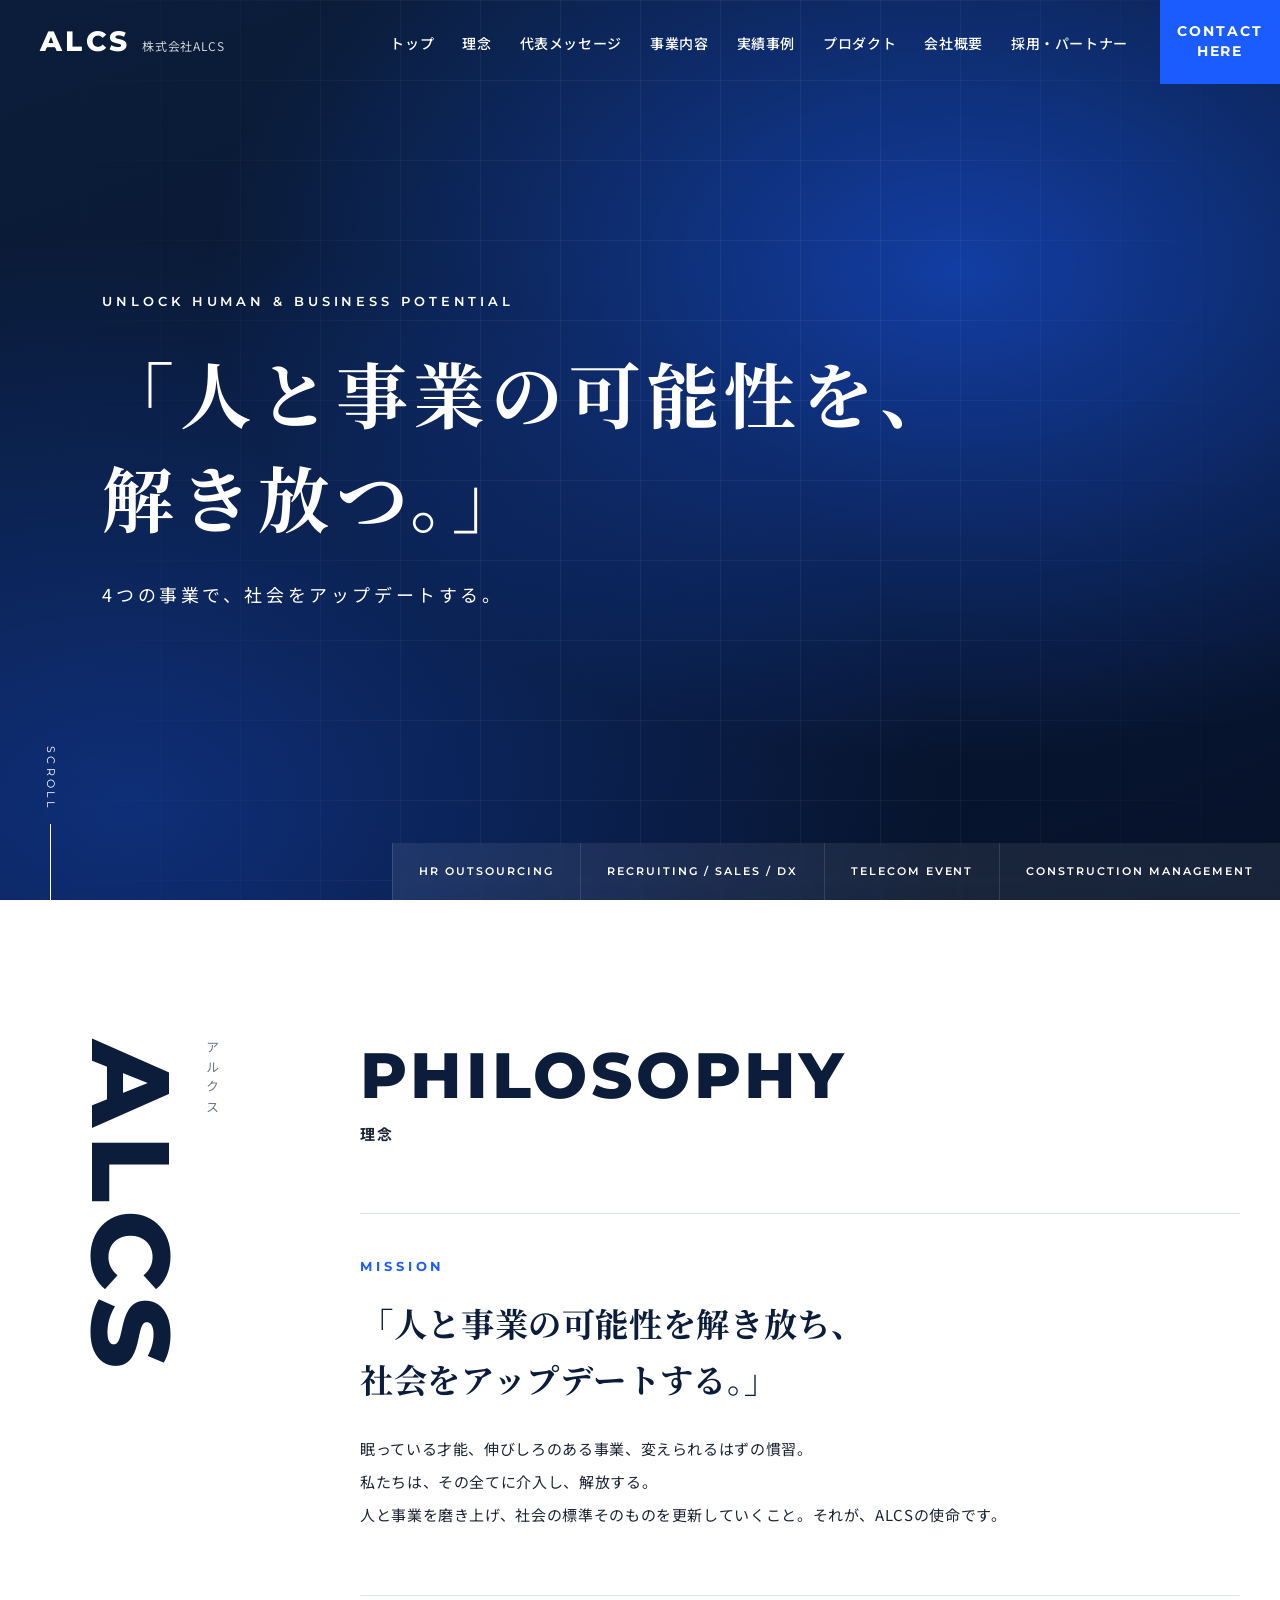
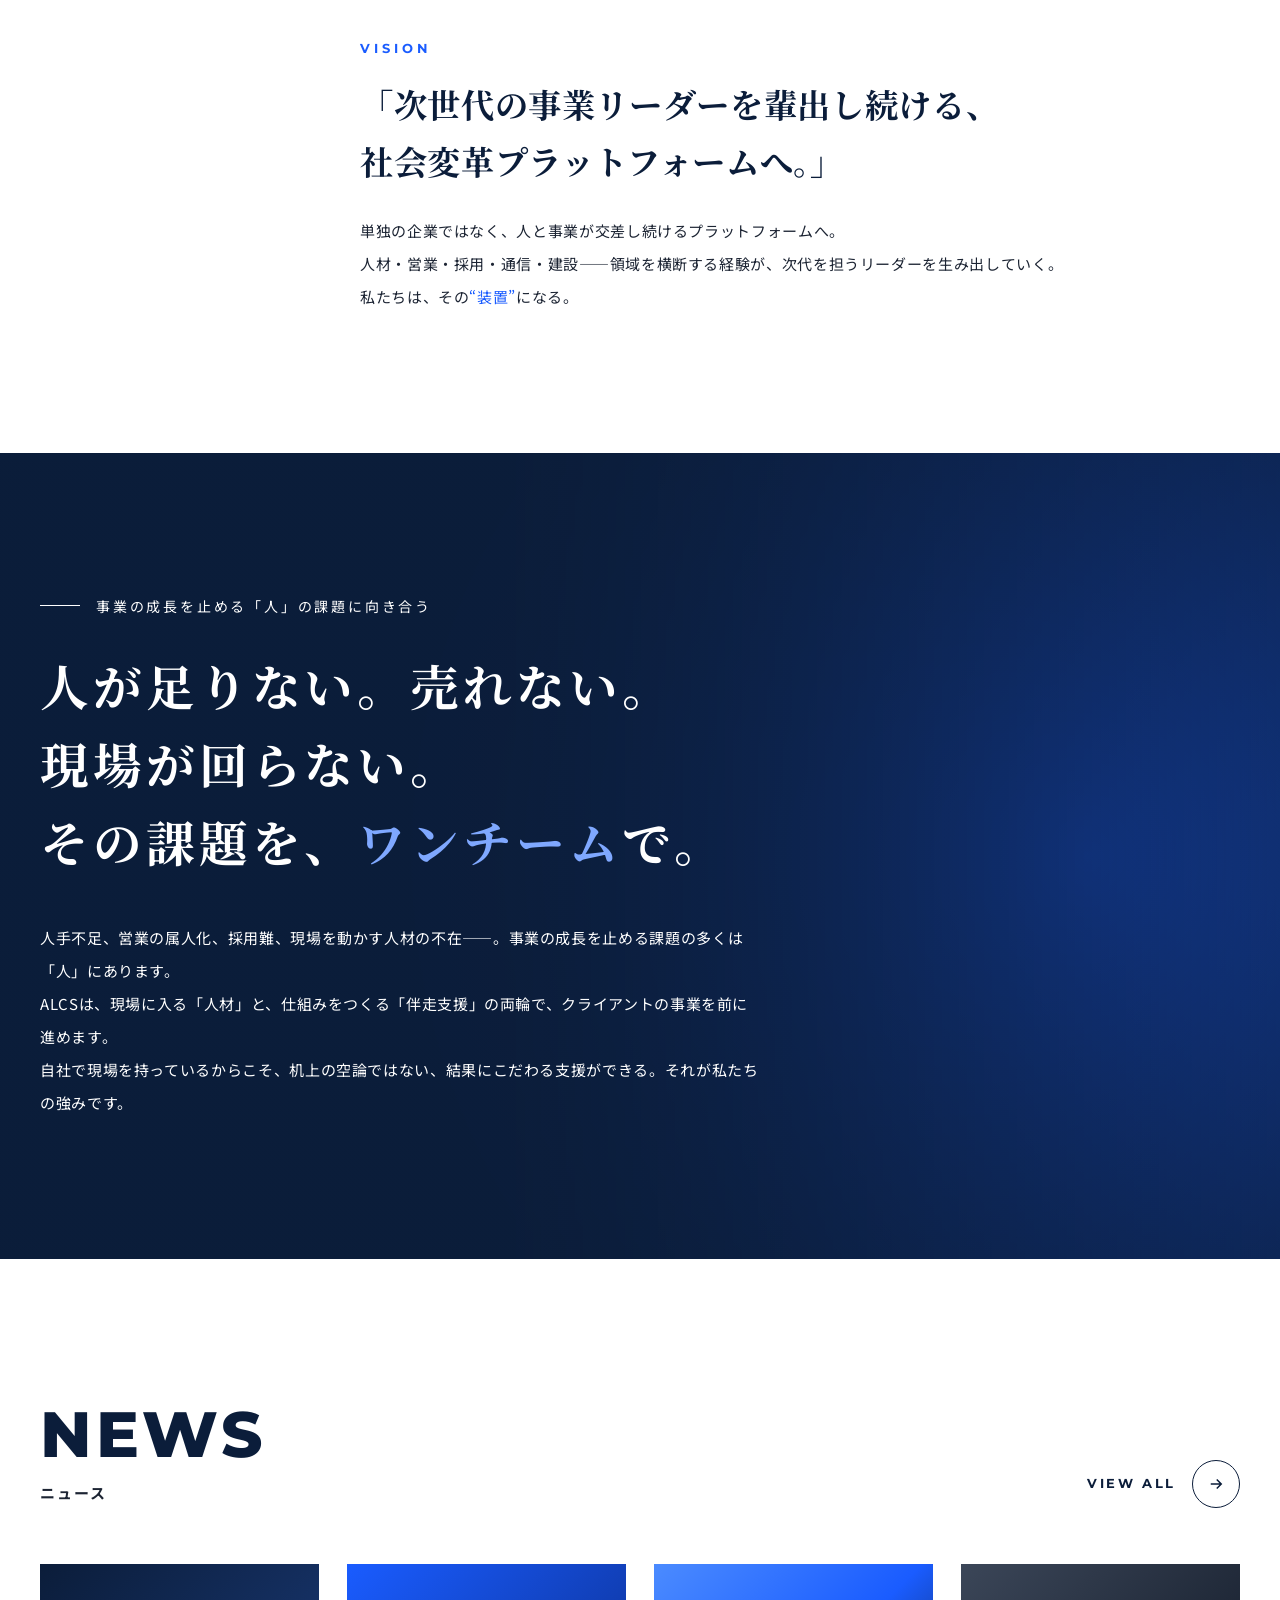
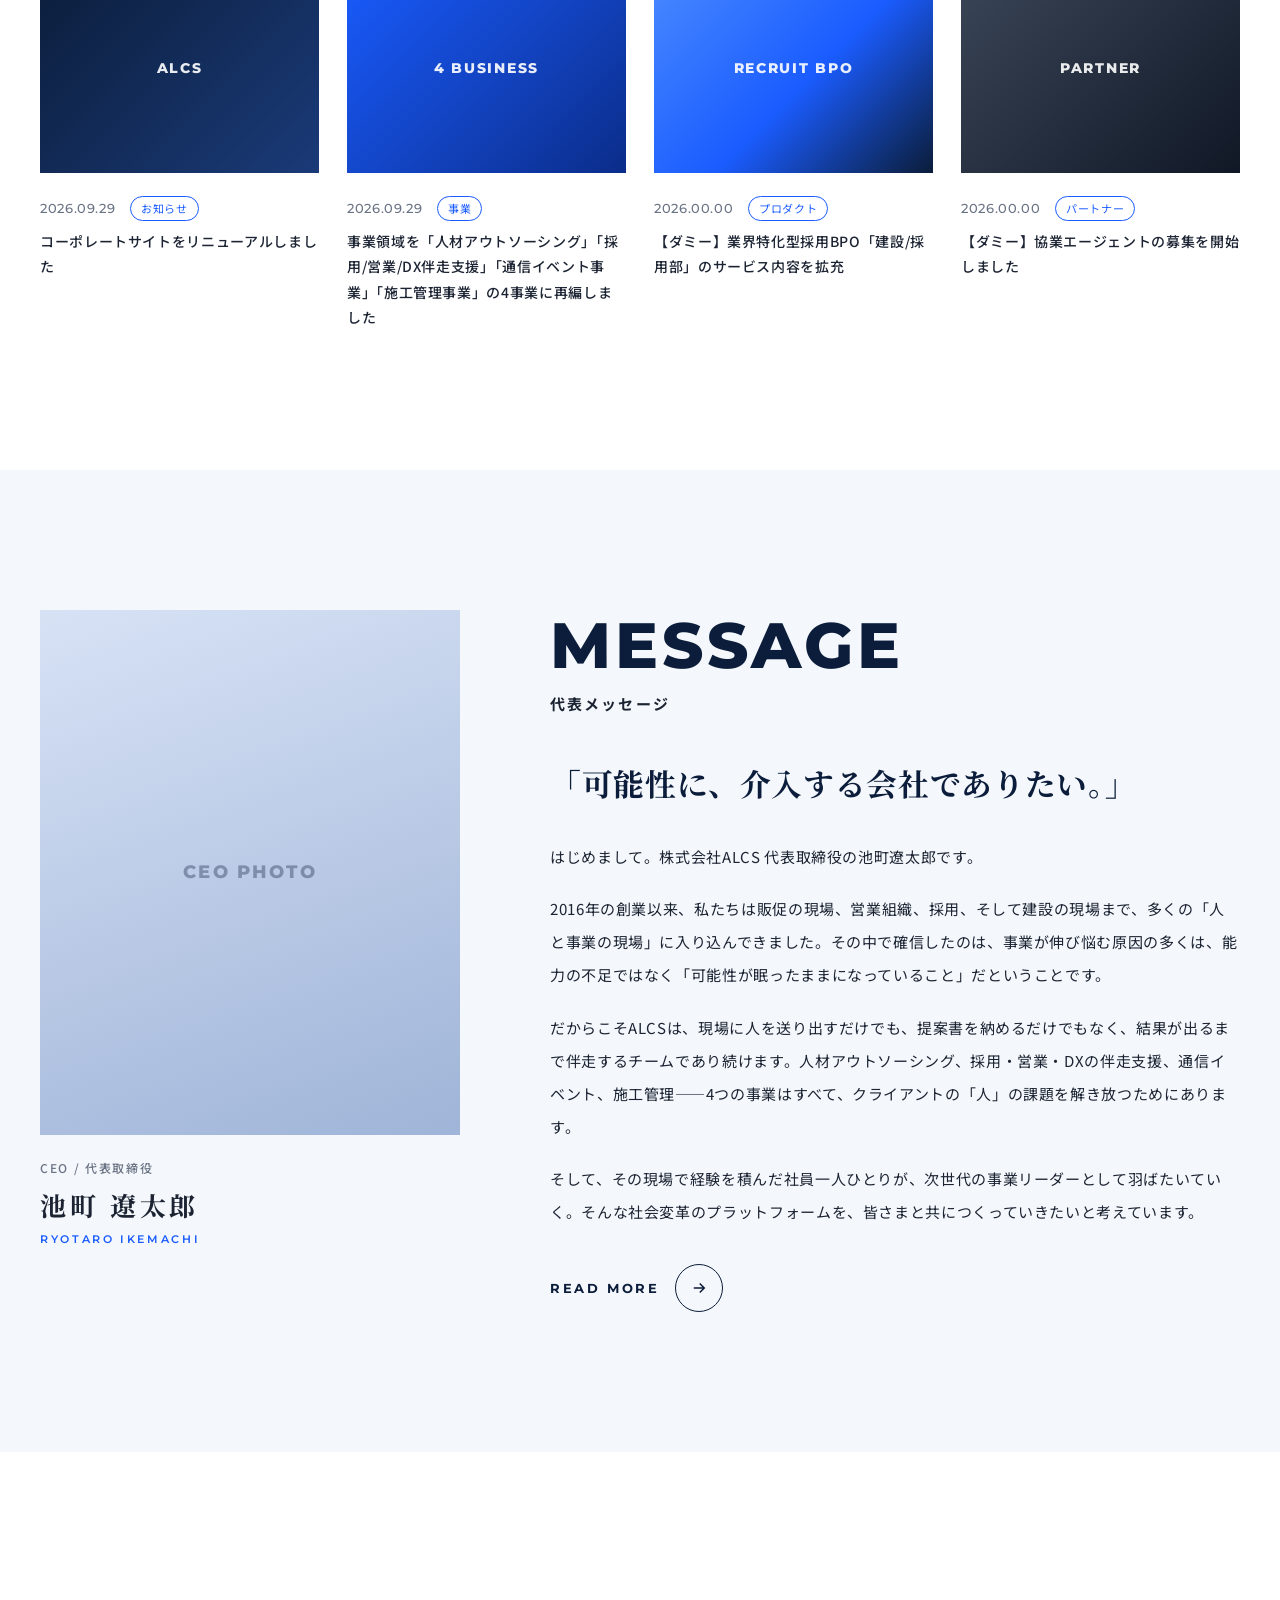
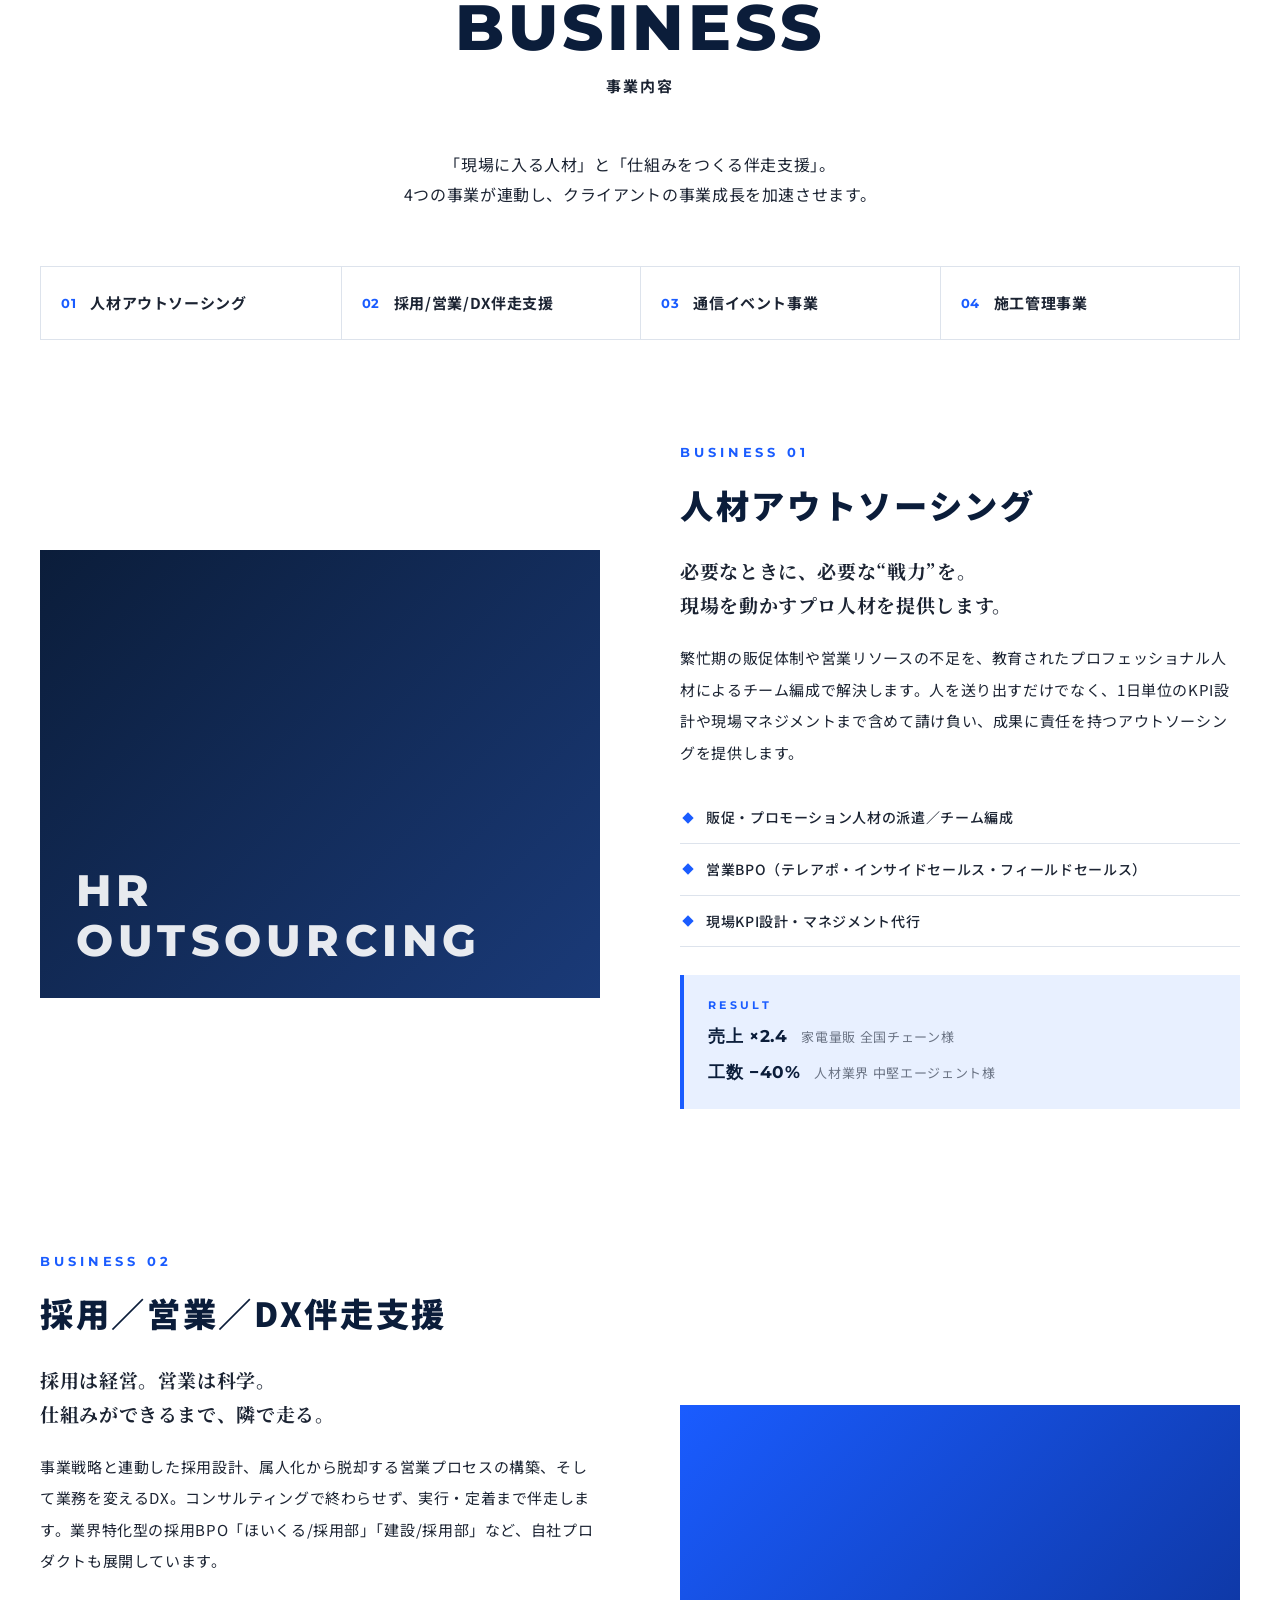
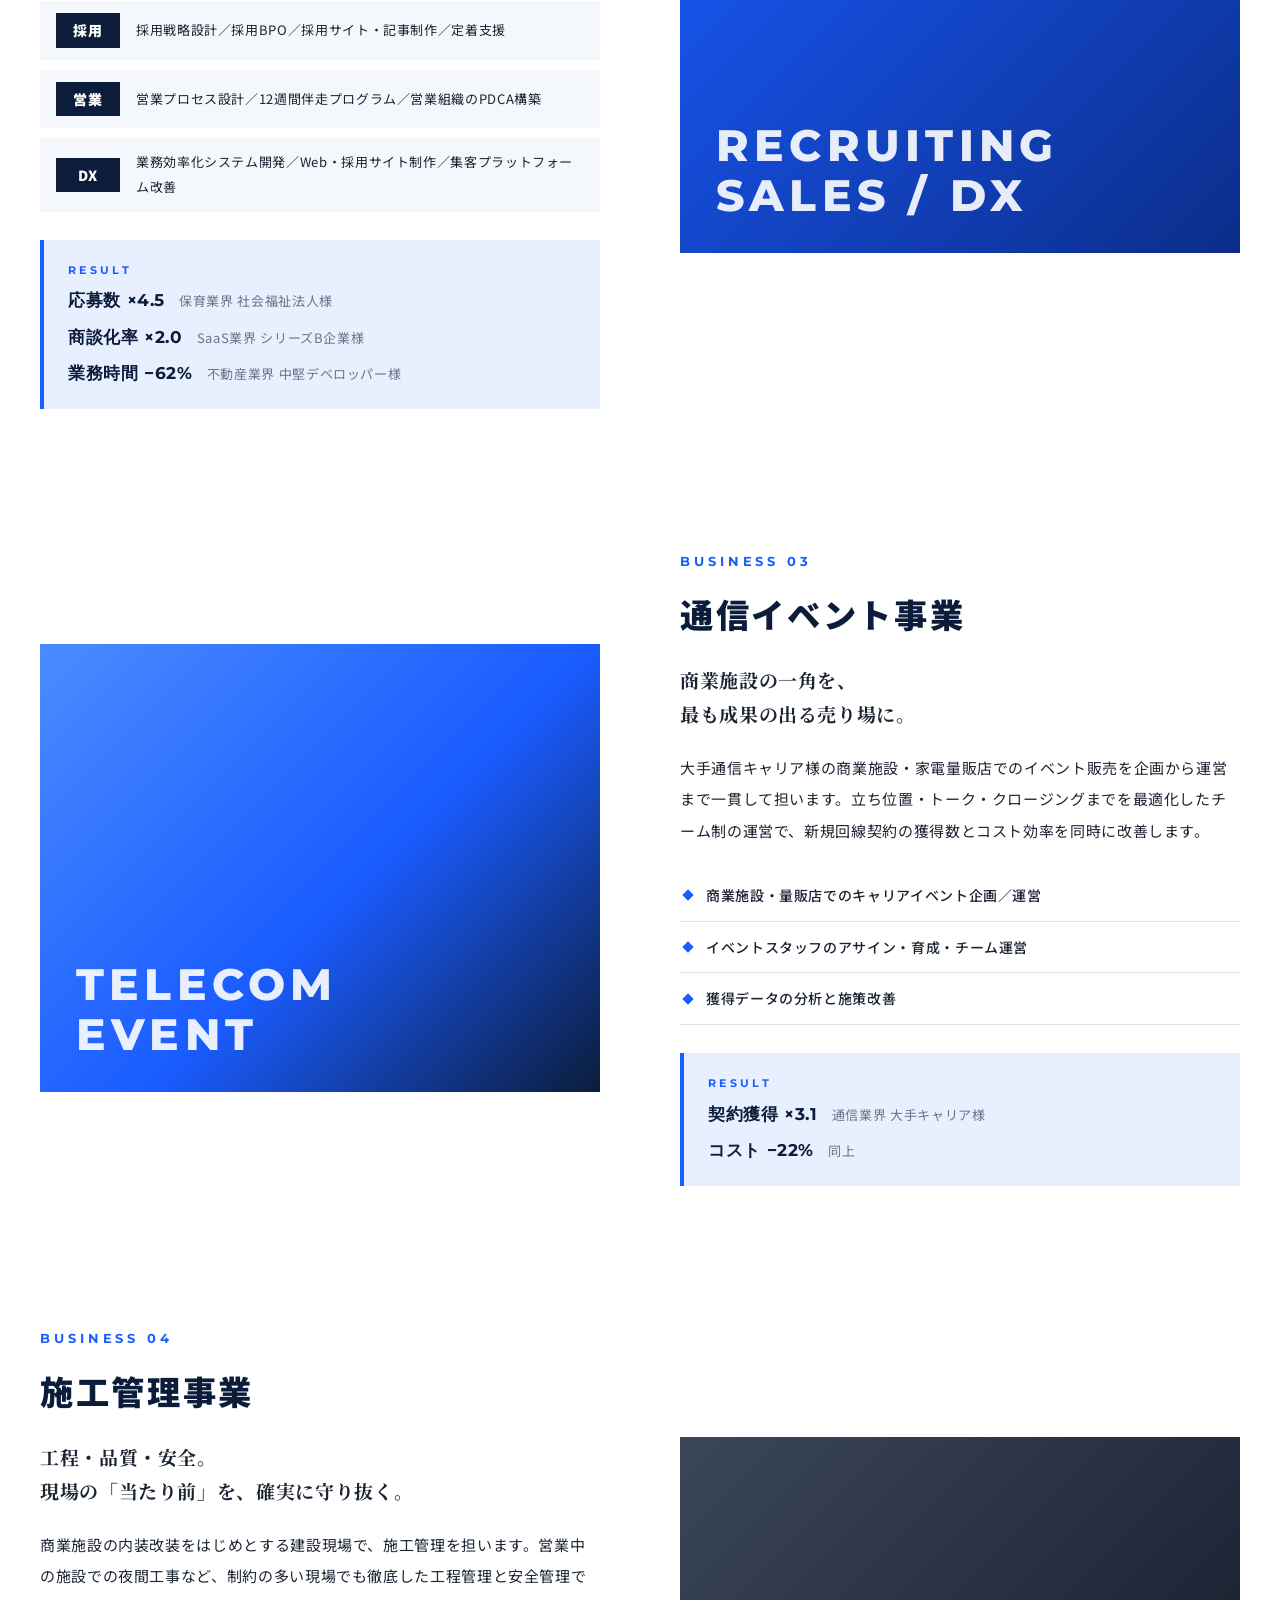
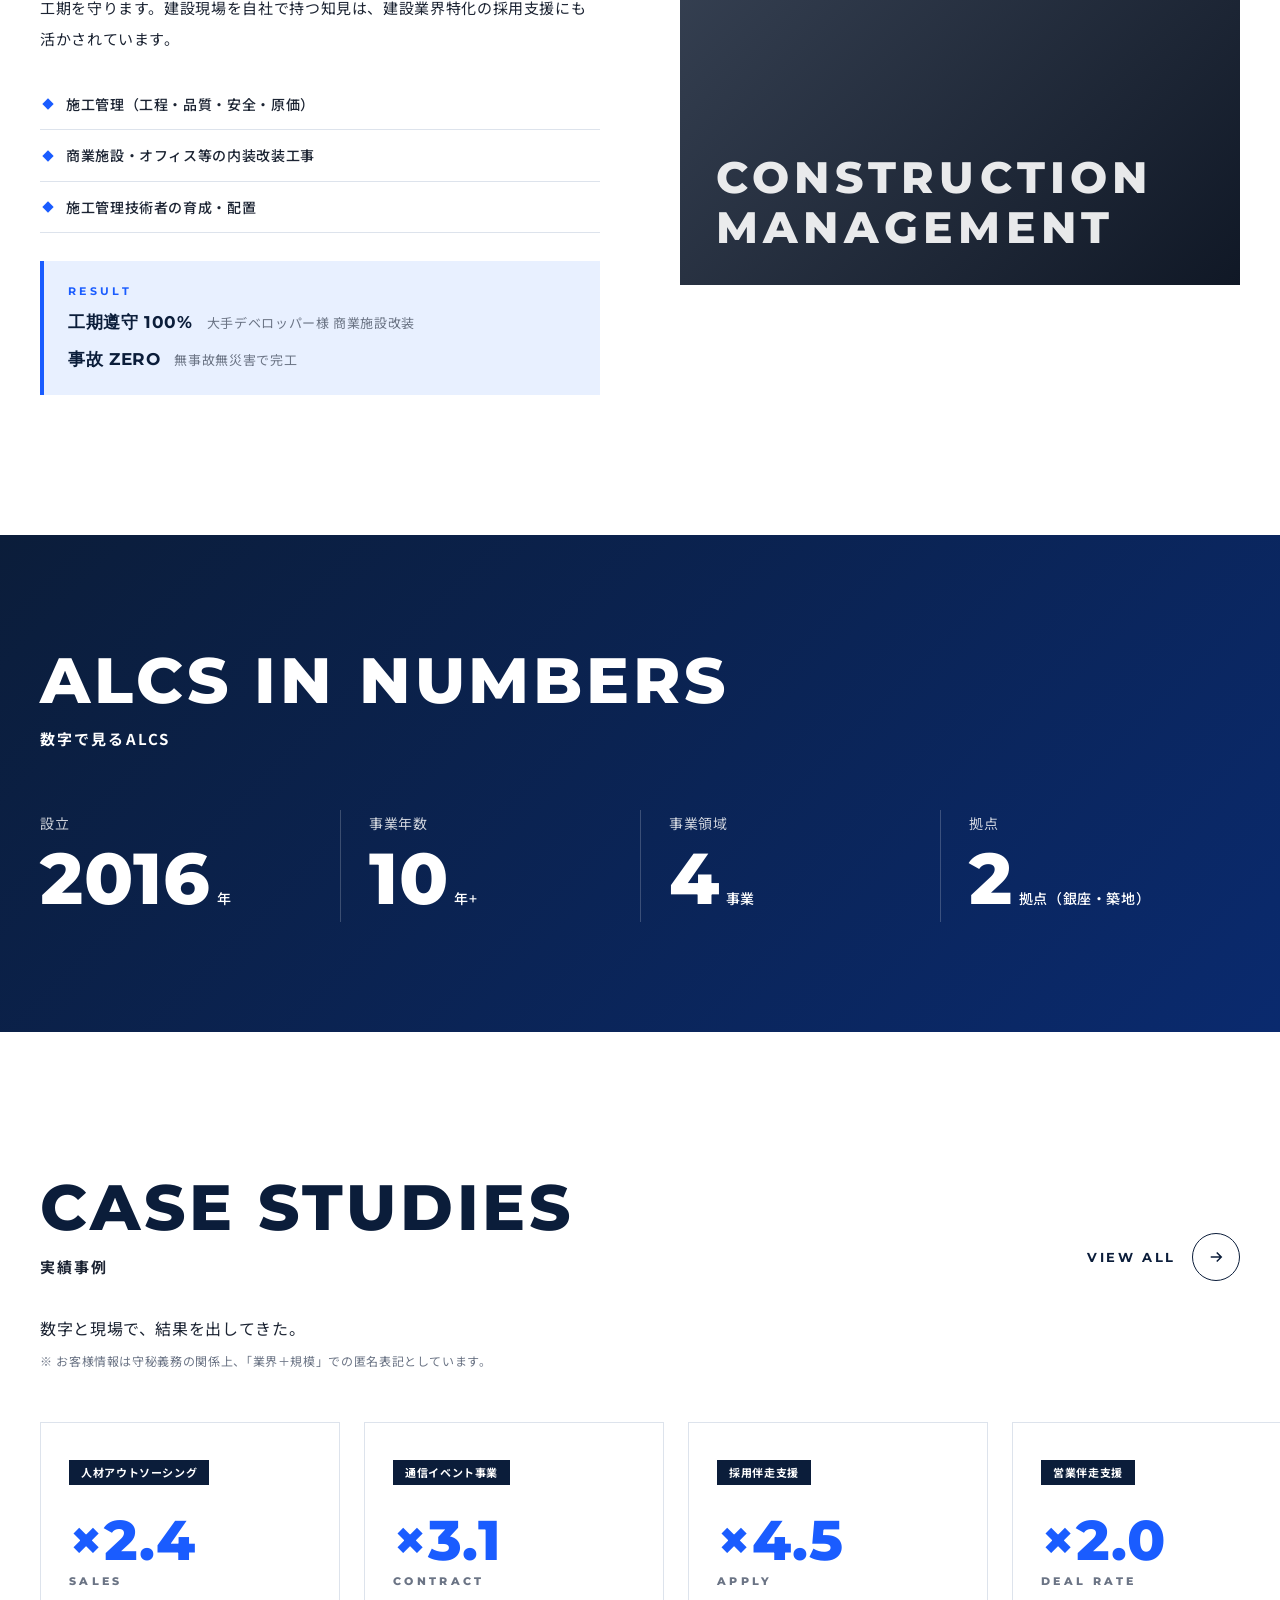
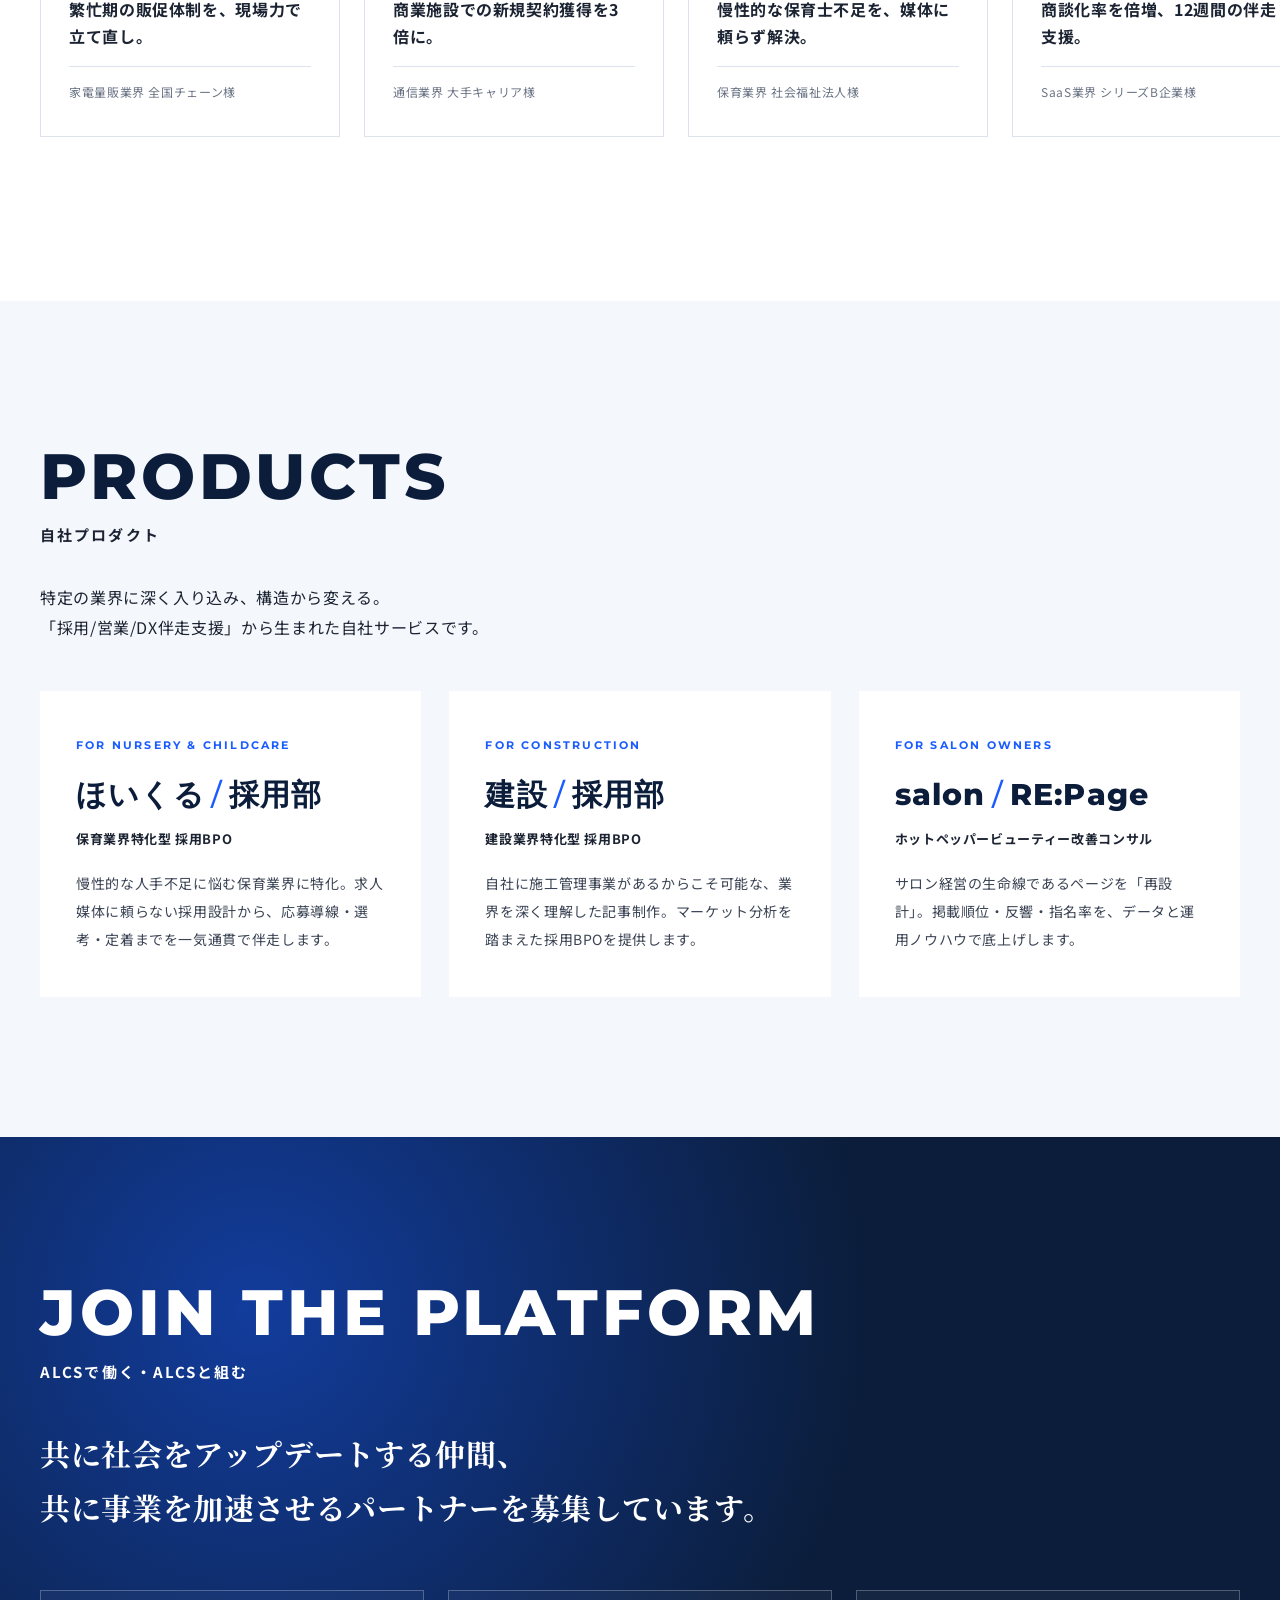
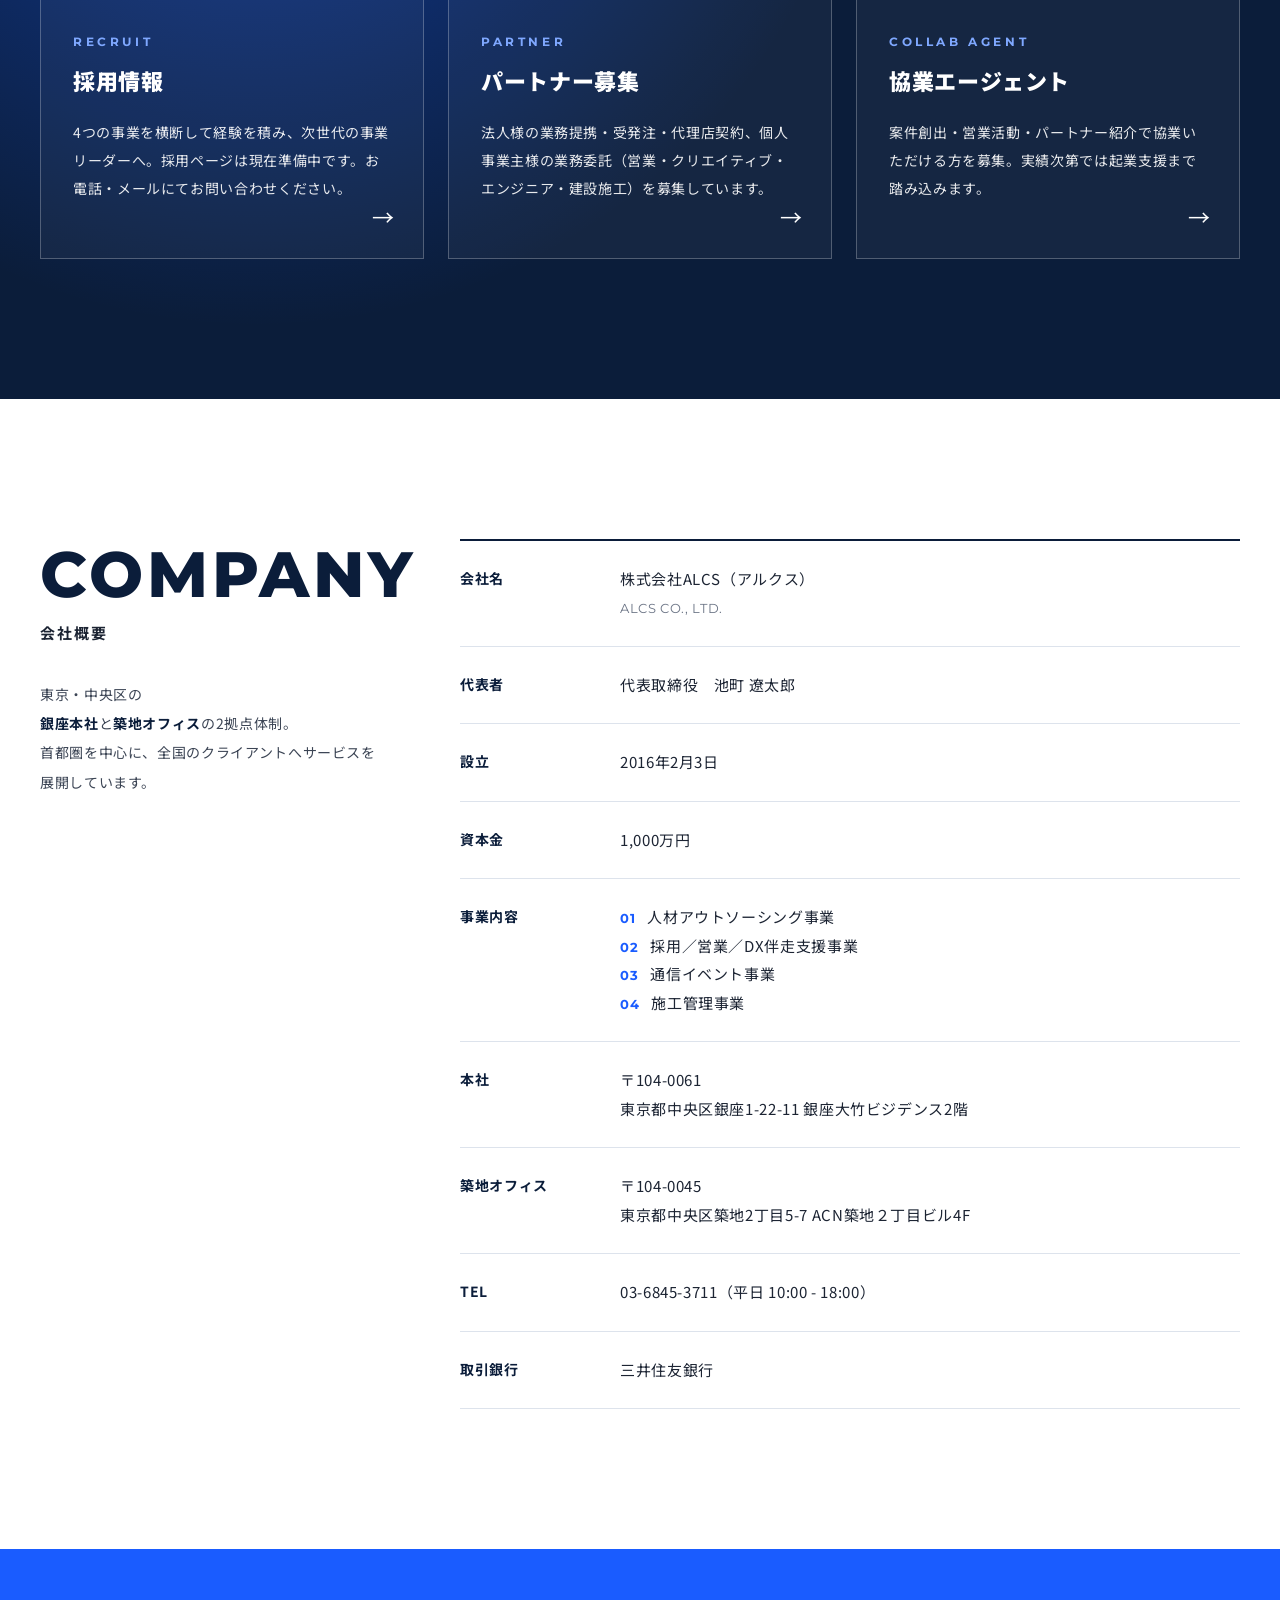
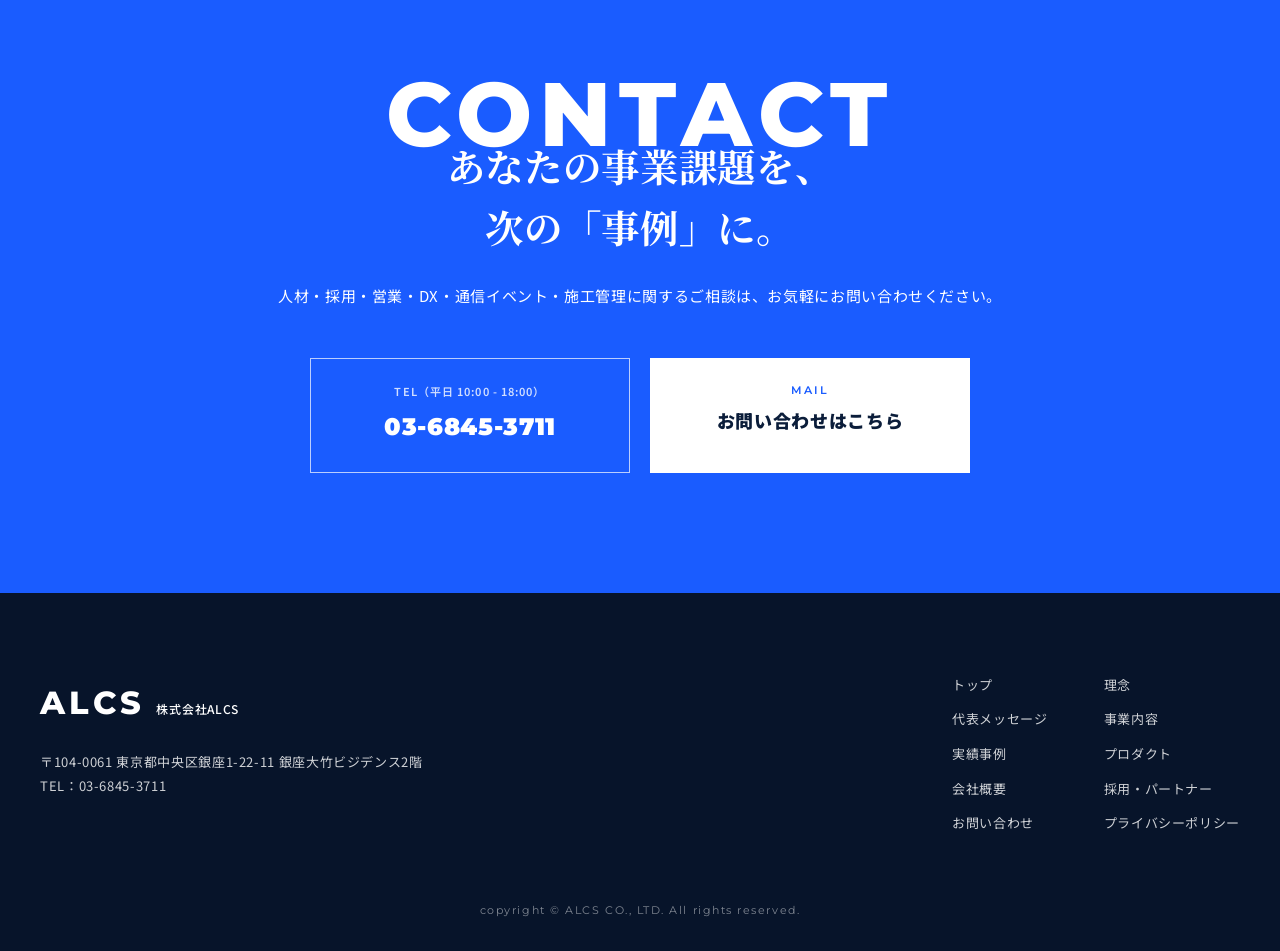
==== index.html @ 516a148c "ALCSコーポレートサイト 確認用プレビュー Co-Authored-By: Claude Opus 5.5 <noreply@anthropic.com>" ====
<!DOCTYPE html>
<html lang="ja">
<head>
<meta charset="UTF-8">
<meta name="viewport" content="width=device-width, initial-scale=1">
<meta name="robots" content="noindex, nofollow">
<title>株式会社ALCS（アルクス）｜人と事業の可能性を、解き放つ。</title>
<meta name="description" content="株式会社ALCSは、人材アウトソーシング・採用/営業/DX伴走支援・通信イベント事業・施工管理事業の4つの事業で、人と事業の可能性を解き放ち、社会をアップデートします。">
<link rel="preconnect" href="https://fonts.googleapis.com">
<link rel="preconnect" href="https://fonts.gstatic.com" crossorigin>
<link href="https://fonts.googleapis.com/css2?family=Noto+Sans+JP:wght@400;500;700;900&family=Noto+Serif+JP:wght@500;700&family=Montserrat:wght@500;600;700;800&display=swap" rel="stylesheet">
<link rel="stylesheet" href="css/style.css">
</head>
<body>

<!-- ================= HEADER ================= -->
<header class="header" id="header">
  <a href="#top" class="header__logo">
    <span class="logo-mark">ALCS</span>
    <span class="logo-sub">株式会社ALCS</span>
  </a>
  <nav class="gnav" id="gnav">
    <ul>
      <li><a href="#top">トップ</a></li>
      <li><a href="#philosophy">理念</a></li>
      <li><a href="#message">代表メッセージ</a></li>
      <li><a href="#business">事業内容</a></li>
      <li><a href="#cases">実績事例</a></li>
      <li><a href="#products">プロダクト</a></li>
      <li><a href="#company">会社概要</a></li>
      <li><a href="#join">採用・パートナー</a></li>
    </ul>
  </nav>
  <a href="#contact" class="header__cta">
    <span>CONTACT</span><span>HERE</span>
  </a>
  <button class="hamburger" id="hamburger" aria-label="メニューを開く"><span></span><span></span><span></span></button>
</header>

<!-- ================= HERO ================= -->
<section class="hero" id="top">
  <div class="hero__bg" style="--img:url('images/hero.jpg')"></div>
  <div class="hero__grid" aria-hidden="true"></div>
  <div class="hero__inner">
    <p class="hero__en">UNLOCK HUMAN &amp; BUSINESS POTENTIAL</p>
    <h1 class="hero__copy">「人と事業の可能性を、<br>解き放つ。」</h1>
    <p class="hero__lead">4つの事業で、社会をアップデートする。</p>
  </div>
  <div class="hero__domains" aria-hidden="true">
    <span>HR OUTSOURCING</span><span>RECRUITING / SALES / DX</span><span>TELECOM EVENT</span><span>CONSTRUCTION MANAGEMENT</span>
  </div>
  <a href="#philosophy" class="hero__scroll">SCROLL</a>
</section>

<!-- ================= PHILOSOPHY ================= -->
<section class="philosophy" id="philosophy">
  <div class="container philosophy__wrap">
    <div class="philosophy__logo fade">
      <span class="v-logo">ALCS</span>
      <span class="v-sub">アルクス</span>
    </div>
    <div class="philosophy__body">
      <h2 class="sec-title fade"><span class="sec-title__en">PHILOSOPHY</span>理念</h2>
      <div class="mv fade">
        <p class="mv__label">MISSION</p>
        <p class="mv__copy">「人と事業の可能性を解き放ち、<br>社会をアップデートする。」</p>
        <p class="mv__text">眠っている才能、伸びしろのある事業、変えられるはずの慣習。<br>
        私たちは、その全てに介入し、解放する。<br>
        人と事業を磨き上げ、社会の標準そのものを更新していくこと。それが、ALCSの使命です。</p>
      </div>
      <div class="mv fade">
        <p class="mv__label">VISION</p>
        <p class="mv__copy">「次世代の事業リーダーを輩出し続ける、<br>社会変革プラットフォームへ。」</p>
        <p class="mv__text">単独の企業ではなく、人と事業が交差し続けるプラットフォームへ。<br>
        人材・営業・採用・通信・建設——領域を横断する経験が、次代を担うリーダーを生み出していく。<br>
        私たちは、その<span class="em">“装置”</span>になる。</p>
      </div>
    </div>
  </div>
</section>

<!-- ================= ISSUE (like 3K section) ================= -->
<section class="issue">
  <div class="issue__bg" style="--img:url('images/issue.jpg')"></div>
  <div class="container issue__inner">
    <p class="issue__label fade">事業の成長を止める「人」の課題に向き合う</p>
    <h2 class="issue__title fade">人が足りない。売れない。<br>現場が回らない。<br>その課題を、<span class="em">ワンチーム</span>で。</h2>
    <p class="issue__text fade">人手不足、営業の属人化、採用難、現場を動かす人材の不在——。事業の成長を止める課題の多くは「人」にあります。<br>
    ALCSは、現場に入る「人材」と、仕組みをつくる「伴走支援」の両輪で、クライアントの事業を前に進めます。<br>
    自社で現場を持っているからこそ、机上の空論ではない、結果にこだわる支援ができる。それが私たちの強みです。</p>
  </div>
</section>

<!-- ================= NEWS ================= -->
<section class="news" id="news">
  <div class="container">
    <div class="sec-head">
      <h2 class="sec-title fade"><span class="sec-title__en">NEWS</span>ニュース</h2>
      <a href="#" class="btn-more">VIEW ALL</a>
    </div>
    <ul class="news__list">
      <li class="news-card fade">
        <a href="#">
          <div class="news-card__img ph ph--navy"><span>ALCS</span></div>
          <time>2026.09.29</time>
          <p class="news-card__cat">お知らせ</p>
          <p class="news-card__title">コーポレートサイトをリニューアルしました</p>
        </a>
      </li>
      <li class="news-card fade">
        <a href="#">
          <div class="news-card__img ph ph--blue"><span>4 BUSINESS</span></div>
          <time>2026.09.29</time>
          <p class="news-card__cat">事業</p>
          <p class="news-card__title">事業領域を「人材アウトソーシング」「採用/営業/DX伴走支援」「通信イベント事業」「施工管理事業」の4事業に再編しました</p>
        </a>
      </li>
      <li class="news-card fade">
        <a href="#">
          <div class="news-card__img ph ph--sky"><span>RECRUIT BPO</span></div>
          <time>2026.00.00</time>
          <p class="news-card__cat">プロダクト</p>
          <p class="news-card__title">【ダミー】業界特化型採用BPO「建設/採用部」のサービス内容を拡充</p>
        </a>
      </li>
      <li class="news-card fade">
        <a href="#">
          <div class="news-card__img ph ph--gray"><span>PARTNER</span></div>
          <time>2026.00.00</time>
          <p class="news-card__cat">パートナー</p>
          <p class="news-card__title">【ダミー】協業エージェントの募集を開始しました</p>
        </a>
      </li>
    </ul>
  </div>
</section>

<!-- ================= CEO MESSAGE ================= -->
<section class="message" id="message">
  <div class="container message__wrap">
    <div class="message__photo fade">
      <div class="ph ph--portrait" style="--img:url('images/ceo.jpg')"><span>CEO PHOTO</span></div>
      <p class="message__name"><span>CEO / 代表取締役</span>池町 遼太郎<small>RYOTARO IKEMACHI</small></p>
    </div>
    <div class="message__body">
      <h2 class="sec-title fade"><span class="sec-title__en">MESSAGE</span>代表メッセージ</h2>
      <p class="message__lead fade">「可能性に、介入する会社でありたい。」</p>
      <div class="message__text fade">
        <p>はじめまして。株式会社ALCS 代表取締役の池町遼太郎です。</p>
        <p>2016年の創業以来、私たちは販促の現場、営業組織、採用、そして建設の現場まで、多くの「人と事業の現場」に入り込んできました。その中で確信したのは、事業が伸び悩む原因の多くは、能力の不足ではなく「可能性が眠ったままになっていること」だということです。</p>
        <p>だからこそALCSは、現場に人を送り出すだけでも、提案書を納めるだけでもなく、結果が出るまで伴走するチームであり続けます。人材アウトソーシング、採用・営業・DXの伴走支援、通信イベント、施工管理——4つの事業はすべて、クライアントの「人」の課題を解き放つためにあります。</p>
        <p>そして、その現場で経験を積んだ社員一人ひとりが、次世代の事業リーダーとして羽ばたいていく。そんな社会変革のプラットフォームを、皆さまと共につくっていきたいと考えています。</p>
      </div>
      <a href="#" class="btn-more fade">READ MORE</a>
    </div>
  </div>
</section>

<!-- ================= BUSINESS ================= -->
<section class="business" id="business">
  <div class="container">
    <div class="sec-head sec-head--center">
      <h2 class="sec-title fade"><span class="sec-title__en">BUSINESS</span>事業内容</h2>
      <p class="sec-lead fade">「現場に入る人材」と「仕組みをつくる伴走支援」。<br>4つの事業が連動し、クライアントの事業成長を加速させます。</p>
    </div>

    <nav class="biz-index fade">
      <a href="#biz01"><span>01</span>人材アウトソーシング</a>
      <a href="#biz02"><span>02</span>採用/営業/DX伴走支援</a>
      <a href="#biz03"><span>03</span>通信イベント事業</a>
      <a href="#biz04"><span>04</span>施工管理事業</a>
    </nav>

    <!-- 01 -->
    <article class="biz" id="biz01">
      <div class="biz__img fade">
        <div class="ph ph--navy" style="--img:url('images/biz01.jpg')"><span class="biz__word">HR<br>OUTSOURCING</span></div>
      </div>
      <div class="biz__body fade">
        <p class="biz__num">BUSINESS 01</p>
        <h3 class="biz__title">人材アウトソーシング</h3>
        <p class="biz__catch">必要なときに、必要な“戦力”を。<br>現場を動かすプロ人材を提供します。</p>
        <p class="biz__text">繁忙期の販促体制や営業リソースの不足を、教育されたプロフェッショナル人材によるチーム編成で解決します。人を送り出すだけでなく、1日単位のKPI設計や現場マネジメントまで含めて請け負い、成果に責任を持つアウトソーシングを提供します。</p>
        <ul class="biz__list">
          <li>販促・プロモーション人材の派遣／チーム編成</li>
          <li>営業BPO（テレアポ・インサイドセールス・フィールドセールス）</li>
          <li>現場KPI設計・マネジメント代行</li>
        </ul>
        <div class="biz__result">
          <p class="biz__result-label">RESULT</p>
          <p><strong>売上 ×2.4</strong>家電量販 全国チェーン様</p>
          <p><strong>工数 −40%</strong>人材業界 中堅エージェント様</p>
        </div>
      </div>
    </article>

    <!-- 02 -->
    <article class="biz biz--rev" id="biz02">
      <div class="biz__img fade">
        <div class="ph ph--blue" style="--img:url('images/biz02.jpg')"><span class="biz__word">RECRUITING<br>SALES / DX</span></div>
      </div>
      <div class="biz__body fade">
        <p class="biz__num">BUSINESS 02</p>
        <h3 class="biz__title">採用／営業／DX伴走支援</h3>
        <p class="biz__catch">採用は経営。営業は科学。<br>仕組みができるまで、隣で走る。</p>
        <p class="biz__text">事業戦略と連動した採用設計、属人化から脱却する営業プロセスの構築、そして業務を変えるDX。コンサルティングで終わらせず、実行・定着まで伴走します。業界特化型の採用BPO「ほいくる/採用部」「建設/採用部」など、自社プロダクトも展開しています。</p>
        <div class="biz__tags">
          <div><p class="tag-title">採用</p><p>採用戦略設計／採用BPO／採用サイト・記事制作／定着支援</p></div>
          <div><p class="tag-title">営業</p><p>営業プロセス設計／12週間伴走プログラム／営業組織のPDCA構築</p></div>
          <div><p class="tag-title">DX</p><p>業務効率化システム開発／Web・採用サイト制作／集客プラットフォーム改善</p></div>
        </div>
        <div class="biz__result">
          <p class="biz__result-label">RESULT</p>
          <p><strong>応募数 ×4.5</strong>保育業界 社会福祉法人様</p>
          <p><strong>商談化率 ×2.0</strong>SaaS業界 シリーズB企業様</p>
          <p><strong>業務時間 −62%</strong>不動産業界 中堅デベロッパー様</p>
        </div>
      </div>
    </article>

    <!-- 03 -->
    <article class="biz" id="biz03">
      <div class="biz__img fade">
        <div class="ph ph--sky" style="--img:url('images/biz03.jpg')"><span class="biz__word">TELECOM<br>EVENT</span></div>
      </div>
      <div class="biz__body fade">
        <p class="biz__num">BUSINESS 03</p>
        <h3 class="biz__title">通信イベント事業</h3>
        <p class="biz__catch">商業施設の一角を、<br>最も成果の出る売り場に。</p>
        <p class="biz__text">大手通信キャリア様の商業施設・家電量販店でのイベント販売を企画から運営まで一貫して担います。立ち位置・トーク・クロージングまでを最適化したチーム制の運営で、新規回線契約の獲得数とコスト効率を同時に改善します。</p>
        <ul class="biz__list">
          <li>商業施設・量販店でのキャリアイベント企画／運営</li>
          <li>イベントスタッフのアサイン・育成・チーム運営</li>
          <li>獲得データの分析と施策改善</li>
        </ul>
        <div class="biz__result">
          <p class="biz__result-label">RESULT</p>
          <p><strong>契約獲得 ×3.1</strong>通信業界 大手キャリア様</p>
          <p><strong>コスト −22%</strong>同上</p>
        </div>
      </div>
    </article>

    <!-- 04 -->
    <article class="biz biz--rev" id="biz04">
      <div class="biz__img fade">
        <div class="ph ph--gray" style="--img:url('images/biz04.jpg')"><span class="biz__word">CONSTRUCTION<br>MANAGEMENT</span></div>
      </div>
      <div class="biz__body fade">
        <p class="biz__num">BUSINESS 04</p>
        <h3 class="biz__title">施工管理事業</h3>
        <p class="biz__catch">工程・品質・安全。<br>現場の「当たり前」を、確実に守り抜く。</p>
        <p class="biz__text">商業施設の内装改装をはじめとする建設現場で、施工管理を担います。営業中の施設での夜間工事など、制約の多い現場でも徹底した工程管理と安全管理で工期を守ります。建設現場を自社で持つ知見は、建設業界特化の採用支援にも活かされています。</p>
        <ul class="biz__list">
          <li>施工管理（工程・品質・安全・原価）</li>
          <li>商業施設・オフィス等の内装改装工事</li>
          <li>施工管理技術者の育成・配置</li>
        </ul>
        <div class="biz__result">
          <p class="biz__result-label">RESULT</p>
          <p><strong>工期遵守 100%</strong>大手デベロッパー様 商業施設改装</p>
          <p><strong>事故 ZERO</strong>無事故無災害で完工</p>
        </div>
      </div>
    </article>
  </div>
</section>

<!-- ================= NUMBERS ================= -->
<section class="numbers">
  <div class="container">
    <h2 class="sec-title sec-title--white fade"><span class="sec-title__en">ALCS IN NUMBERS</span>数字で見るALCS</h2>
    <ul class="numbers__list">
      <li class="fade"><p class="numbers__label">設立</p><p class="numbers__val"><span class="count" data-to="2016">2016</span><small>年</small></p></li>
      <li class="fade"><p class="numbers__label">事業年数</p><p class="numbers__val"><span class="count" data-to="10">10</span><small>年+</small></p></li>
      <li class="fade"><p class="numbers__label">事業領域</p><p class="numbers__val"><span class="count" data-to="4">4</span><small>事業</small></p></li>
      <li class="fade"><p class="numbers__label">拠点</p><p class="numbers__val"><span class="count" data-to="2">2</span><small>拠点（銀座・築地）</small></p></li>
    </ul>
  </div>
</section>

<!-- ================= CASES (like interviews) ================= -->
<section class="cases" id="cases">
  <div class="container">
    <div class="sec-head">
      <h2 class="sec-title fade"><span class="sec-title__en">CASE STUDIES</span>実績事例</h2>
      <a href="#" class="btn-more">VIEW ALL</a>
    </div>
    <p class="sec-lead sec-lead--left fade">数字と現場で、結果を出してきた。<br><small>※ お客様情報は守秘義務の関係上、「業界＋規模」での匿名表記としています。</small></p>
  </div>
  <div class="cases__scroller">
    <ul class="cases__list">
      <li class="case-card fade">
        <p class="case-card__biz">人材アウトソーシング</p>
        <p class="case-card__num">×2.4<small>SALES</small></p>
        <p class="case-card__title">繁忙期の販促体制を、現場力で立て直し。</p>
        <p class="case-card__client">家電量販業界 全国チェーン様</p>
      </li>
      <li class="case-card fade">
        <p class="case-card__biz">通信イベント事業</p>
        <p class="case-card__num">×3.1<small>CONTRACT</small></p>
        <p class="case-card__title">商業施設での新規契約獲得を3倍に。</p>
        <p class="case-card__client">通信業界 大手キャリア様</p>
      </li>
      <li class="case-card fade">
        <p class="case-card__biz">採用伴走支援</p>
        <p class="case-card__num">×4.5<small>APPLY</small></p>
        <p class="case-card__title">慢性的な保育士不足を、媒体に頼らず解決。</p>
        <p class="case-card__client">保育業界 社会福祉法人様</p>
      </li>
      <li class="case-card fade">
        <p class="case-card__biz">営業伴走支援</p>
        <p class="case-card__num">×2.0<small>DEAL RATE</small></p>
        <p class="case-card__title">商談化率を倍増、12週間の伴走支援。</p>
        <p class="case-card__client">SaaS業界 シリーズB企業様</p>
      </li>
      <li class="case-card fade">
        <p class="case-card__biz">施工管理事業</p>
        <p class="case-card__num">100%<small>DELIVERY</small></p>
        <p class="case-card__title">商業施設改装、工期厳守の現場運営。</p>
        <p class="case-card__client">商業施設運営 大手デベロッパー様</p>
      </li>
      <li class="case-card fade">
        <p class="case-card__biz">DX伴走支援</p>
        <p class="case-card__num">−62%<small>TIME</small></p>
        <p class="case-card__title">業務効率化システムで、業務時間を6割削減。</p>
        <p class="case-card__client">不動産業界 中堅デベロッパー様</p>
      </li>
    </ul>
  </div>
</section>

<!-- ================= PRODUCTS ================= -->
<section class="products" id="products">
  <div class="container">
    <div class="sec-head">
      <h2 class="sec-title fade"><span class="sec-title__en">PRODUCTS</span>自社プロダクト</h2>
    </div>
    <p class="sec-lead sec-lead--left fade">特定の業界に深く入り込み、構造から変える。<br>「採用/営業/DX伴走支援」から生まれた自社サービスです。</p>
    <ul class="products__list">
      <li class="product fade">
        <p class="product__for">FOR NURSERY &amp; CHILDCARE</p>
        <p class="product__name">ほいくる<span>/</span>採用部</p>
        <p class="product__type">保育業界特化型 採用BPO</p>
        <p class="product__text">慢性的な人手不足に悩む保育業界に特化。求人媒体に頼らない採用設計から、応募導線・選考・定着までを一気通貫で伴走します。</p>
      </li>
      <li class="product fade">
        <p class="product__for">FOR CONSTRUCTION</p>
        <p class="product__name">建設<span>/</span>採用部</p>
        <p class="product__type">建設業界特化型 採用BPO</p>
        <p class="product__text">自社に施工管理事業があるからこそ可能な、業界を深く理解した記事制作。マーケット分析を踏まえた採用BPOを提供します。</p>
      </li>
      <li class="product fade">
        <p class="product__for">FOR SALON OWNERS</p>
        <p class="product__name">salon<span>/</span>RE:Page</p>
        <p class="product__type">ホットペッパービューティー改善コンサル</p>
        <p class="product__text">サロン経営の生命線であるページを「再設計」。掲載順位・反響・指名率を、データと運用ノウハウで底上げします。</p>
      </li>
    </ul>
  </div>
</section>

<!-- ================= JOIN (like "働く") ================= -->
<section class="join" id="join">
  <div class="join__bg" style="--img:url('images/join.jpg')"></div>
  <div class="container join__inner">
    <h2 class="sec-title sec-title--white fade"><span class="sec-title__en">JOIN THE PLATFORM</span>ALCSで働く・ALCSと組む</h2>
    <p class="join__copy fade">共に社会をアップデートする仲間、<br>共に事業を加速させるパートナーを募集しています。</p>
    <div class="join__cards">
      <a href="#contact" class="join-card fade">
        <p class="join-card__en">RECRUIT</p>
        <p class="join-card__title">採用情報</p>
        <p class="join-card__text">4つの事業を横断して経験を積み、次世代の事業リーダーへ。採用ページは現在準備中です。お電話・メールにてお問い合わせください。</p>
        <span class="join-card__arrow">→</span>
      </a>
      <a href="#contact" class="join-card fade">
        <p class="join-card__en">PARTNER</p>
        <p class="join-card__title">パートナー募集</p>
        <p class="join-card__text">法人様の業務提携・受発注・代理店契約、個人事業主様の業務委託（営業・クリエイティブ・エンジニア・建設施工）を募集しています。</p>
        <span class="join-card__arrow">→</span>
      </a>
      <a href="#contact" class="join-card fade">
        <p class="join-card__en">COLLAB AGENT</p>
        <p class="join-card__title">協業エージェント</p>
        <p class="join-card__text">案件創出・営業活動・パートナー紹介で協業いただける方を募集。実績次第では起業支援まで踏み込みます。</p>
        <span class="join-card__arrow">→</span>
      </a>
    </div>
  </div>
</section>

<!-- ================= COMPANY ================= -->
<section class="company" id="company">
  <div class="container company__wrap">
    <div>
      <h2 class="sec-title fade"><span class="sec-title__en">COMPANY</span>会社概要</h2>
      <p class="company__side fade">東京・中央区の<br><strong>銀座本社</strong>と<strong>築地オフィス</strong>の2拠点体制。<br>首都圏を中心に、全国のクライアントへサービスを展開しています。</p>
    </div>
    <dl class="company__table fade">
      <div><dt>会社名</dt><dd>株式会社ALCS（アルクス）<br><small>ALCS CO., LTD.</small></dd></div>
      <div><dt>代表者</dt><dd>代表取締役　池町 遼太郎</dd></div>
      <div><dt>設立</dt><dd>2016年2月3日</dd></div>
      <div><dt>資本金</dt><dd>1,000万円</dd></div>
      <div><dt>事業内容</dt><dd>
        <ol class="company__biz">
          <li>人材アウトソーシング事業</li>
          <li>採用／営業／DX伴走支援事業</li>
          <li>通信イベント事業</li>
          <li>施工管理事業</li>
        </ol>
      </dd></div>
      <div><dt>本社</dt><dd>〒104-0061<br>東京都中央区銀座1-22-11 銀座大竹ビジデンス2階</dd></div>
      <div><dt>築地オフィス</dt><dd>〒104-0045<br>東京都中央区築地2丁目5-7 ACN築地２丁目ビル4F</dd></div>
      <div><dt>TEL</dt><dd>03-6845-3711（平日 10:00 - 18:00）</dd></div>
      <div><dt>取引銀行</dt><dd>三井住友銀行</dd></div>
    </dl>
  </div>
</section>

<!-- ================= CONTACT ================= -->
<section class="contact" id="contact">
  <div class="container contact__inner">
    <p class="contact__en fade">CONTACT</p>
    <h2 class="contact__title fade">あなたの事業課題を、<br>次の「事例」に。</h2>
    <p class="contact__text fade">人材・採用・営業・DX・通信イベント・施工管理に関するご相談は、お気軽にお問い合わせください。</p>
    <div class="contact__btns fade">
      <a href="tel:0368453711" class="contact__btn contact__btn--line"><small>TEL（平日 10:00 - 18:00）</small>03-6845-3711</a>
      <a href="mailto:info@alcs.co.jp" class="contact__btn"><small>MAIL</small>お問い合わせはこちら</a>
    </div>
  </div>
</section>

<!-- ================= FOOTER ================= -->
<footer class="footer">
  <div class="container footer__wrap">
    <div class="footer__info">
      <p class="footer__logo">ALCS<span>株式会社ALCS</span></p>
      <p>〒104-0061 東京都中央区銀座1-22-11 銀座大竹ビジデンス2階<br>TEL：03-6845-3711</p>
    </div>
    <ul class="footer__nav">
      <li><a href="#top">トップ</a></li>
      <li><a href="#philosophy">理念</a></li>
      <li><a href="#message">代表メッセージ</a></li>
      <li><a href="#business">事業内容</a></li>
      <li><a href="#cases">実績事例</a></li>
      <li><a href="#products">プロダクト</a></li>
      <li><a href="#company">会社概要</a></li>
      <li><a href="#join">採用・パートナー</a></li>
      <li><a href="#contact">お問い合わせ</a></li>
      <li><a href="#">プライバシーポリシー</a></li>
    </ul>
  </div>
  <p class="footer__copy">copyright © ALCS CO., LTD. All rights reserved.</p>
</footer>

<script src="js/main.js"></script>
</body>
</html>
---- css/style.css ----
/* =========================================================
   ALCS Corporate Site
   ========================================================= */
:root{
  --navy:#0b1d3a;
  --navy-2:#132b52;
  --blue:#1a5cff;
  --sky:#e8f0ff;
  --text:#1c2433;
  --muted:#6b7485;
  --line:#dde3ec;
  --bg:#ffffff;
  --bg-2:#f4f7fb;
  --en:'Montserrat',sans-serif;
  --serif:'Noto Serif JP',serif;
  --sans:'Noto Sans JP',sans-serif;
  --header-h:84px;
}
*,*::before,*::after{box-sizing:border-box}
html{scroll-behavior:smooth;scroll-padding-top:var(--header-h)}
body{margin:0;font-family:var(--sans);color:var(--text);background:var(--bg);line-height:1.9;letter-spacing:.04em;-webkit-font-smoothing:antialiased;overflow-x:hidden}
img{max-width:100%;display:block}
a{color:inherit;text-decoration:none}
ul,ol{margin:0;padding:0;list-style:none}
p,h1,h2,h3,dl,dd{margin:0}
.container{width:min(1200px,100% - 80px);margin-inline:auto}
.em{color:var(--blue)}

/* ---------- Header ---------- */
.header{position:fixed;inset:0 0 auto 0;height:var(--header-h);display:flex;align-items:center;gap:32px;padding-left:40px;z-index:100;transition:background .3s,box-shadow .3s,color .3s;color:#fff}
.header.is-scrolled{background:rgba(255,255,255,.96);backdrop-filter:blur(8px);box-shadow:0 1px 0 var(--line);color:var(--text)}
.header__logo{display:flex;align-items:baseline;gap:12px;margin-right:auto}
.logo-mark{font-family:var(--en);font-weight:800;font-size:28px;letter-spacing:.12em}
.logo-sub{font-size:12px;opacity:.8}
.gnav ul{display:flex;gap:28px}
.gnav a{font-size:14px;font-weight:500;position:relative;padding:4px 0}
.gnav a::after{content:"";position:absolute;left:0;bottom:-2px;width:100%;height:2px;background:var(--blue);transform:scaleX(0);transform-origin:left;transition:transform .3s}
.gnav a:hover::after{transform:scaleX(1)}
.header__cta{height:100%;width:120px;display:flex;flex-direction:column;justify-content:center;align-items:center;background:var(--blue);color:#fff;font-family:var(--en);font-weight:700;font-size:14px;letter-spacing:.14em;line-height:1.4;transition:background .3s}
.header__cta:hover{background:var(--navy)}
.hamburger{display:none}

/* ---------- Placeholder images ---------- */
.ph{position:relative;width:100%;height:100%;overflow:hidden;background-size:cover;background-position:center;display:flex;align-items:center;justify-content:center}
.ph::before{content:"";position:absolute;inset:0;background-image:var(--img);background-size:cover;background-position:center}
.ph > span{position:relative;font-family:var(--en);font-weight:800;color:rgba(255,255,255,.9);letter-spacing:.12em;text-align:center;line-height:1.2}
.ph--navy{background:linear-gradient(135deg,#0b1d3a 0%,#1a3a78 100%)}
.ph--blue{background:linear-gradient(135deg,#1a5cff 0%,#0b2d8a 100%)}
.ph--sky{background:linear-gradient(135deg,#4b8bff 0%,#1a5cff 55%,#0b1d3a 100%)}
.ph--gray{background:linear-gradient(135deg,#3b4658 0%,#101826 100%)}
.ph--portrait{background:linear-gradient(160deg,#d7e2f5 0%,#9fb4d8 100%)}
.ph--portrait > span{color:rgba(11,29,58,.35)}

/* ---------- Hero ---------- */
.hero{position:relative;height:100vh;min-height:640px;display:flex;align-items:center;color:#fff;overflow:hidden;background:var(--navy)}
.hero__bg{position:absolute;inset:0;background:radial-gradient(ellipse at 75% 30%,rgba(26,92,255,.55),transparent 55%),radial-gradient(ellipse at 10% 90%,rgba(26,92,255,.35),transparent 50%),linear-gradient(160deg,#0b1d3a 0%,#06122a 100%)}
.hero__bg::after{content:"";position:absolute;inset:0;background-image:var(--img);background-size:cover;background-position:center;opacity:.45;mix-blend-mode:luminosity;animation:heroZoom 20s ease-out forwards}
@keyframes heroZoom{from{transform:scale(1.12)}to{transform:scale(1)}}
.hero__grid{position:absolute;inset:0;background-image:linear-gradient(rgba(255,255,255,.05) 1px,transparent 1px),linear-gradient(90deg,rgba(255,255,255,.05) 1px,transparent 1px);background-size:80px 80px;mask-image:linear-gradient(90deg,transparent,#000 40%,#000 70%,transparent)}
.hero__inner{position:relative;padding-left:max(40px,8vw)}
.hero__en{font-family:var(--en);font-weight:600;font-size:13px;letter-spacing:.3em;opacity:.8;margin-bottom:28px;animation:up 1s .2s both}
.hero__copy{font-family:var(--serif);font-weight:700;font-size:clamp(34px,5.6vw,76px);line-height:1.45;letter-spacing:.08em;animation:up 1.2s .4s both}
.hero__lead{margin-top:28px;font-size:clamp(15px,1.4vw,19px);letter-spacing:.2em;opacity:.9;animation:up 1.2s .7s both}
@keyframes up{from{opacity:0;transform:translateY(30px)}to{opacity:1;transform:none}}
.hero__domains{position:absolute;right:0;bottom:0;display:flex;background:rgba(255,255,255,.08);backdrop-filter:blur(6px)}
.hero__domains span{padding:18px 26px;font-family:var(--en);font-size:11px;font-weight:600;letter-spacing:.18em;border-left:1px solid rgba(255,255,255,.12)}
.hero__scroll{position:absolute;left:40px;bottom:0;font-family:var(--en);font-size:11px;letter-spacing:.3em;writing-mode:vertical-rl;padding-bottom:90px}
.hero__scroll::after{content:"";position:absolute;left:50%;bottom:0;width:1px;height:76px;background:rgba(255,255,255,.3);overflow:hidden}
.hero__scroll::before{content:"";position:absolute;left:50%;bottom:0;width:1px;height:76px;background:#fff;z-index:1;animation:scroll 2s infinite;transform-origin:top}
@keyframes scroll{0%{transform:scaleY(0)}50%{transform:scaleY(1);transform-origin:top}51%{transform-origin:bottom}100%{transform:scaleY(0);transform-origin:bottom}}

/* ---------- Section title ---------- */
section{padding:140px 0}
.sec-title{font-size:15px;font-weight:700;letter-spacing:.14em;color:var(--text)}
.sec-title__en{display:block;font-family:var(--en);font-weight:800;font-size:clamp(40px,5vw,64px);letter-spacing:.06em;line-height:1.1;color:var(--navy);margin-bottom:10px}
.sec-title--white,.sec-title--white .sec-title__en{color:#fff}
.sec-head{display:flex;justify-content:space-between;align-items:flex-end;margin-bottom:56px;gap:24px}
.sec-head--center{flex-direction:column;align-items:center;text-align:center}
.sec-lead{font-size:16px;margin-top:24px;color:var(--text)}
.sec-lead--left{margin:-24px 0 48px}
.sec-lead small{color:var(--muted);font-size:12px}
.btn-more{display:inline-flex;align-items:center;gap:16px;font-family:var(--en);font-weight:700;font-size:13px;letter-spacing:.2em;color:var(--navy);white-space:nowrap}
.btn-more::after{content:"";width:48px;height:48px;border-radius:50%;border:1px solid var(--navy);background:url("data:image/svg+xml,%3Csvg xmlns='http://www.w3.org/2000/svg' viewBox='0 0 24 24' fill='none' stroke='%230b1d3a' stroke-width='2'%3E%3Cpath d='M5 12h14M13 6l6 6-6 6'/%3E%3C/svg%3E") center/18px no-repeat;transition:background-color .3s,transform .3s}
.btn-more:hover::after{background-color:var(--sky);transform:translateX(4px)}

/* ---------- Philosophy ---------- */
.philosophy__wrap{display:grid;grid-template-columns:220px 1fr;gap:100px;align-items:start}
.philosophy__logo{display:flex;gap:14px;justify-content:center;position:sticky;top:140px}
.v-logo{writing-mode:vertical-rl;font-family:var(--en);font-weight:800;font-size:110px;line-height:1;letter-spacing:.08em;color:var(--navy)}
.v-sub{writing-mode:vertical-rl;font-size:13px;letter-spacing:.5em;color:var(--muted)}
.mv{margin-top:64px;padding-top:40px;border-top:1px solid var(--line)}
.mv__label{font-family:var(--en);font-weight:700;font-size:13px;letter-spacing:.3em;color:var(--blue)}
.mv__copy{font-family:var(--serif);font-weight:700;font-size:clamp(24px,2.6vw,34px);line-height:1.7;margin:16px 0 24px;color:var(--navy)}
.mv__text{font-size:15px;line-height:2.2}

/* ---------- Issue ---------- */
.issue{position:relative;color:#fff;background:var(--navy);overflow:hidden}
.issue__bg{position:absolute;inset:0;background:linear-gradient(90deg,rgba(11,29,58,.96) 40%,rgba(11,29,58,.6)),radial-gradient(circle at 85% 50%,#1a5cff,transparent 60%)}
.issue__bg::after{content:"";position:absolute;inset:0;background-image:var(--img);background-size:cover;background-position:center;opacity:.25;z-index:-1}
.issue__inner{position:relative}
.issue__label{font-size:14px;letter-spacing:.2em;opacity:.8;display:flex;align-items:center;gap:16px}
.issue__label::before{content:"";width:40px;height:1px;background:#fff}
.issue__title{font-family:var(--serif);font-size:clamp(30px,3.8vw,52px);line-height:1.6;letter-spacing:.08em;margin:28px 0 40px}
.issue__title .em{color:#7fa8ff}
.issue__text{max-width:720px;font-size:15px;line-height:2.2;opacity:.9}

/* ---------- News ---------- */
.news__list{display:grid;grid-template-columns:repeat(4,1fr);gap:28px}
.news-card a{display:block}
.news-card__img{aspect-ratio:4/3;margin-bottom:18px;transition:transform .5s}
.news-card__img span{font-size:14px}
.news-card a:hover .news-card__img{transform:scale(.97)}
.news-card time{font-family:var(--en);font-size:13px;color:var(--muted);font-weight:500}
.news-card__cat{display:inline-block;margin-left:10px;font-size:11px;padding:1px 10px;border:1px solid var(--blue);color:var(--blue);border-radius:20px}
.news-card__title{margin-top:8px;font-size:14px;font-weight:500;line-height:1.8}
.news-card a:hover .news-card__title{color:var(--blue)}

/* ---------- Message ---------- */
.message{background:var(--bg-2)}
.message__wrap{display:grid;grid-template-columns:420px 1fr;gap:90px;align-items:start}
.message__photo .ph{aspect-ratio:4/5}
.message__photo .ph span{font-size:18px}
.message__name{margin-top:22px;font-family:var(--serif);font-size:26px;font-weight:700;letter-spacing:.14em}
.message__name span{display:block;font-family:var(--sans);font-size:12px;font-weight:500;color:var(--muted);letter-spacing:.14em}
.message__name small{display:block;font-family:var(--en);font-size:11px;font-weight:600;letter-spacing:.24em;color:var(--blue)}
.message__lead{font-family:var(--serif);font-weight:700;font-size:clamp(24px,2.4vw,32px);color:var(--navy);margin:40px 0 32px;line-height:1.6}
.message__text p{font-size:15px;line-height:2.2;margin-bottom:1.3em}
.message .btn-more{margin-top:16px}

/* ---------- Business ---------- */
.biz-index{display:grid;grid-template-columns:repeat(4,1fr);border:1px solid var(--line);margin-bottom:100px}
.biz-index a{padding:22px 20px;font-weight:700;font-size:15px;border-left:1px solid var(--line);display:flex;align-items:center;gap:14px;transition:background .3s,color .3s}
.biz-index a:first-child{border-left:0}
.biz-index a span{font-family:var(--en);color:var(--blue);font-size:13px}
.biz-index a:hover{background:var(--navy);color:#fff}
.biz{display:grid;grid-template-columns:1fr 1fr;gap:80px;align-items:center;margin-bottom:140px}
.biz:last-child{margin-bottom:0}
.biz--rev .biz__img{order:2}
.biz__img .ph{aspect-ratio:5/4}
.biz__word{font-size:clamp(28px,3.4vw,46px);text-align:left!important;line-height:1.15!important;position:absolute!important;left:36px;bottom:32px}
.biz__num{font-family:var(--en);font-weight:700;font-size:13px;letter-spacing:.3em;color:var(--blue)}
.biz__title{font-size:clamp(26px,2.6vw,34px);font-weight:900;letter-spacing:.08em;margin:8px 0 18px;color:var(--navy)}
.biz__catch{font-family:var(--serif);font-weight:700;font-size:19px;line-height:1.8;margin-bottom:20px}
.biz__text{font-size:15px;line-height:2.1;margin-bottom:24px}
.biz__list li{position:relative;padding:12px 0 12px 26px;border-bottom:1px solid var(--line);font-size:14px;font-weight:500}
.biz__list li::before{content:"";position:absolute;left:4px;top:50%;width:8px;height:8px;background:var(--blue);transform:translateY(-50%) rotate(45deg)}
.biz__tags{display:grid;gap:10px}
.biz__tags > div{display:grid;grid-template-columns:64px 1fr;gap:16px;align-items:center;padding:12px 16px;background:var(--bg-2);font-size:13px}
.tag-title{font-weight:900;color:#fff;background:var(--navy);text-align:center;padding:4px 0;font-size:14px}
.biz__result{margin-top:28px;padding:20px 24px;border-left:4px solid var(--blue);background:var(--sky);display:grid;gap:4px}
.biz__result-label{font-family:var(--en);font-weight:700;font-size:11px;letter-spacing:.3em;color:var(--blue)}
.biz__result p:not(.biz__result-label){font-size:13px;color:var(--muted)}
.biz__result strong{font-family:var(--en);font-size:17px;color:var(--navy);margin-right:14px}

/* ---------- Numbers ---------- */
.numbers{background:linear-gradient(135deg,var(--navy),#0a2a6e);color:#fff;padding:110px 0}
.numbers__list{display:grid;grid-template-columns:repeat(4,1fr);margin-top:56px}
.numbers__list li{padding:0 28px;border-left:1px solid rgba(255,255,255,.2)}
.numbers__list li:first-child{border-left:0;padding-left:0}
.numbers__label{font-size:14px;opacity:.8}
.numbers__val{font-family:var(--en);font-weight:800;font-size:clamp(48px,5.6vw,80px);line-height:1.2}
.numbers__val small{font-family:var(--sans);font-size:14px;font-weight:500;margin-left:6px}

/* ---------- Cases ---------- */
.cases__scroller{overflow-x:auto;padding:0 max(40px,calc((100vw - 1200px)/2)) 24px;scrollbar-width:thin}
.cases__list{display:flex;gap:24px;width:max-content}
.case-card{width:300px;padding:32px 28px;border:1px solid var(--line);background:#fff;transition:transform .3s,box-shadow .3s,border-color .3s}
.case-card:hover{transform:translateY(-6px);box-shadow:0 20px 40px rgba(11,29,58,.08);border-color:var(--blue)}
.case-card__biz{display:inline-block;font-size:11px;font-weight:700;color:#fff;background:var(--navy);padding:2px 12px}
.case-card__num{font-family:var(--en);font-weight:800;font-size:56px;color:var(--blue);line-height:1.2;margin:22px 0 8px}
.case-card__num small{display:block;font-size:11px;letter-spacing:.3em;color:var(--muted)}
.case-card__title{font-weight:700;font-size:16px;line-height:1.7;min-height:3.4em}
.case-card__client{margin-top:16px;padding-top:14px;border-top:1px solid var(--line);font-size:12px;color:var(--muted)}

/* ---------- Products ---------- */
.products{background:var(--bg-2)}
.products__list{display:grid;grid-template-columns:repeat(3,1fr);gap:28px}
.product{background:#fff;padding:44px 36px;position:relative;overflow:hidden}
.product::after{content:"";position:absolute;right:0;top:0;width:0;height:4px;background:var(--blue);transition:width .4s}
.product:hover::after{width:100%}
.product__for{font-family:var(--en);font-size:11px;font-weight:700;letter-spacing:.2em;color:var(--blue)}
.product__name{font-family:var(--en);font-weight:800;font-size:30px;color:var(--navy);margin:10px 0 4px;letter-spacing:.04em}
.product__name span{color:var(--blue);margin:0 6px;font-weight:500}
.product__type{font-size:13px;font-weight:700;margin-bottom:18px}
.product__text{font-size:14px;line-height:2;color:#3b4454}

/* ---------- Join ---------- */
.join{position:relative;color:#fff;overflow:hidden;background:var(--navy)}
.join__bg{position:absolute;inset:0;background:radial-gradient(circle at 20% 20%,rgba(26,92,255,.5),transparent 50%)}
.join__bg::after{content:"";position:absolute;inset:0;background-image:var(--img);background-size:cover;background-position:center;opacity:.2}
.join__inner{position:relative}
.join__copy{font-family:var(--serif);font-weight:700;font-size:clamp(22px,2.4vw,30px);line-height:1.8;margin:40px 0 56px}
.join__cards{display:grid;grid-template-columns:repeat(3,1fr);gap:24px}
.join-card{position:relative;display:block;padding:40px 32px 56px;border:1px solid rgba(255,255,255,.25);background:rgba(255,255,255,.04);transition:background .3s,color .3s}
.join-card:hover{background:#fff;color:var(--text)}
.join-card__en{font-family:var(--en);font-weight:700;font-size:12px;letter-spacing:.3em;color:#7fa8ff}
.join-card:hover .join-card__en{color:var(--blue)}
.join-card__title{font-size:22px;font-weight:900;margin:6px 0 16px}
.join-card__text{font-size:14px;line-height:2;opacity:.9}
.join-card__arrow{position:absolute;right:28px;bottom:20px;font-size:22px;transition:transform .3s}
.join-card:hover .join-card__arrow{transform:translateX(6px)}

/* ---------- Company ---------- */
.company__wrap{display:grid;grid-template-columns:340px 1fr;gap:80px}
.company__side{margin-top:32px;font-size:14px;line-height:2.1;color:#3b4454}
.company__side strong{color:var(--navy)}
.company__table > div{display:grid;grid-template-columns:160px 1fr;border-bottom:1px solid var(--line);padding:24px 0}
.company__table > div:first-child{border-top:2px solid var(--navy)}
.company__table dt{font-weight:700;font-size:14px;color:var(--navy)}
.company__table dd{font-size:15px}
.company__table small{color:var(--muted);font-family:var(--en)}
.company__biz{counter-reset:b}
.company__biz li{counter-increment:b}
.company__biz li::before{content:"0" counter(b);font-family:var(--en);font-weight:700;color:var(--blue);margin-right:12px;font-size:13px}

/* ---------- Contact ---------- */
.contact{background:var(--blue);color:#fff;text-align:center;padding:120px 0}
.contact__en{font-family:var(--en);font-weight:800;font-size:clamp(48px,7vw,96px);line-height:1;opacity:.18;letter-spacing:.08em}
.contact__title{font-family:var(--serif);font-size:clamp(26px,3vw,40px);line-height:1.6;margin:-24px 0 24px}
.contact__text{font-size:15px;opacity:.9}
.contact__btns{display:flex;justify-content:center;gap:20px;margin-top:48px;flex-wrap:wrap}
.contact__btn{min-width:320px;padding:22px 32px;background:#fff;color:var(--navy);font-weight:900;font-size:18px;display:flex;flex-direction:column;gap:2px;transition:transform .3s,box-shadow .3s}
.contact__btn small{font-family:var(--en);font-size:11px;font-weight:600;letter-spacing:.2em;color:var(--blue)}
.contact__btn--line{background:transparent;color:#fff;border:1px solid rgba(255,255,255,.7);font-family:var(--en);font-size:24px}
.contact__btn--line small{color:#fff;opacity:.8;font-family:var(--sans);letter-spacing:.1em}
.contact__btn:hover{transform:translateY(-3px);box-shadow:0 14px 30px rgba(0,0,0,.18)}

/* ---------- Footer ---------- */
.footer{background:#07142a;color:rgba(255,255,255,.8);padding:80px 0 30px;font-size:13px}
.footer__wrap{display:flex;justify-content:space-between;gap:48px;flex-wrap:wrap}
.footer__logo{font-family:var(--en);font-weight:800;font-size:32px;letter-spacing:.12em;color:#fff;margin-bottom:16px}
.footer__logo span{font-family:var(--sans);font-size:12px;font-weight:500;margin-left:12px;letter-spacing:.06em}
.footer__nav{display:grid;grid-template-columns:repeat(2,auto);gap:10px 56px}
.footer__nav a:hover{color:#fff}
.footer__copy{text-align:center;margin-top:64px;font-family:var(--en);font-size:11px;letter-spacing:.14em;opacity:.6}

/* ---------- Fade in ---------- */
.fade{opacity:0;transform:translateY(40px);transition:opacity 1s,transform 1s cubic-bezier(.2,.7,.2,1)}
.fade.is-in{opacity:1;transform:none}
@media (prefers-reduced-motion:reduce){.fade{opacity:1;transform:none;transition:none}*{animation:none!important}}

/* =========================================================
   Responsive
   ========================================================= */
@media (max-width:1180px){
  .gnav ul{gap:18px}
  .gnav a{font-size:13px}
  .hero__domains{display:none}
}
@media (max-width:1024px){
  :root{--header-h:64px}
  .header{padding-left:20px}
  .header__cta{display:none}
  .hamburger{display:flex;flex-direction:column;justify-content:center;gap:6px;width:64px;height:64px;background:var(--blue);border:0;cursor:pointer;padding:0 20px;z-index:2}
  .hamburger span{display:block;height:2px;background:#fff;transition:transform .3s,opacity .3s}
  .is-open .hamburger span:nth-child(1){transform:translateY(8px) rotate(45deg)}
  .is-open .hamburger span:nth-child(2){opacity:0}
  .is-open .hamburger span:nth-child(3){transform:translateY(-8px) rotate(-45deg)}
  .gnav{position:fixed;inset:0;background:var(--navy);display:flex;align-items:center;justify-content:center;opacity:0;pointer-events:none;transition:opacity .4s}
  .is-open .gnav{opacity:1;pointer-events:auto}
  .gnav ul{flex-direction:column;gap:22px;text-align:center}
  .gnav a{font-size:18px;color:#fff}
  .is-open .header__logo{color:#fff;position:relative;z-index:2}
}
@media (max-width:900px){
  section{padding:96px 0}
  .container{width:calc(100% - 40px)}
  .philosophy__wrap,.message__wrap,.company__wrap{grid-template-columns:1fr;gap:48px}
  .philosophy__logo{position:static;justify-content:flex-start}
  .v-logo{writing-mode:horizontal-tb;font-size:64px}
  .v-sub{writing-mode:horizontal-tb;align-self:flex-end;letter-spacing:.3em}
  .philosophy__logo{flex-direction:column;gap:0}
  .news__list{grid-template-columns:repeat(2,1fr)}
  .biz-index{grid-template-columns:repeat(2,1fr);margin-bottom:64px}
  .biz-index a:nth-child(3){border-left:0}
  .biz-index a:nth-child(n+3){border-top:1px solid var(--line)}
  .biz{grid-template-columns:1fr;gap:32px;margin-bottom:96px}
  .biz--rev .biz__img{order:0}
  .numbers__list{grid-template-columns:repeat(2,1fr);gap:40px 0}
  .numbers__list li:nth-child(3){border-left:0;padding-left:0}
  .products__list,.join__cards{grid-template-columns:1fr}
  .message__photo .ph{aspect-ratio:1/1;max-width:420px}
  .cases__scroller{padding:0 20px 24px}
}
@media (max-width:600px){
  .logo-sub{display:none}
  .hero__inner{padding:0 20px}
  .hero__scroll{left:20px}
  .sec-head{flex-direction:column;align-items:flex-start}
  .news__list{grid-template-columns:1fr}
  .biz-index{grid-template-columns:1fr}
  .biz-index a{border-left:0!important;border-top:1px solid var(--line)}
  .biz-index a:first-child{border-top:0}
  .biz__word{left:20px;bottom:20px}
  .company__table > div{grid-template-columns:1fr;gap:4px}
  .contact__btn{min-width:0;width:100%}
  .numbers__list{grid-template-columns:1fr 1fr}
  .numbers__list li{padding:0 14px}
  .footer__nav{grid-template-columns:1fr 1fr;gap:10px 24px}
  .case-card{width:260px}
}
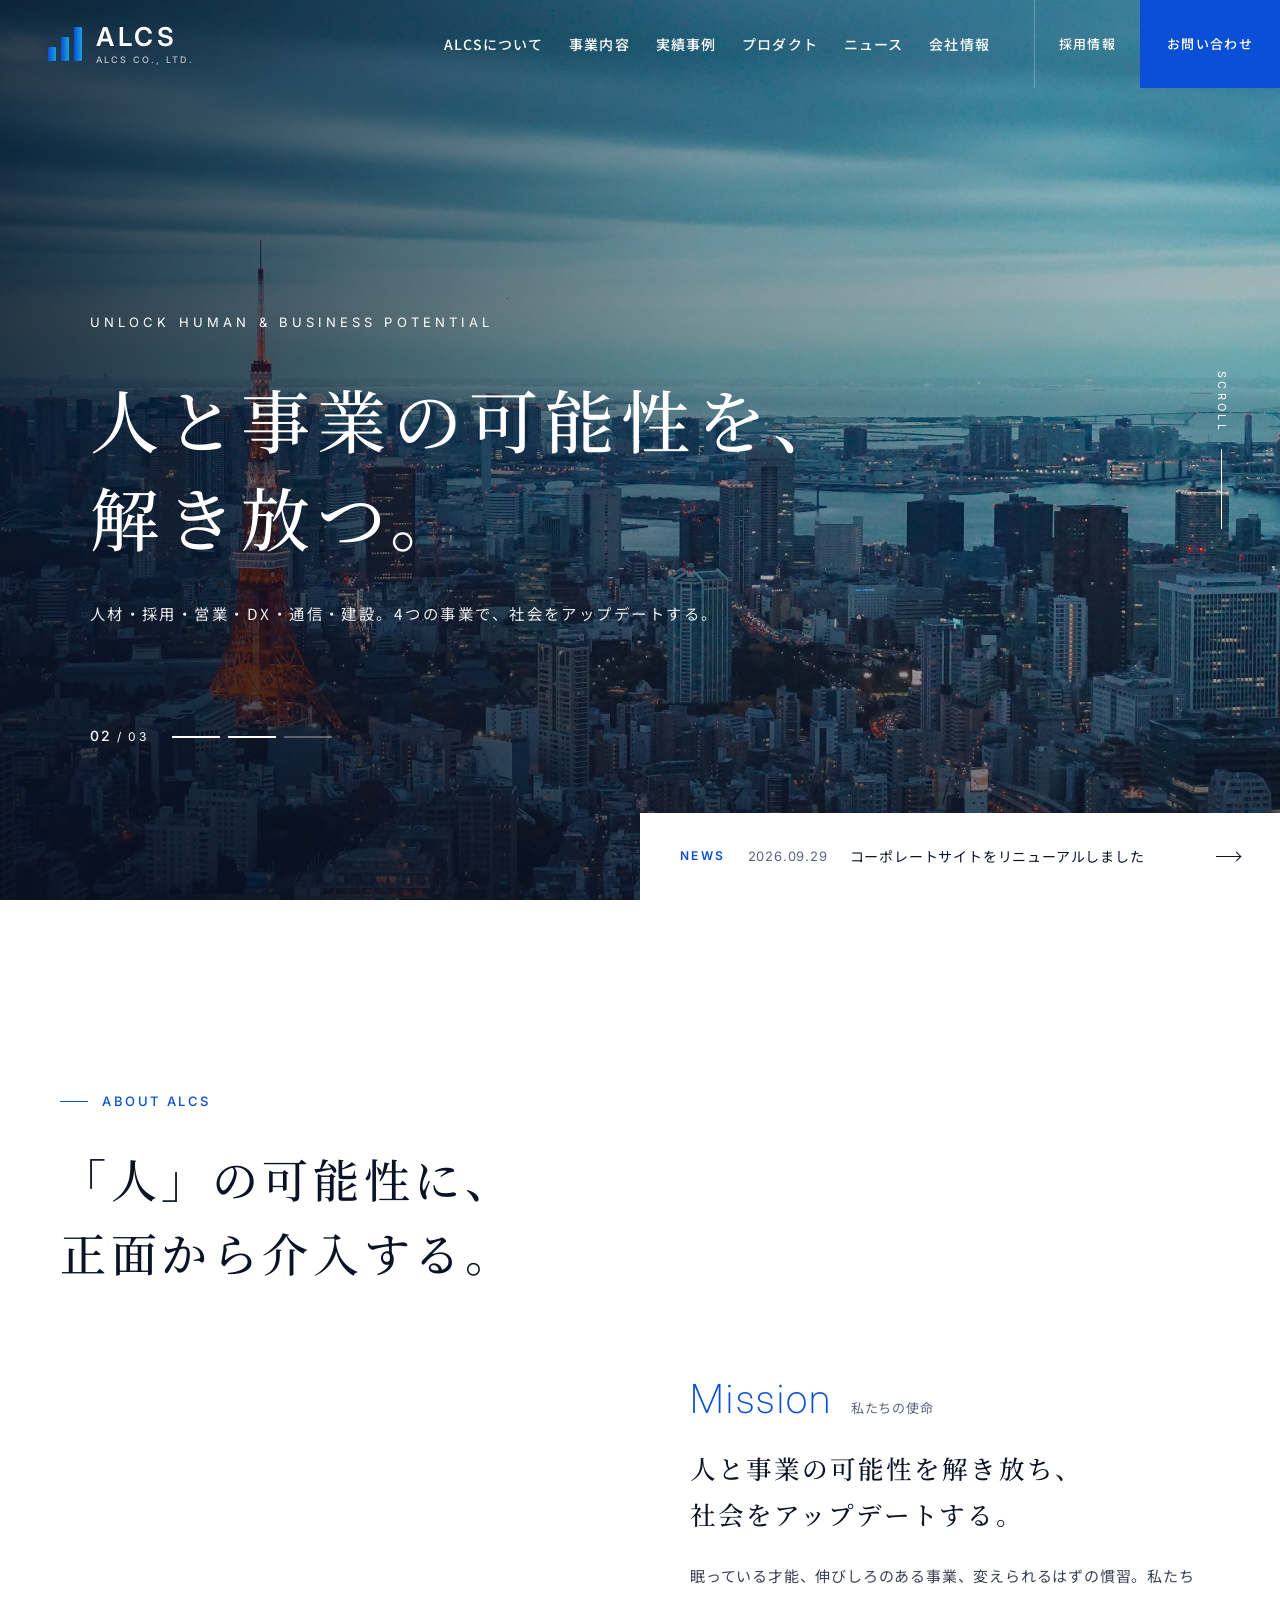
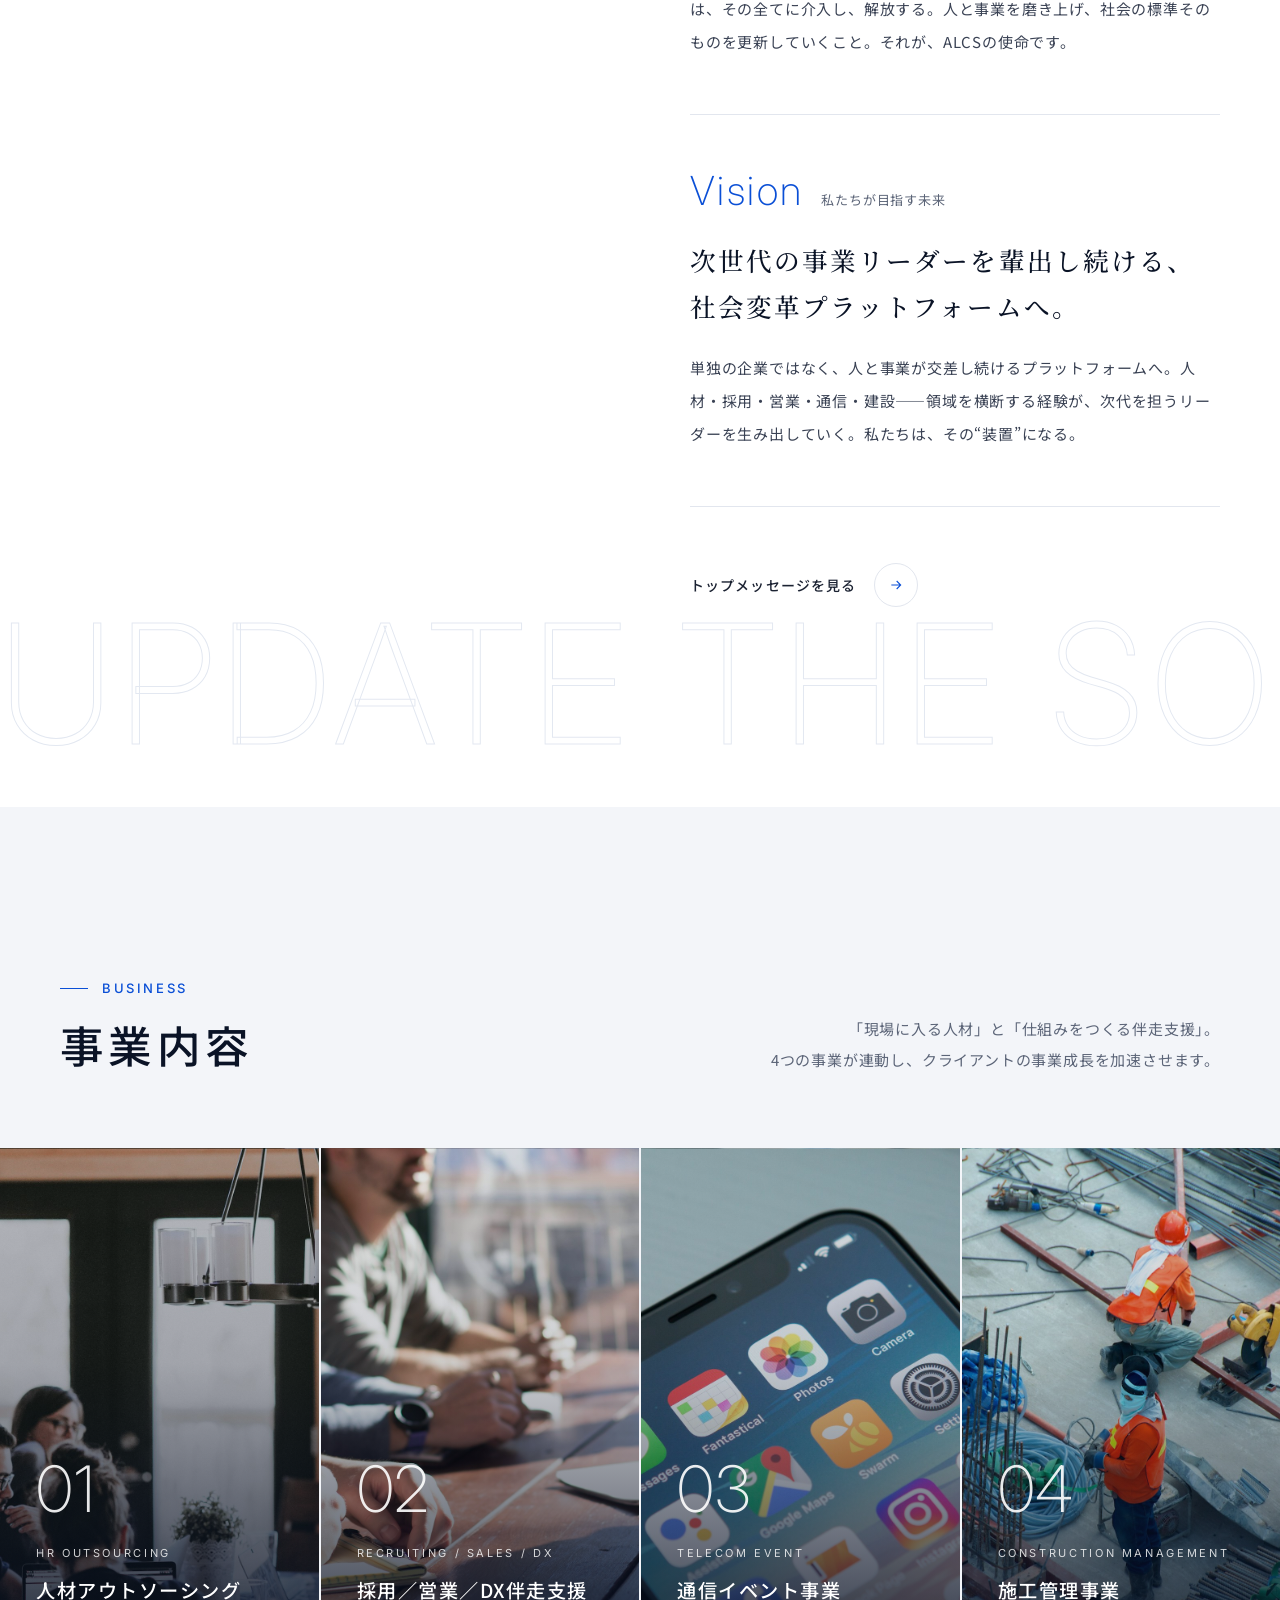
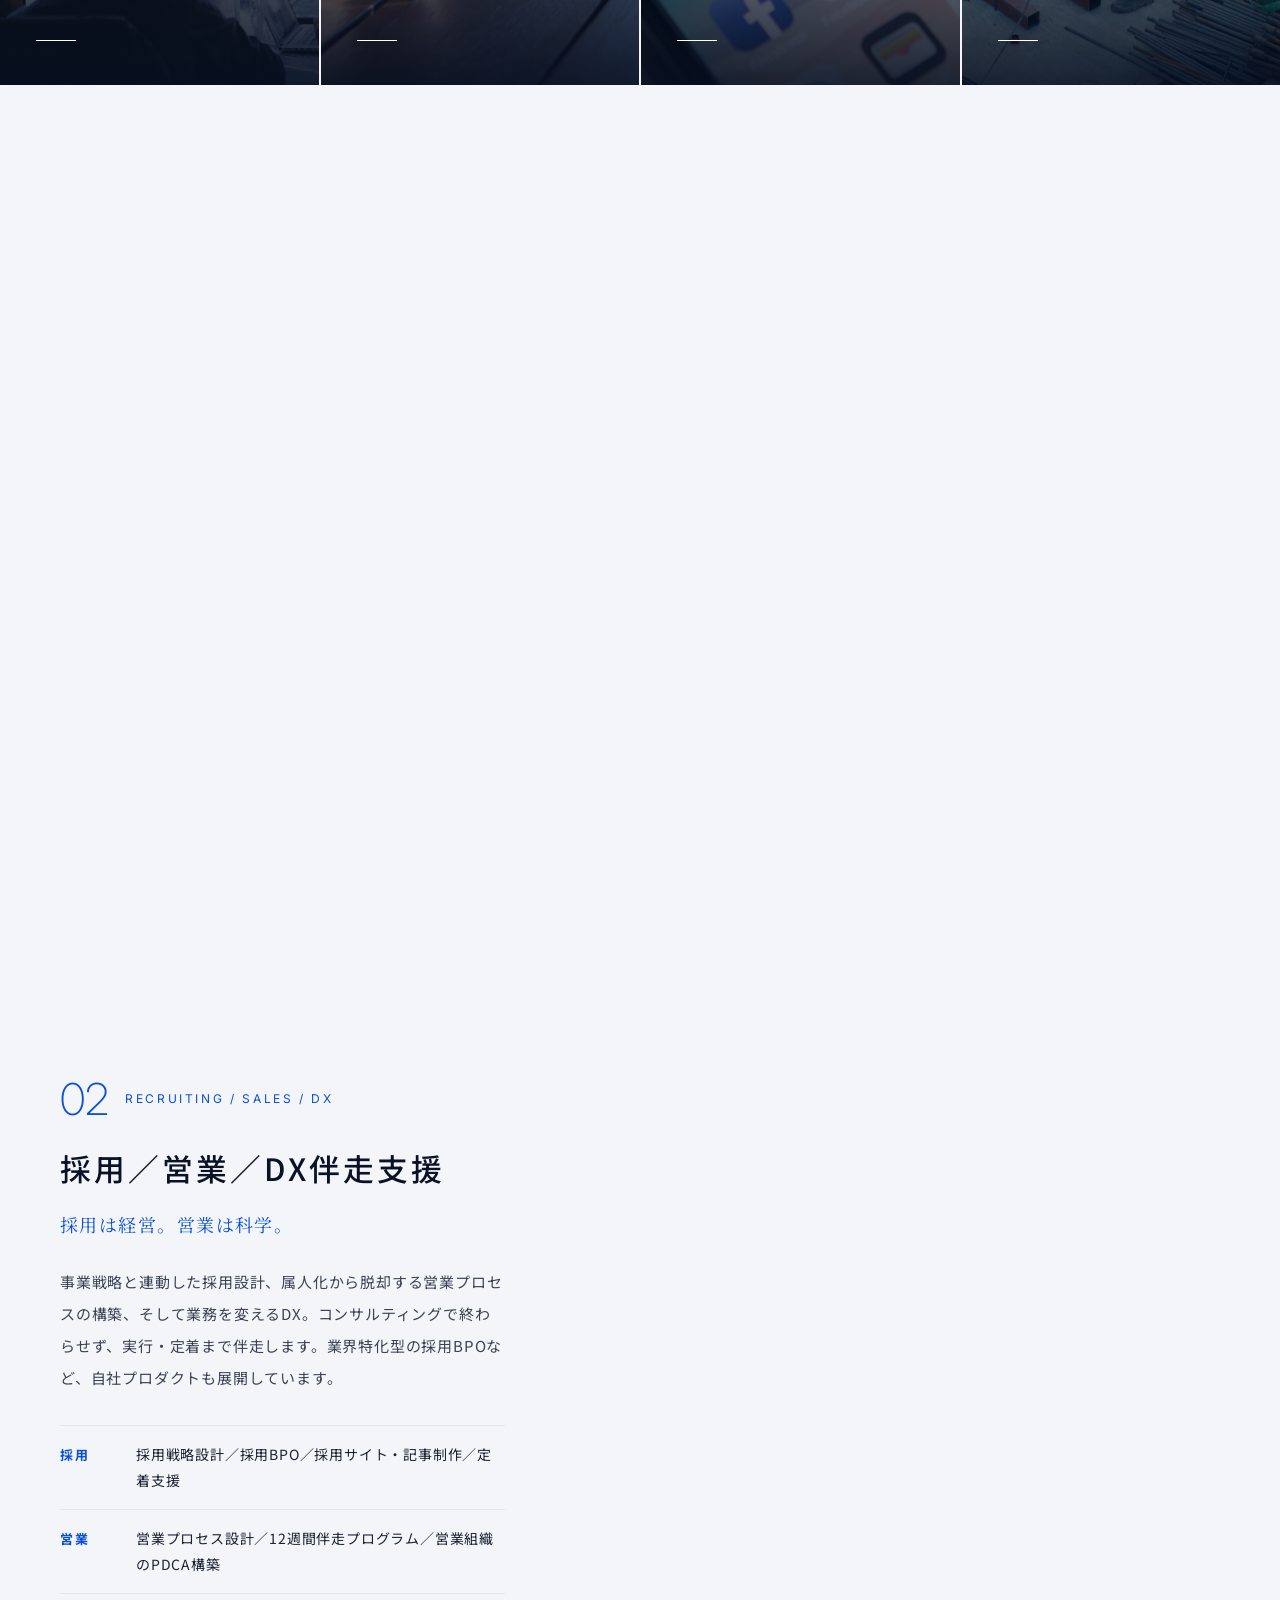
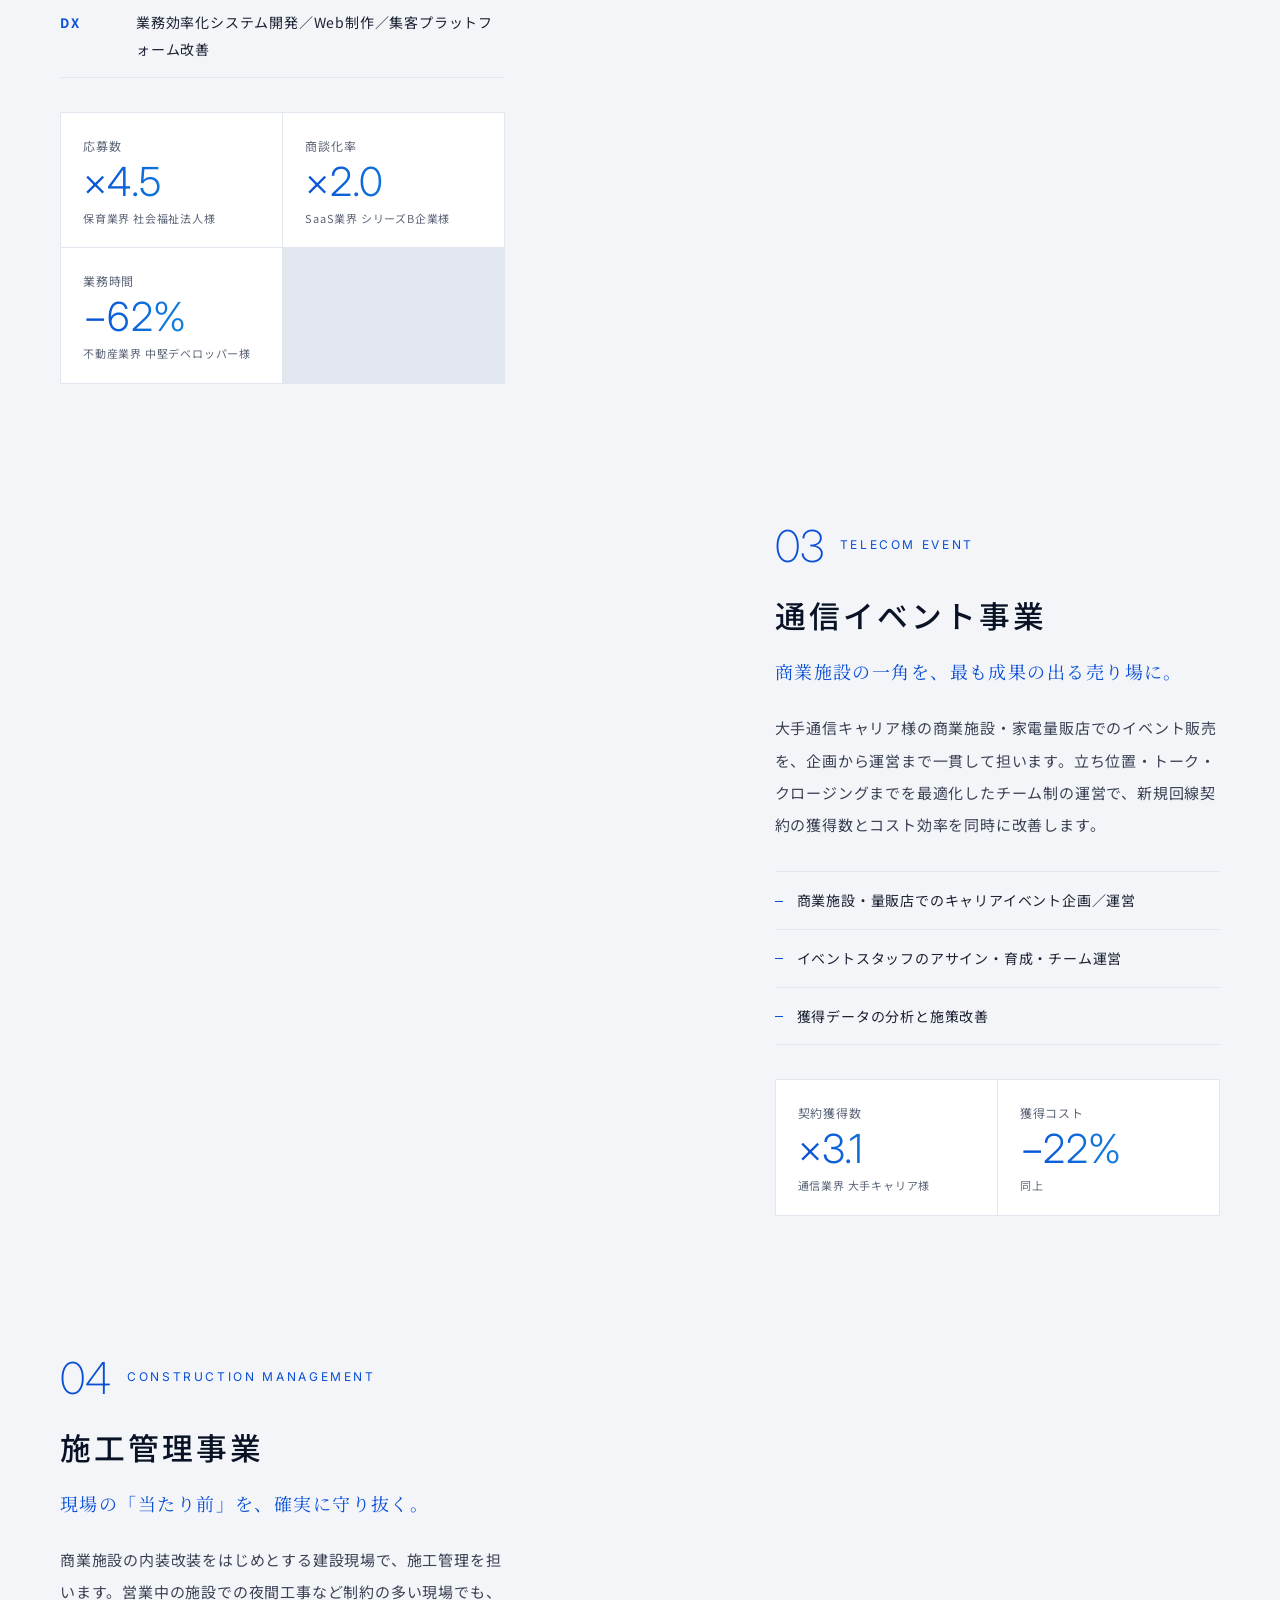
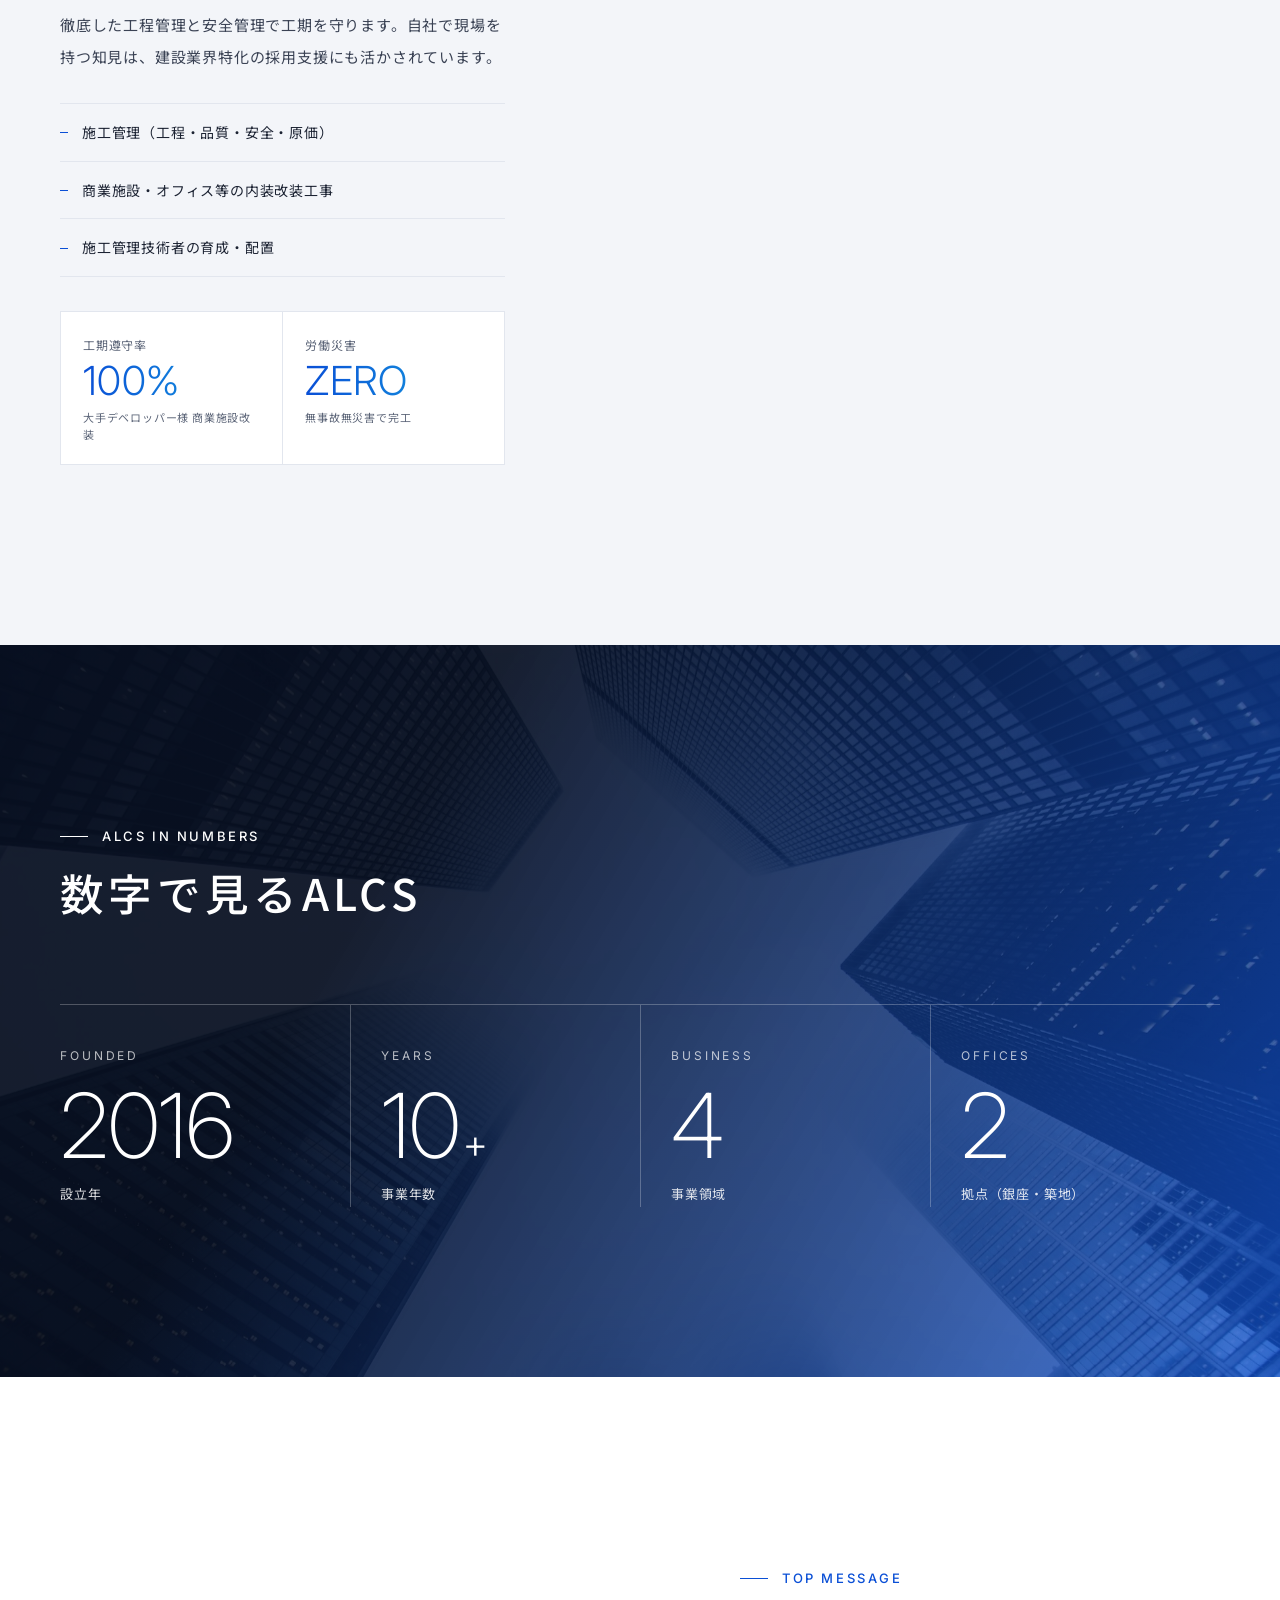
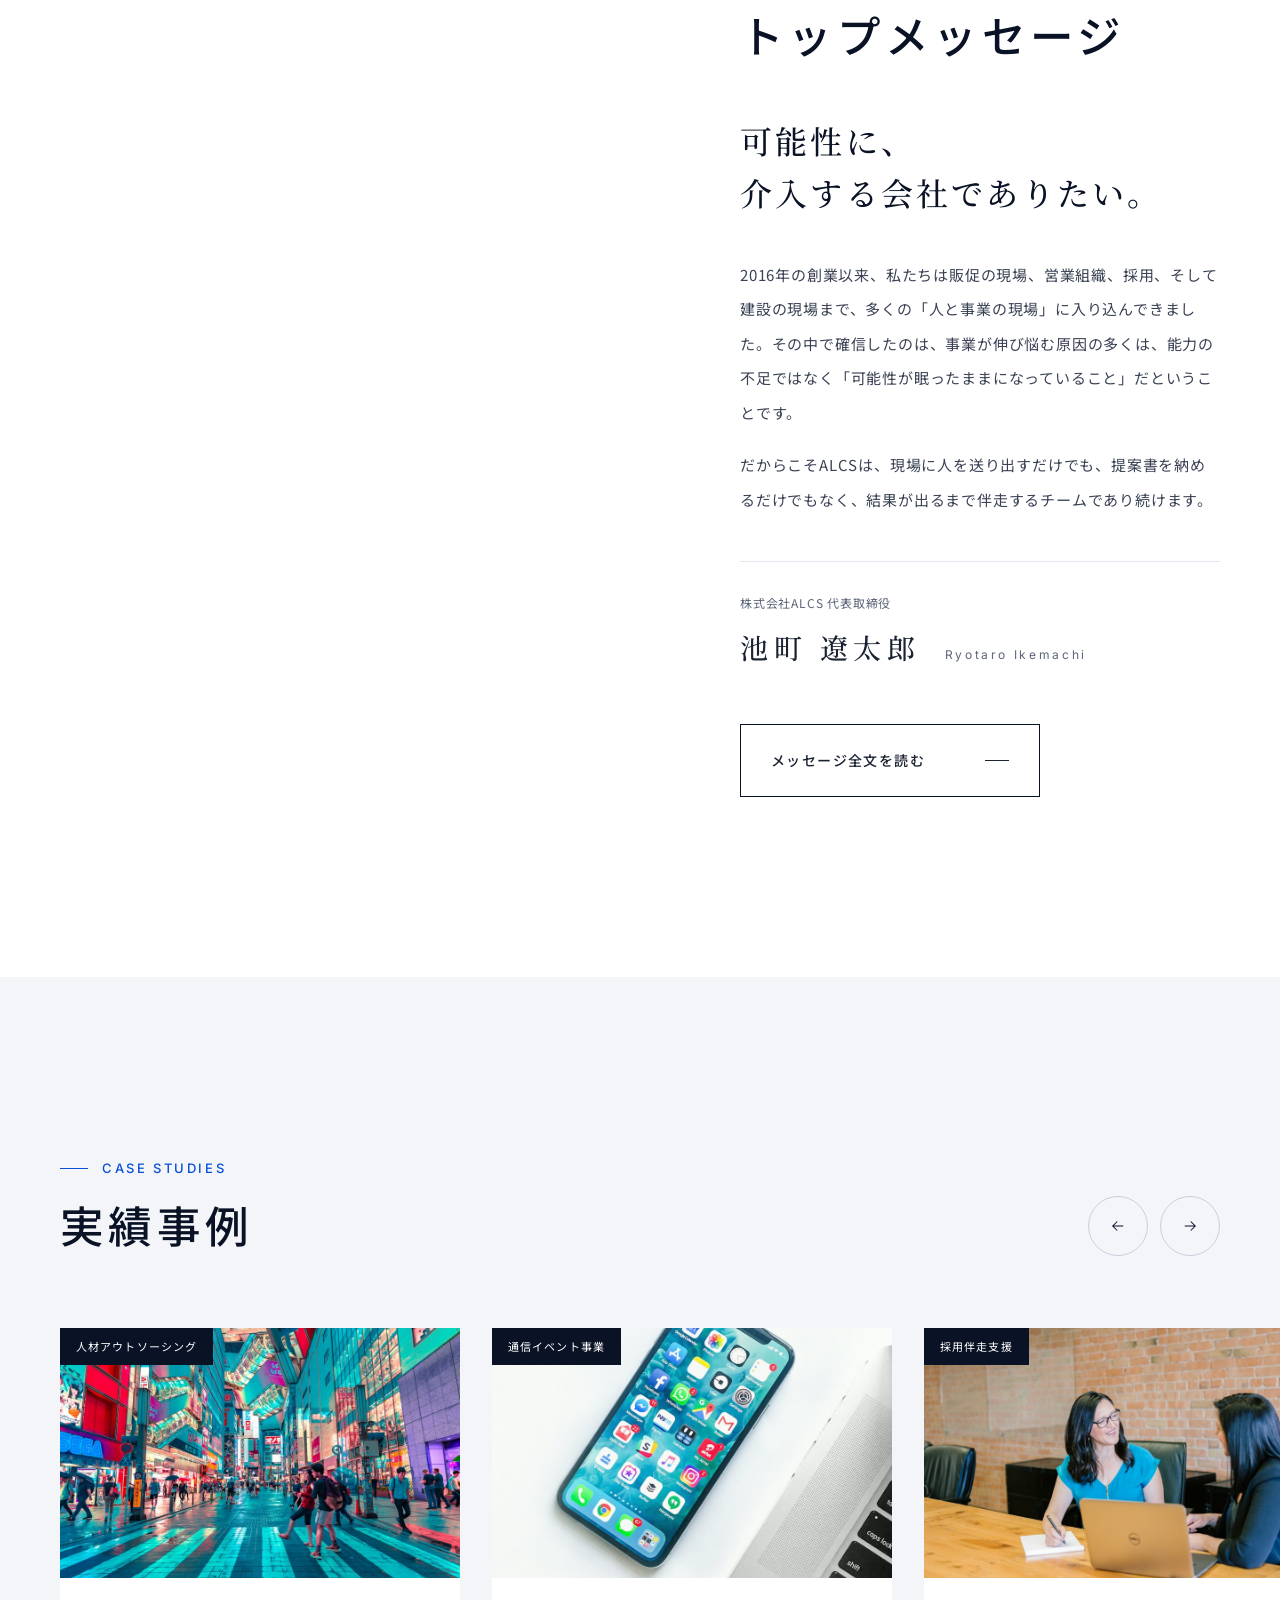
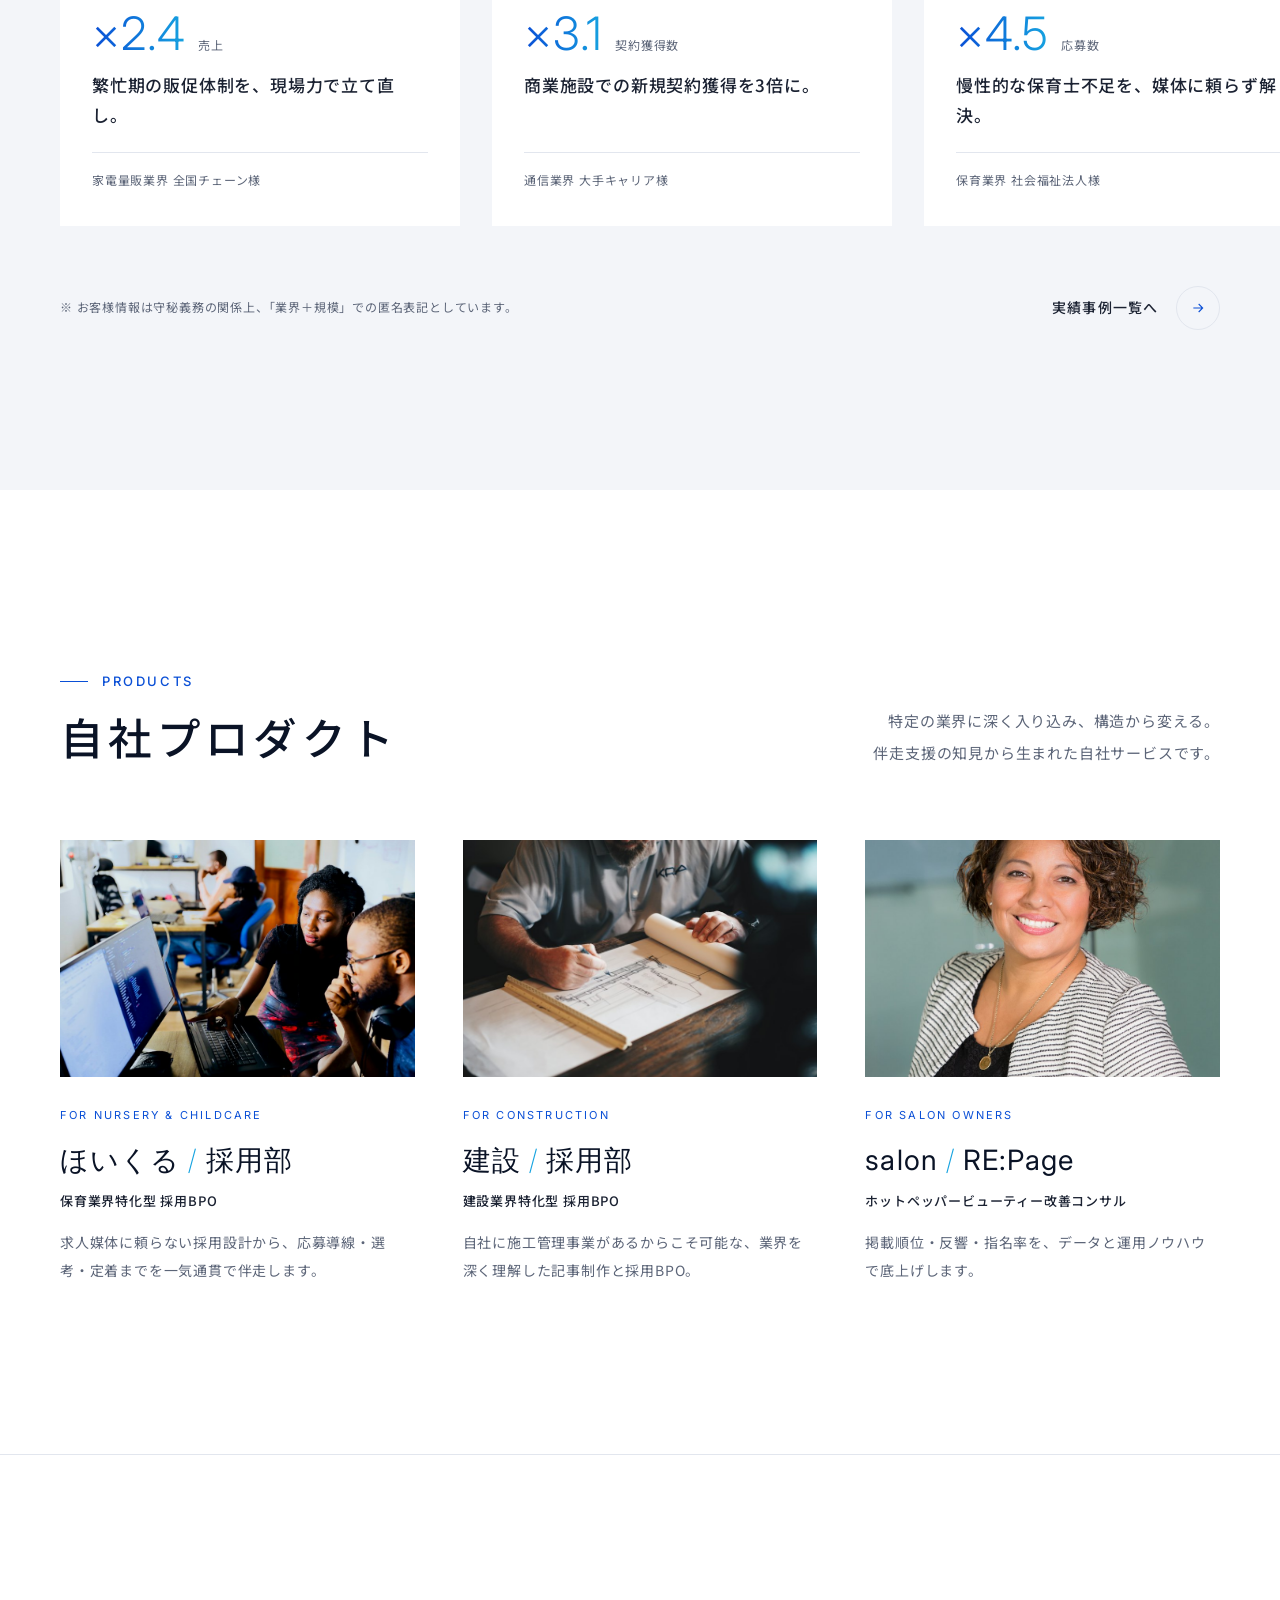
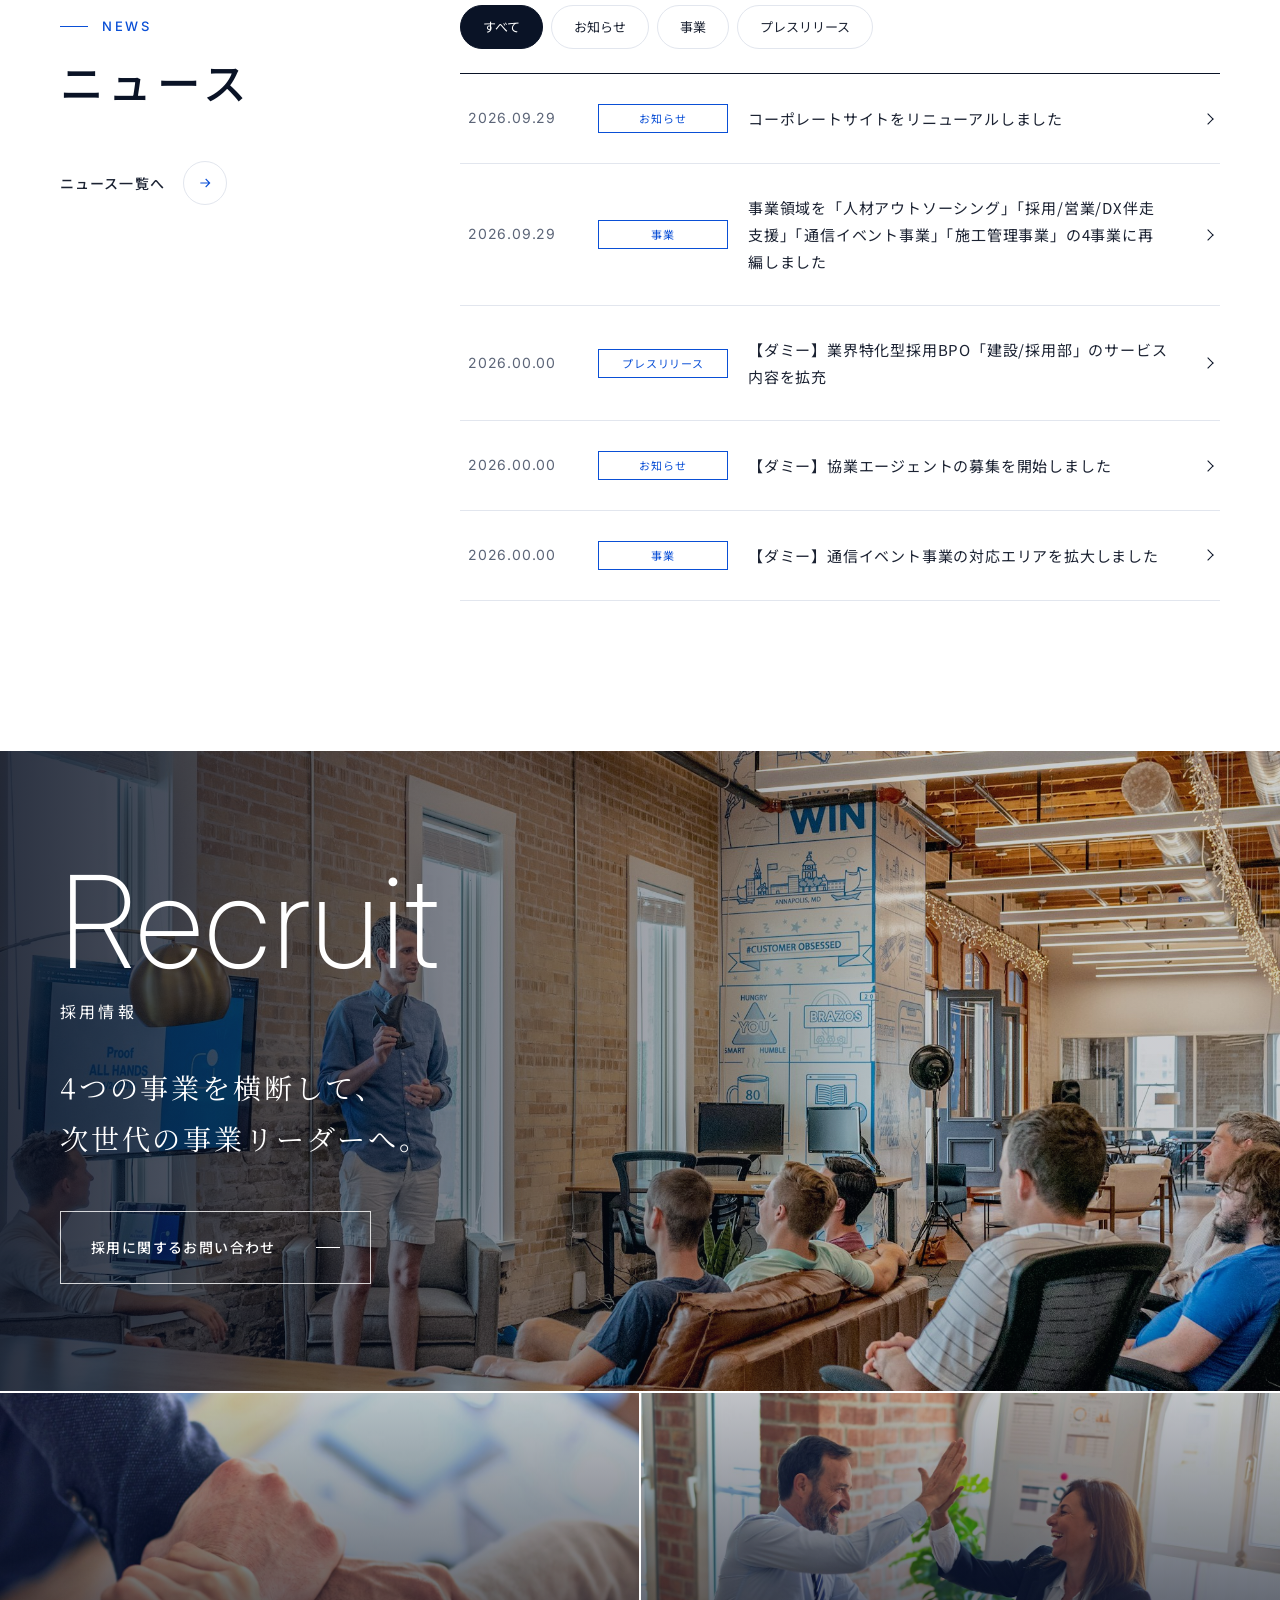
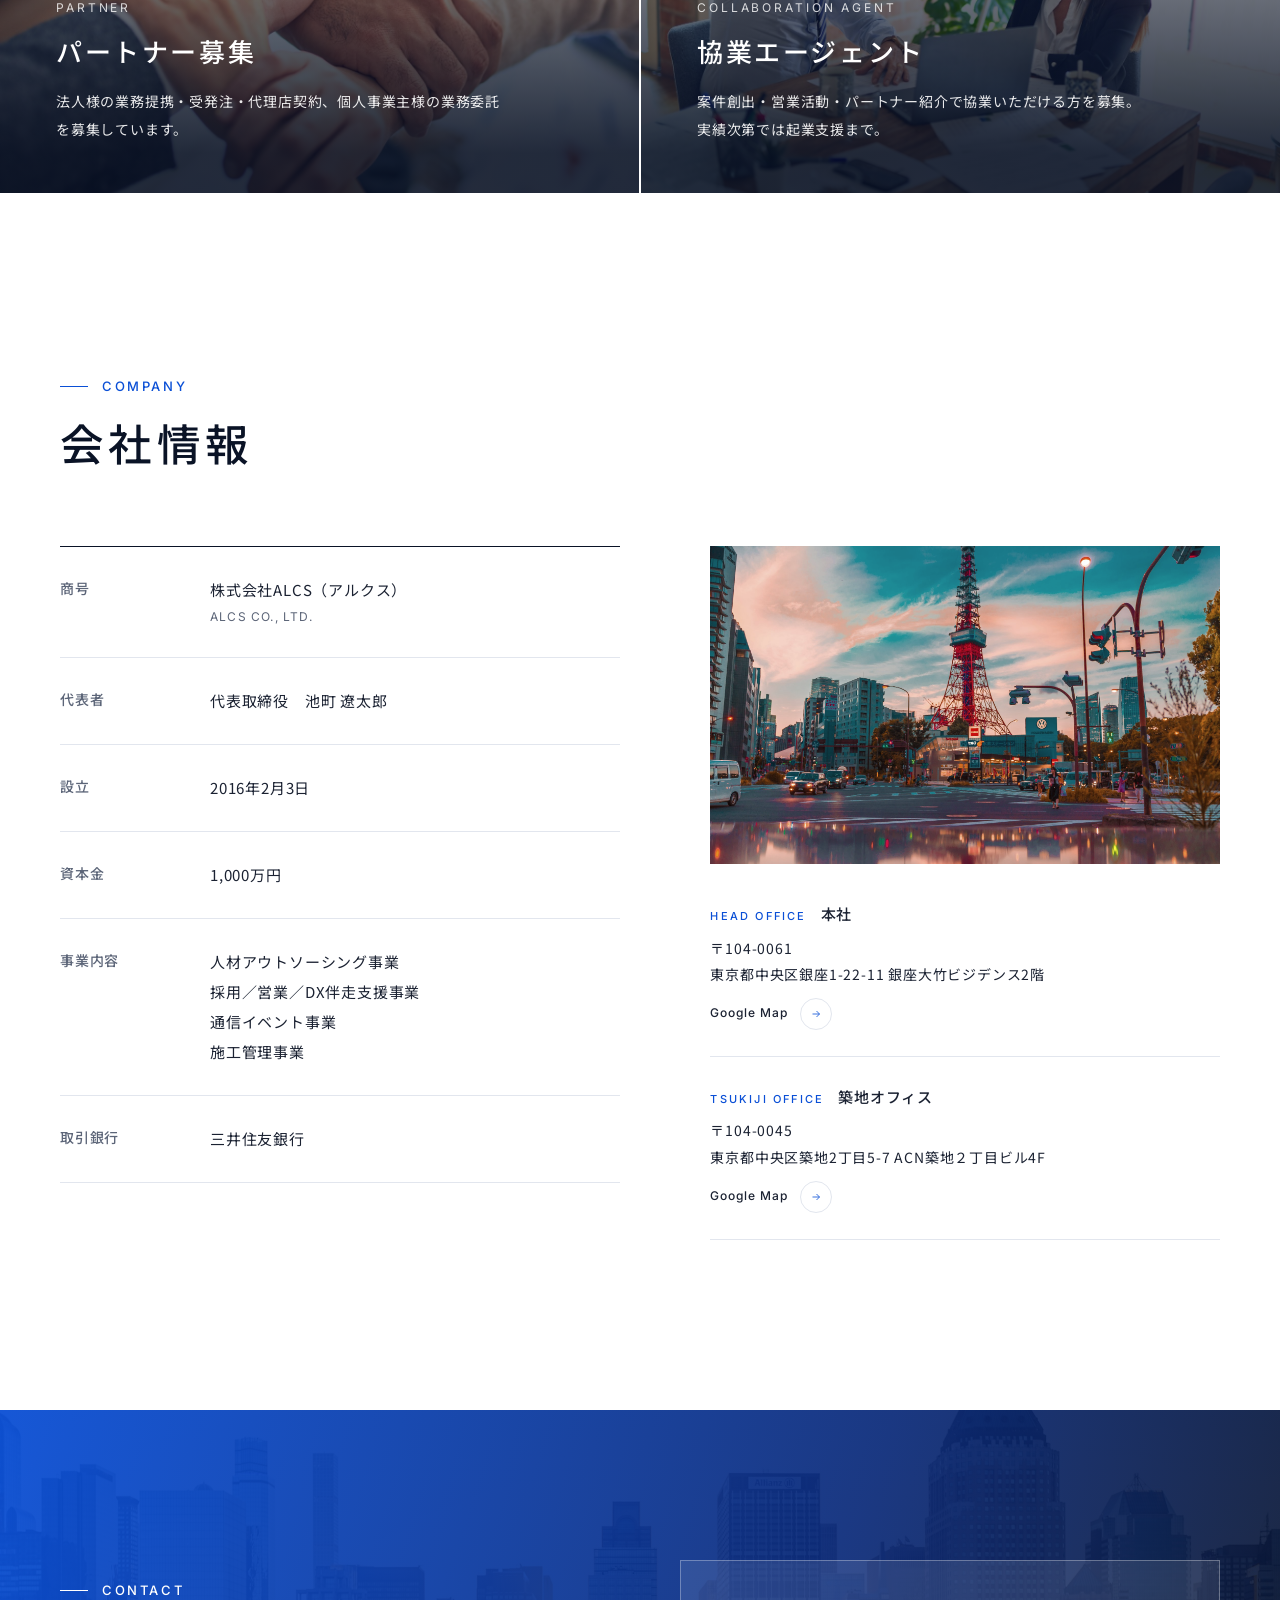
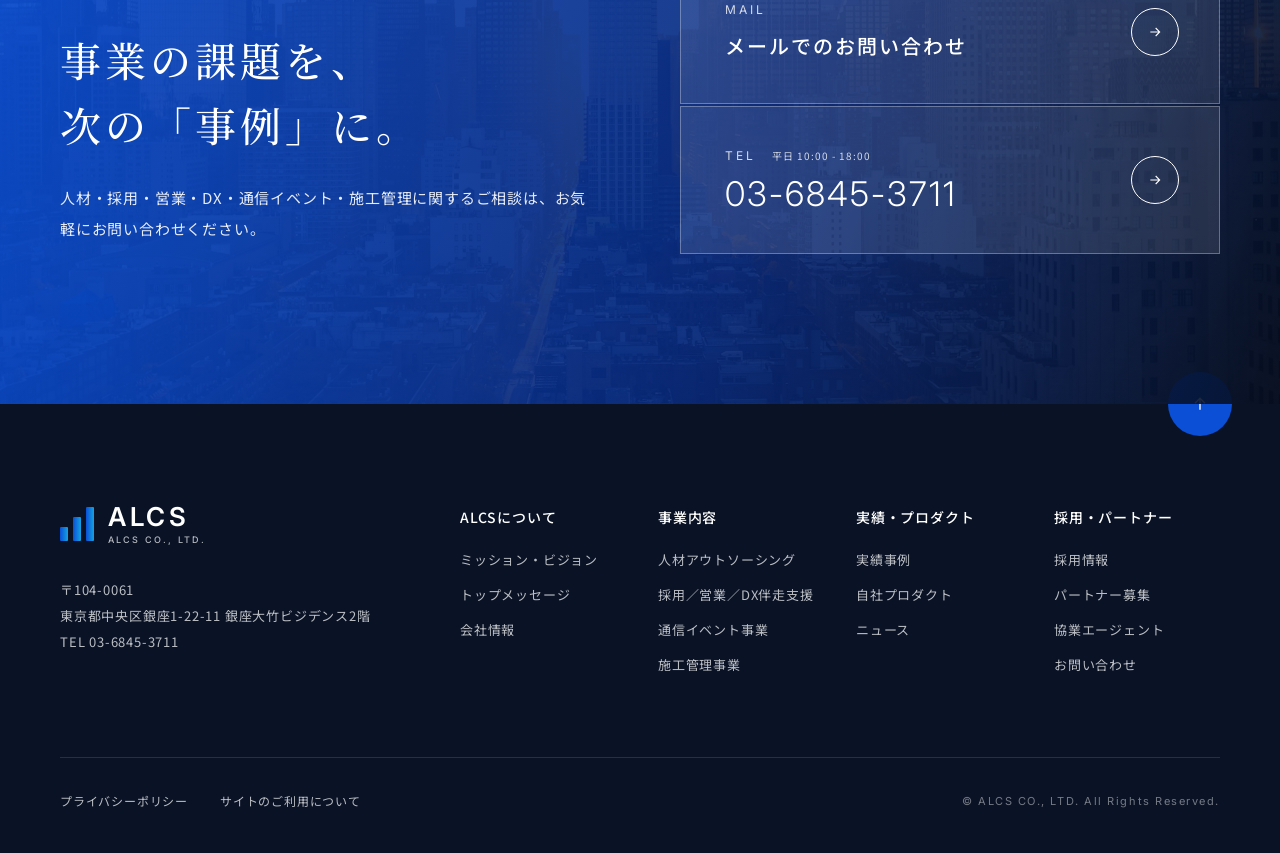
==== commit 4efbec62: "デザインを全面リニューアルし仮写真を追加 Co-Authored-By: Claude Opus 5.5 <noreply@anthropic.com>" ====
--- a/index.html
+++ b/index.html
@@ -8,449 +8,554 @@
 <meta name="description" content="株式会社ALCSは、人材アウトソーシング・採用/営業/DX伴走支援・通信イベント事業・施工管理事業の4つの事業で、人と事業の可能性を解き放ち、社会をアップデートします。">
 <link rel="preconnect" href="https://fonts.googleapis.com">
 <link rel="preconnect" href="https://fonts.gstatic.com" crossorigin>
-<link href="https://fonts.googleapis.com/css2?family=Noto+Sans+JP:wght@400;500;700;900&family=Noto+Serif+JP:wght@500;700&family=Montserrat:wght@500;600;700;800&display=swap" rel="stylesheet">
+<link href="https://fonts.googleapis.com/css2?family=Inter:wght@200;300;400;500;600&family=Noto+Sans+JP:wght@300;400;500;700&family=Noto+Serif+JP:wght@400;500;600&display=swap" rel="stylesheet">
 <link rel="stylesheet" href="css/style.css">
 </head>
 <body>
 
-<!-- ================= HEADER ================= -->
+<!-- ============ HEADER ============ -->
 <header class="header" id="header">
-  <a href="#top" class="header__logo">
-    <span class="logo-mark">ALCS</span>
-    <span class="logo-sub">株式会社ALCS</span>
+  <div class="header__main">
+    <a href="#top" class="logo" aria-label="株式会社ALCS トップ">
+      <span class="logo__mark"><i></i><i></i><i></i></span>
+      <span class="logo__text"><b>ALCS</b><small>ALCS CO., LTD.</small></span>
+    </a>
+    <nav class="gnav" id="gnav" aria-label="グローバルナビゲーション">
+      <ul class="gnav__list">
+        <li><a href="#about">ALCSについて</a></li>
+        <li class="has-mega">
+          <a href="#business">事業内容</a>
+          <div class="mega">
+            <div class="mega__inner">
+              <div class="mega__head">
+                <p class="mega__en">BUSINESS</p>
+                <p class="mega__ja">事業内容</p>
+                <a href="#business" class="link-arrow">事業内容トップ</a>
+              </div>
+              <ul class="mega__list">
+                <li><a href="#biz01"><span class="mega__img" style="background-image:url(images/biz01.jpg)"></span><span>01</span>人材アウトソーシング</a></li>
+                <li><a href="#biz02"><span class="mega__img" style="background-image:url(images/biz02.jpg)"></span><span>02</span>採用／営業／DX伴走支援</a></li>
+                <li><a href="#biz03"><span class="mega__img" style="background-image:url(images/biz03.jpg)"></span><span>03</span>通信イベント事業</a></li>
+                <li><a href="#biz04"><span class="mega__img" style="background-image:url(images/biz04.jpg)"></span><span>04</span>施工管理事業</a></li>
+              </ul>
+            </div>
+          </div>
+        </li>
+        <li><a href="#cases">実績事例</a></li>
+        <li><a href="#products">プロダクト</a></li>
+        <li><a href="#news">ニュース</a></li>
+        <li><a href="#company">会社情報</a></li>
+      </ul>
+      <div class="gnav__util">
+        <a href="#recruit" class="gnav__recruit">採用情報</a>
+        <a href="#contact" class="gnav__contact">お問い合わせ</a>
+      </div>
+    </nav>
+    <button class="hamburger" id="hamburger" aria-label="メニュー" aria-expanded="false"><span></span><span></span></button>
+  </div>
+</header>
+
+<main>
+<!-- ============ HERO ============ -->
+<section class="hero" id="top">
+  <div class="hero__slides">
+    <div class="hero__slide is-active" style="background-image:url(images/hero1.jpg)"></div>
+    <div class="hero__slide" style="background-image:url(images/hero2.jpg)"></div>
+    <div class="hero__slide" style="background-image:url(images/hero3.jpg)"></div>
+  </div>
+  <div class="hero__shade"></div>
+  <div class="hero__content">
+    <p class="hero__en"><span>Unlock Human &amp; Business Potential</span></p>
+    <h1 class="hero__copy">
+      <span class="line"><span>人と事業の可能性を、</span></span>
+      <span class="line"><span>解き放つ。</span></span>
+    </h1>
+    <p class="hero__sub">人材・採用・営業・DX・通信・建設。<br class="sp">4つの事業で、社会をアップデートする。</p>
+  </div>
+  <div class="hero__pager" aria-hidden="true">
+    <span class="hero__count"><b id="heroNum">01</b> / 03</span>
+    <span class="hero__bars"><i class="is-active"></i><i></i><i></i></span>
+  </div>
+  <a href="#news" class="hero__news">
+    <span class="hero__news-label">NEWS</span>
+    <time>2026.09.29</time>
+    <span class="hero__news-title">コーポレートサイトをリニューアルしました</span>
+    <span class="hero__news-arrow"></span>
   </a>
-  <nav class="gnav" id="gnav">
-    <ul>
-      <li><a href="#top">トップ</a></li>
-      <li><a href="#philosophy">理念</a></li>
-      <li><a href="#message">代表メッセージ</a></li>
-      <li><a href="#business">事業内容</a></li>
-      <li><a href="#cases">実績事例</a></li>
-      <li><a href="#products">プロダクト</a></li>
-      <li><a href="#company">会社概要</a></li>
-      <li><a href="#join">採用・パートナー</a></li>
-    </ul>
-  </nav>
-  <a href="#contact" class="header__cta">
-    <span>CONTACT</span><span>HERE</span>
-  </a>
-  <button class="hamburger" id="hamburger" aria-label="メニューを開く"><span></span><span></span><span></span></button>
-</header>
-
-<!-- ================= HERO ================= -->
-<section class="hero" id="top">
-  <div class="hero__bg" style="--img:url('images/hero.jpg')"></div>
-  <div class="hero__grid" aria-hidden="true"></div>
-  <div class="hero__inner">
-    <p class="hero__en">UNLOCK HUMAN &amp; BUSINESS POTENTIAL</p>
-    <h1 class="hero__copy">「人と事業の可能性を、<br>解き放つ。」</h1>
-    <p class="hero__lead">4つの事業で、社会をアップデートする。</p>
-  </div>
-  <div class="hero__domains" aria-hidden="true">
-    <span>HR OUTSOURCING</span><span>RECRUITING / SALES / DX</span><span>TELECOM EVENT</span><span>CONSTRUCTION MANAGEMENT</span>
-  </div>
-  <a href="#philosophy" class="hero__scroll">SCROLL</a>
-</section>
-
-<!-- ================= PHILOSOPHY ================= -->
-<section class="philosophy" id="philosophy">
-  <div class="container philosophy__wrap">
-    <div class="philosophy__logo fade">
-      <span class="v-logo">ALCS</span>
-      <span class="v-sub">アルクス</span>
-    </div>
-    <div class="philosophy__body">
-      <h2 class="sec-title fade"><span class="sec-title__en">PHILOSOPHY</span>理念</h2>
-      <div class="mv fade">
-        <p class="mv__label">MISSION</p>
-        <p class="mv__copy">「人と事業の可能性を解き放ち、<br>社会をアップデートする。」</p>
-        <p class="mv__text">眠っている才能、伸びしろのある事業、変えられるはずの慣習。<br>
-        私たちは、その全てに介入し、解放する。<br>
-        人と事業を磨き上げ、社会の標準そのものを更新していくこと。それが、ALCSの使命です。</p>
-      </div>
-      <div class="mv fade">
-        <p class="mv__label">VISION</p>
-        <p class="mv__copy">「次世代の事業リーダーを輩出し続ける、<br>社会変革プラットフォームへ。」</p>
-        <p class="mv__text">単独の企業ではなく、人と事業が交差し続けるプラットフォームへ。<br>
-        人材・営業・採用・通信・建設——領域を横断する経験が、次代を担うリーダーを生み出していく。<br>
-        私たちは、その<span class="em">“装置”</span>になる。</p>
-      </div>
-    </div>
-  </div>
-</section>
-
-<!-- ================= ISSUE (like 3K section) ================= -->
-<section class="issue">
-  <div class="issue__bg" style="--img:url('images/issue.jpg')"></div>
-  <div class="container issue__inner">
-    <p class="issue__label fade">事業の成長を止める「人」の課題に向き合う</p>
-    <h2 class="issue__title fade">人が足りない。売れない。<br>現場が回らない。<br>その課題を、<span class="em">ワンチーム</span>で。</h2>
-    <p class="issue__text fade">人手不足、営業の属人化、採用難、現場を動かす人材の不在——。事業の成長を止める課題の多くは「人」にあります。<br>
-    ALCSは、現場に入る「人材」と、仕組みをつくる「伴走支援」の両輪で、クライアントの事業を前に進めます。<br>
-    自社で現場を持っているからこそ、机上の空論ではない、結果にこだわる支援ができる。それが私たちの強みです。</p>
-  </div>
-</section>
-
-<!-- ================= NEWS ================= -->
-<section class="news" id="news">
+  <div class="hero__scroll"><span>Scroll</span></div>
+</section>
+
+<!-- ============ ABOUT / MISSION ============ -->
+<section class="about" id="about">
   <div class="container">
-    <div class="sec-head">
-      <h2 class="sec-title fade"><span class="sec-title__en">NEWS</span>ニュース</h2>
-      <a href="#" class="btn-more">VIEW ALL</a>
-    </div>
-    <ul class="news__list">
-      <li class="news-card fade">
-        <a href="#">
-          <div class="news-card__img ph ph--navy"><span>ALCS</span></div>
-          <time>2026.09.29</time>
-          <p class="news-card__cat">お知らせ</p>
-          <p class="news-card__title">コーポレートサイトをリニューアルしました</p>
-        </a>
-      </li>
-      <li class="news-card fade">
-        <a href="#">
-          <div class="news-card__img ph ph--blue"><span>4 BUSINESS</span></div>
-          <time>2026.09.29</time>
-          <p class="news-card__cat">事業</p>
-          <p class="news-card__title">事業領域を「人材アウトソーシング」「採用/営業/DX伴走支援」「通信イベント事業」「施工管理事業」の4事業に再編しました</p>
-        </a>
-      </li>
-      <li class="news-card fade">
-        <a href="#">
-          <div class="news-card__img ph ph--sky"><span>RECRUIT BPO</span></div>
-          <time>2026.00.00</time>
-          <p class="news-card__cat">プロダクト</p>
-          <p class="news-card__title">【ダミー】業界特化型採用BPO「建設/採用部」のサービス内容を拡充</p>
-        </a>
-      </li>
-      <li class="news-card fade">
-        <a href="#">
-          <div class="news-card__img ph ph--gray"><span>PARTNER</span></div>
-          <time>2026.00.00</time>
-          <p class="news-card__cat">パートナー</p>
-          <p class="news-card__title">【ダミー】協業エージェントの募集を開始しました</p>
-        </a>
-      </li>
-    </ul>
-  </div>
-</section>
-
-<!-- ================= CEO MESSAGE ================= -->
-<section class="message" id="message">
-  <div class="container message__wrap">
-    <div class="message__photo fade">
-      <div class="ph ph--portrait" style="--img:url('images/ceo.jpg')"><span>CEO PHOTO</span></div>
-      <p class="message__name"><span>CEO / 代表取締役</span>池町 遼太郎<small>RYOTARO IKEMACHI</small></p>
-    </div>
-    <div class="message__body">
-      <h2 class="sec-title fade"><span class="sec-title__en">MESSAGE</span>代表メッセージ</h2>
-      <p class="message__lead fade">「可能性に、介入する会社でありたい。」</p>
-      <div class="message__text fade">
-        <p>はじめまして。株式会社ALCS 代表取締役の池町遼太郎です。</p>
-        <p>2016年の創業以来、私たちは販促の現場、営業組織、採用、そして建設の現場まで、多くの「人と事業の現場」に入り込んできました。その中で確信したのは、事業が伸び悩む原因の多くは、能力の不足ではなく「可能性が眠ったままになっていること」だということです。</p>
-        <p>だからこそALCSは、現場に人を送り出すだけでも、提案書を納めるだけでもなく、結果が出るまで伴走するチームであり続けます。人材アウトソーシング、採用・営業・DXの伴走支援、通信イベント、施工管理——4つの事業はすべて、クライアントの「人」の課題を解き放つためにあります。</p>
-        <p>そして、その現場で経験を積んだ社員一人ひとりが、次世代の事業リーダーとして羽ばたいていく。そんな社会変革のプラットフォームを、皆さまと共につくっていきたいと考えています。</p>
-      </div>
-      <a href="#" class="btn-more fade">READ MORE</a>
-    </div>
-  </div>
-</section>
-
-<!-- ================= BUSINESS ================= -->
+    <div class="about__head reveal">
+      <p class="label">About ALCS</p>
+      <h2 class="about__title">「人」の可能性に、<br>正面から介入する。</h2>
+    </div>
+    <div class="about__grid">
+      <div class="about__img reveal"><div class="img-zoom" style="background-image:url(images/mission.jpg)"></div></div>
+      <div class="about__body">
+        <div class="mv reveal">
+          <p class="mv__label"><span>Mission</span>私たちの使命</p>
+          <p class="mv__copy">人と事業の可能性を解き放ち、<br>社会をアップデートする。</p>
+          <p class="mv__text">眠っている才能、伸びしろのある事業、変えられるはずの慣習。私たちは、その全てに介入し、解放する。人と事業を磨き上げ、社会の標準そのものを更新していくこと。それが、ALCSの使命です。</p>
+        </div>
+        <div class="mv reveal">
+          <p class="mv__label"><span>Vision</span>私たちが目指す未来</p>
+          <p class="mv__copy">次世代の事業リーダーを輩出し続ける、<br>社会変革プラットフォームへ。</p>
+          <p class="mv__text">単独の企業ではなく、人と事業が交差し続けるプラットフォームへ。人材・採用・営業・通信・建設——領域を横断する経験が、次代を担うリーダーを生み出していく。私たちは、その“装置”になる。</p>
+        </div>
+        <a href="#message" class="link-arrow reveal">トップメッセージを見る</a>
+      </div>
+    </div>
+  </div>
+  <p class="about__bgtext" aria-hidden="true">UPDATE THE SOCIETY</p>
+</section>
+
+<!-- ============ BUSINESS ============ -->
 <section class="business" id="business">
   <div class="container">
-    <div class="sec-head sec-head--center">
-      <h2 class="sec-title fade"><span class="sec-title__en">BUSINESS</span>事業内容</h2>
-      <p class="sec-lead fade">「現場に入る人材」と「仕組みをつくる伴走支援」。<br>4つの事業が連動し、クライアントの事業成長を加速させます。</p>
-    </div>
-
-    <nav class="biz-index fade">
-      <a href="#biz01"><span>01</span>人材アウトソーシング</a>
-      <a href="#biz02"><span>02</span>採用/営業/DX伴走支援</a>
-      <a href="#biz03"><span>03</span>通信イベント事業</a>
-      <a href="#biz04"><span>04</span>施工管理事業</a>
-    </nav>
-
-    <!-- 01 -->
-    <article class="biz" id="biz01">
-      <div class="biz__img fade">
-        <div class="ph ph--navy" style="--img:url('images/biz01.jpg')"><span class="biz__word">HR<br>OUTSOURCING</span></div>
-      </div>
-      <div class="biz__body fade">
-        <p class="biz__num">BUSINESS 01</p>
-        <h3 class="biz__title">人材アウトソーシング</h3>
-        <p class="biz__catch">必要なときに、必要な“戦力”を。<br>現場を動かすプロ人材を提供します。</p>
-        <p class="biz__text">繁忙期の販促体制や営業リソースの不足を、教育されたプロフェッショナル人材によるチーム編成で解決します。人を送り出すだけでなく、1日単位のKPI設計や現場マネジメントまで含めて請け負い、成果に責任を持つアウトソーシングを提供します。</p>
-        <ul class="biz__list">
-          <li>販促・プロモーション人材の派遣／チーム編成</li>
-          <li>営業BPO（テレアポ・インサイドセールス・フィールドセールス）</li>
+    <div class="sec-head reveal">
+      <div>
+        <p class="label">Business</p>
+        <h2 class="sec-title">事業内容</h2>
+      </div>
+      <p class="sec-head__lead">「現場に入る人材」と「仕組みをつくる伴走支援」。<br>4つの事業が連動し、クライアントの事業成長を加速させます。</p>
+    </div>
+  </div>
+
+  <div class="biz-tiles">
+    <a href="#biz01" class="biz-tile reveal">
+      <div class="biz-tile__img" style="background-image:url(images/biz01.jpg);background-position:30% 85%"></div>
+      <div class="biz-tile__body">
+        <p class="biz-tile__num">01</p>
+        <p class="biz-tile__en">HR Outsourcing</p>
+        <h3 class="biz-tile__title">人材アウトソーシング</h3>
+        <p class="biz-tile__text">現場を動かすプロ人材を、必要なときに必要なだけ。</p>
+      </div>
+    </a>
+    <a href="#biz02" class="biz-tile reveal">
+      <div class="biz-tile__img" style="background-image:url(images/biz02.jpg)"></div>
+      <div class="biz-tile__body">
+        <p class="biz-tile__num">02</p>
+        <p class="biz-tile__en">Recruiting / Sales / DX</p>
+        <h3 class="biz-tile__title">採用／営業／DX伴走支援</h3>
+        <p class="biz-tile__text">仕組みができるまで、隣で走る伴走型支援。</p>
+      </div>
+    </a>
+    <a href="#biz03" class="biz-tile reveal">
+      <div class="biz-tile__img" style="background-image:url(images/biz03.jpg)"></div>
+      <div class="biz-tile__body">
+        <p class="biz-tile__num">03</p>
+        <p class="biz-tile__en">Telecom Event</p>
+        <h3 class="biz-tile__title">通信イベント事業</h3>
+        <p class="biz-tile__text">商業施設の一角を、最も成果の出る売り場に。</p>
+      </div>
+    </a>
+    <a href="#biz04" class="biz-tile reveal">
+      <div class="biz-tile__img" style="background-image:url(images/biz04.jpg)"></div>
+      <div class="biz-tile__body">
+        <p class="biz-tile__num">04</p>
+        <p class="biz-tile__en">Construction Management</p>
+        <h3 class="biz-tile__title">施工管理事業</h3>
+        <p class="biz-tile__text">工程・品質・安全を、確実に守り抜く。</p>
+      </div>
+    </a>
+  </div>
+
+  <!-- detail rows -->
+  <div class="biz-details">
+    <article class="biz-row" id="biz01">
+      <div class="biz-row__img reveal"><div class="img-zoom" style="background-image:url(images/biz01.jpg)"></div></div>
+      <div class="biz-row__body reveal">
+        <p class="biz-row__num"><span>01</span>HR Outsourcing</p>
+        <h3 class="biz-row__title">人材アウトソーシング</h3>
+        <p class="biz-row__catch">必要なときに、必要な“戦力”を。</p>
+        <p class="biz-row__text">繁忙期の販促体制や営業リソースの不足を、教育されたプロフェッショナル人材によるチーム編成で解決。人を送り出すだけでなく、1日単位のKPI設計や現場マネジメントまで含めて請け負い、成果に責任を持つアウトソーシングを提供します。</p>
+        <ul class="biz-row__list">
+          <li>販促・プロモーション人材のチーム派遣</li>
+          <li>営業BPO（インサイド／フィールドセールス）</li>
           <li>現場KPI設計・マネジメント代行</li>
         </ul>
-        <div class="biz__result">
-          <p class="biz__result-label">RESULT</p>
-          <p><strong>売上 ×2.4</strong>家電量販 全国チェーン様</p>
-          <p><strong>工数 −40%</strong>人材業界 中堅エージェント様</p>
-        </div>
-      </div>
-    </article>
-
-    <!-- 02 -->
-    <article class="biz biz--rev" id="biz02">
-      <div class="biz__img fade">
-        <div class="ph ph--blue" style="--img:url('images/biz02.jpg')"><span class="biz__word">RECRUITING<br>SALES / DX</span></div>
-      </div>
-      <div class="biz__body fade">
-        <p class="biz__num">BUSINESS 02</p>
-        <h3 class="biz__title">採用／営業／DX伴走支援</h3>
-        <p class="biz__catch">採用は経営。営業は科学。<br>仕組みができるまで、隣で走る。</p>
-        <p class="biz__text">事業戦略と連動した採用設計、属人化から脱却する営業プロセスの構築、そして業務を変えるDX。コンサルティングで終わらせず、実行・定着まで伴走します。業界特化型の採用BPO「ほいくる/採用部」「建設/採用部」など、自社プロダクトも展開しています。</p>
-        <div class="biz__tags">
-          <div><p class="tag-title">採用</p><p>採用戦略設計／採用BPO／採用サイト・記事制作／定着支援</p></div>
-          <div><p class="tag-title">営業</p><p>営業プロセス設計／12週間伴走プログラム／営業組織のPDCA構築</p></div>
-          <div><p class="tag-title">DX</p><p>業務効率化システム開発／Web・採用サイト制作／集客プラットフォーム改善</p></div>
-        </div>
-        <div class="biz__result">
-          <p class="biz__result-label">RESULT</p>
-          <p><strong>応募数 ×4.5</strong>保育業界 社会福祉法人様</p>
-          <p><strong>商談化率 ×2.0</strong>SaaS業界 シリーズB企業様</p>
-          <p><strong>業務時間 −62%</strong>不動産業界 中堅デベロッパー様</p>
-        </div>
-      </div>
-    </article>
-
-    <!-- 03 -->
-    <article class="biz" id="biz03">
-      <div class="biz__img fade">
-        <div class="ph ph--sky" style="--img:url('images/biz03.jpg')"><span class="biz__word">TELECOM<br>EVENT</span></div>
-      </div>
-      <div class="biz__body fade">
-        <p class="biz__num">BUSINESS 03</p>
-        <h3 class="biz__title">通信イベント事業</h3>
-        <p class="biz__catch">商業施設の一角を、<br>最も成果の出る売り場に。</p>
-        <p class="biz__text">大手通信キャリア様の商業施設・家電量販店でのイベント販売を企画から運営まで一貫して担います。立ち位置・トーク・クロージングまでを最適化したチーム制の運営で、新規回線契約の獲得数とコスト効率を同時に改善します。</p>
-        <ul class="biz__list">
+        <dl class="biz-row__kpi">
+          <div><dt>売上</dt><dd>×2.4</dd><p>家電量販 全国チェーン様</p></div>
+          <div><dt>社内工数</dt><dd>−40%</dd><p>人材業界 中堅エージェント様</p></div>
+        </dl>
+      </div>
+    </article>
+
+    <article class="biz-row biz-row--rev" id="biz02">
+      <div class="biz-row__img reveal"><div class="img-zoom" style="background-image:url(images/biz02.jpg)"></div></div>
+      <div class="biz-row__body reveal">
+        <p class="biz-row__num"><span>02</span>Recruiting / Sales / DX</p>
+        <h3 class="biz-row__title">採用／営業／DX伴走支援</h3>
+        <p class="biz-row__catch">採用は経営。営業は科学。</p>
+        <p class="biz-row__text">事業戦略と連動した採用設計、属人化から脱却する営業プロセスの構築、そして業務を変えるDX。コンサルティングで終わらせず、実行・定着まで伴走します。業界特化型の採用BPOなど、自社プロダクトも展開しています。</p>
+        <ul class="biz-row__list biz-row__list--col">
+          <li><b>採用</b>採用戦略設計／採用BPO／採用サイト・記事制作／定着支援</li>
+          <li><b>営業</b>営業プロセス設計／12週間伴走プログラム／営業組織のPDCA構築</li>
+          <li><b>DX</b>業務効率化システム開発／Web制作／集客プラットフォーム改善</li>
+        </ul>
+        <dl class="biz-row__kpi">
+          <div><dt>応募数</dt><dd>×4.5</dd><p>保育業界 社会福祉法人様</p></div>
+          <div><dt>商談化率</dt><dd>×2.0</dd><p>SaaS業界 シリーズB企業様</p></div>
+          <div><dt>業務時間</dt><dd>−62%</dd><p>不動産業界 中堅デベロッパー様</p></div>
+        </dl>
+      </div>
+    </article>
+
+    <article class="biz-row" id="biz03">
+      <div class="biz-row__img reveal"><div class="img-zoom" style="background-image:url(images/biz03.jpg)"></div></div>
+      <div class="biz-row__body reveal">
+        <p class="biz-row__num"><span>03</span>Telecom Event</p>
+        <h3 class="biz-row__title">通信イベント事業</h3>
+        <p class="biz-row__catch">商業施設の一角を、最も成果の出る売り場に。</p>
+        <p class="biz-row__text">大手通信キャリア様の商業施設・家電量販店でのイベント販売を、企画から運営まで一貫して担います。立ち位置・トーク・クロージングまでを最適化したチーム制の運営で、新規回線契約の獲得数とコスト効率を同時に改善します。</p>
+        <ul class="biz-row__list">
           <li>商業施設・量販店でのキャリアイベント企画／運営</li>
           <li>イベントスタッフのアサイン・育成・チーム運営</li>
           <li>獲得データの分析と施策改善</li>
         </ul>
-        <div class="biz__result">
-          <p class="biz__result-label">RESULT</p>
-          <p><strong>契約獲得 ×3.1</strong>通信業界 大手キャリア様</p>
-          <p><strong>コスト −22%</strong>同上</p>
-        </div>
-      </div>
-    </article>
-
-    <!-- 04 -->
-    <article class="biz biz--rev" id="biz04">
-      <div class="biz__img fade">
-        <div class="ph ph--gray" style="--img:url('images/biz04.jpg')"><span class="biz__word">CONSTRUCTION<br>MANAGEMENT</span></div>
-      </div>
-      <div class="biz__body fade">
-        <p class="biz__num">BUSINESS 04</p>
-        <h3 class="biz__title">施工管理事業</h3>
-        <p class="biz__catch">工程・品質・安全。<br>現場の「当たり前」を、確実に守り抜く。</p>
-        <p class="biz__text">商業施設の内装改装をはじめとする建設現場で、施工管理を担います。営業中の施設での夜間工事など、制約の多い現場でも徹底した工程管理と安全管理で工期を守ります。建設現場を自社で持つ知見は、建設業界特化の採用支援にも活かされています。</p>
-        <ul class="biz__list">
+        <dl class="biz-row__kpi">
+          <div><dt>契約獲得数</dt><dd>×3.1</dd><p>通信業界 大手キャリア様</p></div>
+          <div><dt>獲得コスト</dt><dd>−22%</dd><p>同上</p></div>
+        </dl>
+      </div>
+    </article>
+
+    <article class="biz-row biz-row--rev" id="biz04">
+      <div class="biz-row__img reveal"><div class="img-zoom" style="background-image:url(images/biz04.jpg)"></div></div>
+      <div class="biz-row__body reveal">
+        <p class="biz-row__num"><span>04</span>Construction Management</p>
+        <h3 class="biz-row__title">施工管理事業</h3>
+        <p class="biz-row__catch">現場の「当たり前」を、確実に守り抜く。</p>
+        <p class="biz-row__text">商業施設の内装改装をはじめとする建設現場で、施工管理を担います。営業中の施設での夜間工事など制約の多い現場でも、徹底した工程管理と安全管理で工期を守ります。自社で現場を持つ知見は、建設業界特化の採用支援にも活かされています。</p>
+        <ul class="biz-row__list">
           <li>施工管理（工程・品質・安全・原価）</li>
           <li>商業施設・オフィス等の内装改装工事</li>
           <li>施工管理技術者の育成・配置</li>
         </ul>
-        <div class="biz__result">
-          <p class="biz__result-label">RESULT</p>
-          <p><strong>工期遵守 100%</strong>大手デベロッパー様 商業施設改装</p>
-          <p><strong>事故 ZERO</strong>無事故無災害で完工</p>
-        </div>
-      </div>
-    </article>
-  </div>
-</section>
-
-<!-- ================= NUMBERS ================= -->
+        <dl class="biz-row__kpi">
+          <div><dt>工期遵守率</dt><dd>100%</dd><p>大手デベロッパー様 商業施設改装</p></div>
+          <div><dt>労働災害</dt><dd>ZERO</dd><p>無事故無災害で完工</p></div>
+        </dl>
+      </div>
+    </article>
+  </div>
+</section>
+
+<!-- ============ NUMBERS ============ -->
 <section class="numbers">
-  <div class="container">
-    <h2 class="sec-title sec-title--white fade"><span class="sec-title__en">ALCS IN NUMBERS</span>数字で見るALCS</h2>
+  <div class="numbers__bg" style="background-image:url(images/numbers.jpg)"></div>
+  <div class="container numbers__inner">
+    <div class="numbers__head reveal">
+      <p class="label label--white">ALCS in Numbers</p>
+      <h2 class="sec-title sec-title--white">数字で見るALCS</h2>
+    </div>
     <ul class="numbers__list">
-      <li class="fade"><p class="numbers__label">設立</p><p class="numbers__val"><span class="count" data-to="2016">2016</span><small>年</small></p></li>
-      <li class="fade"><p class="numbers__label">事業年数</p><p class="numbers__val"><span class="count" data-to="10">10</span><small>年+</small></p></li>
-      <li class="fade"><p class="numbers__label">事業領域</p><p class="numbers__val"><span class="count" data-to="4">4</span><small>事業</small></p></li>
-      <li class="fade"><p class="numbers__label">拠点</p><p class="numbers__val"><span class="count" data-to="2">2</span><small>拠点（銀座・築地）</small></p></li>
+      <li class="reveal"><p class="numbers__label">Founded</p><p class="numbers__val"><span class="count" data-to="2016">2016</span></p><p class="numbers__ja">設立年</p></li>
+      <li class="reveal"><p class="numbers__label">Years</p><p class="numbers__val"><span class="count" data-to="10">10</span><small>+</small></p><p class="numbers__ja">事業年数</p></li>
+      <li class="reveal"><p class="numbers__label">Business</p><p class="numbers__val"><span class="count" data-to="4">4</span></p><p class="numbers__ja">事業領域</p></li>
+      <li class="reveal"><p class="numbers__label">Offices</p><p class="numbers__val"><span class="count" data-to="2">2</span></p><p class="numbers__ja">拠点（銀座・築地）</p></li>
     </ul>
   </div>
 </section>
 
-<!-- ================= CASES (like interviews) ================= -->
+<!-- ============ TOP MESSAGE ============ -->
+<section class="message" id="message">
+  <div class="message__grid">
+    <div class="message__photo reveal">
+      <div class="img-zoom" style="background-image:url(images/ceo.jpg)"></div>
+      <p class="message__tag">※ 仮写真</p>
+    </div>
+    <div class="message__body">
+      <p class="label reveal">Top Message</p>
+      <h2 class="sec-title reveal">トップメッセージ</h2>
+      <p class="message__lead reveal">可能性に、<br>介入する会社でありたい。</p>
+      <div class="message__text reveal">
+        <p>2016年の創業以来、私たちは販促の現場、営業組織、採用、そして建設の現場まで、多くの「人と事業の現場」に入り込んできました。その中で確信したのは、事業が伸び悩む原因の多くは、能力の不足ではなく「可能性が眠ったままになっていること」だということです。</p>
+        <p>だからこそALCSは、現場に人を送り出すだけでも、提案書を納めるだけでもなく、結果が出るまで伴走するチームであり続けます。</p>
+      </div>
+      <div class="message__sign reveal">
+        <p class="message__role">株式会社ALCS 代表取締役</p>
+        <p class="message__name">池町 遼太郎</p>
+        <p class="message__en">Ryotaro Ikemachi</p>
+      </div>
+      <a href="#" class="btn reveal"><span>メッセージ全文を読む</span></a>
+    </div>
+  </div>
+</section>
+
+<!-- ============ CASES ============ -->
 <section class="cases" id="cases">
   <div class="container">
-    <div class="sec-head">
-      <h2 class="sec-title fade"><span class="sec-title__en">CASE STUDIES</span>実績事例</h2>
-      <a href="#" class="btn-more">VIEW ALL</a>
-    </div>
-    <p class="sec-lead sec-lead--left fade">数字と現場で、結果を出してきた。<br><small>※ お客様情報は守秘義務の関係上、「業界＋規模」での匿名表記としています。</small></p>
-  </div>
-  <div class="cases__scroller">
-    <ul class="cases__list">
-      <li class="case-card fade">
-        <p class="case-card__biz">人材アウトソーシング</p>
-        <p class="case-card__num">×2.4<small>SALES</small></p>
-        <p class="case-card__title">繁忙期の販促体制を、現場力で立て直し。</p>
-        <p class="case-card__client">家電量販業界 全国チェーン様</p>
-      </li>
-      <li class="case-card fade">
-        <p class="case-card__biz">通信イベント事業</p>
-        <p class="case-card__num">×3.1<small>CONTRACT</small></p>
-        <p class="case-card__title">商業施設での新規契約獲得を3倍に。</p>
-        <p class="case-card__client">通信業界 大手キャリア様</p>
-      </li>
-      <li class="case-card fade">
-        <p class="case-card__biz">採用伴走支援</p>
-        <p class="case-card__num">×4.5<small>APPLY</small></p>
-        <p class="case-card__title">慢性的な保育士不足を、媒体に頼らず解決。</p>
-        <p class="case-card__client">保育業界 社会福祉法人様</p>
-      </li>
-      <li class="case-card fade">
-        <p class="case-card__biz">営業伴走支援</p>
-        <p class="case-card__num">×2.0<small>DEAL RATE</small></p>
-        <p class="case-card__title">商談化率を倍増、12週間の伴走支援。</p>
-        <p class="case-card__client">SaaS業界 シリーズB企業様</p>
-      </li>
-      <li class="case-card fade">
-        <p class="case-card__biz">施工管理事業</p>
-        <p class="case-card__num">100%<small>DELIVERY</small></p>
-        <p class="case-card__title">商業施設改装、工期厳守の現場運営。</p>
-        <p class="case-card__client">商業施設運営 大手デベロッパー様</p>
-      </li>
-      <li class="case-card fade">
-        <p class="case-card__biz">DX伴走支援</p>
-        <p class="case-card__num">−62%<small>TIME</small></p>
-        <p class="case-card__title">業務効率化システムで、業務時間を6割削減。</p>
-        <p class="case-card__client">不動産業界 中堅デベロッパー様</p>
-      </li>
-    </ul>
-  </div>
-</section>
-
-<!-- ================= PRODUCTS ================= -->
+    <div class="sec-head reveal">
+      <div>
+        <p class="label">Case Studies</p>
+        <h2 class="sec-title">実績事例</h2>
+      </div>
+      <div class="slider-nav">
+        <button class="slider-btn" data-dir="-1" aria-label="前へ"></button>
+        <button class="slider-btn slider-btn--next" data-dir="1" aria-label="次へ"></button>
+      </div>
+    </div>
+  </div>
+  <div class="cases__track" id="caseTrack">
+    <article class="case">
+      <div class="case__img"><div class="img-zoom" style="background-image:url(images/case01.jpg)"></div><span class="case__cat">人材アウトソーシング</span></div>
+      <div class="case__body">
+        <p class="case__kpi"><b>×2.4</b>売上</p>
+        <h3 class="case__title">繁忙期の販促体制を、現場力で立て直し。</h3>
+        <p class="case__client">家電量販業界 全国チェーン様</p>
+      </div>
+    </article>
+    <article class="case">
+      <div class="case__img"><div class="img-zoom" style="background-image:url(images/case02.jpg)"></div><span class="case__cat">通信イベント事業</span></div>
+      <div class="case__body">
+        <p class="case__kpi"><b>×3.1</b>契約獲得数</p>
+        <h3 class="case__title">商業施設での新規契約獲得を3倍に。</h3>
+        <p class="case__client">通信業界 大手キャリア様</p>
+      </div>
+    </article>
+    <article class="case">
+      <div class="case__img"><div class="img-zoom" style="background-image:url(images/case03.jpg)"></div><span class="case__cat">採用伴走支援</span></div>
+      <div class="case__body">
+        <p class="case__kpi"><b>×4.5</b>応募数</p>
+        <h3 class="case__title">慢性的な保育士不足を、媒体に頼らず解決。</h3>
+        <p class="case__client">保育業界 社会福祉法人様</p>
+      </div>
+    </article>
+    <article class="case">
+      <div class="case__img"><div class="img-zoom" style="background-image:url(images/case04.jpg)"></div><span class="case__cat">営業伴走支援</span></div>
+      <div class="case__body">
+        <p class="case__kpi"><b>×2.0</b>商談化率</p>
+        <h3 class="case__title">商談化率を倍増、12週間の伴走支援。</h3>
+        <p class="case__client">SaaS業界 シリーズB企業様</p>
+      </div>
+    </article>
+    <article class="case">
+      <div class="case__img"><div class="img-zoom" style="background-image:url(images/case05.jpg)"></div><span class="case__cat">施工管理事業</span></div>
+      <div class="case__body">
+        <p class="case__kpi"><b>100%</b>工期遵守</p>
+        <h3 class="case__title">商業施設改装、工期厳守の現場運営。</h3>
+        <p class="case__client">商業施設運営 大手デベロッパー様</p>
+      </div>
+    </article>
+    <article class="case">
+      <div class="case__img"><div class="img-zoom" style="background-image:url(images/case06.jpg)"></div><span class="case__cat">DX伴走支援</span></div>
+      <div class="case__body">
+        <p class="case__kpi"><b>−62%</b>業務時間</p>
+        <h3 class="case__title">業務効率化システムで、業務時間を6割削減。</h3>
+        <p class="case__client">不動産業界 中堅デベロッパー様</p>
+      </div>
+    </article>
+  </div>
+  <div class="container cases__foot">
+    <p class="cases__note">※ お客様情報は守秘義務の関係上、「業界＋規模」での匿名表記としています。</p>
+    <a href="#" class="link-arrow">実績事例一覧へ</a>
+  </div>
+</section>
+
+<!-- ============ PRODUCTS ============ -->
 <section class="products" id="products">
   <div class="container">
-    <div class="sec-head">
-      <h2 class="sec-title fade"><span class="sec-title__en">PRODUCTS</span>自社プロダクト</h2>
-    </div>
-    <p class="sec-lead sec-lead--left fade">特定の業界に深く入り込み、構造から変える。<br>「採用/営業/DX伴走支援」から生まれた自社サービスです。</p>
-    <ul class="products__list">
-      <li class="product fade">
-        <p class="product__for">FOR NURSERY &amp; CHILDCARE</p>
-        <p class="product__name">ほいくる<span>/</span>採用部</p>
+    <div class="sec-head reveal">
+      <div>
+        <p class="label">Products</p>
+        <h2 class="sec-title">自社プロダクト</h2>
+      </div>
+      <p class="sec-head__lead">特定の業界に深く入り込み、構造から変える。<br>伴走支援の知見から生まれた自社サービスです。</p>
+    </div>
+    <div class="products__grid">
+      <a href="#" class="product reveal">
+        <div class="product__img"><div class="img-zoom" style="background-image:url(images/prod01.jpg)"></div></div>
+        <p class="product__for">For Nursery &amp; Childcare</p>
+        <h3 class="product__name">ほいくる<span>/</span>採用部</h3>
         <p class="product__type">保育業界特化型 採用BPO</p>
-        <p class="product__text">慢性的な人手不足に悩む保育業界に特化。求人媒体に頼らない採用設計から、応募導線・選考・定着までを一気通貫で伴走します。</p>
-      </li>
-      <li class="product fade">
-        <p class="product__for">FOR CONSTRUCTION</p>
-        <p class="product__name">建設<span>/</span>採用部</p>
+        <p class="product__text">求人媒体に頼らない採用設計から、応募導線・選考・定着までを一気通貫で伴走します。</p>
+      </a>
+      <a href="#" class="product reveal">
+        <div class="product__img"><div class="img-zoom" style="background-image:url(images/prod02.jpg)"></div></div>
+        <p class="product__for">For Construction</p>
+        <h3 class="product__name">建設<span>/</span>採用部</h3>
         <p class="product__type">建設業界特化型 採用BPO</p>
-        <p class="product__text">自社に施工管理事業があるからこそ可能な、業界を深く理解した記事制作。マーケット分析を踏まえた採用BPOを提供します。</p>
-      </li>
-      <li class="product fade">
-        <p class="product__for">FOR SALON OWNERS</p>
-        <p class="product__name">salon<span>/</span>RE:Page</p>
+        <p class="product__text">自社に施工管理事業があるからこそ可能な、業界を深く理解した記事制作と採用BPO。</p>
+      </a>
+      <a href="#" class="product reveal">
+        <div class="product__img"><div class="img-zoom" style="background-image:url(images/prod03.jpg)"></div></div>
+        <p class="product__for">For Salon Owners</p>
+        <h3 class="product__name">salon<span>/</span>RE:Page</h3>
         <p class="product__type">ホットペッパービューティー改善コンサル</p>
-        <p class="product__text">サロン経営の生命線であるページを「再設計」。掲載順位・反響・指名率を、データと運用ノウハウで底上げします。</p>
-      </li>
-    </ul>
-  </div>
-</section>
-
-<!-- ================= JOIN (like "働く") ================= -->
-<section class="join" id="join">
-  <div class="join__bg" style="--img:url('images/join.jpg')"></div>
-  <div class="container join__inner">
-    <h2 class="sec-title sec-title--white fade"><span class="sec-title__en">JOIN THE PLATFORM</span>ALCSで働く・ALCSと組む</h2>
-    <p class="join__copy fade">共に社会をアップデートする仲間、<br>共に事業を加速させるパートナーを募集しています。</p>
-    <div class="join__cards">
-      <a href="#contact" class="join-card fade">
-        <p class="join-card__en">RECRUIT</p>
-        <p class="join-card__title">採用情報</p>
-        <p class="join-card__text">4つの事業を横断して経験を積み、次世代の事業リーダーへ。採用ページは現在準備中です。お電話・メールにてお問い合わせください。</p>
-        <span class="join-card__arrow">→</span>
+        <p class="product__text">掲載順位・反響・指名率を、データと運用ノウハウで底上げします。</p>
       </a>
-      <a href="#contact" class="join-card fade">
-        <p class="join-card__en">PARTNER</p>
-        <p class="join-card__title">パートナー募集</p>
-        <p class="join-card__text">法人様の業務提携・受発注・代理店契約、個人事業主様の業務委託（営業・クリエイティブ・エンジニア・建設施工）を募集しています。</p>
-        <span class="join-card__arrow">→</span>
+    </div>
+  </div>
+</section>
+
+<!-- ============ NEWS ============ -->
+<section class="news" id="news">
+  <div class="container news__grid">
+    <div class="news__head reveal">
+      <p class="label">News</p>
+      <h2 class="sec-title">ニュース</h2>
+      <a href="#" class="link-arrow">ニュース一覧へ</a>
+    </div>
+    <div class="news__body reveal">
+      <div class="news__tabs" role="tablist">
+        <button class="is-active" data-cat="all">すべて</button>
+        <button data-cat="info">お知らせ</button>
+        <button data-cat="biz">事業</button>
+        <button data-cat="press">プレスリリース</button>
+      </div>
+      <ul class="news__list" id="newsList">
+        <li data-cat="info"><a href="#"><time>2026.09.29</time><span class="news__cat">お知らせ</span><span class="news__title">コーポレートサイトをリニューアルしました</span></a></li>
+        <li data-cat="biz"><a href="#"><time>2026.09.29</time><span class="news__cat">事業</span><span class="news__title">事業領域を「人材アウトソーシング」「採用/営業/DX伴走支援」「通信イベント事業」「施工管理事業」の4事業に再編しました</span></a></li>
+        <li data-cat="press"><a href="#"><time>2026.00.00</time><span class="news__cat">プレスリリース</span><span class="news__title">【ダミー】業界特化型採用BPO「建設/採用部」のサービス内容を拡充</span></a></li>
+        <li data-cat="info"><a href="#"><time>2026.00.00</time><span class="news__cat">お知らせ</span><span class="news__title">【ダミー】協業エージェントの募集を開始しました</span></a></li>
+        <li data-cat="biz"><a href="#"><time>2026.00.00</time><span class="news__cat">事業</span><span class="news__title">【ダミー】通信イベント事業の対応エリアを拡大しました</span></a></li>
+      </ul>
+    </div>
+  </div>
+</section>
+
+<!-- ============ RECRUIT ============ -->
+<section class="recruit" id="recruit">
+  <a href="#contact" class="recruit__banner reveal">
+    <div class="recruit__bg img-zoom" style="background-image:url(images/join.jpg)"></div>
+    <div class="recruit__inner">
+      <p class="recruit__en">Recruit</p>
+      <h2 class="recruit__title">採用情報</h2>
+      <p class="recruit__copy">4つの事業を横断して、<br>次世代の事業リーダーへ。</p>
+      <span class="btn btn--white"><span>採用に関するお問い合わせ</span></span>
+    </div>
+  </a>
+  <div class="recruit__sub">
+    <a href="#contact" class="sub-card reveal">
+      <div class="sub-card__img img-zoom" style="background-image:url(images/partner.jpg)"></div>
+      <div class="sub-card__body">
+        <p class="sub-card__en">Partner</p>
+        <h3 class="sub-card__title">パートナー募集</h3>
+        <p class="sub-card__text">法人様の業務提携・受発注・代理店契約、個人事業主様の業務委託を募集しています。</p>
+      </div>
+    </a>
+    <a href="#contact" class="sub-card reveal">
+      <div class="sub-card__img img-zoom" style="background-image:url(images/agent.jpg)"></div>
+      <div class="sub-card__body">
+        <p class="sub-card__en">Collaboration Agent</p>
+        <h3 class="sub-card__title">協業エージェント</h3>
+        <p class="sub-card__text">案件創出・営業活動・パートナー紹介で協業いただける方を募集。実績次第では起業支援まで。</p>
+      </div>
+    </a>
+  </div>
+</section>
+
+<!-- ============ COMPANY ============ -->
+<section class="company" id="company">
+  <div class="container">
+    <div class="sec-head reveal">
+      <div>
+        <p class="label">Company</p>
+        <h2 class="sec-title">会社情報</h2>
+      </div>
+    </div>
+    <div class="company__grid">
+      <dl class="company__table reveal">
+        <div><dt>商号</dt><dd>株式会社ALCS（アルクス）<small>ALCS CO., LTD.</small></dd></div>
+        <div><dt>代表者</dt><dd>代表取締役　池町 遼太郎</dd></div>
+        <div><dt>設立</dt><dd>2016年2月3日</dd></div>
+        <div><dt>資本金</dt><dd>1,000万円</dd></div>
+        <div><dt>事業内容</dt><dd>人材アウトソーシング事業<br>採用／営業／DX伴走支援事業<br>通信イベント事業<br>施工管理事業</dd></div>
+        <div><dt>取引銀行</dt><dd>三井住友銀行</dd></div>
+      </dl>
+      <div class="company__offices reveal">
+        <div class="company__photo img-zoom" style="background-image:url(images/company.jpg)"></div>
+        <div class="office">
+          <p class="office__name"><span>Head Office</span>本社</p>
+          <p>〒104-0061<br>東京都中央区銀座1-22-11 銀座大竹ビジデンス2階</p>
+          <a href="https://www.google.com/maps/search/?api=1&amp;query=東京都中央区銀座1-22-11" target="_blank" rel="noopener" class="link-arrow link-arrow--sm">Google Map</a>
+        </div>
+        <div class="office">
+          <p class="office__name"><span>Tsukiji Office</span>築地オフィス</p>
+          <p>〒104-0045<br>東京都中央区築地2丁目5-7 ACN築地２丁目ビル4F</p>
+          <a href="https://www.google.com/maps/search/?api=1&amp;query=東京都中央区築地2丁目5-7" target="_blank" rel="noopener" class="link-arrow link-arrow--sm">Google Map</a>
+        </div>
+      </div>
+    </div>
+  </div>
+</section>
+
+<!-- ============ CONTACT ============ -->
+<section class="contact" id="contact">
+  <div class="contact__bg" style="background-image:url(images/contact.jpg)"></div>
+  <div class="container contact__inner">
+    <div class="contact__head reveal">
+      <p class="label label--white">Contact</p>
+      <h2 class="contact__title">事業の課題を、<br>次の「事例」に。</h2>
+      <p class="contact__text">人材・採用・営業・DX・通信イベント・施工管理に関するご相談は、お気軽にお問い合わせください。</p>
+    </div>
+    <div class="contact__btns reveal">
+      <a href="mailto:info@alcs.co.jp" class="contact__btn">
+        <span class="contact__btn-en">Mail</span>
+        <span class="contact__btn-ja">メールでのお問い合わせ</span>
       </a>
-      <a href="#contact" class="join-card fade">
-        <p class="join-card__en">COLLAB AGENT</p>
-        <p class="join-card__title">協業エージェント</p>
-        <p class="join-card__text">案件創出・営業活動・パートナー紹介で協業いただける方を募集。実績次第では起業支援まで踏み込みます。</p>
-        <span class="join-card__arrow">→</span>
+      <a href="tel:0368453711" class="contact__btn">
+        <span class="contact__btn-en">Tel <small>平日 10:00 - 18:00</small></span>
+        <span class="contact__btn-ja contact__btn-tel">03-6845-3711</span>
       </a>
     </div>
   </div>
 </section>
-
-<!-- ================= COMPANY ================= -->
-<section class="company" id="company">
-  <div class="container company__wrap">
-    <div>
-      <h2 class="sec-title fade"><span class="sec-title__en">COMPANY</span>会社概要</h2>
-      <p class="company__side fade">東京・中央区の<br><strong>銀座本社</strong>と<strong>築地オフィス</strong>の2拠点体制。<br>首都圏を中心に、全国のクライアントへサービスを展開しています。</p>
-    </div>
-    <dl class="company__table fade">
-      <div><dt>会社名</dt><dd>株式会社ALCS（アルクス）<br><small>ALCS CO., LTD.</small></dd></div>
-      <div><dt>代表者</dt><dd>代表取締役　池町 遼太郎</dd></div>
-      <div><dt>設立</dt><dd>2016年2月3日</dd></div>
-      <div><dt>資本金</dt><dd>1,000万円</dd></div>
-      <div><dt>事業内容</dt><dd>
-        <ol class="company__biz">
-          <li>人材アウトソーシング事業</li>
-          <li>採用／営業／DX伴走支援事業</li>
-          <li>通信イベント事業</li>
-          <li>施工管理事業</li>
-        </ol>
-      </dd></div>
-      <div><dt>本社</dt><dd>〒104-0061<br>東京都中央区銀座1-22-11 銀座大竹ビジデンス2階</dd></div>
-      <div><dt>築地オフィス</dt><dd>〒104-0045<br>東京都中央区築地2丁目5-7 ACN築地２丁目ビル4F</dd></div>
-      <div><dt>TEL</dt><dd>03-6845-3711（平日 10:00 - 18:00）</dd></div>
-      <div><dt>取引銀行</dt><dd>三井住友銀行</dd></div>
-    </dl>
-  </div>
-</section>
-
-<!-- ================= CONTACT ================= -->
-<section class="contact" id="contact">
-  <div class="container contact__inner">
-    <p class="contact__en fade">CONTACT</p>
-    <h2 class="contact__title fade">あなたの事業課題を、<br>次の「事例」に。</h2>
-    <p class="contact__text fade">人材・採用・営業・DX・通信イベント・施工管理に関するご相談は、お気軽にお問い合わせください。</p>
-    <div class="contact__btns fade">
-      <a href="tel:0368453711" class="contact__btn contact__btn--line"><small>TEL（平日 10:00 - 18:00）</small>03-6845-3711</a>
-      <a href="mailto:info@alcs.co.jp" class="contact__btn"><small>MAIL</small>お問い合わせはこちら</a>
-    </div>
-  </div>
-</section>
-
-<!-- ================= FOOTER ================= -->
+</main>
+
+<!-- ============ FOOTER ============ -->
 <footer class="footer">
-  <div class="container footer__wrap">
-    <div class="footer__info">
-      <p class="footer__logo">ALCS<span>株式会社ALCS</span></p>
-      <p>〒104-0061 東京都中央区銀座1-22-11 銀座大竹ビジデンス2階<br>TEL：03-6845-3711</p>
-    </div>
-    <ul class="footer__nav">
-      <li><a href="#top">トップ</a></li>
-      <li><a href="#philosophy">理念</a></li>
-      <li><a href="#message">代表メッセージ</a></li>
-      <li><a href="#business">事業内容</a></li>
-      <li><a href="#cases">実績事例</a></li>
-      <li><a href="#products">プロダクト</a></li>
-      <li><a href="#company">会社概要</a></li>
-      <li><a href="#join">採用・パートナー</a></li>
-      <li><a href="#contact">お問い合わせ</a></li>
-      <li><a href="#">プライバシーポリシー</a></li>
-    </ul>
-  </div>
-  <p class="footer__copy">copyright © ALCS CO., LTD. All rights reserved.</p>
+  <div class="container">
+    <div class="footer__top">
+      <div class="footer__brand">
+        <a href="#top" class="logo logo--white">
+          <span class="logo__mark"><i></i><i></i><i></i></span>
+          <span class="logo__text"><b>ALCS</b><small>ALCS CO., LTD.</small></span>
+        </a>
+        <p class="footer__addr">〒104-0061<br>東京都中央区銀座1-22-11 銀座大竹ビジデンス2階<br>TEL 03-6845-3711</p>
+      </div>
+      <div class="footer__sitemap">
+        <dl>
+          <dt><a href="#about">ALCSについて</a></dt>
+          <dd><a href="#about">ミッション・ビジョン</a></dd>
+          <dd><a href="#message">トップメッセージ</a></dd>
+          <dd><a href="#company">会社情報</a></dd>
+        </dl>
+        <dl>
+          <dt><a href="#business">事業内容</a></dt>
+          <dd><a href="#biz01">人材アウトソーシング</a></dd>
+          <dd><a href="#biz02">採用／営業／DX伴走支援</a></dd>
+          <dd><a href="#biz03">通信イベント事業</a></dd>
+          <dd><a href="#biz04">施工管理事業</a></dd>
+        </dl>
+        <dl>
+          <dt><a href="#cases">実績・プロダクト</a></dt>
+          <dd><a href="#cases">実績事例</a></dd>
+          <dd><a href="#products">自社プロダクト</a></dd>
+          <dd><a href="#news">ニュース</a></dd>
+        </dl>
+        <dl>
+          <dt><a href="#recruit">採用・パートナー</a></dt>
+          <dd><a href="#recruit">採用情報</a></dd>
+          <dd><a href="#recruit">パートナー募集</a></dd>
+          <dd><a href="#recruit">協業エージェント</a></dd>
+          <dd><a href="#contact">お問い合わせ</a></dd>
+        </dl>
+      </div>
+    </div>
+    <div class="footer__bottom">
+      <ul class="footer__links">
+        <li><a href="#">プライバシーポリシー</a></li>
+        <li><a href="#">サイトのご利用について</a></li>
+      </ul>
+      <p class="footer__copy">© ALCS CO., LTD. All Rights Reserved.</p>
+    </div>
+  </div>
+  <a href="#top" class="pagetop" aria-label="ページトップへ"></a>
 </footer>
 
 <script src="js/main.js"></script>
--- a/css/style.css
+++ b/css/style.css
@@ -1,301 +1,451 @@
 /* =========================================================
-   ALCS Corporate Site
+   ALCS Corporate Site  v2
    ========================================================= */
 :root{
-  --navy:#0b1d3a;
-  --navy-2:#132b52;
-  --blue:#1a5cff;
-  --sky:#e8f0ff;
-  --text:#1c2433;
-  --muted:#6b7485;
-  --line:#dde3ec;
+  --ink:#0a1326;
+  --navy:#0b2350;
+  --blue:#0a4fd6;
+  --cyan:#16a3e0;
+  --grad:linear-gradient(90deg,#0a4fd6 0%,#16a3e0 100%);
+  --text:#1b2232;
+  --sub:#5c6578;
+  --line:#e2e6ee;
   --bg:#ffffff;
-  --bg-2:#f4f7fb;
-  --en:'Montserrat',sans-serif;
+  --bg-2:#f3f5f9;
+  --en:'Inter',sans-serif;
+  --sans:'Noto Sans JP',sans-serif;
   --serif:'Noto Serif JP',serif;
-  --sans:'Noto Sans JP',sans-serif;
-  --header-h:84px;
+  --header-h:88px;
+  --ease:cubic-bezier(.22,.8,.2,1);
 }
 *,*::before,*::after{box-sizing:border-box}
 html{scroll-behavior:smooth;scroll-padding-top:var(--header-h)}
-body{margin:0;font-family:var(--sans);color:var(--text);background:var(--bg);line-height:1.9;letter-spacing:.04em;-webkit-font-smoothing:antialiased;overflow-x:hidden}
-img{max-width:100%;display:block}
+body{margin:0;font-family:var(--sans);font-weight:400;color:var(--text);background:var(--bg);line-height:1.9;letter-spacing:.05em;-webkit-font-smoothing:antialiased;overflow-x:hidden}
 a{color:inherit;text-decoration:none}
-ul,ol{margin:0;padding:0;list-style:none}
-p,h1,h2,h3,dl,dd{margin:0}
-.container{width:min(1200px,100% - 80px);margin-inline:auto}
-.em{color:var(--blue)}
-
-/* ---------- Header ---------- */
-.header{position:fixed;inset:0 0 auto 0;height:var(--header-h);display:flex;align-items:center;gap:32px;padding-left:40px;z-index:100;transition:background .3s,box-shadow .3s,color .3s;color:#fff}
-.header.is-scrolled{background:rgba(255,255,255,.96);backdrop-filter:blur(8px);box-shadow:0 1px 0 var(--line);color:var(--text)}
-.header__logo{display:flex;align-items:baseline;gap:12px;margin-right:auto}
-.logo-mark{font-family:var(--en);font-weight:800;font-size:28px;letter-spacing:.12em}
-.logo-sub{font-size:12px;opacity:.8}
-.gnav ul{display:flex;gap:28px}
-.gnav a{font-size:14px;font-weight:500;position:relative;padding:4px 0}
-.gnav a::after{content:"";position:absolute;left:0;bottom:-2px;width:100%;height:2px;background:var(--blue);transform:scaleX(0);transform-origin:left;transition:transform .3s}
-.gnav a:hover::after{transform:scaleX(1)}
-.header__cta{height:100%;width:120px;display:flex;flex-direction:column;justify-content:center;align-items:center;background:var(--blue);color:#fff;font-family:var(--en);font-weight:700;font-size:14px;letter-spacing:.14em;line-height:1.4;transition:background .3s}
-.header__cta:hover{background:var(--navy)}
+ul,ol,dl,dd{margin:0;padding:0;list-style:none}
+h1,h2,h3,p{margin:0;font-weight:inherit}
+button{font:inherit;color:inherit;background:none;border:0;cursor:pointer;padding:0}
+.container{width:min(1280px,100% - 120px);margin-inline:auto}
+.sp{display:none}
+
+/* ---------- common parts ---------- */
+.label{display:inline-flex;align-items:center;gap:14px;font-family:var(--en);font-size:13px;font-weight:500;letter-spacing:.2em;text-transform:uppercase;color:var(--blue)}
+.label::before{content:"";width:28px;height:1px;background:currentColor}
+.label--white{color:#fff}
+.sec-title{font-size:clamp(30px,3.4vw,46px);font-weight:500;letter-spacing:.1em;line-height:1.4;margin-top:14px;color:var(--ink)}
+.sec-title--white{color:#fff}
+.sec-head{display:flex;justify-content:space-between;align-items:flex-end;gap:40px;margin-bottom:72px}
+.sec-head__lead{font-size:15px;color:var(--sub);line-height:2.1;text-align:right}
+section{position:relative}
+
+.link-arrow{display:inline-flex;align-items:center;gap:18px;font-size:14px;font-weight:500;letter-spacing:.08em}
+.link-arrow::after{content:"";width:44px;height:44px;border-radius:50%;border:1px solid var(--line);background:url("data:image/svg+xml,%3Csvg xmlns='http://www.w3.org/2000/svg' viewBox='0 0 24 24' fill='none' stroke='%230a4fd6' stroke-width='1.6'%3E%3Cpath d='M5 12h14M13 6l6 6-6 6'/%3E%3C/svg%3E") center/16px no-repeat;transition:background-color .4s var(--ease),border-color .4s,transform .4s var(--ease)}
+.link-arrow:hover::after{background-color:var(--blue);border-color:var(--blue);background-image:url("data:image/svg+xml,%3Csvg xmlns='http://www.w3.org/2000/svg' viewBox='0 0 24 24' fill='none' stroke='%23fff' stroke-width='1.6'%3E%3Cpath d='M5 12h14M13 6l6 6-6 6'/%3E%3C/svg%3E");transform:translateX(4px)}
+.link-arrow--sm{font-family:var(--en);font-size:12px;gap:12px}
+.link-arrow--sm::after{width:32px;height:32px;background-size:12px}
+
+.btn{position:relative;display:inline-flex;align-items:center;justify-content:space-between;gap:40px;min-width:300px;padding:22px 30px;border:1px solid var(--ink);font-size:14px;font-weight:500;letter-spacing:.1em;overflow:hidden;isolation:isolate;transition:color .5s var(--ease)}
+.btn::before{content:"";position:absolute;inset:0;background:var(--ink);transform:scaleX(0);transform-origin:right;transition:transform .5s var(--ease);z-index:-1}
+.btn::after{content:"";width:24px;height:1px;background:currentColor;box-shadow:0 0 0 0;position:relative;transition:width .4s var(--ease)}
+.btn:hover{color:#fff}
+.btn:hover::before{transform:scaleX(1);transform-origin:left}
+.btn:hover::after{width:36px}
+.btn--white{border-color:rgba(255,255,255,.8);color:#fff}
+.btn--white::before{background:#fff}
+
+.img-zoom{width:100%;height:100%;background-size:cover;background-position:center;transition:transform 1.4s var(--ease)}
+a:hover .img-zoom,.biz-row:hover .img-zoom,.message__photo:hover .img-zoom{transform:scale(1.05)}
+
+/* reveal animation */
+.reveal{opacity:0;transform:translateY(48px);transition:opacity 1.2s var(--ease),transform 1.2s var(--ease)}
+.reveal.is-in{opacity:1;transform:none}
+.about__img.reveal,.biz-row__img.reveal,.message__photo.reveal{clip-path:inset(0 0 100% 0);transform:none;opacity:1;transition:clip-path 1.4s var(--ease)}
+.about__img.reveal.is-in,.biz-row__img.reveal.is-in,.message__photo.reveal.is-in{clip-path:inset(0 0 0 0)}
+
+/* ---------- logo ---------- */
+.logo{display:inline-flex;align-items:center;gap:14px}
+.logo__mark{position:relative;width:34px;height:34px;display:block}
+.logo__mark i{position:absolute;bottom:0;width:8px;background:var(--grad);border-radius:1px}
+.logo__mark i:nth-child(1){left:0;height:40%}
+.logo__mark i:nth-child(2){left:13px;height:70%}
+.logo__mark i:nth-child(3){left:26px;height:100%}
+.logo__text{display:flex;flex-direction:column;line-height:1}
+.logo__text b{font-family:var(--en);font-weight:600;font-size:26px;letter-spacing:.14em}
+.logo__text small{font-family:var(--en);font-size:9px;font-weight:500;letter-spacing:.24em;margin-top:5px;opacity:.7}
+
+/* ---------- header ---------- */
+.header{position:fixed;inset:0 0 auto;z-index:100;color:#fff;transition:background .5s,color .5s,box-shadow .5s,transform .5s var(--ease)}
+.header__main{height:var(--header-h);display:flex;align-items:center;justify-content:space-between;padding:0 0 0 48px}
+.header.is-scrolled{background:rgba(255,255,255,.97);color:var(--ink);box-shadow:0 1px 0 var(--line);backdrop-filter:blur(10px)}
+.header.is-hidden{transform:translateY(-100%)}
+.gnav{display:flex;align-items:center;height:100%;gap:44px}
+.gnav__list{display:flex;height:100%;gap:36px}
+.gnav__list > li{height:100%;display:flex;align-items:center}
+.gnav__list > li > a{position:relative;font-size:14px;font-weight:500;letter-spacing:.08em;padding:8px 0}
+.gnav__list > li > a::after{content:"";position:absolute;left:0;bottom:0;width:100%;height:1px;background:currentColor;transform:scaleX(0);transform-origin:right;transition:transform .4s var(--ease)}
+.gnav__list > li:hover > a::after{transform:scaleX(1);transform-origin:left}
+.gnav__util{display:flex;height:100%}
+.gnav__util a{display:flex;align-items:center;justify-content:center;padding:0 34px;font-size:13px;font-weight:500;letter-spacing:.1em;transition:background .4s,color .4s}
+.gnav__recruit{border-left:1px solid rgba(255,255,255,.25)}
+.is-scrolled .gnav__recruit{border-left-color:var(--line)}
+.gnav__recruit:hover{background:rgba(255,255,255,.12)}
+.is-scrolled .gnav__recruit:hover{background:var(--bg-2)}
+.gnav__contact{background:var(--blue);color:#fff;min-width:170px}
+.gnav__contact:hover{background:var(--ink)}
+
+/* mega menu */
+.mega{position:fixed;left:0;right:0;top:var(--header-h);background:#fff;color:var(--ink);box-shadow:0 30px 60px rgba(10,19,38,.08);opacity:0;visibility:hidden;transform:translateY(-8px);transition:opacity .4s,transform .4s var(--ease),visibility .4s}
+.has-mega:hover .mega,.has-mega:focus-within .mega{opacity:1;visibility:visible;transform:none}
+.mega__inner{width:min(1280px,100% - 120px);margin:auto;display:grid;grid-template-columns:260px 1fr;gap:60px;padding:48px 0 56px}
+.mega__en{font-family:var(--en);font-size:30px;font-weight:300;letter-spacing:.1em}
+.mega__ja{font-size:13px;color:var(--sub);margin-bottom:28px}
+.mega__list{display:grid;grid-template-columns:repeat(4,1fr);gap:24px}
+.mega__list a{display:block;font-size:14px;font-weight:500}
+.mega__list a span:not(.mega__img){font-family:var(--en);color:var(--blue);margin-right:10px;font-size:12px}
+.mega__img{display:block;aspect-ratio:16/10;background-size:cover;background-position:center;margin-bottom:14px;transition:opacity .3s}
+.mega__list a:hover .mega__img{opacity:.8}
 .hamburger{display:none}
 
-/* ---------- Placeholder images ---------- */
-.ph{position:relative;width:100%;height:100%;overflow:hidden;background-size:cover;background-position:center;display:flex;align-items:center;justify-content:center}
-.ph::before{content:"";position:absolute;inset:0;background-image:var(--img);background-size:cover;background-position:center}
-.ph > span{position:relative;font-family:var(--en);font-weight:800;color:rgba(255,255,255,.9);letter-spacing:.12em;text-align:center;line-height:1.2}
-.ph--navy{background:linear-gradient(135deg,#0b1d3a 0%,#1a3a78 100%)}
-.ph--blue{background:linear-gradient(135deg,#1a5cff 0%,#0b2d8a 100%)}
-.ph--sky{background:linear-gradient(135deg,#4b8bff 0%,#1a5cff 55%,#0b1d3a 100%)}
-.ph--gray{background:linear-gradient(135deg,#3b4658 0%,#101826 100%)}
-.ph--portrait{background:linear-gradient(160deg,#d7e2f5 0%,#9fb4d8 100%)}
-.ph--portrait > span{color:rgba(11,29,58,.35)}
-
-/* ---------- Hero ---------- */
-.hero{position:relative;height:100vh;min-height:640px;display:flex;align-items:center;color:#fff;overflow:hidden;background:var(--navy)}
-.hero__bg{position:absolute;inset:0;background:radial-gradient(ellipse at 75% 30%,rgba(26,92,255,.55),transparent 55%),radial-gradient(ellipse at 10% 90%,rgba(26,92,255,.35),transparent 50%),linear-gradient(160deg,#0b1d3a 0%,#06122a 100%)}
-.hero__bg::after{content:"";position:absolute;inset:0;background-image:var(--img);background-size:cover;background-position:center;opacity:.45;mix-blend-mode:luminosity;animation:heroZoom 20s ease-out forwards}
-@keyframes heroZoom{from{transform:scale(1.12)}to{transform:scale(1)}}
-.hero__grid{position:absolute;inset:0;background-image:linear-gradient(rgba(255,255,255,.05) 1px,transparent 1px),linear-gradient(90deg,rgba(255,255,255,.05) 1px,transparent 1px);background-size:80px 80px;mask-image:linear-gradient(90deg,transparent,#000 40%,#000 70%,transparent)}
-.hero__inner{position:relative;padding-left:max(40px,8vw)}
-.hero__en{font-family:var(--en);font-weight:600;font-size:13px;letter-spacing:.3em;opacity:.8;margin-bottom:28px;animation:up 1s .2s both}
-.hero__copy{font-family:var(--serif);font-weight:700;font-size:clamp(34px,5.6vw,76px);line-height:1.45;letter-spacing:.08em;animation:up 1.2s .4s both}
-.hero__lead{margin-top:28px;font-size:clamp(15px,1.4vw,19px);letter-spacing:.2em;opacity:.9;animation:up 1.2s .7s both}
-@keyframes up{from{opacity:0;transform:translateY(30px)}to{opacity:1;transform:none}}
-.hero__domains{position:absolute;right:0;bottom:0;display:flex;background:rgba(255,255,255,.08);backdrop-filter:blur(6px)}
-.hero__domains span{padding:18px 26px;font-family:var(--en);font-size:11px;font-weight:600;letter-spacing:.18em;border-left:1px solid rgba(255,255,255,.12)}
-.hero__scroll{position:absolute;left:40px;bottom:0;font-family:var(--en);font-size:11px;letter-spacing:.3em;writing-mode:vertical-rl;padding-bottom:90px}
-.hero__scroll::after{content:"";position:absolute;left:50%;bottom:0;width:1px;height:76px;background:rgba(255,255,255,.3);overflow:hidden}
-.hero__scroll::before{content:"";position:absolute;left:50%;bottom:0;width:1px;height:76px;background:#fff;z-index:1;animation:scroll 2s infinite;transform-origin:top}
-@keyframes scroll{0%{transform:scaleY(0)}50%{transform:scaleY(1);transform-origin:top}51%{transform-origin:bottom}100%{transform:scaleY(0);transform-origin:bottom}}
-
-/* ---------- Section title ---------- */
-section{padding:140px 0}
-.sec-title{font-size:15px;font-weight:700;letter-spacing:.14em;color:var(--text)}
-.sec-title__en{display:block;font-family:var(--en);font-weight:800;font-size:clamp(40px,5vw,64px);letter-spacing:.06em;line-height:1.1;color:var(--navy);margin-bottom:10px}
-.sec-title--white,.sec-title--white .sec-title__en{color:#fff}
-.sec-head{display:flex;justify-content:space-between;align-items:flex-end;margin-bottom:56px;gap:24px}
-.sec-head--center{flex-direction:column;align-items:center;text-align:center}
-.sec-lead{font-size:16px;margin-top:24px;color:var(--text)}
-.sec-lead--left{margin:-24px 0 48px}
-.sec-lead small{color:var(--muted);font-size:12px}
-.btn-more{display:inline-flex;align-items:center;gap:16px;font-family:var(--en);font-weight:700;font-size:13px;letter-spacing:.2em;color:var(--navy);white-space:nowrap}
-.btn-more::after{content:"";width:48px;height:48px;border-radius:50%;border:1px solid var(--navy);background:url("data:image/svg+xml,%3Csvg xmlns='http://www.w3.org/2000/svg' viewBox='0 0 24 24' fill='none' stroke='%230b1d3a' stroke-width='2'%3E%3Cpath d='M5 12h14M13 6l6 6-6 6'/%3E%3C/svg%3E") center/18px no-repeat;transition:background-color .3s,transform .3s}
-.btn-more:hover::after{background-color:var(--sky);transform:translateX(4px)}
-
-/* ---------- Philosophy ---------- */
-.philosophy__wrap{display:grid;grid-template-columns:220px 1fr;gap:100px;align-items:start}
-.philosophy__logo{display:flex;gap:14px;justify-content:center;position:sticky;top:140px}
-.v-logo{writing-mode:vertical-rl;font-family:var(--en);font-weight:800;font-size:110px;line-height:1;letter-spacing:.08em;color:var(--navy)}
-.v-sub{writing-mode:vertical-rl;font-size:13px;letter-spacing:.5em;color:var(--muted)}
-.mv{margin-top:64px;padding-top:40px;border-top:1px solid var(--line)}
-.mv__label{font-family:var(--en);font-weight:700;font-size:13px;letter-spacing:.3em;color:var(--blue)}
-.mv__copy{font-family:var(--serif);font-weight:700;font-size:clamp(24px,2.6vw,34px);line-height:1.7;margin:16px 0 24px;color:var(--navy)}
-.mv__text{font-size:15px;line-height:2.2}
-
-/* ---------- Issue ---------- */
-.issue{position:relative;color:#fff;background:var(--navy);overflow:hidden}
-.issue__bg{position:absolute;inset:0;background:linear-gradient(90deg,rgba(11,29,58,.96) 40%,rgba(11,29,58,.6)),radial-gradient(circle at 85% 50%,#1a5cff,transparent 60%)}
-.issue__bg::after{content:"";position:absolute;inset:0;background-image:var(--img);background-size:cover;background-position:center;opacity:.25;z-index:-1}
-.issue__inner{position:relative}
-.issue__label{font-size:14px;letter-spacing:.2em;opacity:.8;display:flex;align-items:center;gap:16px}
-.issue__label::before{content:"";width:40px;height:1px;background:#fff}
-.issue__title{font-family:var(--serif);font-size:clamp(30px,3.8vw,52px);line-height:1.6;letter-spacing:.08em;margin:28px 0 40px}
-.issue__title .em{color:#7fa8ff}
-.issue__text{max-width:720px;font-size:15px;line-height:2.2;opacity:.9}
-
-/* ---------- News ---------- */
-.news__list{display:grid;grid-template-columns:repeat(4,1fr);gap:28px}
-.news-card a{display:block}
-.news-card__img{aspect-ratio:4/3;margin-bottom:18px;transition:transform .5s}
-.news-card__img span{font-size:14px}
-.news-card a:hover .news-card__img{transform:scale(.97)}
-.news-card time{font-family:var(--en);font-size:13px;color:var(--muted);font-weight:500}
-.news-card__cat{display:inline-block;margin-left:10px;font-size:11px;padding:1px 10px;border:1px solid var(--blue);color:var(--blue);border-radius:20px}
-.news-card__title{margin-top:8px;font-size:14px;font-weight:500;line-height:1.8}
-.news-card a:hover .news-card__title{color:var(--blue)}
-
-/* ---------- Message ---------- */
-.message{background:var(--bg-2)}
-.message__wrap{display:grid;grid-template-columns:420px 1fr;gap:90px;align-items:start}
-.message__photo .ph{aspect-ratio:4/5}
-.message__photo .ph span{font-size:18px}
-.message__name{margin-top:22px;font-family:var(--serif);font-size:26px;font-weight:700;letter-spacing:.14em}
-.message__name span{display:block;font-family:var(--sans);font-size:12px;font-weight:500;color:var(--muted);letter-spacing:.14em}
-.message__name small{display:block;font-family:var(--en);font-size:11px;font-weight:600;letter-spacing:.24em;color:var(--blue)}
-.message__lead{font-family:var(--serif);font-weight:700;font-size:clamp(24px,2.4vw,32px);color:var(--navy);margin:40px 0 32px;line-height:1.6}
-.message__text p{font-size:15px;line-height:2.2;margin-bottom:1.3em}
-.message .btn-more{margin-top:16px}
-
-/* ---------- Business ---------- */
-.biz-index{display:grid;grid-template-columns:repeat(4,1fr);border:1px solid var(--line);margin-bottom:100px}
-.biz-index a{padding:22px 20px;font-weight:700;font-size:15px;border-left:1px solid var(--line);display:flex;align-items:center;gap:14px;transition:background .3s,color .3s}
-.biz-index a:first-child{border-left:0}
-.biz-index a span{font-family:var(--en);color:var(--blue);font-size:13px}
-.biz-index a:hover{background:var(--navy);color:#fff}
-.biz{display:grid;grid-template-columns:1fr 1fr;gap:80px;align-items:center;margin-bottom:140px}
-.biz:last-child{margin-bottom:0}
-.biz--rev .biz__img{order:2}
-.biz__img .ph{aspect-ratio:5/4}
-.biz__word{font-size:clamp(28px,3.4vw,46px);text-align:left!important;line-height:1.15!important;position:absolute!important;left:36px;bottom:32px}
-.biz__num{font-family:var(--en);font-weight:700;font-size:13px;letter-spacing:.3em;color:var(--blue)}
-.biz__title{font-size:clamp(26px,2.6vw,34px);font-weight:900;letter-spacing:.08em;margin:8px 0 18px;color:var(--navy)}
-.biz__catch{font-family:var(--serif);font-weight:700;font-size:19px;line-height:1.8;margin-bottom:20px}
-.biz__text{font-size:15px;line-height:2.1;margin-bottom:24px}
-.biz__list li{position:relative;padding:12px 0 12px 26px;border-bottom:1px solid var(--line);font-size:14px;font-weight:500}
-.biz__list li::before{content:"";position:absolute;left:4px;top:50%;width:8px;height:8px;background:var(--blue);transform:translateY(-50%) rotate(45deg)}
-.biz__tags{display:grid;gap:10px}
-.biz__tags > div{display:grid;grid-template-columns:64px 1fr;gap:16px;align-items:center;padding:12px 16px;background:var(--bg-2);font-size:13px}
-.tag-title{font-weight:900;color:#fff;background:var(--navy);text-align:center;padding:4px 0;font-size:14px}
-.biz__result{margin-top:28px;padding:20px 24px;border-left:4px solid var(--blue);background:var(--sky);display:grid;gap:4px}
-.biz__result-label{font-family:var(--en);font-weight:700;font-size:11px;letter-spacing:.3em;color:var(--blue)}
-.biz__result p:not(.biz__result-label){font-size:13px;color:var(--muted)}
-.biz__result strong{font-family:var(--en);font-size:17px;color:var(--navy);margin-right:14px}
-
-/* ---------- Numbers ---------- */
-.numbers{background:linear-gradient(135deg,var(--navy),#0a2a6e);color:#fff;padding:110px 0}
-.numbers__list{display:grid;grid-template-columns:repeat(4,1fr);margin-top:56px}
-.numbers__list li{padding:0 28px;border-left:1px solid rgba(255,255,255,.2)}
+/* ---------- hero ---------- */
+.hero{height:100vh;min-height:720px;color:#fff;overflow:hidden;background:var(--ink)}
+.hero__slides,.hero__slide{position:absolute;inset:0}
+.hero__slide{background-size:cover;background-position:center;opacity:0;transform:scale(1.12);transition:opacity 1.8s ease,transform 8s linear}
+.hero__slide.is-active{opacity:1;transform:scale(1)}
+.hero__shade{position:absolute;inset:0;background:linear-gradient(90deg,rgba(6,14,32,.78) 0%,rgba(6,14,32,.35) 55%,rgba(6,14,32,.15) 100%),linear-gradient(0deg,rgba(6,14,32,.55) 0%,transparent 40%)}
+.hero__content{position:absolute;left:max(48px,7vw);top:50%;transform:translateY(-44%)}
+.hero__en{font-family:var(--en);font-size:13px;font-weight:400;letter-spacing:.32em;text-transform:uppercase;overflow:hidden;margin-bottom:34px}
+.hero__en span{display:inline-block;animation:slideUp 1.2s .3s var(--ease) both}
+.hero__copy{font-family:var(--serif);font-weight:500;font-size:clamp(38px,5.4vw,80px);line-height:1.42;letter-spacing:.1em}
+.hero__copy .line{display:block;overflow:hidden}
+.hero__copy .line > span{display:inline-block;animation:slideUp 1.4s var(--ease) both}
+.hero__copy .line:nth-child(1) > span{animation-delay:.5s}
+.hero__copy .line:nth-child(2) > span{animation-delay:.7s}
+.hero__sub{margin-top:34px;font-size:clamp(14px,1.2vw,17px);letter-spacing:.16em;opacity:0;animation:fadeIn 1.4s 1.3s both}
+@keyframes slideUp{from{transform:translateY(110%)}to{transform:none}}
+@keyframes fadeIn{from{opacity:0}to{opacity:.92}}
+.hero__pager{position:absolute;left:max(48px,7vw);bottom:150px;display:flex;align-items:center;gap:24px;font-family:var(--en);font-size:12px;letter-spacing:.18em}
+.hero__count b{font-weight:500;font-size:14px}
+.hero__bars{display:flex;gap:8px}
+.hero__bars i{position:relative;width:48px;height:2px;background:rgba(255,255,255,.3);overflow:hidden}
+.hero__bars i::after{content:"";position:absolute;inset:0;background:#fff;transform:scaleX(0);transform-origin:left}
+.hero__bars i.is-active::after{animation:bar 6s linear forwards}
+.hero__bars i.is-done::after{transform:scaleX(1)}
+@keyframes bar{to{transform:scaleX(1)}}
+.hero__news{position:absolute;right:0;bottom:0;width:min(640px,60%);display:flex;align-items:center;gap:22px;padding:30px 40px;background:#fff;color:var(--ink);transition:background .4s}
+.hero__news:hover{background:var(--bg-2)}
+.hero__news-label{font-family:var(--en);font-size:12px;font-weight:600;letter-spacing:.2em;color:var(--blue)}
+.hero__news time{font-family:var(--en);font-size:13px;color:var(--sub)}
+.hero__news-title{flex:1;font-size:14px;white-space:nowrap;overflow:hidden;text-overflow:ellipsis}
+.hero__news-arrow{width:24px;height:1px;background:var(--ink);position:relative}
+.hero__news-arrow::after{content:"";position:absolute;right:0;top:-3px;width:7px;height:7px;border-top:1px solid var(--ink);border-right:1px solid var(--ink);transform:rotate(45deg)}
+.hero__scroll{position:absolute;right:48px;top:50%;transform:translateY(-50%);writing-mode:vertical-rl;font-family:var(--en);font-size:11px;letter-spacing:.3em;text-transform:uppercase;display:flex;align-items:center;gap:16px}
+.hero__scroll::after{content:"";width:1px;height:80px;background:linear-gradient(#fff 50%,rgba(255,255,255,.25) 50%);background-size:1px 200%;animation:scrollLine 2.2s infinite}
+@keyframes scrollLine{from{background-position:0 100%}to{background-position:0 -100%}}
+
+/* ---------- about ---------- */
+.about{padding:180px 0 200px;overflow:hidden}
+.about__title{font-family:var(--serif);font-weight:500;font-size:clamp(30px,3.6vw,52px);line-height:1.6;letter-spacing:.1em;margin-top:28px;color:var(--ink)}
+.about__grid{display:grid;grid-template-columns:1fr 1fr;gap:100px;margin-top:90px;align-items:start}
+.about__img{aspect-ratio:4/5;overflow:hidden;position:sticky;top:130px}
+.mv{padding-bottom:56px;margin-bottom:56px;border-bottom:1px solid var(--line)}
+.mv__label{display:flex;align-items:baseline;gap:18px;font-size:13px;color:var(--sub)}
+.mv__label span{font-family:var(--en);font-size:40px;font-weight:200;letter-spacing:.06em;color:var(--blue);line-height:1}
+.mv__copy{font-family:var(--serif);font-weight:500;font-size:clamp(21px,2vw,28px);line-height:1.8;letter-spacing:.08em;margin:24px 0 22px;color:var(--ink)}
+.mv__text{font-size:15px;line-height:2.2;color:#3a4254}
+.about__bgtext{position:absolute;left:0;bottom:40px;white-space:nowrap;font-family:var(--en);font-weight:200;font-size:clamp(80px,13vw,200px);letter-spacing:.04em;line-height:1;color:transparent;-webkit-text-stroke:1px #e3e8f1;pointer-events:none;z-index:-1;animation:marquee 40s linear infinite}
+@keyframes marquee{from{transform:translateX(0)}to{transform:translateX(-30%)}}
+
+/* ---------- business ---------- */
+.business{padding:160px 0 180px;background:var(--bg-2)}
+.biz-tiles{display:grid;grid-template-columns:repeat(4,1fr);gap:2px;background:var(--bg-2)}
+.biz-tile{position:relative;height:clamp(420px,42vw,600px);overflow:hidden;color:#fff;display:flex;align-items:flex-end}
+.biz-tile__img{position:absolute;inset:0;background-size:cover;background-position:center;transition:transform 1.4s var(--ease)}
+.biz-tile::before{content:"";position:absolute;inset:0;z-index:1;background:linear-gradient(0deg,rgba(6,14,32,.9) 0%,rgba(6,14,32,.2) 60%,rgba(6,14,32,.1) 100%);transition:background .6s}
+.biz-tile::after{content:"";position:absolute;inset:0;z-index:1;background:linear-gradient(0deg,rgba(10,79,214,.85),rgba(10,79,214,.25));opacity:0;transition:opacity .6s var(--ease)}
+.biz-tile:hover .biz-tile__img{transform:scale(1.08)}
+.biz-tile:hover::after{opacity:1}
+.biz-tile__body{position:relative;z-index:2;padding:0 36px 44px}
+.biz-tile__num{font-family:var(--en);font-weight:200;font-size:64px;line-height:1;margin-bottom:22px;opacity:.9}
+.biz-tile__en{font-family:var(--en);font-size:11px;letter-spacing:.24em;text-transform:uppercase;opacity:.8}
+.biz-tile__title{font-size:clamp(18px,1.5vw,22px);font-weight:500;letter-spacing:.08em;margin:8px 0 14px}
+.biz-tile__text{font-size:13px;line-height:1.9;opacity:.85;max-height:0;overflow:hidden;transition:max-height .6s var(--ease)}
+.biz-tile:hover .biz-tile__text{max-height:80px}
+.biz-tile__body::after{content:"";display:block;width:40px;height:1px;background:#fff;margin-top:18px;transition:width .5s var(--ease)}
+.biz-tile:hover .biz-tile__body::after{width:80px}
+
+.biz-details{margin-top:160px}
+.biz-row{display:grid;grid-template-columns:1.15fr 1fr;align-items:center;margin-bottom:140px}
+.biz-row:last-child{margin-bottom:0}
+.biz-row__img{height:clamp(420px,46vw,640px);overflow:hidden}
+.biz-row__body{padding:0 max(60px,calc((100vw - 1280px)/2)) 0 90px}
+.biz-row--rev{grid-template-columns:1fr 1.15fr}
+.biz-row--rev .biz-row__img{order:2}
+.biz-row--rev .biz-row__body{padding:0 90px 0 max(60px,calc((100vw - 1280px)/2))}
+.biz-row__num{display:flex;align-items:center;gap:16px;font-family:var(--en);font-size:12px;letter-spacing:.22em;text-transform:uppercase;color:var(--blue)}
+.biz-row__num span{font-size:44px;font-weight:200;letter-spacing:0;line-height:1}
+.biz-row__title{font-size:clamp(26px,2.4vw,34px);font-weight:500;letter-spacing:.1em;margin:18px 0 10px;color:var(--ink)}
+.biz-row__catch{font-family:var(--serif);font-size:18px;color:var(--blue);margin-bottom:24px;letter-spacing:.08em}
+.biz-row__text{font-size:15px;line-height:2.15;color:#3a4254}
+.biz-row__list{margin-top:30px;border-top:1px solid var(--line)}
+.biz-row__list li{padding:15px 0 15px 22px;border-bottom:1px solid var(--line);font-size:14px;position:relative}
+.biz-row__list li::before{content:"";position:absolute;left:0;top:50%;width:8px;height:1px;background:var(--blue)}
+.biz-row__list--col li{padding-left:0;display:grid;grid-template-columns:64px 1fr;gap:12px;align-items:baseline}
+.biz-row__list--col li::before{display:none}
+.biz-row__list--col b{font-weight:700;color:var(--blue);font-size:13px;letter-spacing:.14em}
+.biz-row__kpi{display:grid;grid-template-columns:repeat(auto-fit,minmax(150px,1fr));gap:1px;margin-top:34px;background:var(--line);border:1px solid var(--line)}
+.biz-row__kpi div{background:#fff;padding:22px 22px 20px}
+.biz-row__kpi dt{font-size:12px;color:var(--sub)}
+.biz-row__kpi dd{font-family:var(--en);font-weight:300;font-size:40px;line-height:1.2;letter-spacing:.01em;background:var(--grad);-webkit-background-clip:text;background-clip:text;color:transparent}
+.biz-row__kpi p{font-size:11px;color:var(--sub);margin-top:4px;line-height:1.6}
+
+/* ---------- numbers ---------- */
+.numbers{padding:170px 0;color:#fff;overflow:hidden}
+.numbers__bg{position:absolute;inset:-10% 0;background-size:cover;background-position:center;will-change:transform}
+.numbers::before{content:"";position:absolute;inset:0;z-index:1;background:linear-gradient(120deg,rgba(6,14,32,.93) 30%,rgba(10,79,214,.72))}
+.numbers__inner{position:relative;z-index:2}
+.numbers__list{display:grid;grid-template-columns:repeat(4,1fr);margin-top:80px;border-top:1px solid rgba(255,255,255,.25)}
+.numbers__list li{padding:40px 30px 0;border-left:1px solid rgba(255,255,255,.25)}
 .numbers__list li:first-child{border-left:0;padding-left:0}
-.numbers__label{font-size:14px;opacity:.8}
-.numbers__val{font-family:var(--en);font-weight:800;font-size:clamp(48px,5.6vw,80px);line-height:1.2}
-.numbers__val small{font-family:var(--sans);font-size:14px;font-weight:500;margin-left:6px}
-
-/* ---------- Cases ---------- */
-.cases__scroller{overflow-x:auto;padding:0 max(40px,calc((100vw - 1200px)/2)) 24px;scrollbar-width:thin}
-.cases__list{display:flex;gap:24px;width:max-content}
-.case-card{width:300px;padding:32px 28px;border:1px solid var(--line);background:#fff;transition:transform .3s,box-shadow .3s,border-color .3s}
-.case-card:hover{transform:translateY(-6px);box-shadow:0 20px 40px rgba(11,29,58,.08);border-color:var(--blue)}
-.case-card__biz{display:inline-block;font-size:11px;font-weight:700;color:#fff;background:var(--navy);padding:2px 12px}
-.case-card__num{font-family:var(--en);font-weight:800;font-size:56px;color:var(--blue);line-height:1.2;margin:22px 0 8px}
-.case-card__num small{display:block;font-size:11px;letter-spacing:.3em;color:var(--muted)}
-.case-card__title{font-weight:700;font-size:16px;line-height:1.7;min-height:3.4em}
-.case-card__client{margin-top:16px;padding-top:14px;border-top:1px solid var(--line);font-size:12px;color:var(--muted)}
-
-/* ---------- Products ---------- */
-.products{background:var(--bg-2)}
-.products__list{display:grid;grid-template-columns:repeat(3,1fr);gap:28px}
-.product{background:#fff;padding:44px 36px;position:relative;overflow:hidden}
-.product::after{content:"";position:absolute;right:0;top:0;width:0;height:4px;background:var(--blue);transition:width .4s}
-.product:hover::after{width:100%}
-.product__for{font-family:var(--en);font-size:11px;font-weight:700;letter-spacing:.2em;color:var(--blue)}
-.product__name{font-family:var(--en);font-weight:800;font-size:30px;color:var(--navy);margin:10px 0 4px;letter-spacing:.04em}
-.product__name span{color:var(--blue);margin:0 6px;font-weight:500}
-.product__type{font-size:13px;font-weight:700;margin-bottom:18px}
-.product__text{font-size:14px;line-height:2;color:#3b4454}
-
-/* ---------- Join ---------- */
-.join{position:relative;color:#fff;overflow:hidden;background:var(--navy)}
-.join__bg{position:absolute;inset:0;background:radial-gradient(circle at 20% 20%,rgba(26,92,255,.5),transparent 50%)}
-.join__bg::after{content:"";position:absolute;inset:0;background-image:var(--img);background-size:cover;background-position:center;opacity:.2}
-.join__inner{position:relative}
-.join__copy{font-family:var(--serif);font-weight:700;font-size:clamp(22px,2.4vw,30px);line-height:1.8;margin:40px 0 56px}
-.join__cards{display:grid;grid-template-columns:repeat(3,1fr);gap:24px}
-.join-card{position:relative;display:block;padding:40px 32px 56px;border:1px solid rgba(255,255,255,.25);background:rgba(255,255,255,.04);transition:background .3s,color .3s}
-.join-card:hover{background:#fff;color:var(--text)}
-.join-card__en{font-family:var(--en);font-weight:700;font-size:12px;letter-spacing:.3em;color:#7fa8ff}
-.join-card:hover .join-card__en{color:var(--blue)}
-.join-card__title{font-size:22px;font-weight:900;margin:6px 0 16px}
-.join-card__text{font-size:14px;line-height:2;opacity:.9}
-.join-card__arrow{position:absolute;right:28px;bottom:20px;font-size:22px;transition:transform .3s}
-.join-card:hover .join-card__arrow{transform:translateX(6px)}
-
-/* ---------- Company ---------- */
-.company__wrap{display:grid;grid-template-columns:340px 1fr;gap:80px}
-.company__side{margin-top:32px;font-size:14px;line-height:2.1;color:#3b4454}
-.company__side strong{color:var(--navy)}
-.company__table > div{display:grid;grid-template-columns:160px 1fr;border-bottom:1px solid var(--line);padding:24px 0}
-.company__table > div:first-child{border-top:2px solid var(--navy)}
-.company__table dt{font-weight:700;font-size:14px;color:var(--navy)}
-.company__table dd{font-size:15px}
-.company__table small{color:var(--muted);font-family:var(--en)}
-.company__biz{counter-reset:b}
-.company__biz li{counter-increment:b}
-.company__biz li::before{content:"0" counter(b);font-family:var(--en);font-weight:700;color:var(--blue);margin-right:12px;font-size:13px}
-
-/* ---------- Contact ---------- */
-.contact{background:var(--blue);color:#fff;text-align:center;padding:120px 0}
-.contact__en{font-family:var(--en);font-weight:800;font-size:clamp(48px,7vw,96px);line-height:1;opacity:.18;letter-spacing:.08em}
-.contact__title{font-family:var(--serif);font-size:clamp(26px,3vw,40px);line-height:1.6;margin:-24px 0 24px}
-.contact__text{font-size:15px;opacity:.9}
-.contact__btns{display:flex;justify-content:center;gap:20px;margin-top:48px;flex-wrap:wrap}
-.contact__btn{min-width:320px;padding:22px 32px;background:#fff;color:var(--navy);font-weight:900;font-size:18px;display:flex;flex-direction:column;gap:2px;transition:transform .3s,box-shadow .3s}
-.contact__btn small{font-family:var(--en);font-size:11px;font-weight:600;letter-spacing:.2em;color:var(--blue)}
-.contact__btn--line{background:transparent;color:#fff;border:1px solid rgba(255,255,255,.7);font-family:var(--en);font-size:24px}
-.contact__btn--line small{color:#fff;opacity:.8;font-family:var(--sans);letter-spacing:.1em}
-.contact__btn:hover{transform:translateY(-3px);box-shadow:0 14px 30px rgba(0,0,0,.18)}
-
-/* ---------- Footer ---------- */
-.footer{background:#07142a;color:rgba(255,255,255,.8);padding:80px 0 30px;font-size:13px}
-.footer__wrap{display:flex;justify-content:space-between;gap:48px;flex-wrap:wrap}
-.footer__logo{font-family:var(--en);font-weight:800;font-size:32px;letter-spacing:.12em;color:#fff;margin-bottom:16px}
-.footer__logo span{font-family:var(--sans);font-size:12px;font-weight:500;margin-left:12px;letter-spacing:.06em}
-.footer__nav{display:grid;grid-template-columns:repeat(2,auto);gap:10px 56px}
-.footer__nav a:hover{color:#fff}
-.footer__copy{text-align:center;margin-top:64px;font-family:var(--en);font-size:11px;letter-spacing:.14em;opacity:.6}
-
-/* ---------- Fade in ---------- */
-.fade{opacity:0;transform:translateY(40px);transition:opacity 1s,transform 1s cubic-bezier(.2,.7,.2,1)}
-.fade.is-in{opacity:1;transform:none}
-@media (prefers-reduced-motion:reduce){.fade{opacity:1;transform:none;transition:none}*{animation:none!important}}
+.numbers__label{font-family:var(--en);font-size:12px;letter-spacing:.24em;text-transform:uppercase;opacity:.7}
+.numbers__val{font-family:var(--en);font-weight:200;font-size:clamp(64px,7vw,110px);line-height:1.1;letter-spacing:-.01em;margin:10px 0 6px}
+.numbers__val small{font-size:.45em;font-weight:300;margin-left:4px}
+.numbers__ja{font-size:13px;opacity:.85}
+
+/* ---------- message ---------- */
+.message{padding:180px 0}
+.message__grid{display:grid;grid-template-columns:1fr 1fr;align-items:center}
+.message__photo{position:relative;height:clamp(560px,56vw,820px);overflow:hidden}
+.message__photo .img-zoom{background-position:center 20%}
+.message__tag{position:absolute;right:16px;bottom:12px;font-size:11px;color:rgba(255,255,255,.8)}
+.message__body{padding:0 max(60px,calc((100vw - 1280px)/2)) 0 100px}
+.message__lead{font-family:var(--serif);font-weight:500;font-size:clamp(24px,2.5vw,38px);line-height:1.6;letter-spacing:.1em;margin:50px 0 40px;color:var(--ink)}
+.message__text p{font-size:15px;line-height:2.3;color:#3a4254;margin-bottom:1.2em}
+.message__sign{margin:44px 0 50px;padding-top:30px;border-top:1px solid var(--line);display:grid;grid-template-columns:auto 1fr;column-gap:24px;align-items:end}
+.message__role{grid-column:1/-1;font-size:12px;color:var(--sub);margin-bottom:6px}
+.message__name{font-family:var(--serif);font-size:28px;font-weight:500;letter-spacing:.2em}
+.message__en{font-family:var(--en);font-size:12px;letter-spacing:.22em;color:var(--sub);padding-bottom:8px}
+
+/* ---------- cases ---------- */
+.cases{padding:170px 0 160px;background:var(--bg-2);overflow:hidden}
+.slider-nav{display:flex;gap:12px}
+.slider-btn{width:60px;height:60px;border-radius:50%;border:1px solid #c8cfdb;background:url("data:image/svg+xml,%3Csvg xmlns='http://www.w3.org/2000/svg' viewBox='0 0 24 24' fill='none' stroke='%230a1326' stroke-width='1.4'%3E%3Cpath d='M19 12H5M11 6l-6 6 6 6'/%3E%3C/svg%3E") center/18px no-repeat;transition:background-color .3s,border-color .3s}
+.slider-btn--next{transform:scaleX(-1)}
+.slider-btn:hover{background-color:#fff;border-color:var(--ink)}
+.cases__track{display:flex;gap:32px;overflow-x:auto;scroll-snap-type:x mandatory;scroll-behavior:smooth;padding:0 max(60px,calc((100vw - 1280px)/2)) 10px;scroll-padding-inline:max(60px,calc((100vw - 1280px)/2));scrollbar-width:none}
+.cases__track::-webkit-scrollbar{display:none}
+.case{flex:0 0 400px;scroll-snap-align:start;background:#fff;cursor:pointer;transition:box-shadow .5s var(--ease)}
+.case:hover{box-shadow:0 30px 60px rgba(10,19,38,.1)}
+.case:hover .img-zoom{transform:scale(1.06)}
+.case__img{position:relative;aspect-ratio:16/10;overflow:hidden}
+.case__cat{position:absolute;left:0;top:0;background:var(--ink);color:#fff;font-size:11px;letter-spacing:.1em;padding:8px 16px}
+.case__body{padding:30px 32px 34px}
+.case__kpi{display:flex;align-items:baseline;gap:12px;font-size:12px;color:var(--sub)}
+.case__kpi b{font-family:var(--en);font-weight:300;font-size:46px;line-height:1.1;background:var(--grad);-webkit-background-clip:text;background-clip:text;color:transparent}
+.case__title{font-size:17px;font-weight:500;line-height:1.75;margin:12px 0 22px;min-height:3.5em}
+.case__client{font-size:12px;color:var(--sub);padding-top:16px;border-top:1px solid var(--line)}
+.cases__foot{display:flex;justify-content:space-between;align-items:center;margin-top:50px;gap:24px}
+.cases__note{font-size:12px;color:var(--sub)}
+
+/* ---------- products ---------- */
+.products{padding:170px 0}
+.products__grid{display:grid;grid-template-columns:repeat(3,1fr);gap:48px}
+.product{display:block}
+.product__img{aspect-ratio:3/2;overflow:hidden;margin-bottom:28px}
+.product__for{font-family:var(--en);font-size:11px;letter-spacing:.2em;text-transform:uppercase;color:var(--blue)}
+.product__name{font-family:var(--en);font-weight:400;font-size:28px;letter-spacing:.04em;margin:8px 0 2px;color:var(--ink)}
+.product__name span{color:var(--cyan);margin:0 8px;font-weight:200}
+.product__type{font-size:13px;font-weight:500;margin-bottom:14px}
+.product__text{font-size:14px;line-height:2;color:var(--sub)}
+
+/* ---------- news ---------- */
+.news{padding:150px 0;border-top:1px solid var(--line)}
+.news__grid{display:grid;grid-template-columns:320px 1fr;gap:80px}
+.news__head .link-arrow{margin-top:48px}
+.news__tabs{display:flex;gap:8px;margin-bottom:24px;flex-wrap:wrap}
+.news__tabs button{padding:9px 22px;border:1px solid var(--line);border-radius:40px;font-size:13px;transition:all .3s}
+.news__tabs button:hover{border-color:var(--ink)}
+.news__tabs button.is-active{background:var(--ink);color:#fff;border-color:var(--ink)}
+.news__list{border-top:1px solid var(--ink)}
+.news__list li{border-bottom:1px solid var(--line)}
+.news__list li.is-hidden{display:none}
+.news__list a{display:grid;grid-template-columns:110px 130px 1fr 24px;align-items:center;gap:20px;padding:30px 8px;transition:background .3s,padding .4s var(--ease)}
+.news__list a::after{content:"";width:8px;height:8px;border-top:1px solid var(--ink);border-right:1px solid var(--ink);transform:rotate(45deg);justify-self:end;transition:transform .3s}
+.news__list a:hover{background:var(--bg-2);padding-left:20px}
+.news__list time{font-family:var(--en);font-size:14px;color:var(--sub)}
+.news__cat{font-size:11px;text-align:center;border:1px solid var(--blue);color:var(--blue);padding:3px 0}
+.news__title{font-size:15px;line-height:1.8}
+
+/* ---------- recruit ---------- */
+.recruit{padding:0 0 2px;background:#fff}
+.recruit__banner{position:relative;display:flex;align-items:center;height:clamp(520px,50vw,720px);overflow:hidden;color:#fff}
+.recruit__bg{position:absolute;inset:0}
+.recruit__banner::before{content:"";position:absolute;inset:0;z-index:1;background:linear-gradient(90deg,rgba(6,14,32,.85) 0%,rgba(6,14,32,.2) 70%)}
+.recruit__inner{position:relative;z-index:2;padding-left:max(60px,calc((100vw - 1280px)/2))}
+.recruit__en{font-family:var(--en);font-weight:200;font-size:clamp(70px,10vw,150px);line-height:1;letter-spacing:.02em}
+.recruit__title{font-size:16px;letter-spacing:.2em;margin:10px 0 36px}
+.recruit__copy{font-family:var(--serif);font-size:clamp(22px,2.2vw,30px);line-height:1.8;letter-spacing:.1em;margin-bottom:48px}
+.recruit__sub{display:grid;grid-template-columns:1fr 1fr;gap:2px;margin-top:2px}
+.sub-card{position:relative;display:flex;align-items:flex-end;height:400px;overflow:hidden;color:#fff}
+.sub-card__img{position:absolute;inset:0}
+.sub-card::before{content:"";position:absolute;inset:0;z-index:1;background:linear-gradient(0deg,rgba(6,14,32,.88) 10%,rgba(6,14,32,.25));transition:background .5s}
+.sub-card:hover::before{background:linear-gradient(0deg,rgba(10,79,214,.9) 10%,rgba(10,79,214,.35))}
+.sub-card__body{position:relative;z-index:2;padding:0 56px 50px;max-width:560px}
+.sub-card__en{font-family:var(--en);font-size:12px;letter-spacing:.24em;text-transform:uppercase;opacity:.8}
+.sub-card__title{font-size:26px;font-weight:500;letter-spacing:.1em;margin:6px 0 12px}
+.sub-card__text{font-size:14px;line-height:2;opacity:.9}
+
+/* ---------- company ---------- */
+.company{padding:170px 0}
+.company__grid{display:grid;grid-template-columns:1.1fr 1fr;gap:90px;align-items:start}
+.company__table{border-top:1px solid var(--ink)}
+.company__table > div{display:grid;grid-template-columns:150px 1fr;padding:28px 0;border-bottom:1px solid var(--line)}
+.company__table dt{font-size:14px;font-weight:500;color:var(--sub)}
+.company__table dd{font-size:15px;line-height:2}
+.company__table small{display:block;font-family:var(--en);font-size:12px;color:var(--sub);letter-spacing:.1em}
+.company__photo{aspect-ratio:16/10;margin-bottom:10px;filter:saturate(.75)}
+.company__offices{overflow:hidden}
+.office{padding:26px 0;border-bottom:1px solid var(--line);font-size:14px;line-height:1.9}
+.office__name{display:flex;align-items:baseline;gap:14px;font-size:15px;font-weight:500;margin-bottom:6px}
+.office__name span{font-family:var(--en);font-size:11px;letter-spacing:.2em;text-transform:uppercase;color:var(--blue)}
+.office .link-arrow{margin-top:10px}
+
+/* ---------- contact ---------- */
+.contact{padding:150px 0;color:#fff;overflow:hidden}
+.contact__bg{position:absolute;inset:0;background-size:cover;background-position:center}
+.contact::before{content:"";position:absolute;inset:0;z-index:1;background:linear-gradient(110deg,rgba(10,79,214,.94) 0%,rgba(8,40,120,.92) 60%,rgba(6,14,32,.9) 100%)}
+.contact__inner{position:relative;z-index:2;display:grid;grid-template-columns:1fr 1fr;gap:80px;align-items:center}
+.contact__title{font-family:var(--serif);font-weight:500;font-size:clamp(30px,3.2vw,46px);line-height:1.6;letter-spacing:.1em;margin:24px 0}
+.contact__text{font-size:15px;line-height:2.1;opacity:.9}
+.contact__btns{display:grid;gap:2px}
+.contact__btn{position:relative;display:flex;flex-direction:column;gap:6px;padding:38px 110px 38px 44px;background:rgba(255,255,255,.1);border:1px solid rgba(255,255,255,.3);transition:background .4s,color .4s}
+.contact__btn::after{content:"";position:absolute;right:40px;top:50%;width:48px;height:48px;margin-top:-24px;border-radius:50%;border:1px solid currentColor;background:url("data:image/svg+xml,%3Csvg xmlns='http://www.w3.org/2000/svg' viewBox='0 0 24 24' fill='none' stroke='%23fff' stroke-width='1.6'%3E%3Cpath d='M5 12h14M13 6l6 6-6 6'/%3E%3C/svg%3E") center/16px no-repeat;transition:transform .4s var(--ease)}
+.contact__btn:hover{background:#fff;color:var(--ink)}
+.contact__btn:hover::after{background-image:url("data:image/svg+xml,%3Csvg xmlns='http://www.w3.org/2000/svg' viewBox='0 0 24 24' fill='none' stroke='%230a1326' stroke-width='1.6'%3E%3Cpath d='M5 12h14M13 6l6 6-6 6'/%3E%3C/svg%3E");transform:translateX(6px)}
+.contact__btn-en{font-family:var(--en);font-size:12px;letter-spacing:.24em;text-transform:uppercase;opacity:.8}
+.contact__btn-en small{letter-spacing:.1em;font-family:var(--sans);margin-left:10px}
+.contact__btn-ja{font-size:20px;font-weight:500;letter-spacing:.1em}
+.contact__btn-tel{font-family:var(--en);font-weight:300;font-size:34px;letter-spacing:.06em;line-height:1.2}
+
+/* ---------- footer ---------- */
+.footer{position:relative;background:var(--ink);color:rgba(255,255,255,.72);padding:100px 0 40px;font-size:13px}
+.footer__top{display:grid;grid-template-columns:340px 1fr;gap:60px;padding-bottom:70px;border-bottom:1px solid rgba(255,255,255,.12)}
+.logo--white{color:#fff}
+.footer__addr{margin-top:28px;line-height:2}
+.footer__sitemap{display:grid;grid-template-columns:repeat(4,1fr);gap:32px}
+.footer__sitemap dt{color:#fff;font-size:14px;font-weight:500;margin-bottom:18px}
+.footer__sitemap dd{margin-bottom:10px}
+.footer__sitemap a{transition:color .3s}
+.footer__sitemap a:hover,.footer__links a:hover{color:#fff}
+.footer__bottom{display:flex;justify-content:space-between;align-items:center;padding-top:32px;gap:24px;flex-wrap:wrap}
+.footer__links{display:flex;gap:32px;font-size:12px}
+.footer__copy{font-family:var(--en);font-size:11px;letter-spacing:.14em;opacity:.6}
+.pagetop{position:absolute;right:48px;top:-32px;width:64px;height:64px;border-radius:50%;background:var(--blue) url("data:image/svg+xml,%3Csvg xmlns='http://www.w3.org/2000/svg' viewBox='0 0 24 24' fill='none' stroke='%23fff' stroke-width='1.6'%3E%3Cpath d='M12 19V5M6 11l6-6 6 6'/%3E%3C/svg%3E") center/20px no-repeat;transition:transform .4s var(--ease),background-color .3s}
+.pagetop:hover{transform:translateY(-4px);background-color:var(--cyan)}
+
+@media (prefers-reduced-motion:reduce){
+  *,*::before,*::after{animation:none!important;transition:none!important}
+  .reveal{opacity:1;transform:none;clip-path:none!important}
+}
 
 /* =========================================================
    Responsive
    ========================================================= */
-@media (max-width:1180px){
-  .gnav ul{gap:18px}
-  .gnav a{font-size:13px}
-  .hero__domains{display:none}
+@media (max-width:1280px){
+  .gnav__list{gap:26px}
+  .gnav__util a{padding:0 24px}
+  .gnav__contact{min-width:140px}
 }
-@media (max-width:1024px){
+@media (max-width:1100px){
+  :root{--header-h:72px}
+  .container{width:calc(100% - 64px)}
+  .header__main{padding:0 0 0 24px}
+  .hamburger{display:flex;flex-direction:column;justify-content:center;align-items:center;gap:8px;width:72px;height:72px;background:var(--blue);position:relative;z-index:3}
+  .hamburger span{width:26px;height:1px;background:#fff;transition:transform .4s var(--ease)}
+  .header.is-open .hamburger span:nth-child(1){transform:translateY(4.5px) rotate(30deg)}
+  .header.is-open .hamburger span:nth-child(2){transform:translateY(-4.5px) rotate(-30deg)}
+  .gnav{position:fixed;inset:0;height:100vh;background:var(--ink);color:#fff;flex-direction:column;justify-content:center;align-items:stretch;gap:40px;padding:100px 40px 40px;opacity:0;visibility:hidden;transition:opacity .5s,visibility .5s}
+  .header.is-open .gnav{opacity:1;visibility:visible}
+  .header.is-open .logo{position:relative;z-index:3;color:#fff}
+  .gnav__list{flex-direction:column;height:auto;gap:0}
+  .gnav__list > li{height:auto;display:block;border-bottom:1px solid rgba(255,255,255,.12)}
+  .gnav__list > li > a{display:block;padding:18px 0;font-size:17px}
+  .gnav__list > li > a::after{display:none}
+  .mega{display:none}
+  .gnav__util{height:auto;gap:12px}
+  .gnav__util a{flex:1;padding:18px 0;border:1px solid rgba(255,255,255,.3)!important;color:#fff}
+  .biz-tiles{grid-template-columns:repeat(2,1fr)}
+  .biz-row,.biz-row--rev{grid-template-columns:1fr;margin-bottom:100px}
+  .biz-row--rev .biz-row__img{order:0}
+  .biz-row__body,.biz-row--rev .biz-row__body{padding:56px 32px 0}
+  .biz-row__img{height:56vw}
+  .message__grid{grid-template-columns:1fr}
+  .message__photo{height:70vw;max-height:640px}
+  .message__body{padding:80px 32px 0}
+  .news__grid,.company__grid,.contact__inner,.about__grid{grid-template-columns:1fr;gap:56px}
+  .about__img{position:relative;top:0;aspect-ratio:16/10}
+  .footer__top{grid-template-columns:1fr}
+  .hero__scroll{display:none}
+}
+@media (max-width:760px){
   :root{--header-h:64px}
-  .header{padding-left:20px}
-  .header__cta{display:none}
-  .hamburger{display:flex;flex-direction:column;justify-content:center;gap:6px;width:64px;height:64px;background:var(--blue);border:0;cursor:pointer;padding:0 20px;z-index:2}
-  .hamburger span{display:block;height:2px;background:#fff;transition:transform .3s,opacity .3s}
-  .is-open .hamburger span:nth-child(1){transform:translateY(8px) rotate(45deg)}
-  .is-open .hamburger span:nth-child(2){opacity:0}
-  .is-open .hamburger span:nth-child(3){transform:translateY(-8px) rotate(-45deg)}
-  .gnav{position:fixed;inset:0;background:var(--navy);display:flex;align-items:center;justify-content:center;opacity:0;pointer-events:none;transition:opacity .4s}
-  .is-open .gnav{opacity:1;pointer-events:auto}
-  .gnav ul{flex-direction:column;gap:22px;text-align:center}
-  .gnav a{font-size:18px;color:#fff}
-  .is-open .header__logo{color:#fff;position:relative;z-index:2}
+  .sp{display:inline}
+  .container{width:calc(100% - 40px)}
+  .header__main{padding-left:20px}
+  .hamburger{width:64px;height:64px}
+  .logo__mark{width:28px;height:28px}
+  .logo__mark i{width:6px}
+  .logo__mark i:nth-child(2){left:11px}
+  .logo__mark i:nth-child(3){left:22px}
+  .logo__text b{font-size:22px}
+  .sec-head{flex-direction:column;align-items:flex-start;margin-bottom:48px;gap:24px}
+  .sec-head__lead{text-align:left;font-size:14px}
+  .hero{min-height:600px;height:100svh}
+  .hero__content{left:20px;right:20px;transform:translateY(-60%)}
+  .hero__pager{left:20px;bottom:120px}
+  .hero__copy{font-size:clamp(26px,8vw,32px);letter-spacing:.04em}
+  .hero__en{font-size:11px;letter-spacing:.2em}
+  .hero__news{width:100%;padding:20px;gap:14px}
+  .hero__news time{display:none}
+  .about{padding:110px 0 140px}
+  .about__grid{margin-top:56px}
+  .mv__label span{font-size:32px}
+  .business,.cases,.products,.company,.message{padding:110px 0}
+  .biz-tiles{grid-template-columns:1fr}
+  .biz-tile{height:340px}
+  .biz-tile__text{max-height:none}
+  .biz-details{margin-top:100px}
+  .biz-row__img{height:66vw}
+  .biz-row__body,.biz-row--rev .biz-row__body{padding:40px 20px 0}
+  .message__body{padding:60px 20px 0}
+  .numbers{padding:110px 0}
+  .numbers__list{grid-template-columns:1fr 1fr;margin-top:50px}
+  .numbers__list li{padding:30px 16px 30px}
+  .numbers__list li:nth-child(odd){border-left:0;padding-left:0}
+  .numbers__list li:nth-child(n+3){border-top:1px solid rgba(255,255,255,.25)}
+  .cases__track{padding:0 20px 10px;gap:16px;scroll-padding-inline:20px}
+  .case{flex-basis:82vw}
+  .cases__foot{flex-direction:column;align-items:flex-start}
+  .slider-nav{display:none}
+  .products__grid{grid-template-columns:1fr;gap:56px}
+  .news{padding:100px 0}
+  .news__list a{grid-template-columns:1fr auto;grid-template-areas:"date cat" "title title";gap:10px 12px;padding:22px 4px}
+  .news__list a::after{display:none}
+  .news__list time{grid-area:date}
+  .news__cat{grid-area:cat;padding:2px 12px}
+  .news__title{grid-area:title;font-size:14px}
+  .recruit__banner{height:560px}
+  .recruit__inner{padding:0 20px}
+  .recruit__sub{grid-template-columns:1fr}
+  .sub-card{height:340px}
+  .sub-card__body{padding:0 24px 36px}
+  .company__table > div{grid-template-columns:1fr;gap:4px;padding:20px 0}
+  .contact{padding:110px 0}
+  .contact__btn{padding:28px 90px 28px 24px}
+  .contact__btn::after{right:20px}
+  .contact__btn-tel{font-size:28px}
+  .footer{padding-top:80px}
+  .footer__sitemap{grid-template-columns:1fr 1fr;gap:32px 20px}
+  .footer__bottom{flex-direction:column;align-items:flex-start}
+  .pagetop{right:20px;width:56px;height:56px;top:-28px}
+  .btn{min-width:0;width:100%}
 }
-@media (max-width:900px){
-  section{padding:96px 0}
-  .container{width:calc(100% - 40px)}
-  .philosophy__wrap,.message__wrap,.company__wrap{grid-template-columns:1fr;gap:48px}
-  .philosophy__logo{position:static;justify-content:flex-start}
-  .v-logo{writing-mode:horizontal-tb;font-size:64px}
-  .v-sub{writing-mode:horizontal-tb;align-self:flex-end;letter-spacing:.3em}
-  .philosophy__logo{flex-direction:column;gap:0}
-  .news__list{grid-template-columns:repeat(2,1fr)}
-  .biz-index{grid-template-columns:repeat(2,1fr);margin-bottom:64px}
-  .biz-index a:nth-child(3){border-left:0}
-  .biz-index a:nth-child(n+3){border-top:1px solid var(--line)}
-  .biz{grid-template-columns:1fr;gap:32px;margin-bottom:96px}
-  .biz--rev .biz__img{order:0}
-  .numbers__list{grid-template-columns:repeat(2,1fr);gap:40px 0}
-  .numbers__list li:nth-child(3){border-left:0;padding-left:0}
-  .products__list,.join__cards{grid-template-columns:1fr}
-  .message__photo .ph{aspect-ratio:1/1;max-width:420px}
-  .cases__scroller{padding:0 20px 24px}
-}
-@media (max-width:600px){
-  .logo-sub{display:none}
-  .hero__inner{padding:0 20px}
-  .hero__scroll{left:20px}
-  .sec-head{flex-direction:column;align-items:flex-start}
-  .news__list{grid-template-columns:1fr}
-  .biz-index{grid-template-columns:1fr}
-  .biz-index a{border-left:0!important;border-top:1px solid var(--line)}
-  .biz-index a:first-child{border-top:0}
-  .biz__word{left:20px;bottom:20px}
-  .company__table > div{grid-template-columns:1fr;gap:4px}
-  .contact__btn{min-width:0;width:100%}
-  .numbers__list{grid-template-columns:1fr 1fr}
-  .numbers__list li{padding:0 14px}
-  .footer__nav{grid-template-columns:1fr 1fr;gap:10px 24px}
-  .case-card{width:260px}
-}
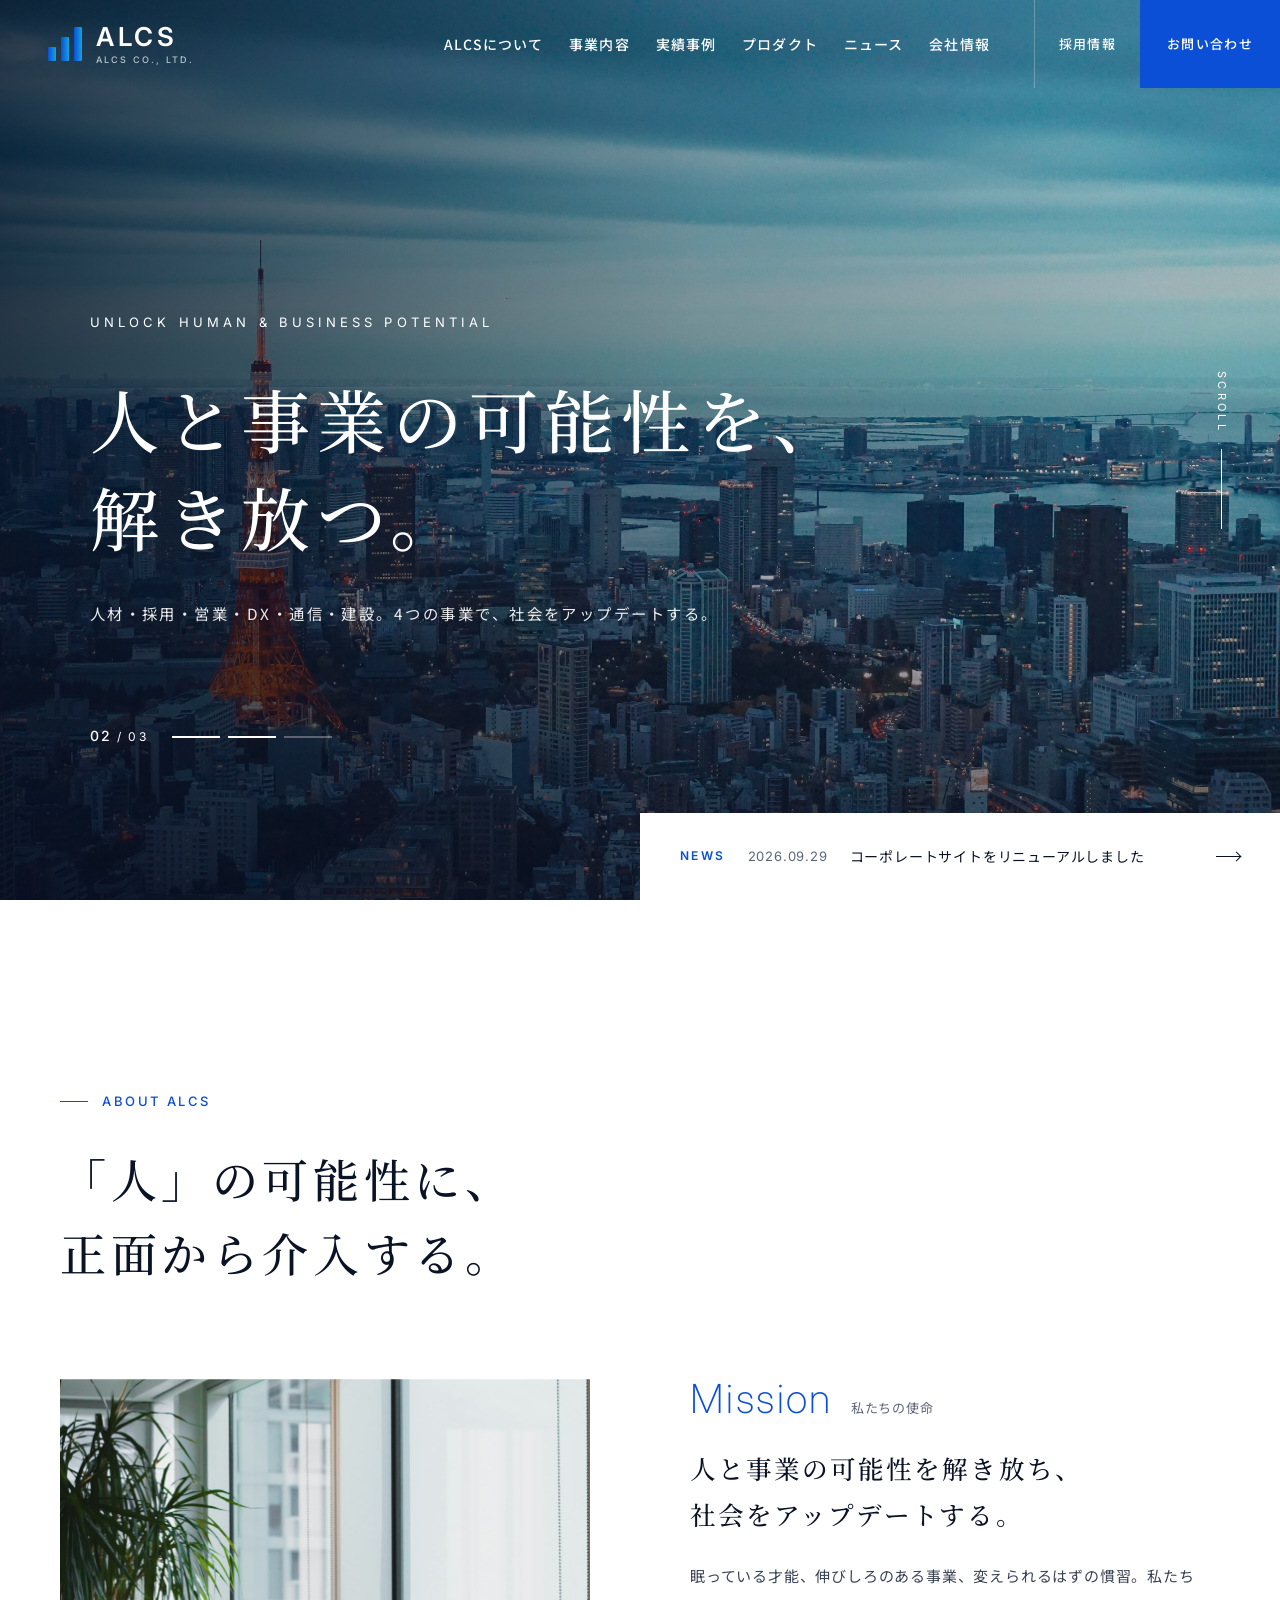
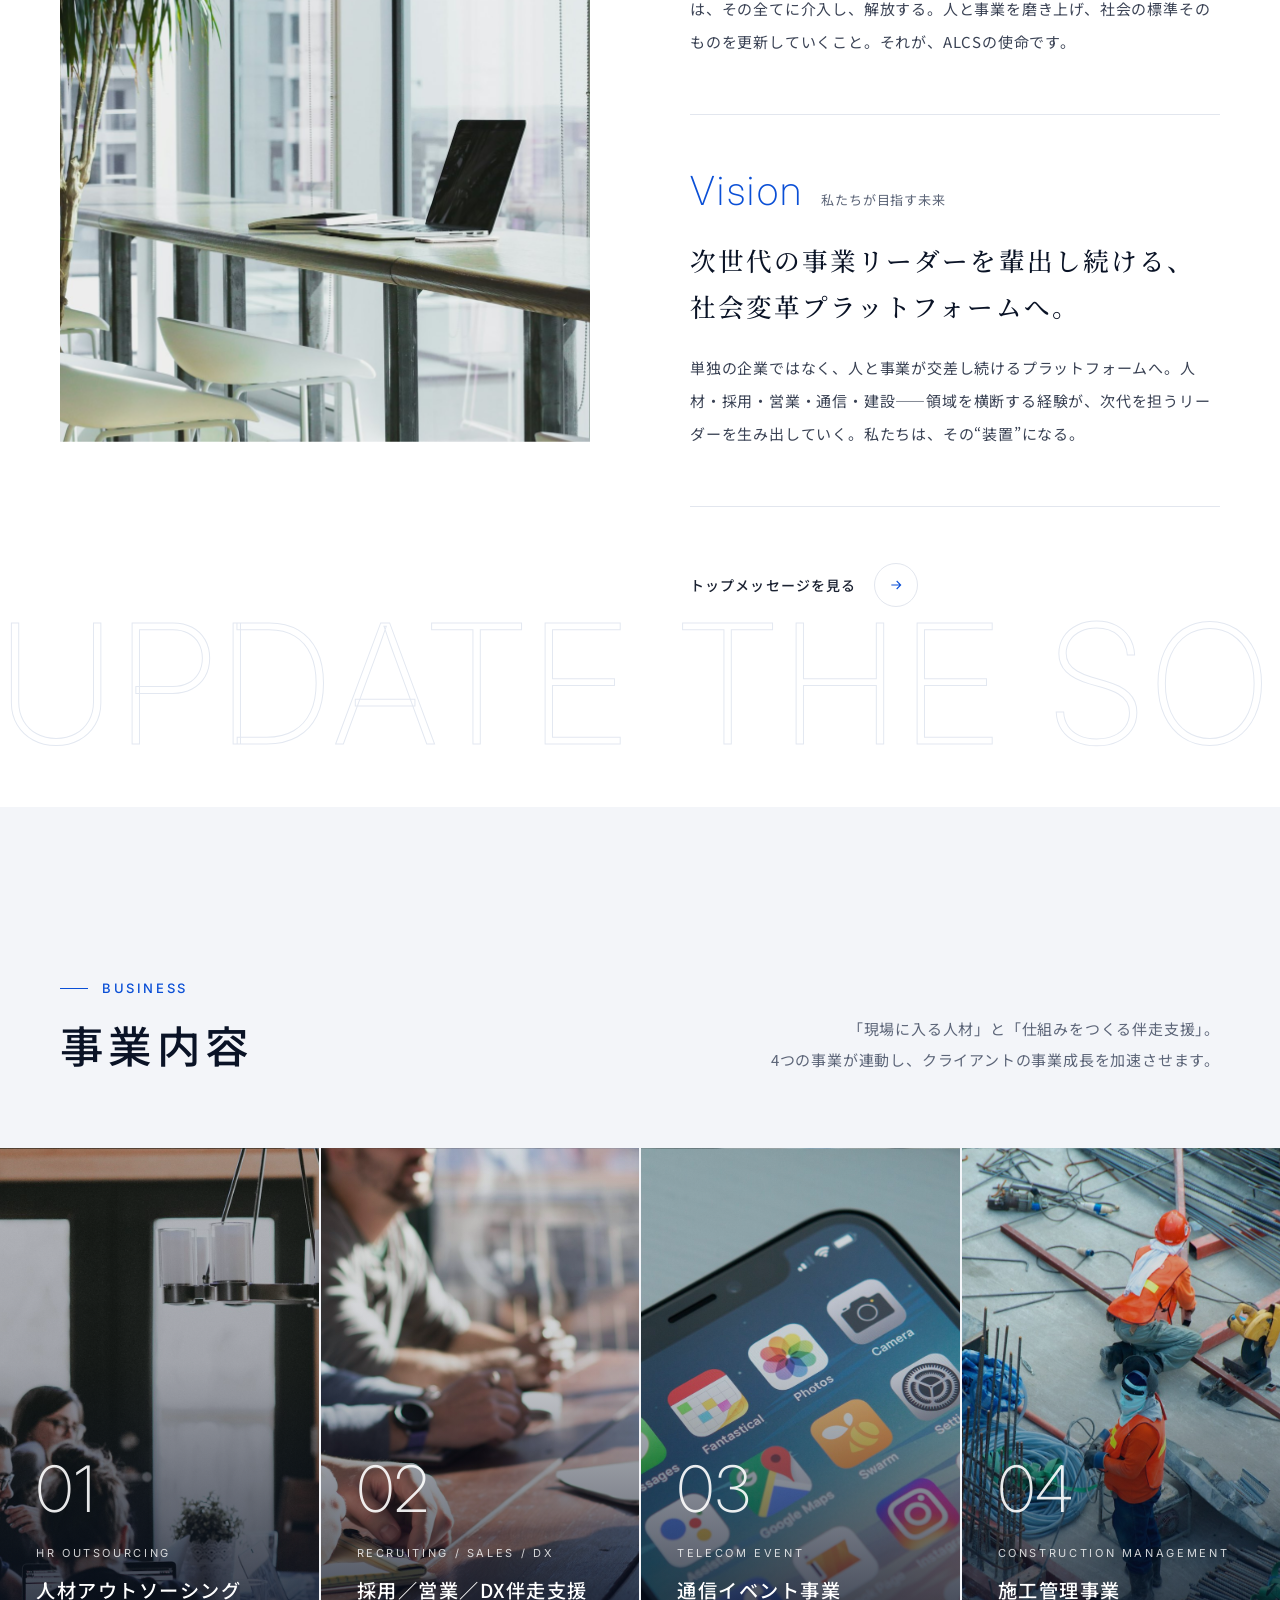
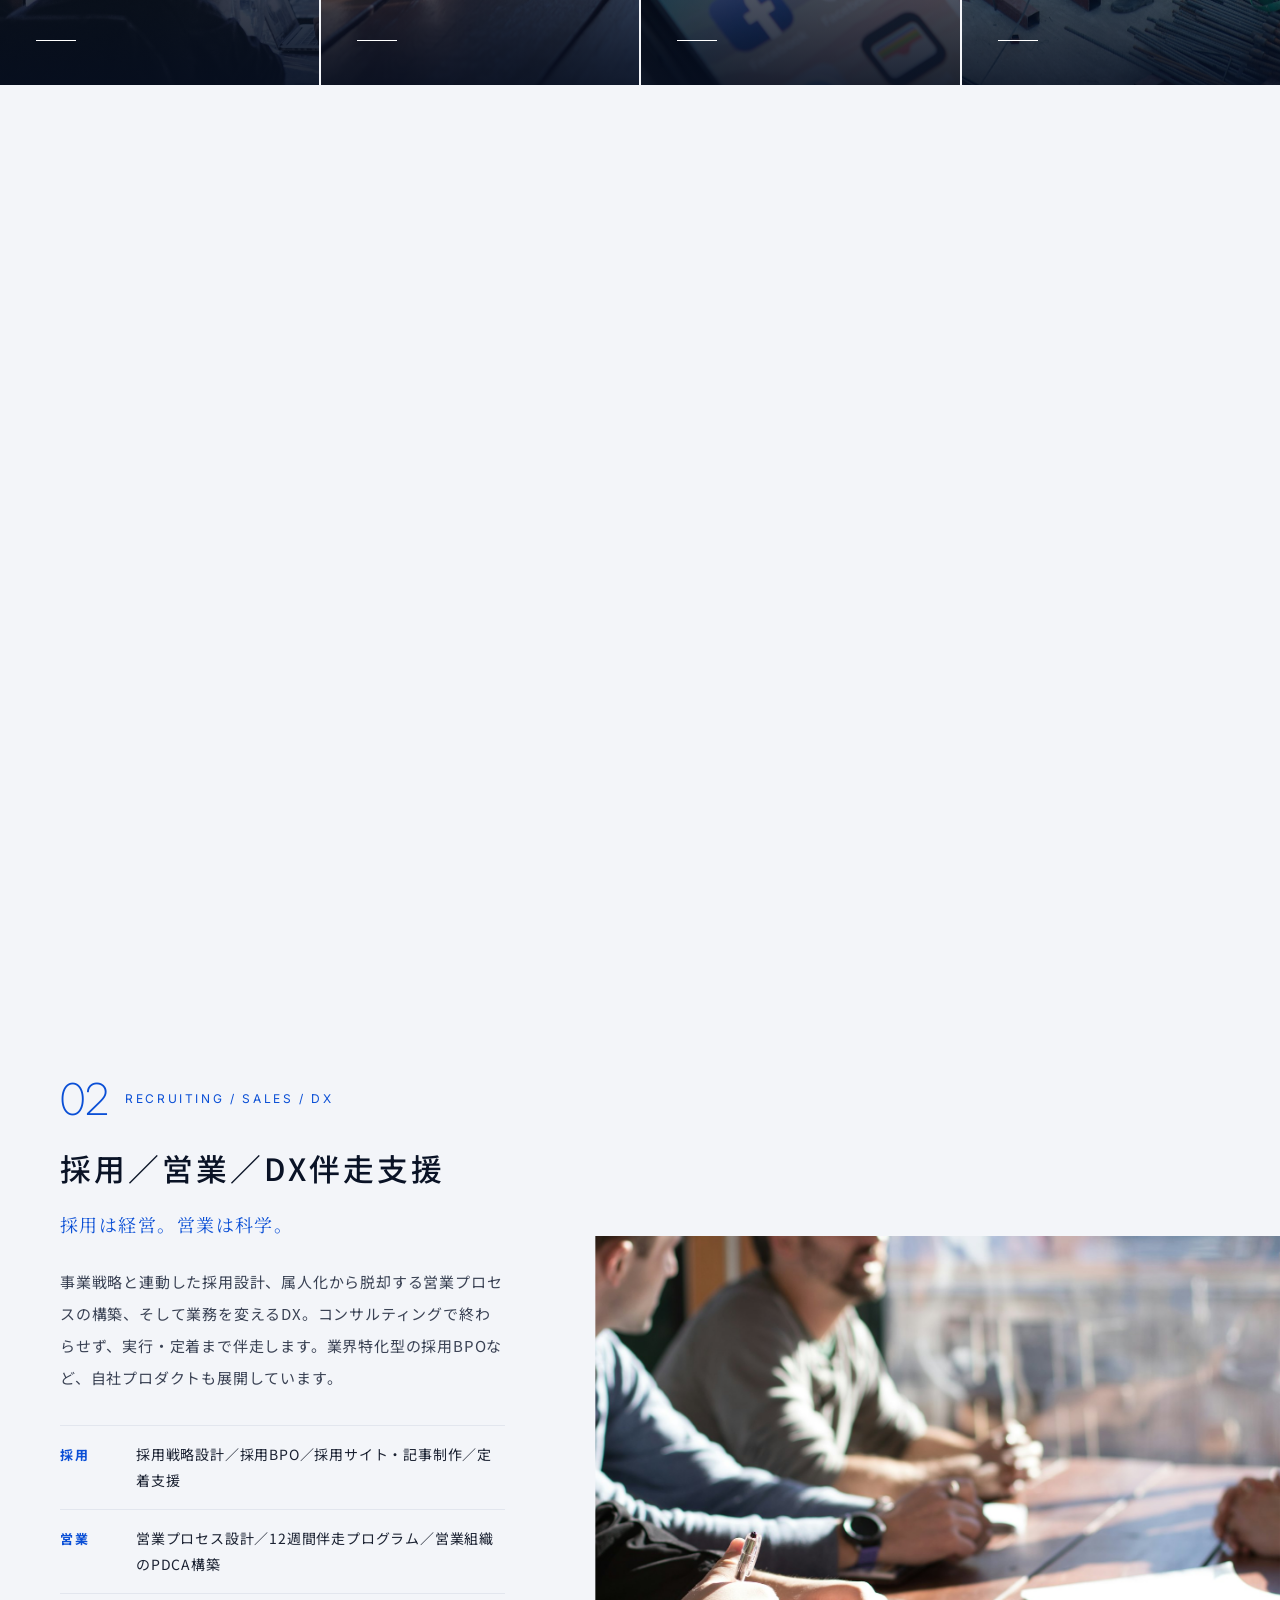
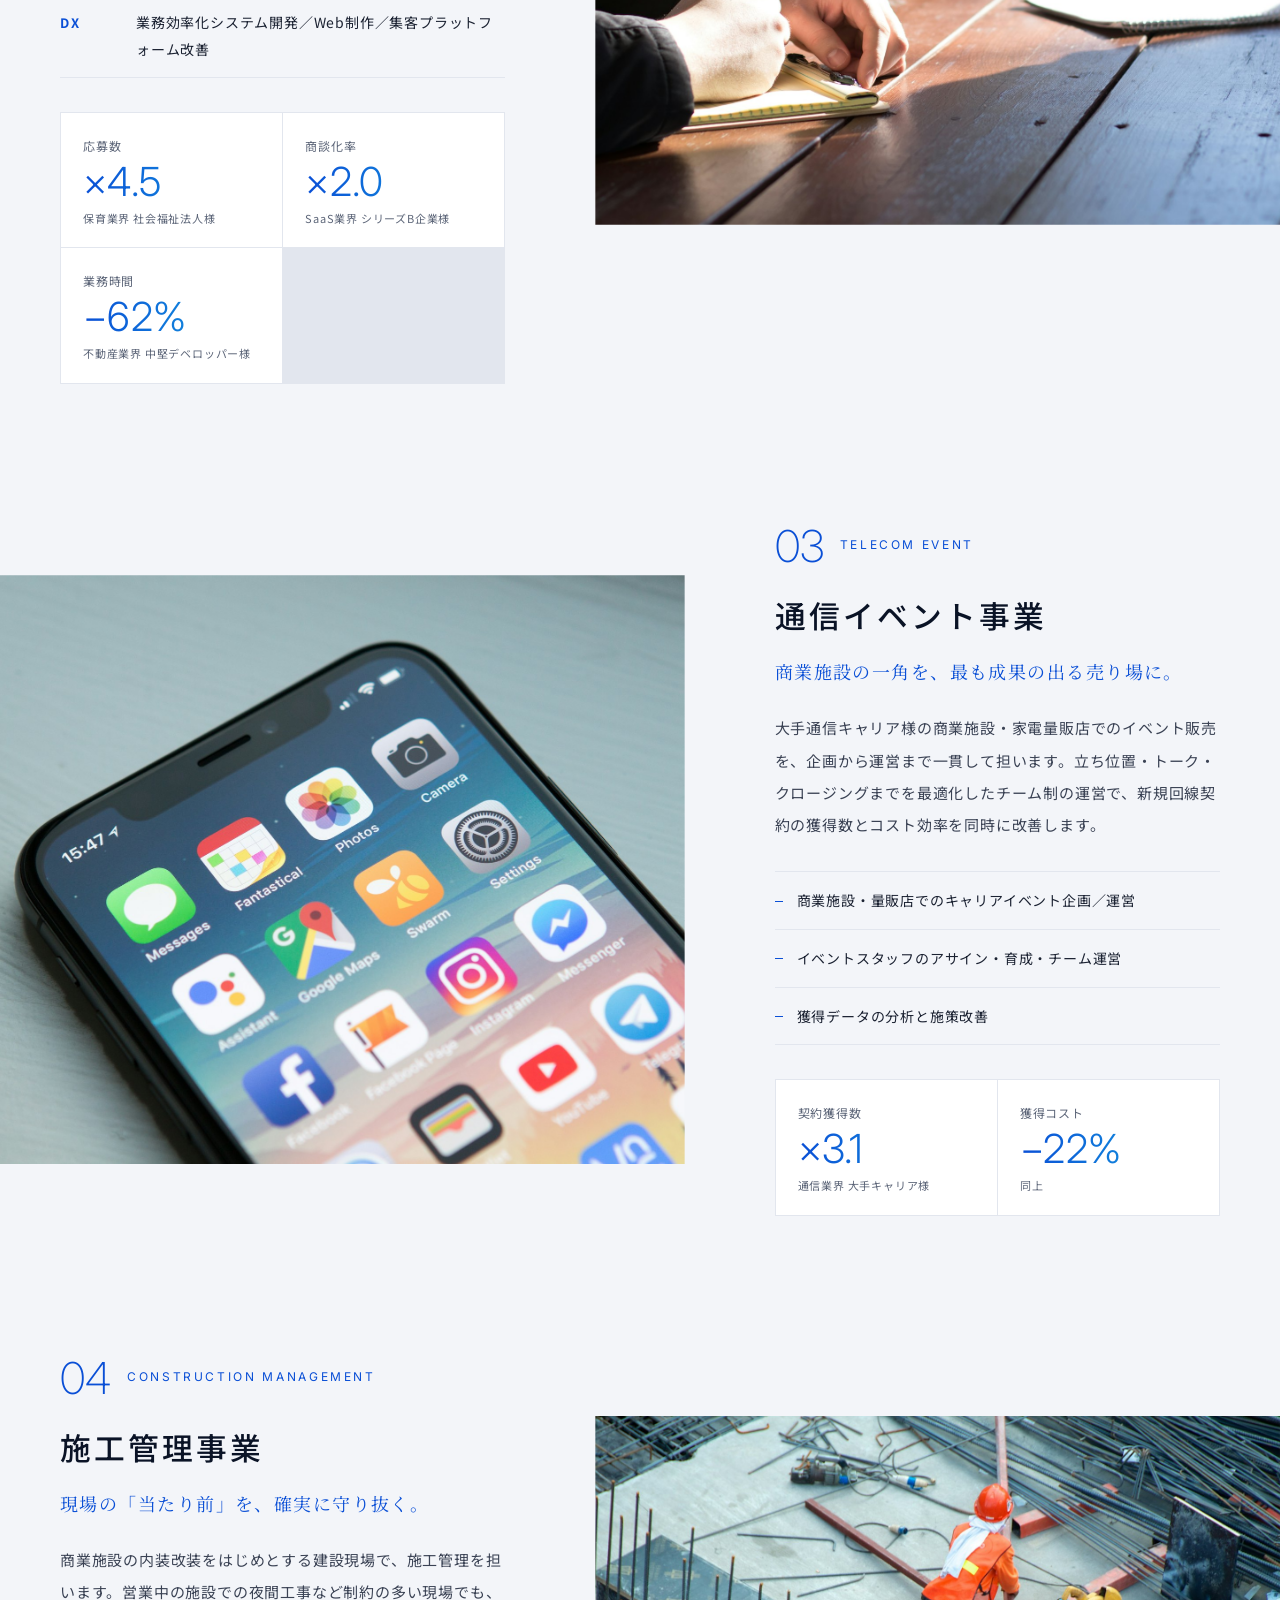
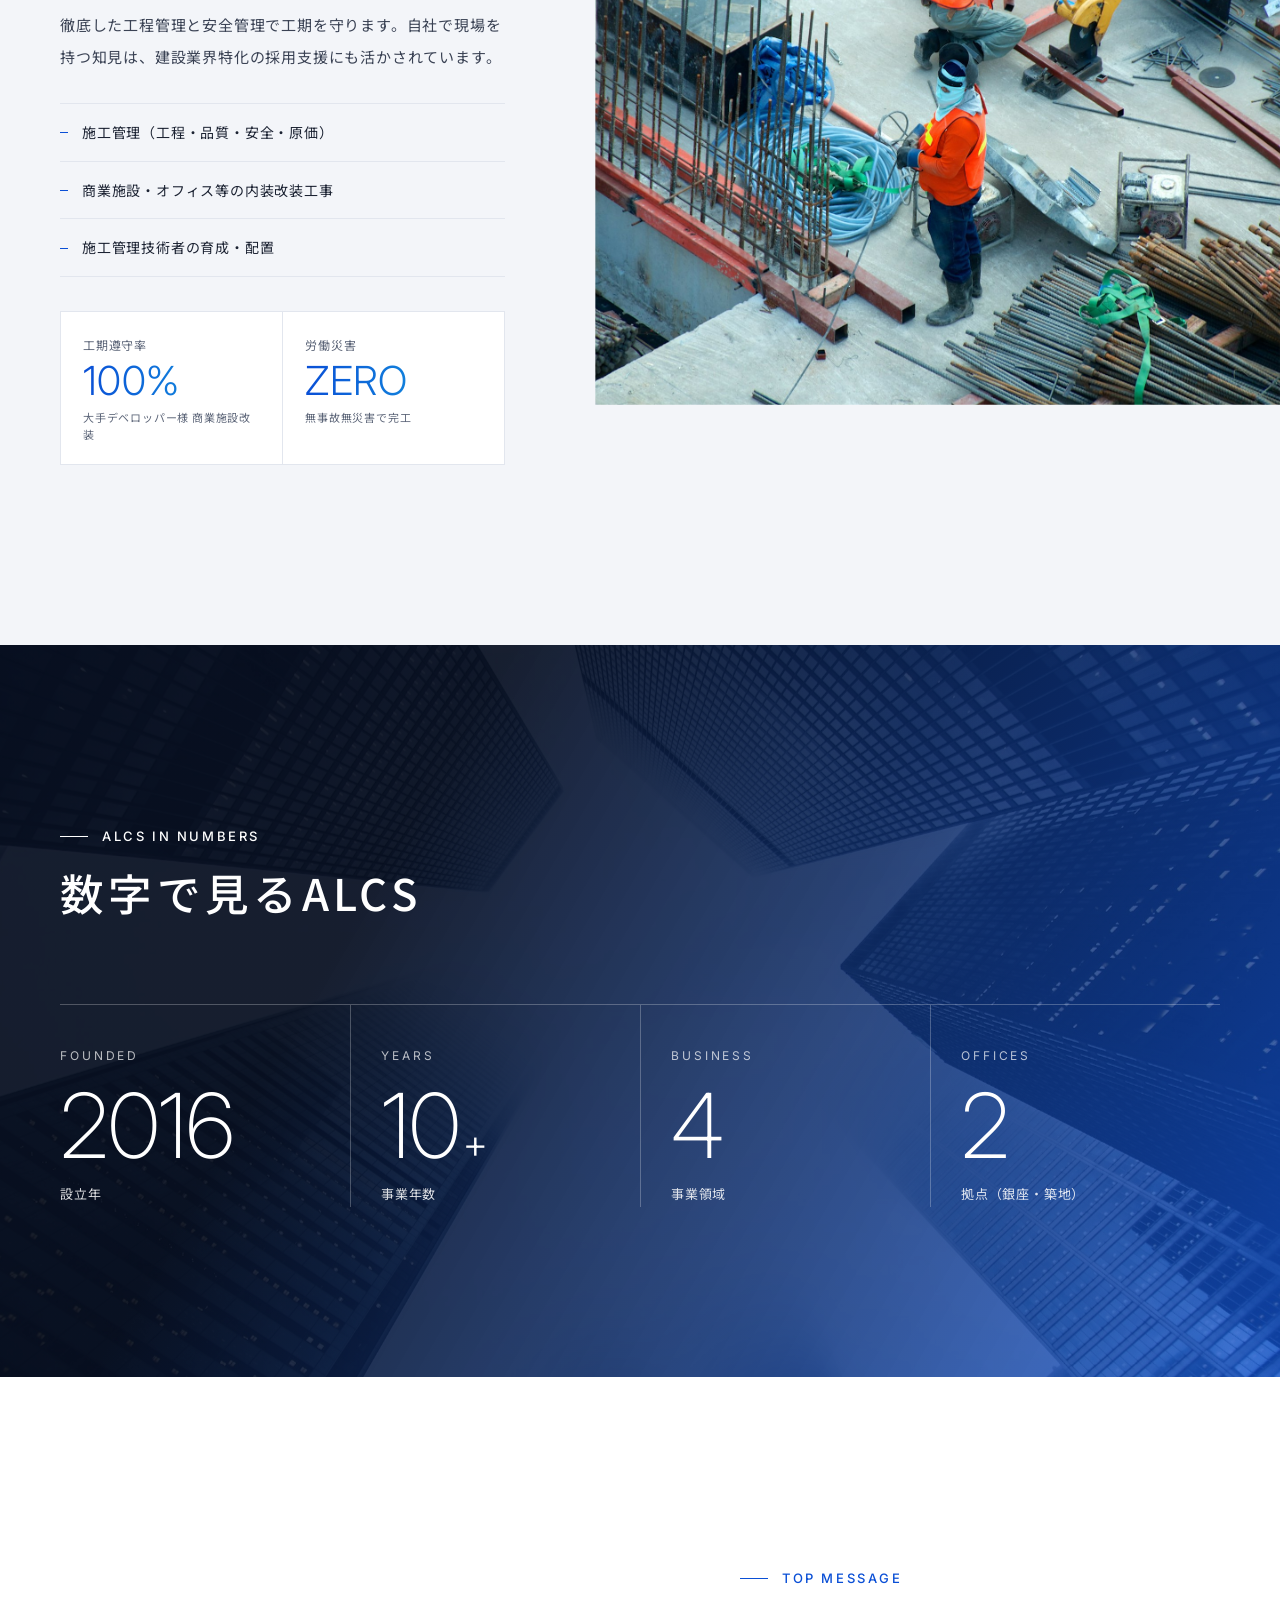
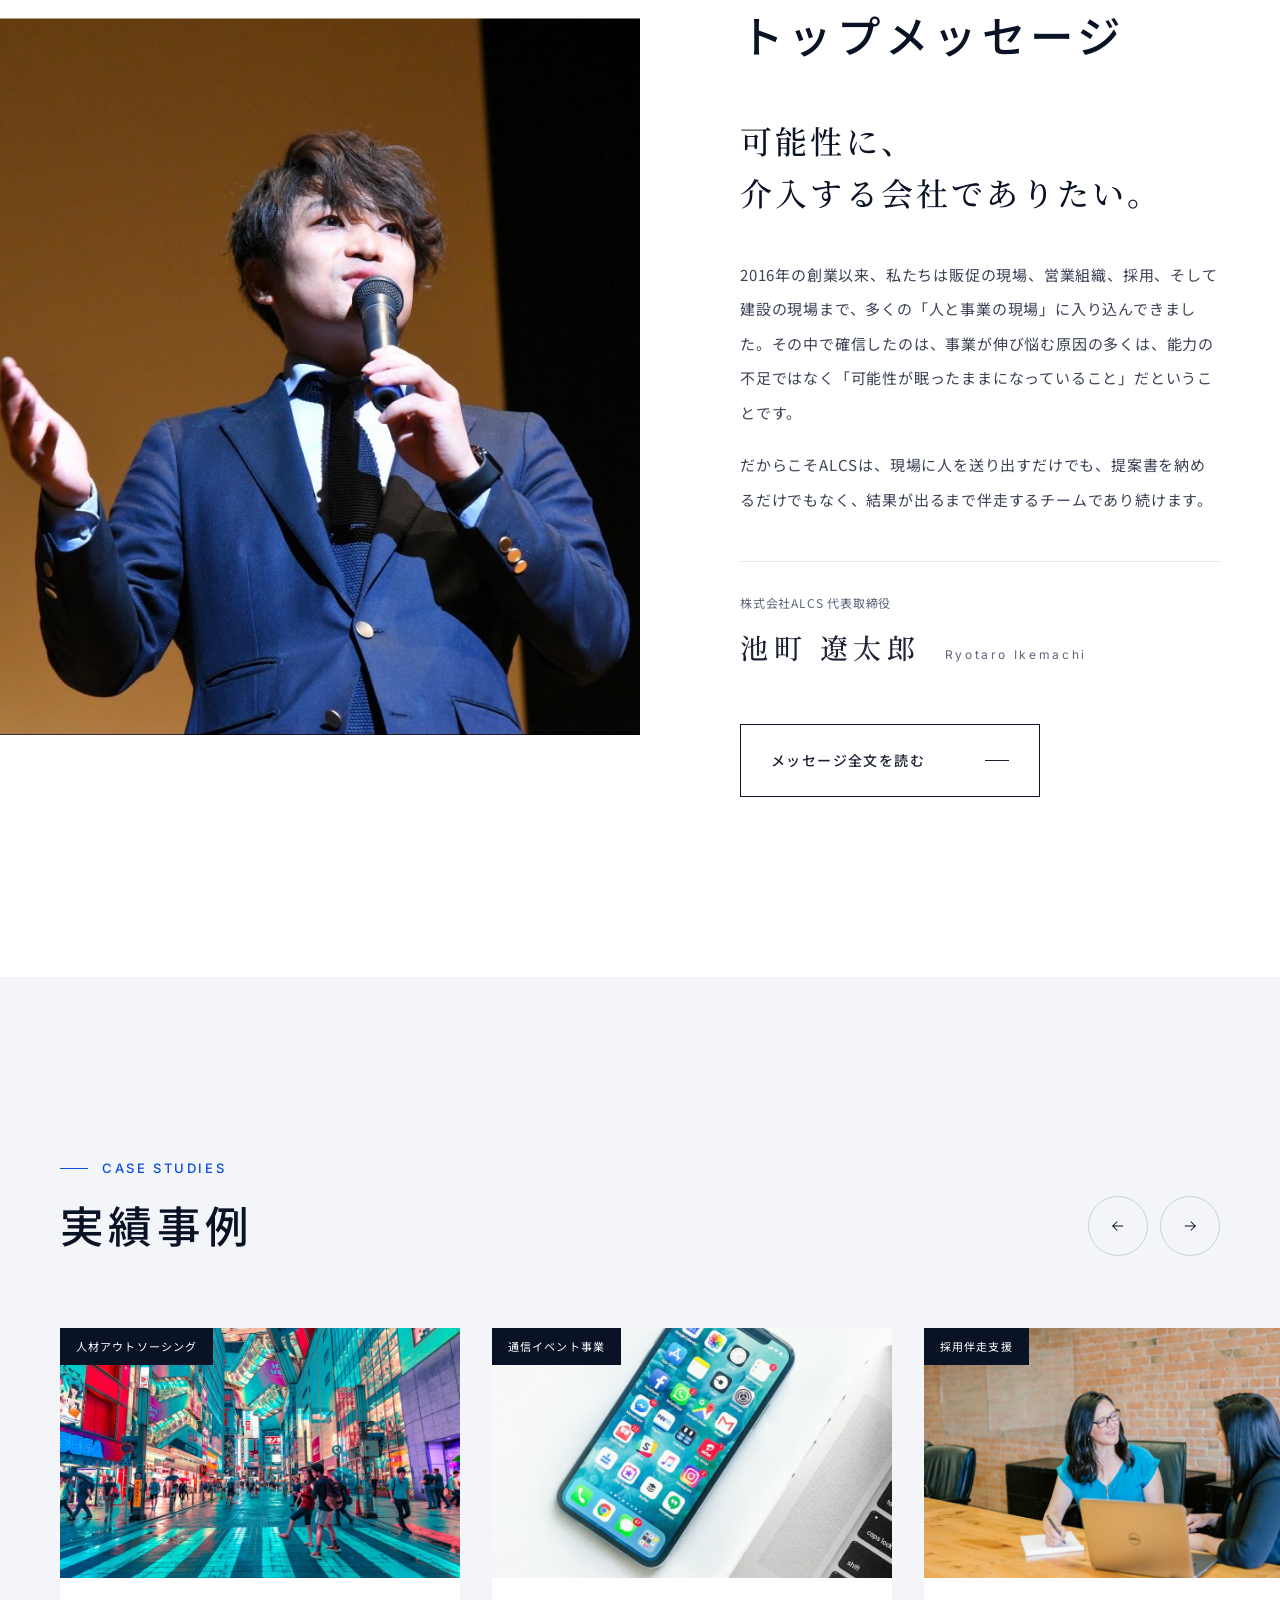
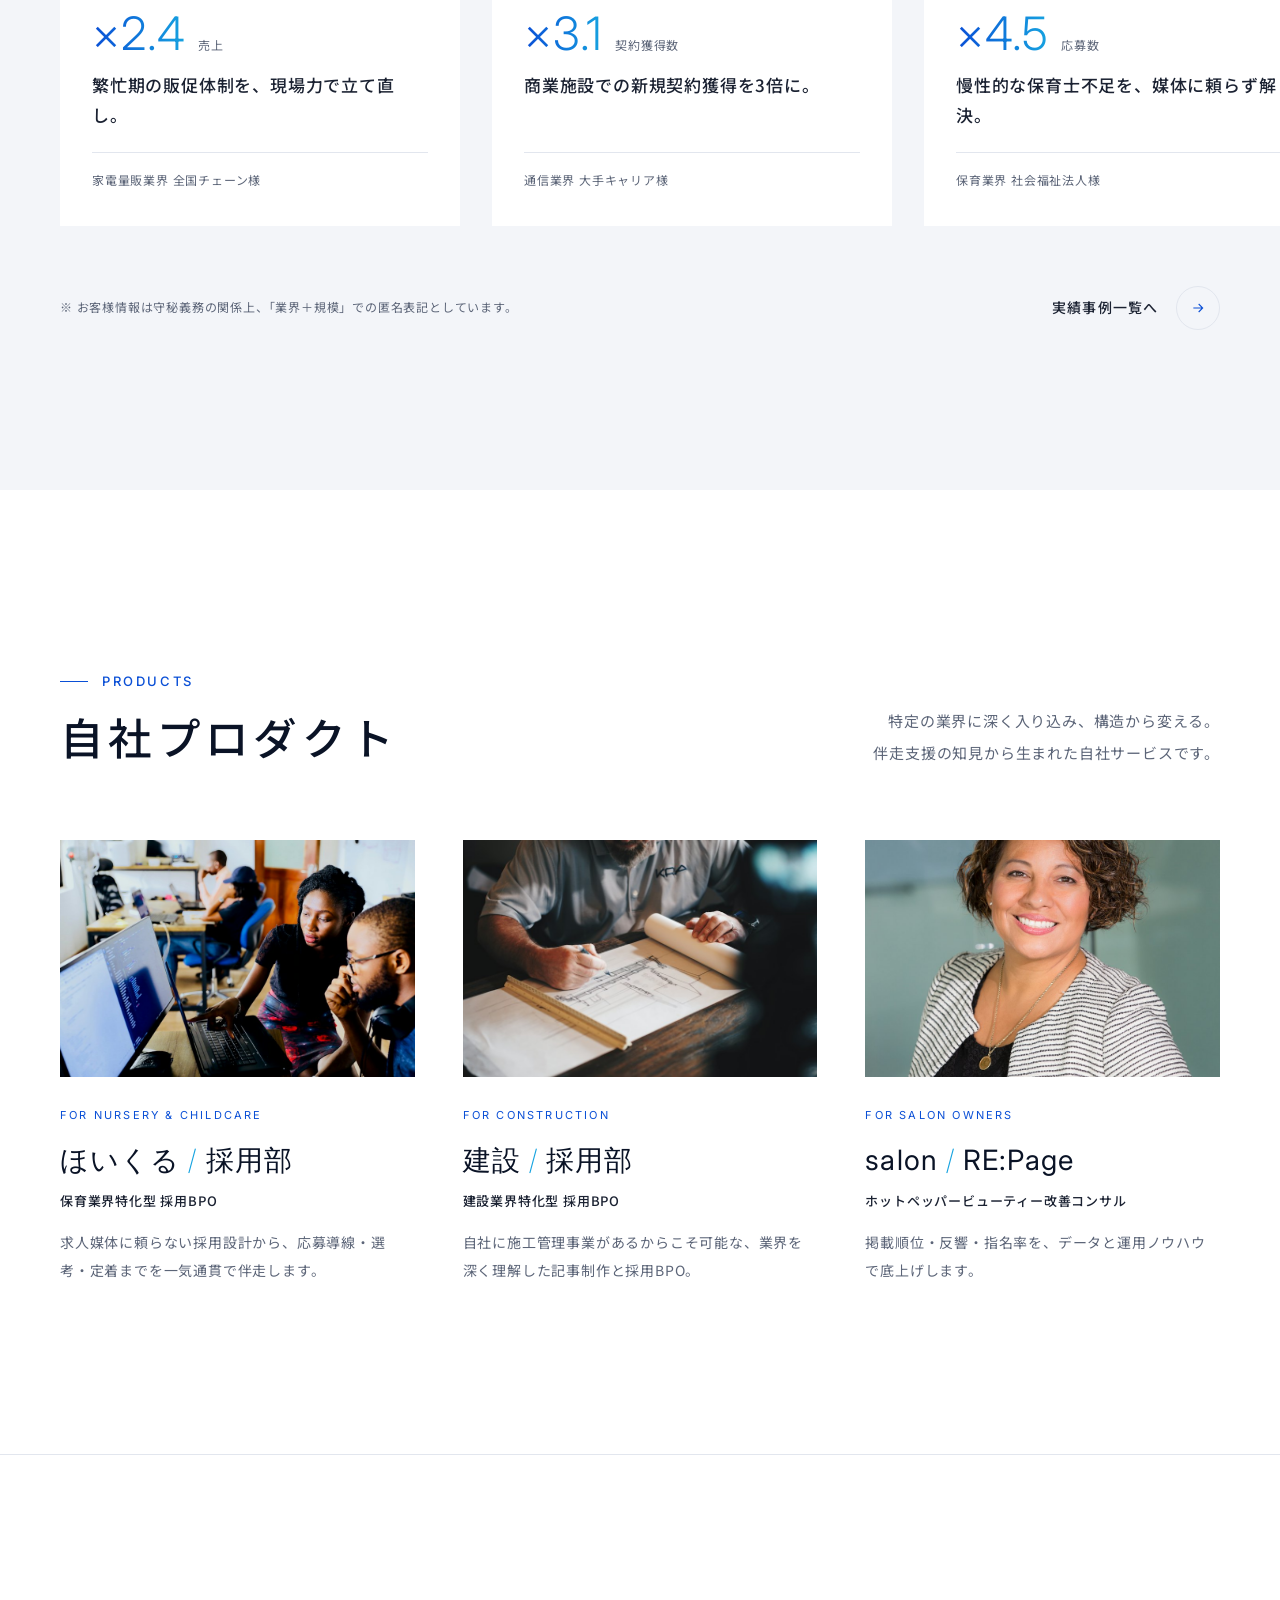
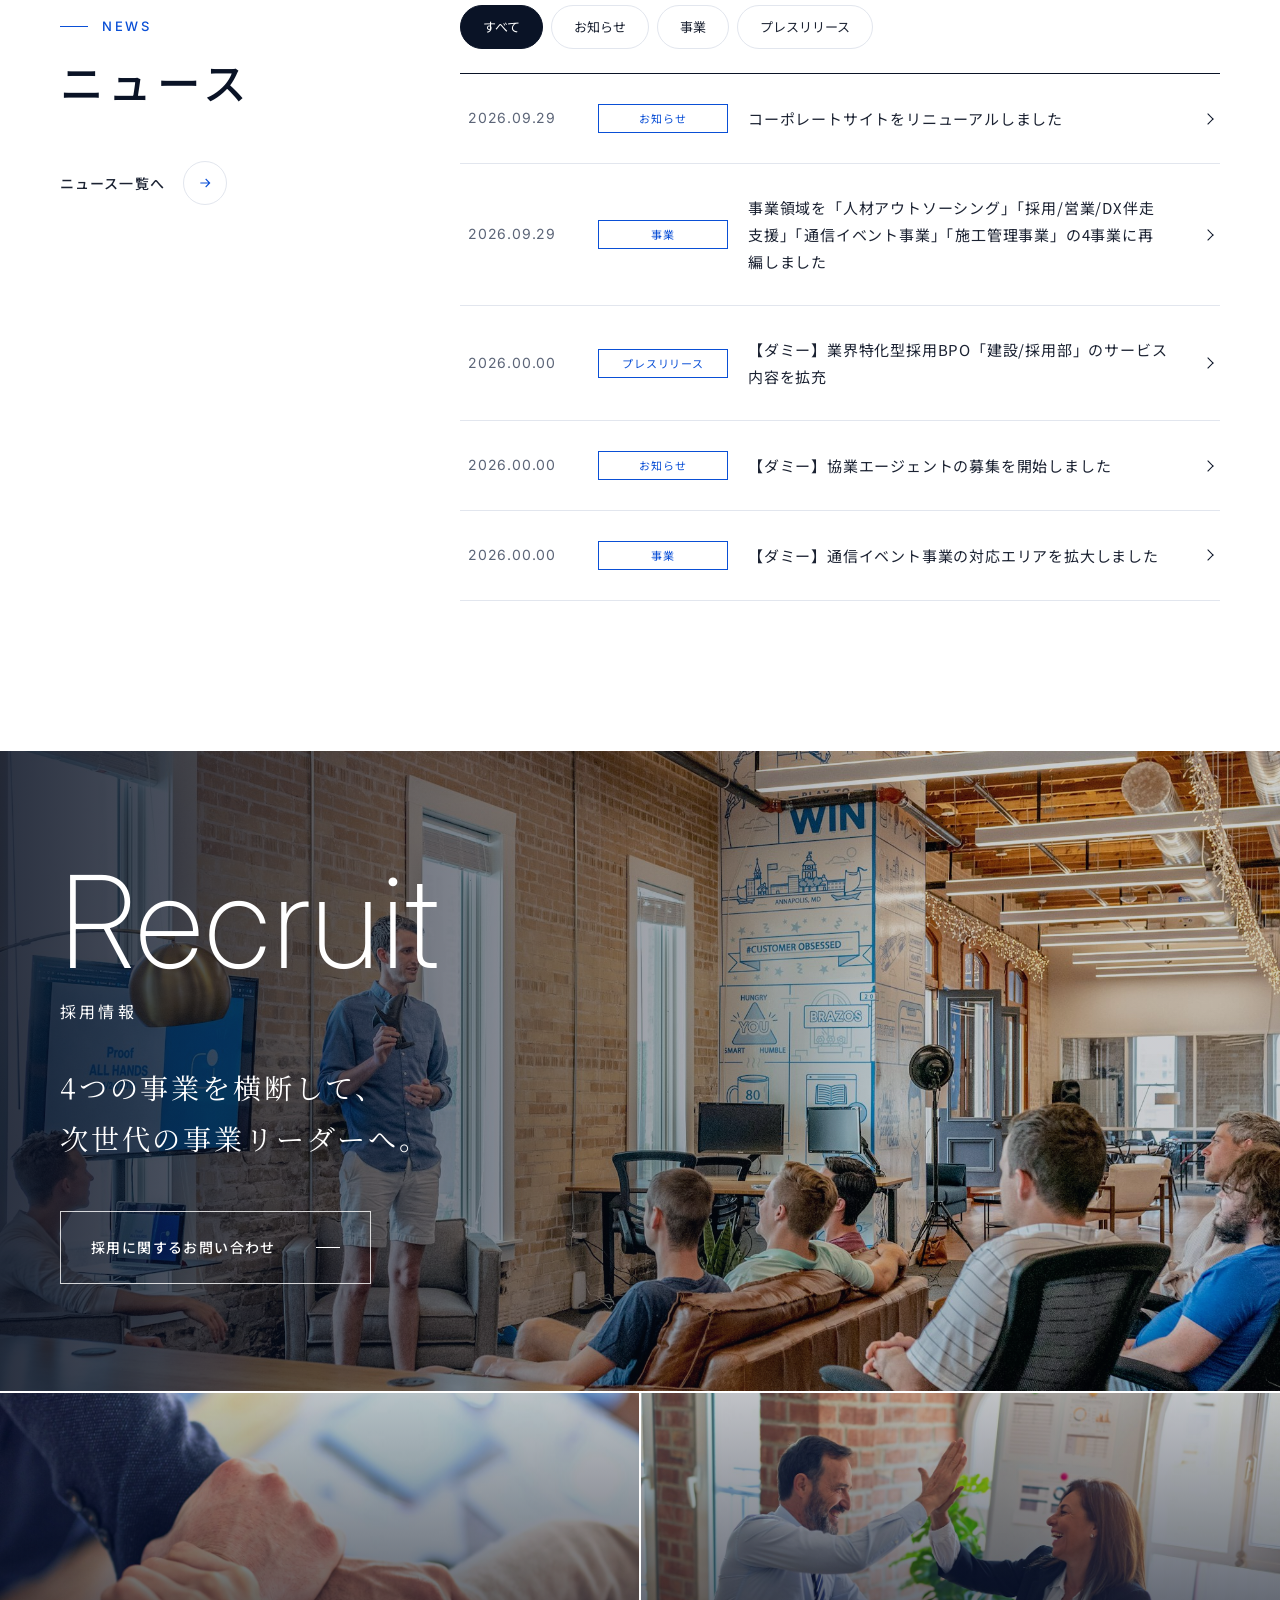
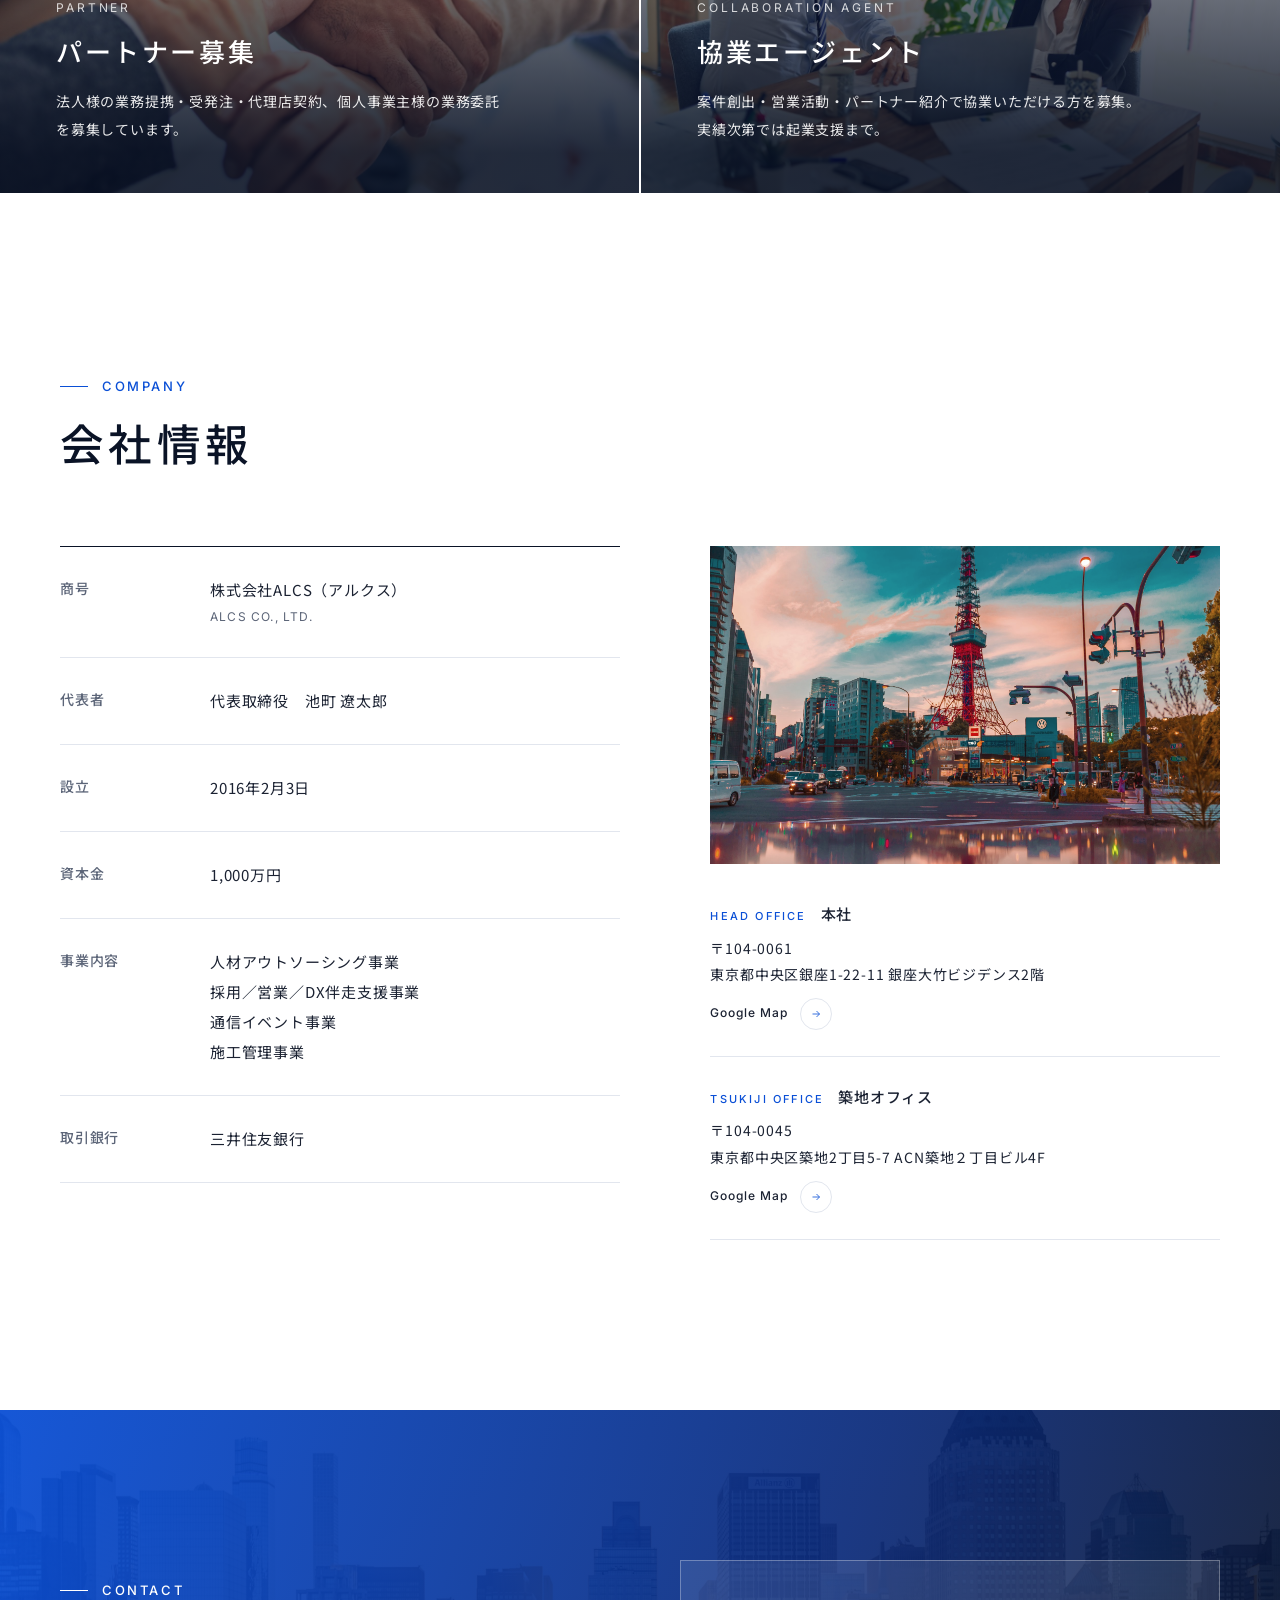
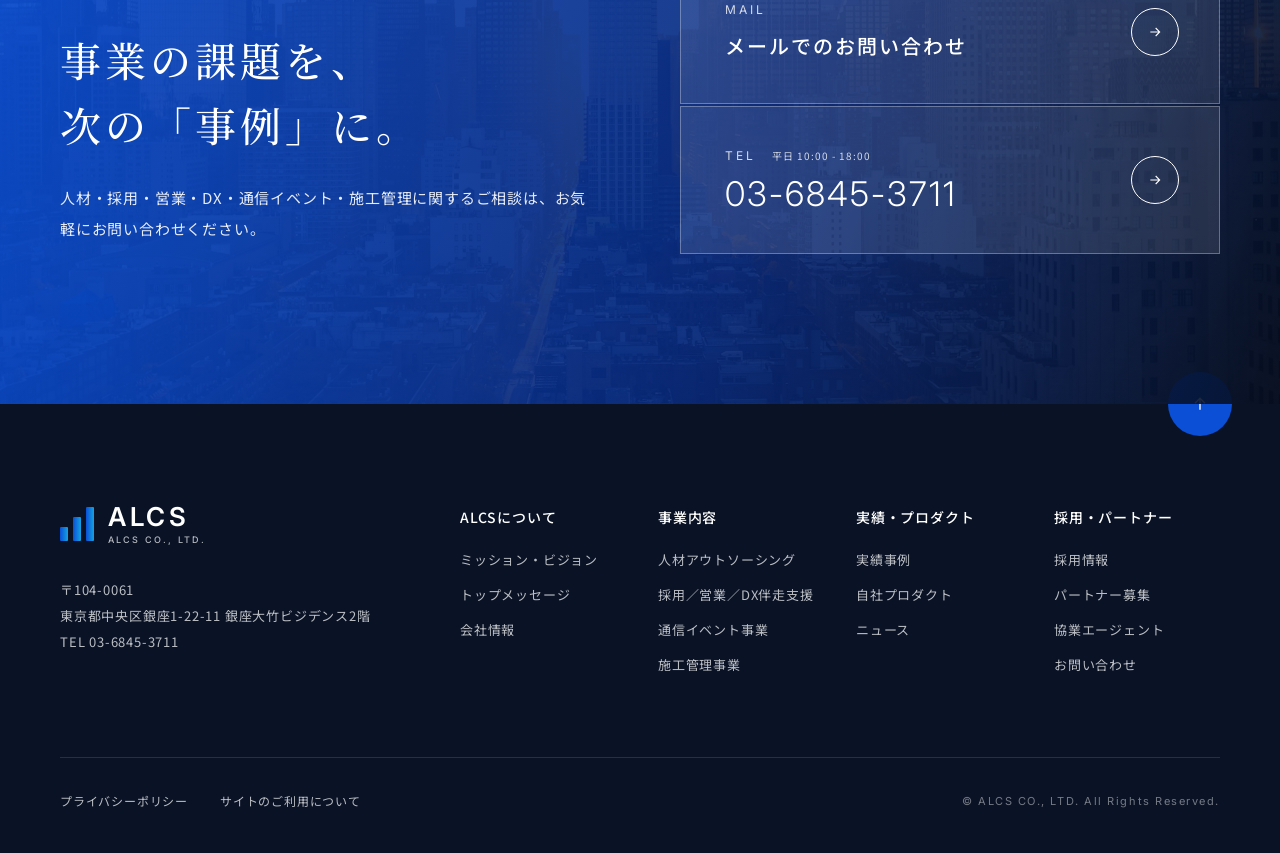
==== commit f95a1d25: "スクロール演出で写真が表示されない不具合を修正 Co-Authored-By: Claude Opus 5.5 <noreply@anthropic.com>" ====
--- a/index.html
+++ b/index.html
@@ -9,7 +9,7 @@
 <link rel="preconnect" href="https://fonts.googleapis.com">
 <link rel="preconnect" href="https://fonts.gstatic.com" crossorigin>
 <link href="https://fonts.googleapis.com/css2?family=Inter:wght@200;300;400;500;600&family=Noto+Sans+JP:wght@300;400;500;700&family=Noto+Serif+JP:wght@400;500;600&display=swap" rel="stylesheet">
-<link rel="stylesheet" href="css/style.css">
+<link rel="stylesheet" href="css/style.css?v=3">
 </head>
 <body>
 
@@ -265,8 +265,7 @@
 <section class="message" id="message">
   <div class="message__grid">
     <div class="message__photo reveal">
-      <div class="img-zoom" style="background-image:url(images/ceo.jpg)"></div>
-      <p class="message__tag">※ 仮写真</p>
+      <div class="img-zoom" style="background-image:url(images/ikemachi.jpg);background-position:55% 30%"></div>
     </div>
     <div class="message__body">
       <p class="label reveal">Top Message</p>
@@ -558,6 +557,6 @@
   <a href="#top" class="pagetop" aria-label="ページトップへ"></a>
 </footer>
 
-<script src="js/main.js"></script>
+<script src="js/main.js?v=3"></script>
 </body>
 </html>
--- a/css/style.css
+++ b/css/style.css
@@ -59,8 +59,9 @@
 /* reveal animation */
 .reveal{opacity:0;transform:translateY(48px);transition:opacity 1.2s var(--ease),transform 1.2s var(--ease)}
 .reveal.is-in{opacity:1;transform:none}
-.about__img.reveal,.biz-row__img.reveal,.message__photo.reveal{clip-path:inset(0 0 100% 0);transform:none;opacity:1;transition:clip-path 1.4s var(--ease)}
-.about__img.reveal.is-in,.biz-row__img.reveal.is-in,.message__photo.reveal.is-in{clip-path:inset(0 0 0 0)}
+.about__img.reveal,.biz-row__img.reveal,.message__photo.reveal{transform:none;opacity:1}
+.about__img.reveal > .img-zoom,.biz-row__img.reveal > .img-zoom,.message__photo.reveal > .img-zoom{clip-path:inset(0 0 100% 0);transition:clip-path 1.4s var(--ease),transform 1.4s var(--ease)}
+.about__img.reveal.is-in > .img-zoom,.biz-row__img.reveal.is-in > .img-zoom,.message__photo.reveal.is-in > .img-zoom{clip-path:inset(0 0 0 0)}
 
 /* ---------- logo ---------- */
 .logo{display:inline-flex;align-items:center;gap:14px}
@@ -215,7 +216,6 @@
 .message{padding:180px 0}
 .message__grid{display:grid;grid-template-columns:1fr 1fr;align-items:center}
 .message__photo{position:relative;height:clamp(560px,56vw,820px);overflow:hidden}
-.message__photo .img-zoom{background-position:center 20%}
 .message__tag{position:absolute;right:16px;bottom:12px;font-size:11px;color:rgba(255,255,255,.8)}
 .message__body{padding:0 max(60px,calc((100vw - 1280px)/2)) 0 100px}
 .message__lead{font-family:var(--serif);font-weight:500;font-size:clamp(24px,2.5vw,38px);line-height:1.6;letter-spacing:.1em;margin:50px 0 40px;color:var(--ink)}
@@ -344,7 +344,7 @@
 
 @media (prefers-reduced-motion:reduce){
   *,*::before,*::after{animation:none!important;transition:none!important}
-  .reveal{opacity:1;transform:none;clip-path:none!important}
+  .reveal,.reveal > .img-zoom{opacity:1;transform:none;clip-path:none!important}
 }
 
 /* =========================================================
@@ -379,7 +379,7 @@
   .biz-row__body,.biz-row--rev .biz-row__body{padding:56px 32px 0}
   .biz-row__img{height:56vw}
   .message__grid{grid-template-columns:1fr}
-  .message__photo{height:70vw;max-height:640px}
+  .message__photo{height:auto;aspect-ratio:1/1;max-height:720px}
   .message__body{padding:80px 32px 0}
   .news__grid,.company__grid,.contact__inner,.about__grid{grid-template-columns:1fr;gap:56px}
   .about__img{position:relative;top:0;aspect-ratio:16/10}
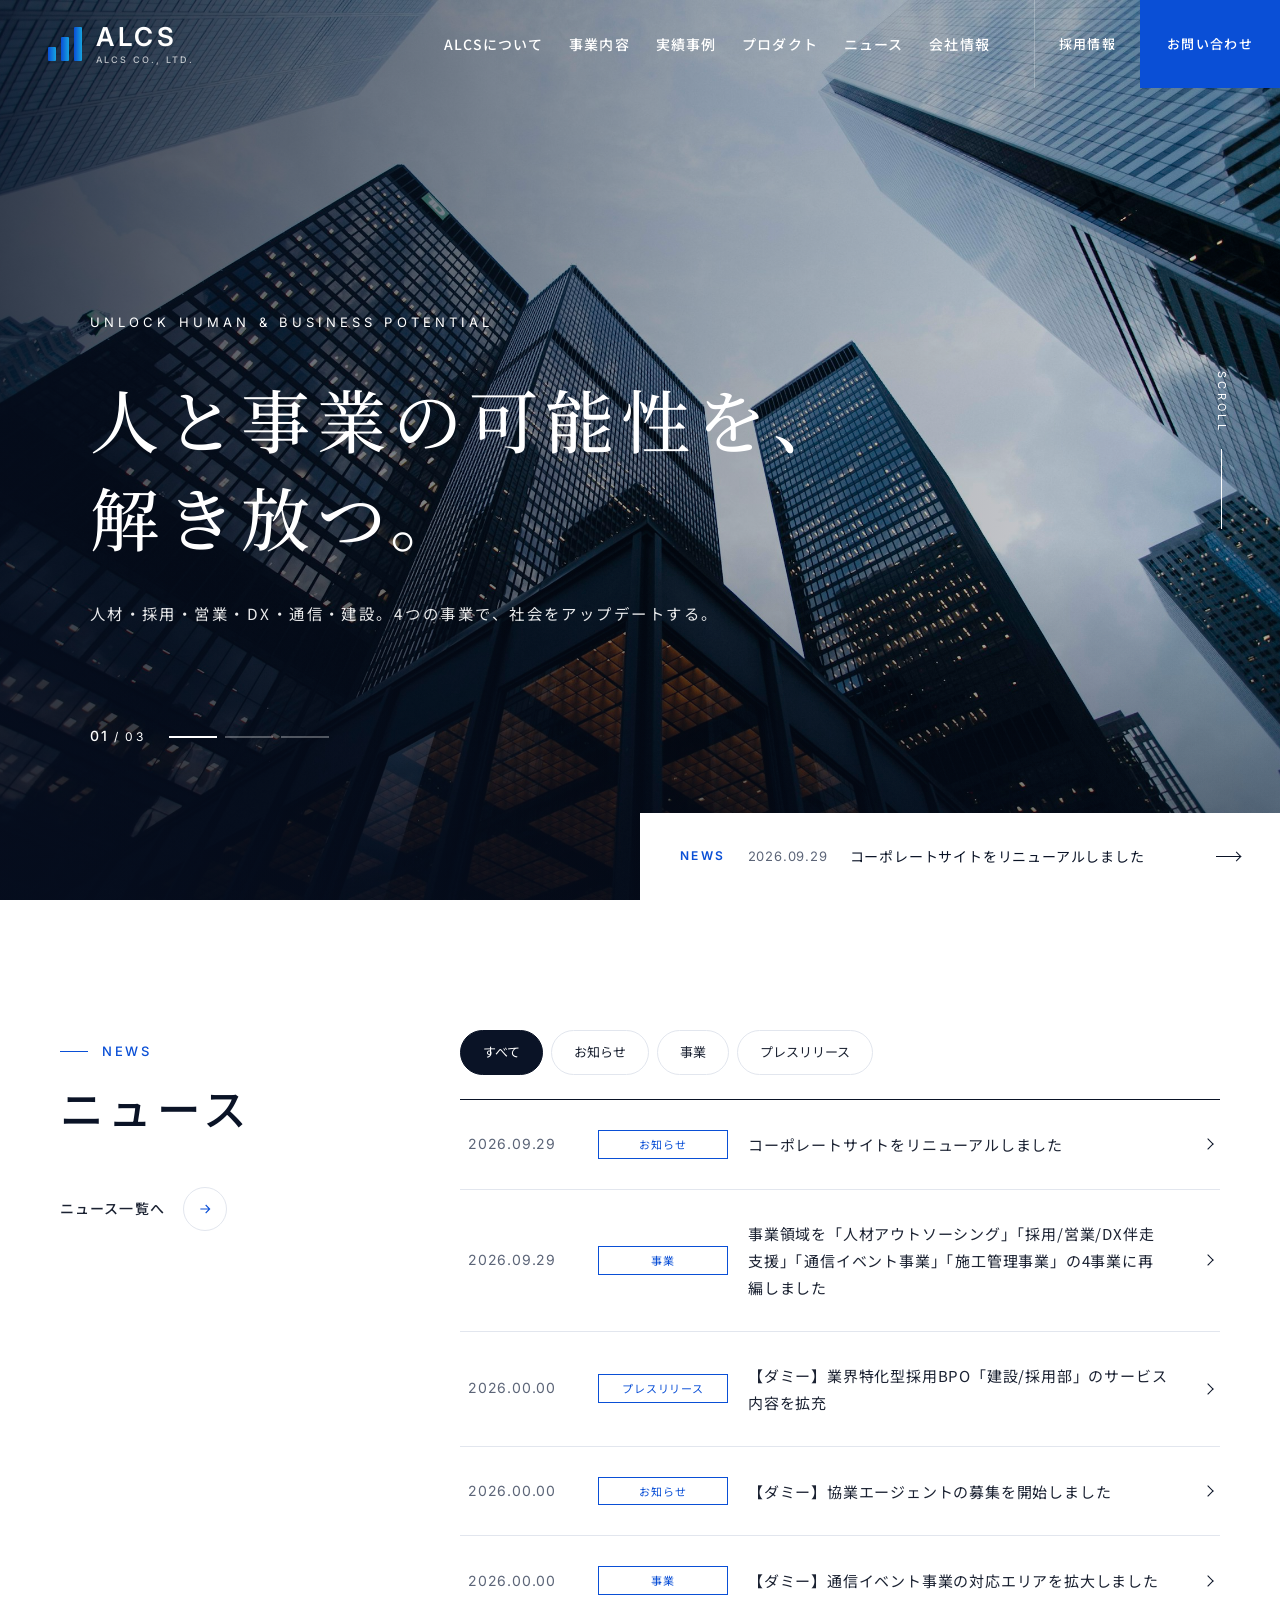
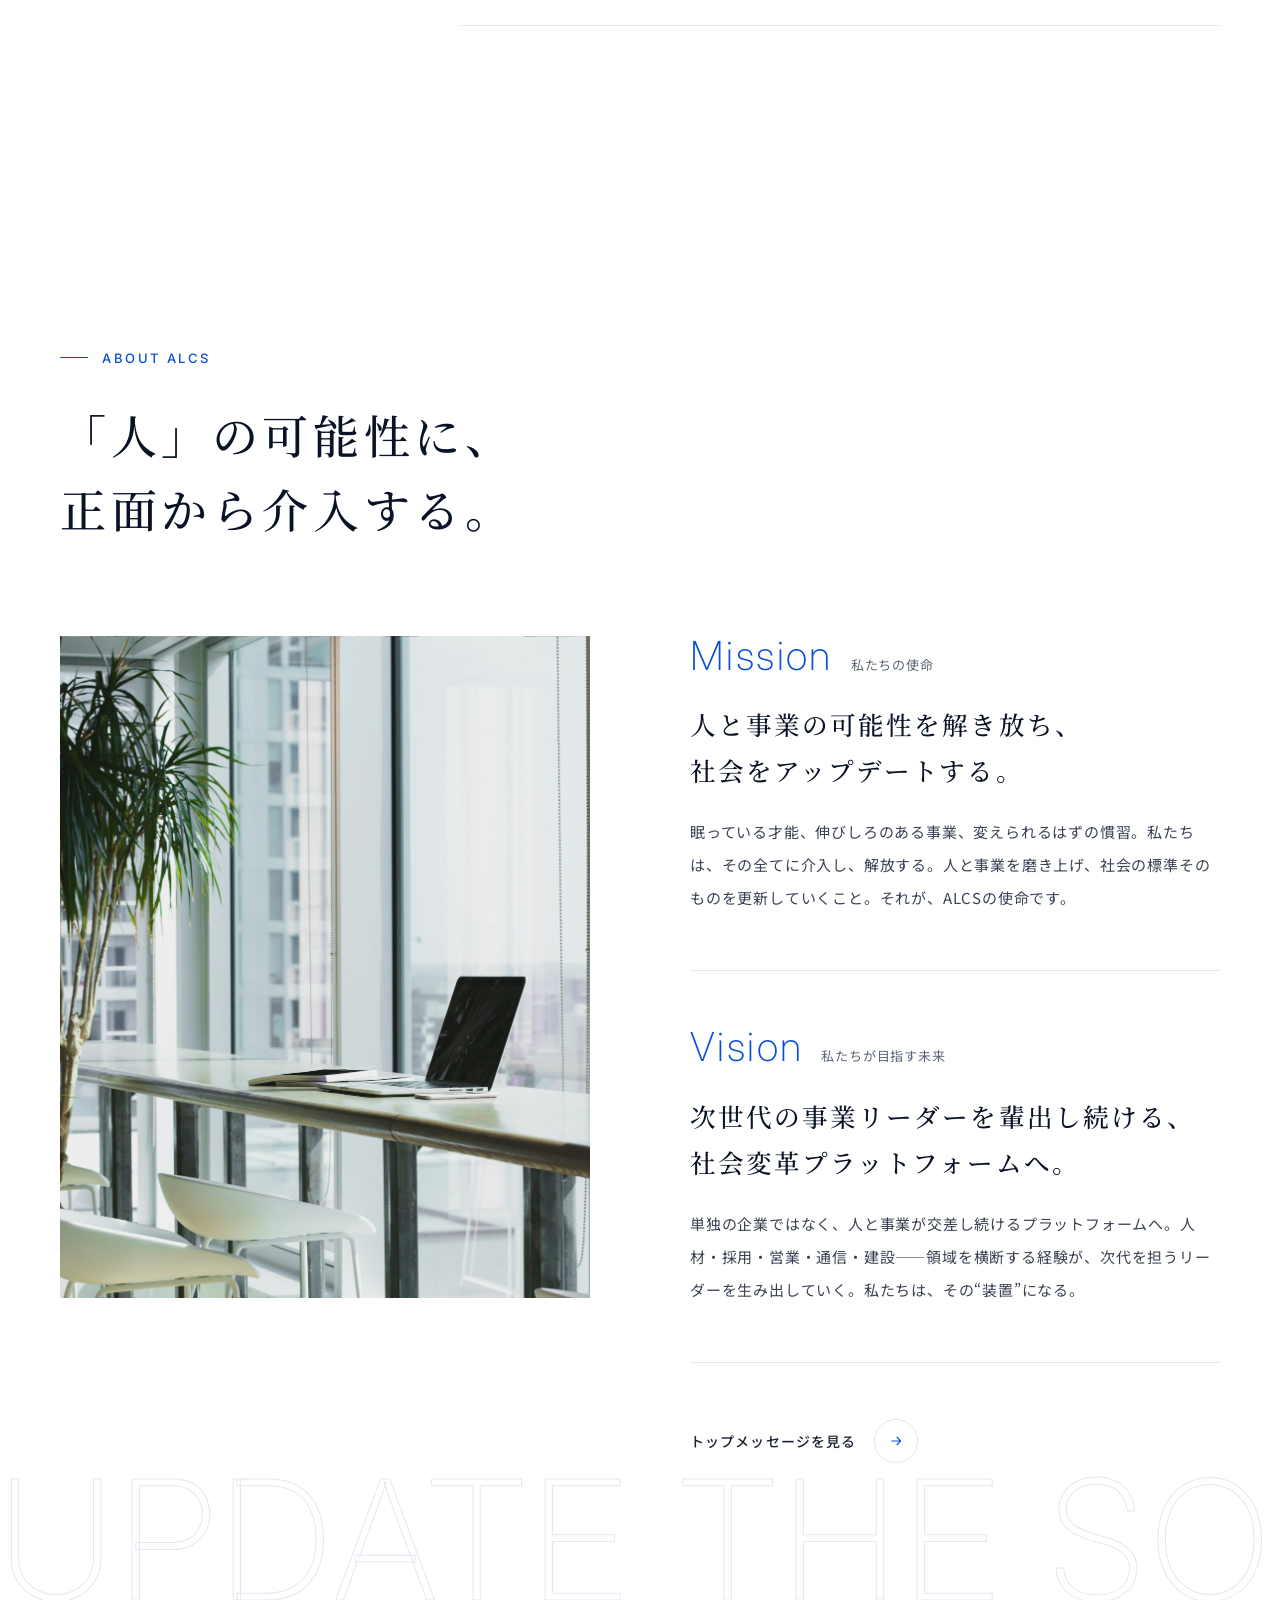
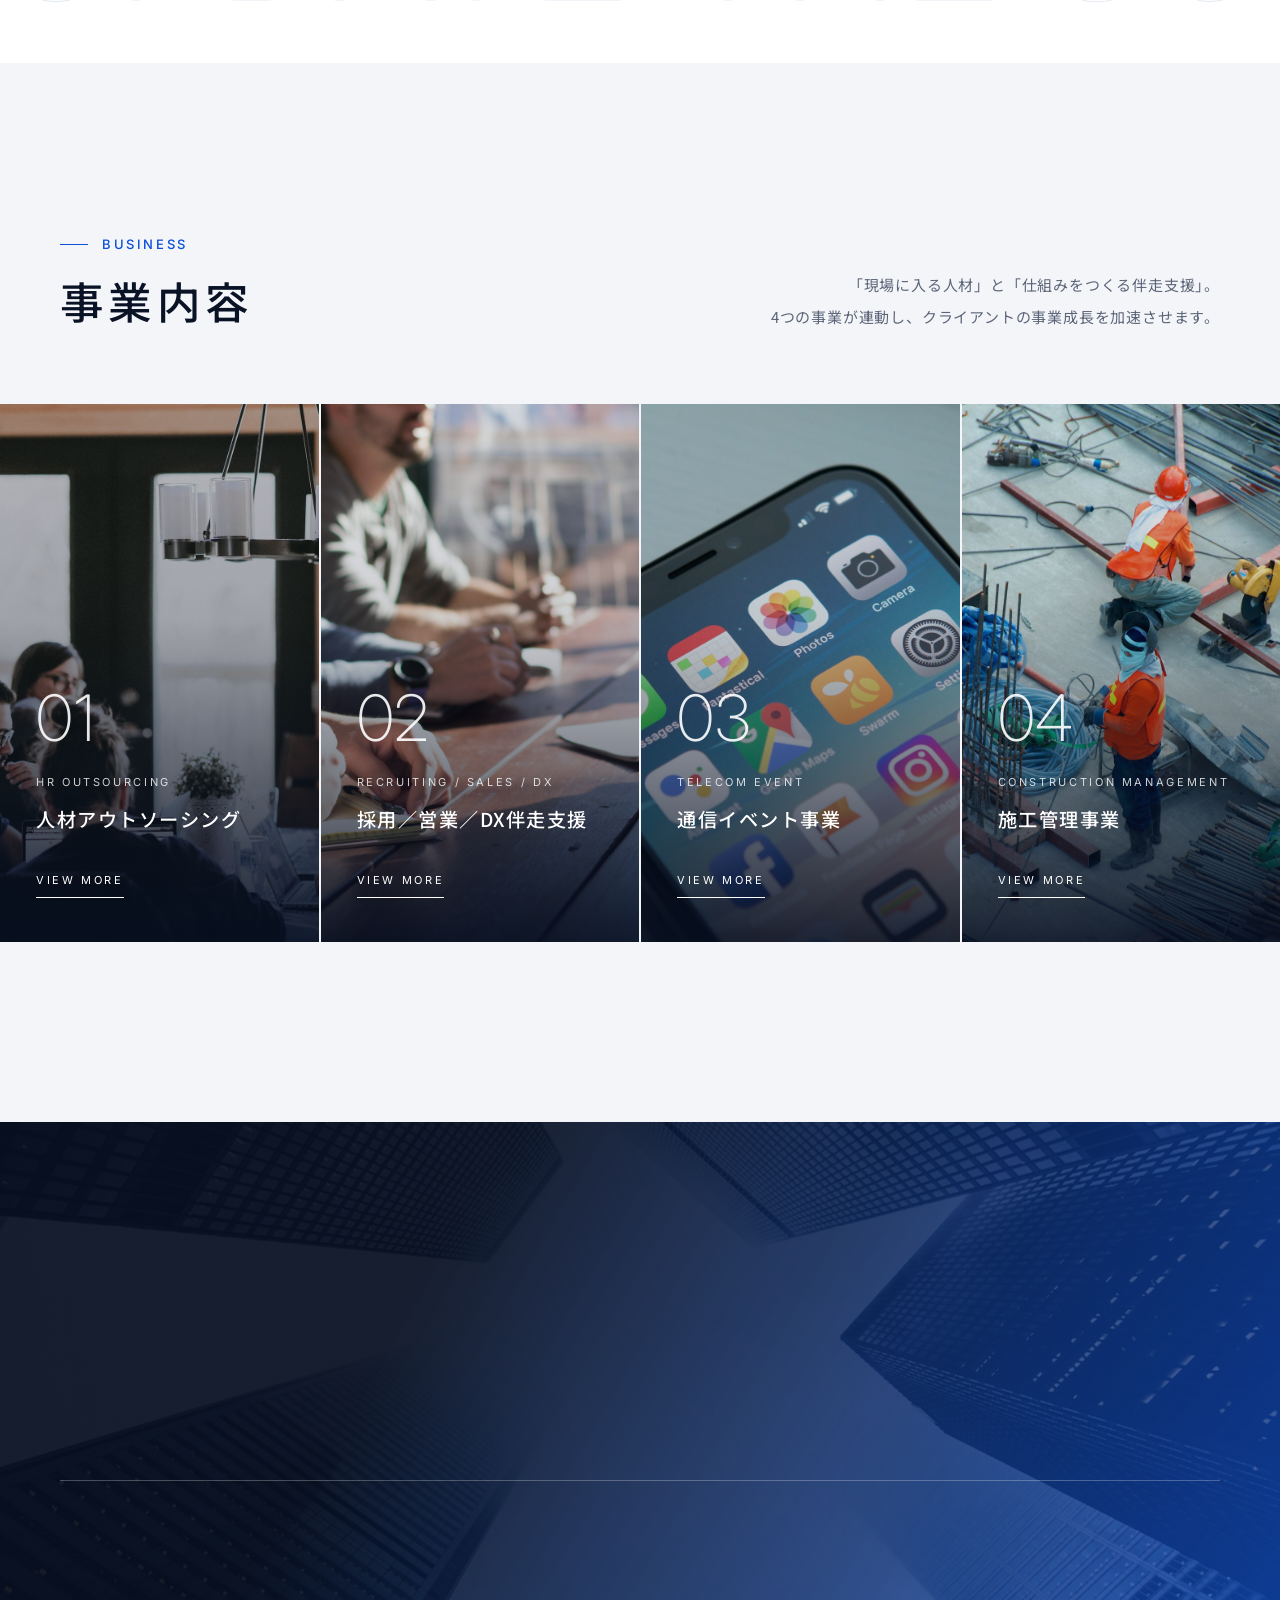
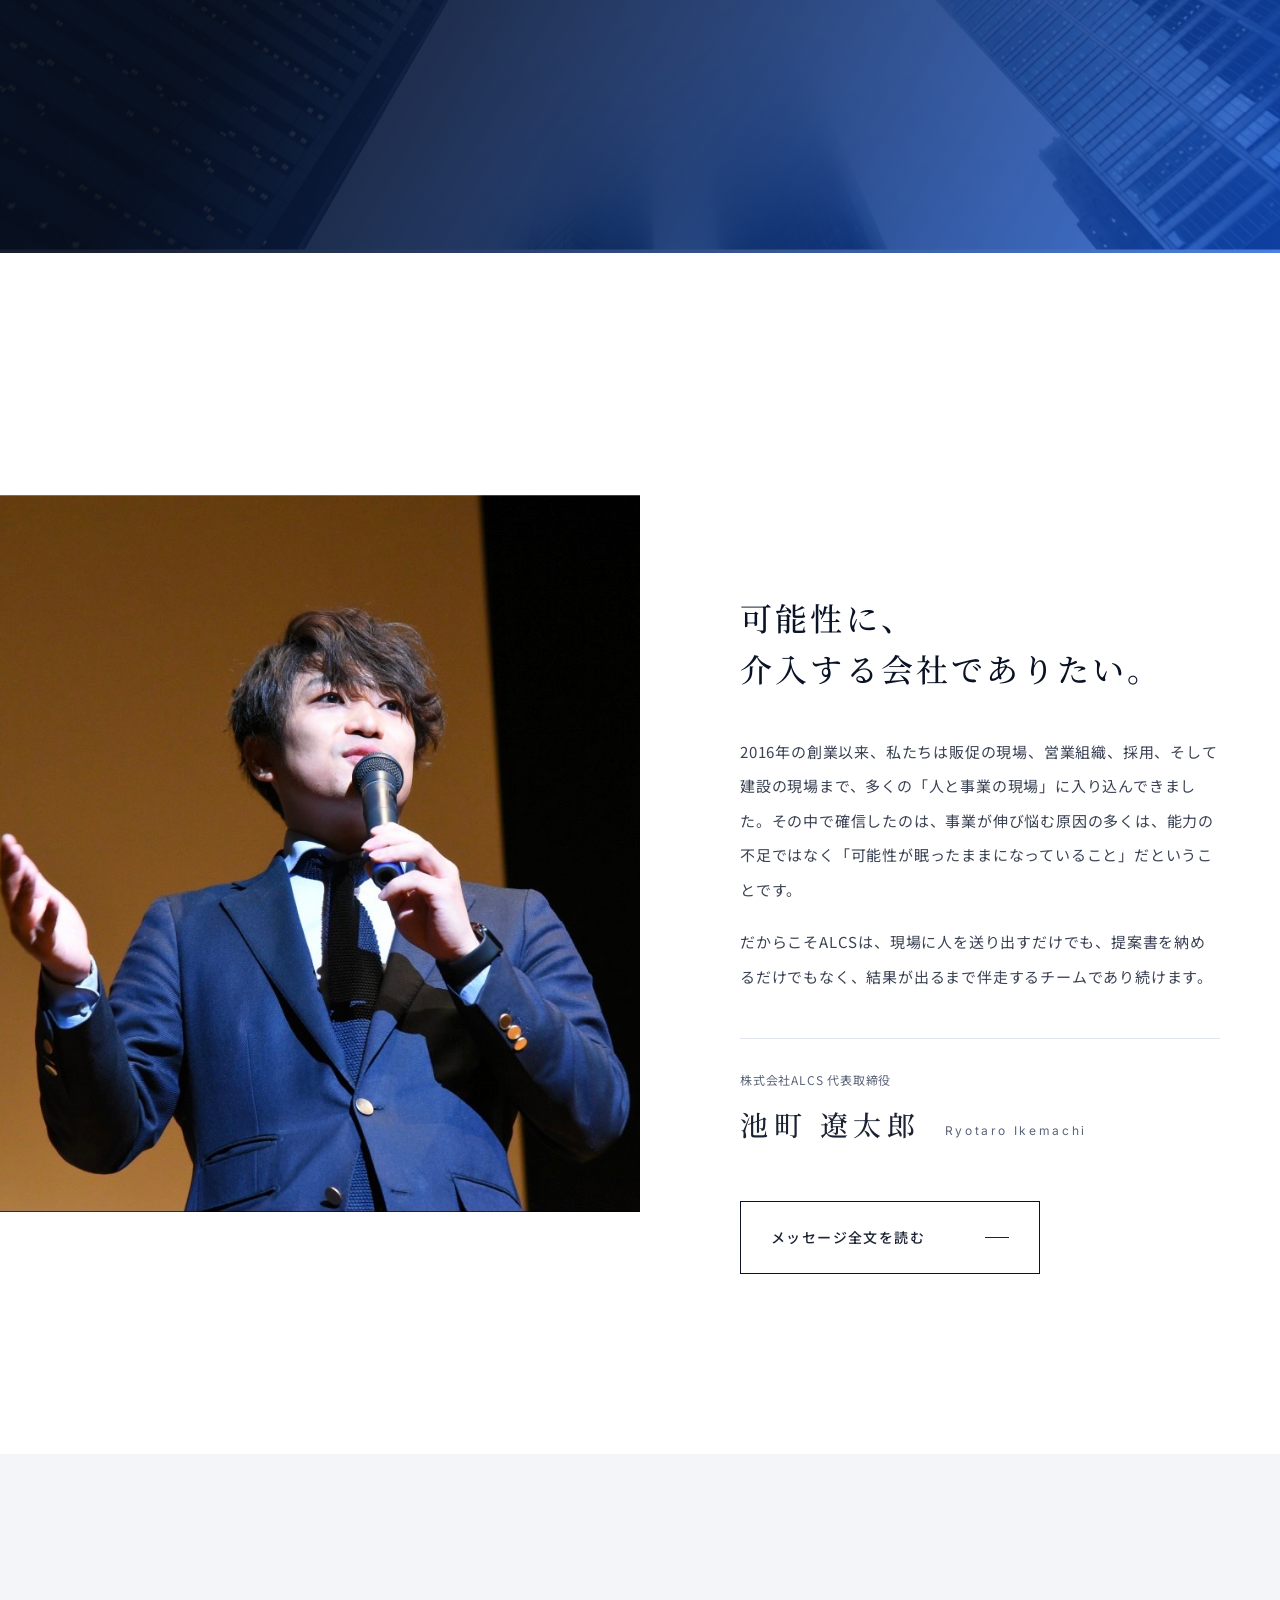
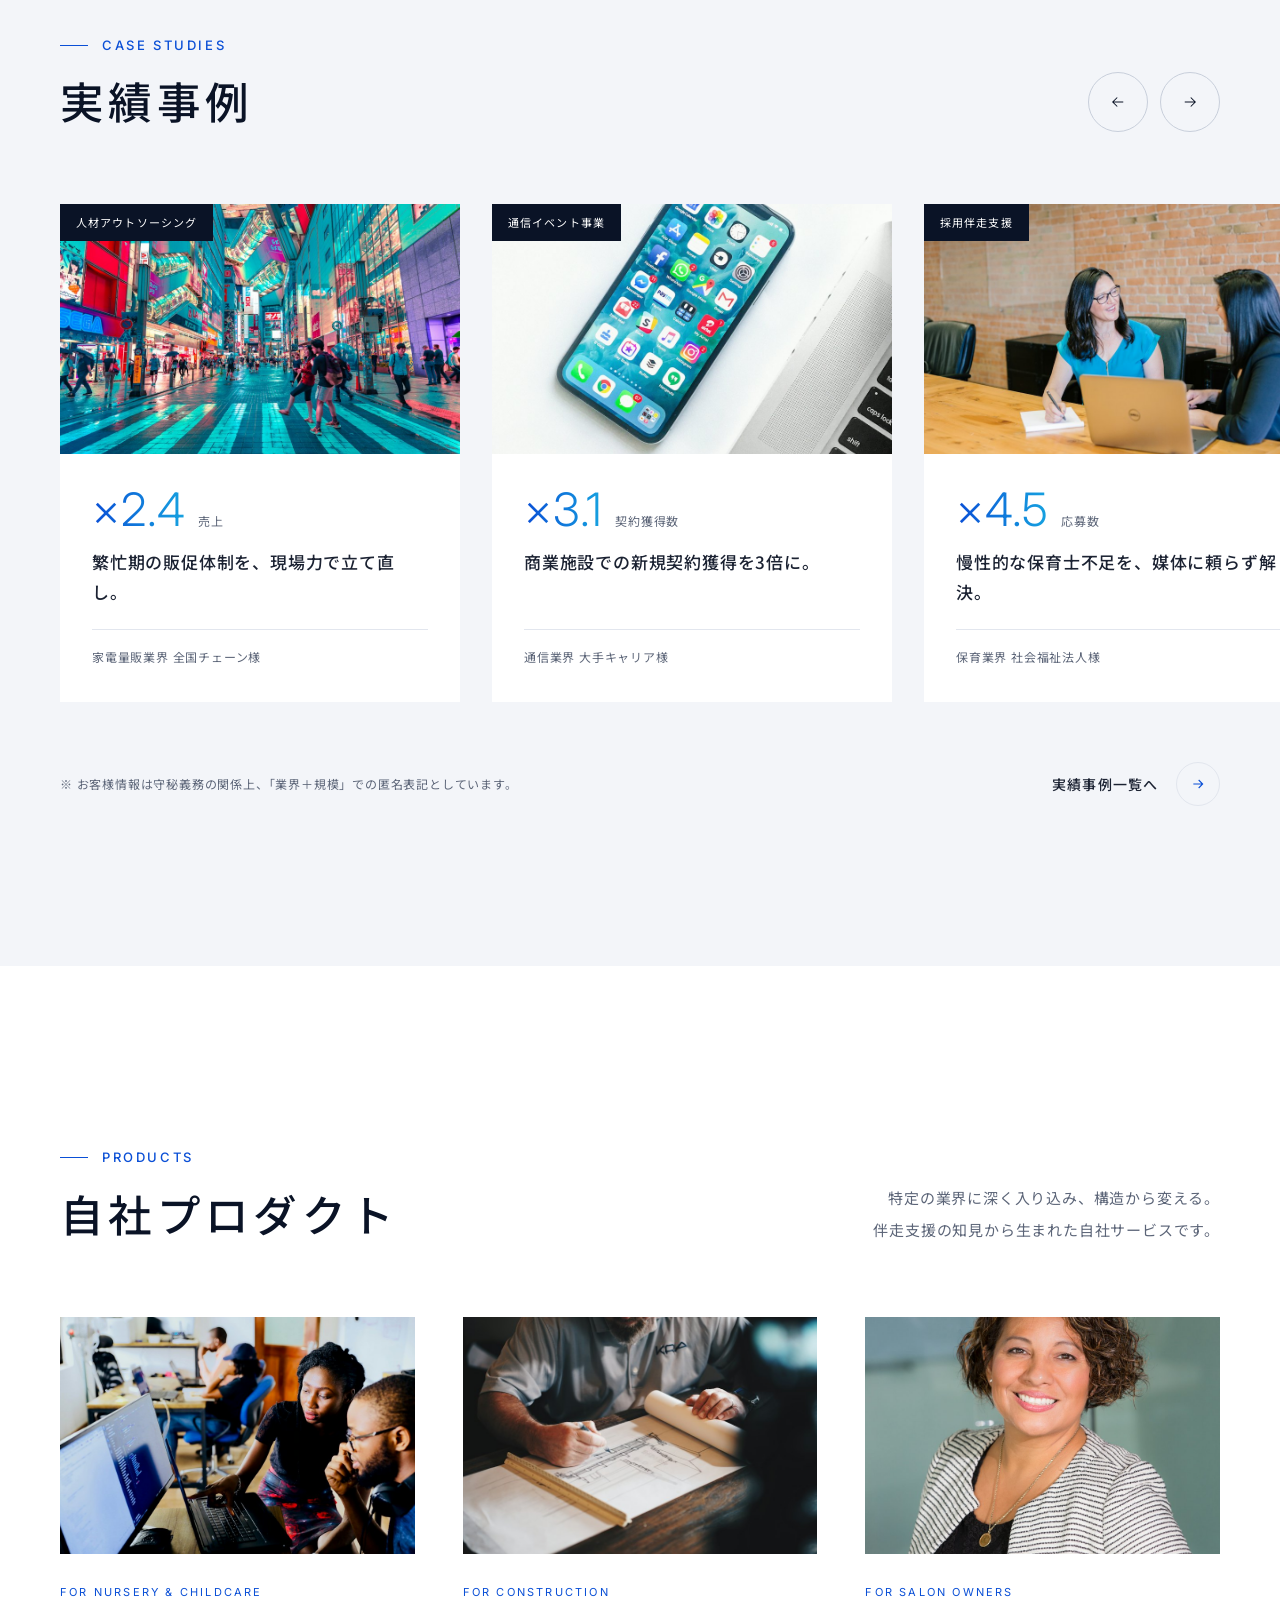
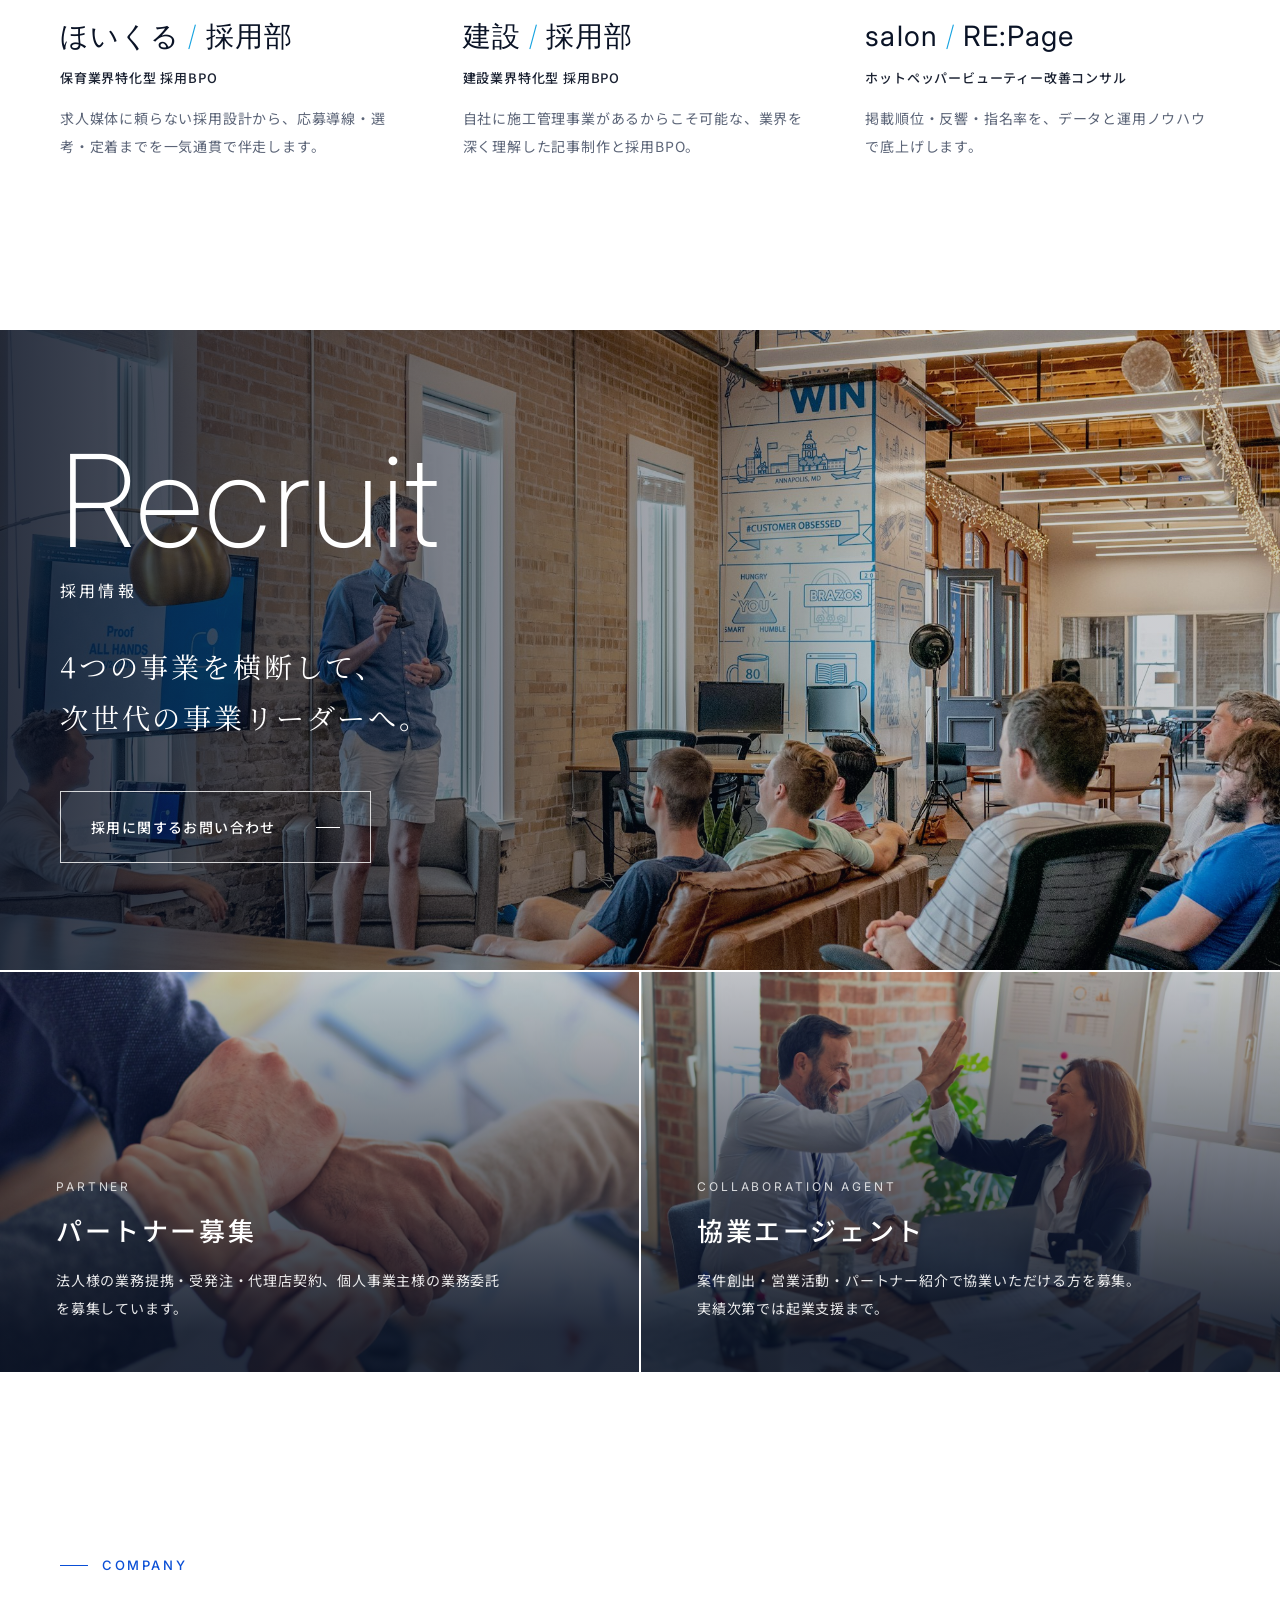
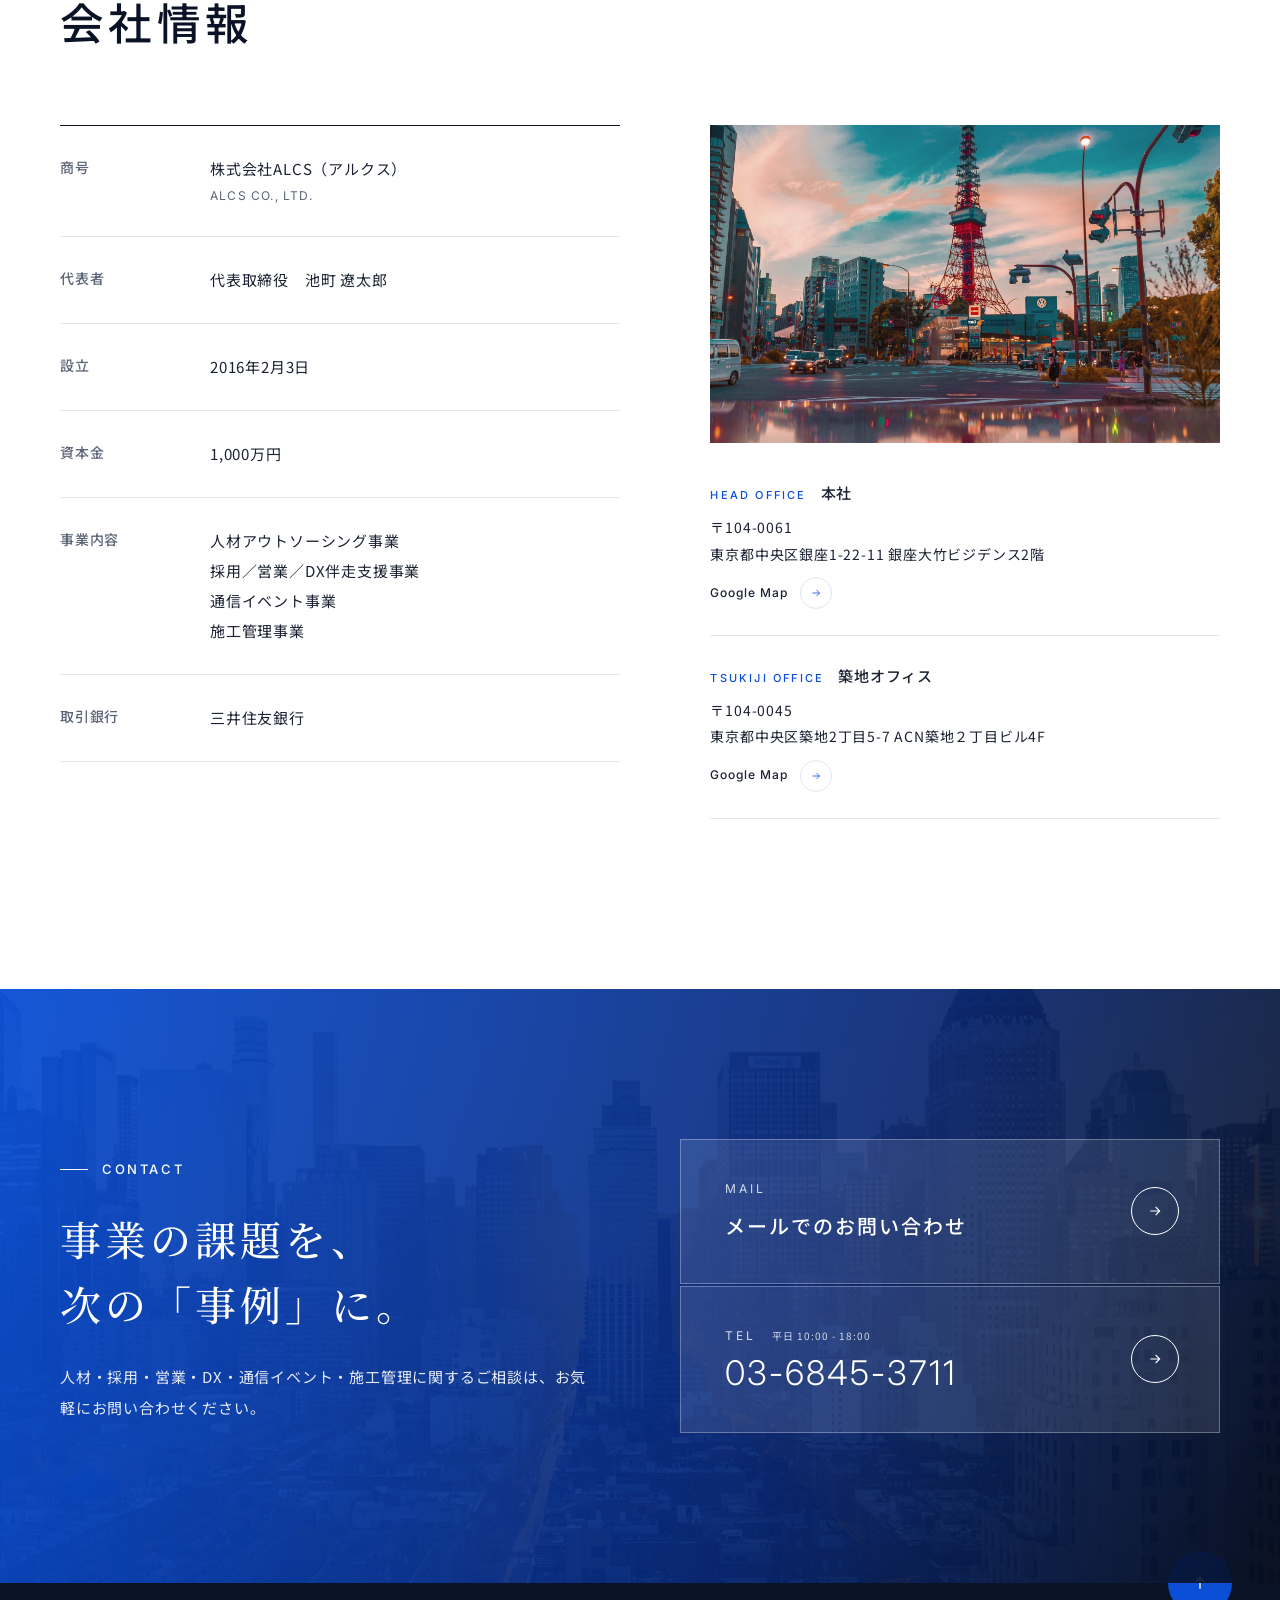
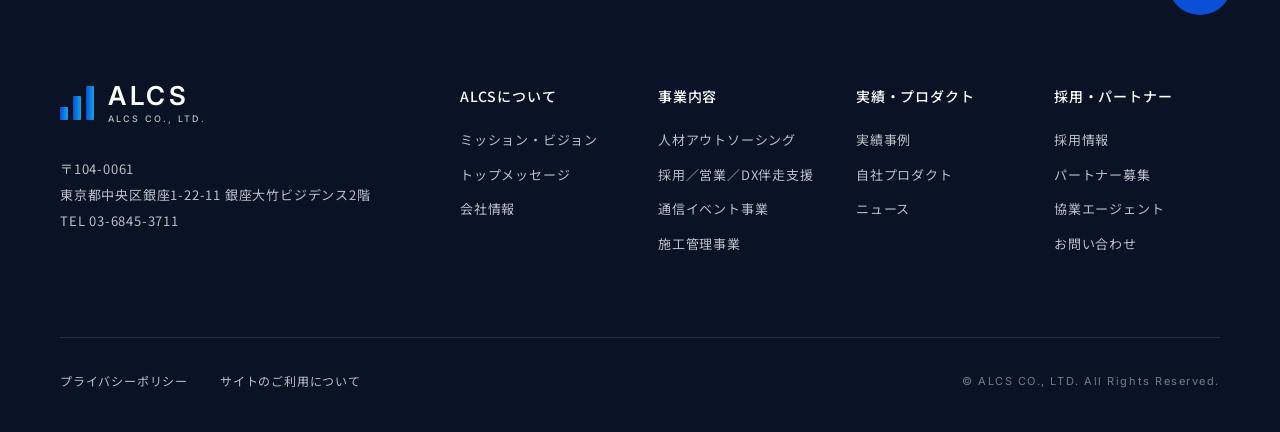
==== commit 634ecc32: "事業内容を下層ページに分離し、ニュースをファーストビュー直後に移動 Co-Authored-By: Claude Opus 5.5 <noreply@anthropic.com>" ====
--- a/index.html
+++ b/index.html
@@ -9,7 +9,7 @@
 <link rel="preconnect" href="https://fonts.googleapis.com">
 <link rel="preconnect" href="https://fonts.gstatic.com" crossorigin>
 <link href="https://fonts.googleapis.com/css2?family=Inter:wght@200;300;400;500;600&family=Noto+Sans+JP:wght@300;400;500;700&family=Noto+Serif+JP:wght@400;500;600&display=swap" rel="stylesheet">
-<link rel="stylesheet" href="css/style.css?v=3">
+<link rel="stylesheet" href="css/style.css?v=4">
 </head>
 <body>
 
@@ -33,10 +33,10 @@
                 <a href="#business" class="link-arrow">事業内容トップ</a>
               </div>
               <ul class="mega__list">
-                <li><a href="#biz01"><span class="mega__img" style="background-image:url(images/biz01.jpg)"></span><span>01</span>人材アウトソーシング</a></li>
-                <li><a href="#biz02"><span class="mega__img" style="background-image:url(images/biz02.jpg)"></span><span>02</span>採用／営業／DX伴走支援</a></li>
-                <li><a href="#biz03"><span class="mega__img" style="background-image:url(images/biz03.jpg)"></span><span>03</span>通信イベント事業</a></li>
-                <li><a href="#biz04"><span class="mega__img" style="background-image:url(images/biz04.jpg)"></span><span>04</span>施工管理事業</a></li>
+                <li><a href="business/hr-outsourcing.html"><span class="mega__img" style="background-image:url(images/biz01.jpg)"></span><span>01</span>人材アウトソーシング</a></li>
+                <li><a href="business/growth-support.html"><span class="mega__img" style="background-image:url(images/biz02.jpg)"></span><span>02</span>採用／営業／DX伴走支援</a></li>
+                <li><a href="business/telecom-event.html"><span class="mega__img" style="background-image:url(images/biz03.jpg)"></span><span>03</span>通信イベント事業</a></li>
+                <li><a href="business/construction.html"><span class="mega__img" style="background-image:url(images/biz04.jpg)"></span><span>04</span>施工管理事業</a></li>
               </ul>
             </div>
           </div>
@@ -83,6 +83,32 @@
     <span class="hero__news-arrow"></span>
   </a>
   <div class="hero__scroll"><span>Scroll</span></div>
+</section>
+
+<!-- ============ NEWS ============ -->
+<section class="news" id="news">
+  <div class="container news__grid">
+    <div class="news__head reveal">
+      <p class="label">News</p>
+      <h2 class="sec-title">ニュース</h2>
+      <a href="#" class="link-arrow">ニュース一覧へ</a>
+    </div>
+    <div class="news__body reveal">
+      <div class="news__tabs" role="tablist">
+        <button class="is-active" data-cat="all">すべて</button>
+        <button data-cat="info">お知らせ</button>
+        <button data-cat="biz">事業</button>
+        <button data-cat="press">プレスリリース</button>
+      </div>
+      <ul class="news__list" id="newsList">
+        <li data-cat="info"><a href="#"><time>2026.09.29</time><span class="news__cat">お知らせ</span><span class="news__title">コーポレートサイトをリニューアルしました</span></a></li>
+        <li data-cat="biz"><a href="#"><time>2026.09.29</time><span class="news__cat">事業</span><span class="news__title">事業領域を「人材アウトソーシング」「採用/営業/DX伴走支援」「通信イベント事業」「施工管理事業」の4事業に再編しました</span></a></li>
+        <li data-cat="press"><a href="#"><time>2026.00.00</time><span class="news__cat">プレスリリース</span><span class="news__title">【ダミー】業界特化型採用BPO「建設/採用部」のサービス内容を拡充</span></a></li>
+        <li data-cat="info"><a href="#"><time>2026.00.00</time><span class="news__cat">お知らせ</span><span class="news__title">【ダミー】協業エージェントの募集を開始しました</span></a></li>
+        <li data-cat="biz"><a href="#"><time>2026.00.00</time><span class="news__cat">事業</span><span class="news__title">【ダミー】通信イベント事業の対応エリアを拡大しました</span></a></li>
+      </ul>
+    </div>
+  </div>
 </section>
 
 <!-- ============ ABOUT / MISSION ============ -->
@@ -125,7 +151,7 @@
   </div>
 
   <div class="biz-tiles">
-    <a href="#biz01" class="biz-tile reveal">
+    <a href="business/hr-outsourcing.html" class="biz-tile reveal">
       <div class="biz-tile__img" style="background-image:url(images/biz01.jpg);background-position:30% 85%"></div>
       <div class="biz-tile__body">
         <p class="biz-tile__num">01</p>
@@ -134,7 +160,7 @@
         <p class="biz-tile__text">現場を動かすプロ人材を、必要なときに必要なだけ。</p>
       </div>
     </a>
-    <a href="#biz02" class="biz-tile reveal">
+    <a href="business/growth-support.html" class="biz-tile reveal">
       <div class="biz-tile__img" style="background-image:url(images/biz02.jpg)"></div>
       <div class="biz-tile__body">
         <p class="biz-tile__num">02</p>
@@ -143,7 +169,7 @@
         <p class="biz-tile__text">仕組みができるまで、隣で走る伴走型支援。</p>
       </div>
     </a>
-    <a href="#biz03" class="biz-tile reveal">
+    <a href="business/telecom-event.html" class="biz-tile reveal">
       <div class="biz-tile__img" style="background-image:url(images/biz03.jpg)"></div>
       <div class="biz-tile__body">
         <p class="biz-tile__num">03</p>
@@ -152,7 +178,7 @@
         <p class="biz-tile__text">商業施設の一角を、最も成果の出る売り場に。</p>
       </div>
     </a>
-    <a href="#biz04" class="biz-tile reveal">
+    <a href="business/construction.html" class="biz-tile reveal">
       <div class="biz-tile__img" style="background-image:url(images/biz04.jpg)"></div>
       <div class="biz-tile__body">
         <p class="biz-tile__num">04</p>
@@ -163,85 +189,6 @@
     </a>
   </div>
 
-  <!-- detail rows -->
-  <div class="biz-details">
-    <article class="biz-row" id="biz01">
-      <div class="biz-row__img reveal"><div class="img-zoom" style="background-image:url(images/biz01.jpg)"></div></div>
-      <div class="biz-row__body reveal">
-        <p class="biz-row__num"><span>01</span>HR Outsourcing</p>
-        <h3 class="biz-row__title">人材アウトソーシング</h3>
-        <p class="biz-row__catch">必要なときに、必要な“戦力”を。</p>
-        <p class="biz-row__text">繁忙期の販促体制や営業リソースの不足を、教育されたプロフェッショナル人材によるチーム編成で解決。人を送り出すだけでなく、1日単位のKPI設計や現場マネジメントまで含めて請け負い、成果に責任を持つアウトソーシングを提供します。</p>
-        <ul class="biz-row__list">
-          <li>販促・プロモーション人材のチーム派遣</li>
-          <li>営業BPO（インサイド／フィールドセールス）</li>
-          <li>現場KPI設計・マネジメント代行</li>
-        </ul>
-        <dl class="biz-row__kpi">
-          <div><dt>売上</dt><dd>×2.4</dd><p>家電量販 全国チェーン様</p></div>
-          <div><dt>社内工数</dt><dd>−40%</dd><p>人材業界 中堅エージェント様</p></div>
-        </dl>
-      </div>
-    </article>
-
-    <article class="biz-row biz-row--rev" id="biz02">
-      <div class="biz-row__img reveal"><div class="img-zoom" style="background-image:url(images/biz02.jpg)"></div></div>
-      <div class="biz-row__body reveal">
-        <p class="biz-row__num"><span>02</span>Recruiting / Sales / DX</p>
-        <h3 class="biz-row__title">採用／営業／DX伴走支援</h3>
-        <p class="biz-row__catch">採用は経営。営業は科学。</p>
-        <p class="biz-row__text">事業戦略と連動した採用設計、属人化から脱却する営業プロセスの構築、そして業務を変えるDX。コンサルティングで終わらせず、実行・定着まで伴走します。業界特化型の採用BPOなど、自社プロダクトも展開しています。</p>
-        <ul class="biz-row__list biz-row__list--col">
-          <li><b>採用</b>採用戦略設計／採用BPO／採用サイト・記事制作／定着支援</li>
-          <li><b>営業</b>営業プロセス設計／12週間伴走プログラム／営業組織のPDCA構築</li>
-          <li><b>DX</b>業務効率化システム開発／Web制作／集客プラットフォーム改善</li>
-        </ul>
-        <dl class="biz-row__kpi">
-          <div><dt>応募数</dt><dd>×4.5</dd><p>保育業界 社会福祉法人様</p></div>
-          <div><dt>商談化率</dt><dd>×2.0</dd><p>SaaS業界 シリーズB企業様</p></div>
-          <div><dt>業務時間</dt><dd>−62%</dd><p>不動産業界 中堅デベロッパー様</p></div>
-        </dl>
-      </div>
-    </article>
-
-    <article class="biz-row" id="biz03">
-      <div class="biz-row__img reveal"><div class="img-zoom" style="background-image:url(images/biz03.jpg)"></div></div>
-      <div class="biz-row__body reveal">
-        <p class="biz-row__num"><span>03</span>Telecom Event</p>
-        <h3 class="biz-row__title">通信イベント事業</h3>
-        <p class="biz-row__catch">商業施設の一角を、最も成果の出る売り場に。</p>
-        <p class="biz-row__text">大手通信キャリア様の商業施設・家電量販店でのイベント販売を、企画から運営まで一貫して担います。立ち位置・トーク・クロージングまでを最適化したチーム制の運営で、新規回線契約の獲得数とコスト効率を同時に改善します。</p>
-        <ul class="biz-row__list">
-          <li>商業施設・量販店でのキャリアイベント企画／運営</li>
-          <li>イベントスタッフのアサイン・育成・チーム運営</li>
-          <li>獲得データの分析と施策改善</li>
-        </ul>
-        <dl class="biz-row__kpi">
-          <div><dt>契約獲得数</dt><dd>×3.1</dd><p>通信業界 大手キャリア様</p></div>
-          <div><dt>獲得コスト</dt><dd>−22%</dd><p>同上</p></div>
-        </dl>
-      </div>
-    </article>
-
-    <article class="biz-row biz-row--rev" id="biz04">
-      <div class="biz-row__img reveal"><div class="img-zoom" style="background-image:url(images/biz04.jpg)"></div></div>
-      <div class="biz-row__body reveal">
-        <p class="biz-row__num"><span>04</span>Construction Management</p>
-        <h3 class="biz-row__title">施工管理事業</h3>
-        <p class="biz-row__catch">現場の「当たり前」を、確実に守り抜く。</p>
-        <p class="biz-row__text">商業施設の内装改装をはじめとする建設現場で、施工管理を担います。営業中の施設での夜間工事など制約の多い現場でも、徹底した工程管理と安全管理で工期を守ります。自社で現場を持つ知見は、建設業界特化の採用支援にも活かされています。</p>
-        <ul class="biz-row__list">
-          <li>施工管理（工程・品質・安全・原価）</li>
-          <li>商業施設・オフィス等の内装改装工事</li>
-          <li>施工管理技術者の育成・配置</li>
-        </ul>
-        <dl class="biz-row__kpi">
-          <div><dt>工期遵守率</dt><dd>100%</dd><p>大手デベロッパー様 商業施設改装</p></div>
-          <div><dt>労働災害</dt><dd>ZERO</dd><p>無事故無災害で完工</p></div>
-        </dl>
-      </div>
-    </article>
-  </div>
 </section>
 
 <!-- ============ NUMBERS ============ -->
@@ -391,32 +338,6 @@
   </div>
 </section>
 
-<!-- ============ NEWS ============ -->
-<section class="news" id="news">
-  <div class="container news__grid">
-    <div class="news__head reveal">
-      <p class="label">News</p>
-      <h2 class="sec-title">ニュース</h2>
-      <a href="#" class="link-arrow">ニュース一覧へ</a>
-    </div>
-    <div class="news__body reveal">
-      <div class="news__tabs" role="tablist">
-        <button class="is-active" data-cat="all">すべて</button>
-        <button data-cat="info">お知らせ</button>
-        <button data-cat="biz">事業</button>
-        <button data-cat="press">プレスリリース</button>
-      </div>
-      <ul class="news__list" id="newsList">
-        <li data-cat="info"><a href="#"><time>2026.09.29</time><span class="news__cat">お知らせ</span><span class="news__title">コーポレートサイトをリニューアルしました</span></a></li>
-        <li data-cat="biz"><a href="#"><time>2026.09.29</time><span class="news__cat">事業</span><span class="news__title">事業領域を「人材アウトソーシング」「採用/営業/DX伴走支援」「通信イベント事業」「施工管理事業」の4事業に再編しました</span></a></li>
-        <li data-cat="press"><a href="#"><time>2026.00.00</time><span class="news__cat">プレスリリース</span><span class="news__title">【ダミー】業界特化型採用BPO「建設/採用部」のサービス内容を拡充</span></a></li>
-        <li data-cat="info"><a href="#"><time>2026.00.00</time><span class="news__cat">お知らせ</span><span class="news__title">【ダミー】協業エージェントの募集を開始しました</span></a></li>
-        <li data-cat="biz"><a href="#"><time>2026.00.00</time><span class="news__cat">事業</span><span class="news__title">【ダミー】通信イベント事業の対応エリアを拡大しました</span></a></li>
-      </ul>
-    </div>
-  </div>
-</section>
-
 <!-- ============ RECRUIT ============ -->
 <section class="recruit" id="recruit">
   <a href="#contact" class="recruit__banner reveal">
@@ -526,10 +447,10 @@
         </dl>
         <dl>
           <dt><a href="#business">事業内容</a></dt>
-          <dd><a href="#biz01">人材アウトソーシング</a></dd>
-          <dd><a href="#biz02">採用／営業／DX伴走支援</a></dd>
-          <dd><a href="#biz03">通信イベント事業</a></dd>
-          <dd><a href="#biz04">施工管理事業</a></dd>
+          <dd><a href="business/hr-outsourcing.html">人材アウトソーシング</a></dd>
+          <dd><a href="business/growth-support.html">採用／営業／DX伴走支援</a></dd>
+          <dd><a href="business/telecom-event.html">通信イベント事業</a></dd>
+          <dd><a href="business/construction.html">施工管理事業</a></dd>
         </dl>
         <dl>
           <dt><a href="#cases">実績・プロダクト</a></dt>
@@ -557,6 +478,6 @@
   <a href="#top" class="pagetop" aria-label="ページトップへ"></a>
 </footer>
 
-<script src="js/main.js?v=3"></script>
+<script src="js/main.js?v=4"></script>
 </body>
 </html>
--- a/css/style.css
+++ b/css/style.css
@@ -171,8 +171,8 @@
 .biz-tile__title{font-size:clamp(18px,1.5vw,22px);font-weight:500;letter-spacing:.08em;margin:8px 0 14px}
 .biz-tile__text{font-size:13px;line-height:1.9;opacity:.85;max-height:0;overflow:hidden;transition:max-height .6s var(--ease)}
 .biz-tile:hover .biz-tile__text{max-height:80px}
-.biz-tile__body::after{content:"";display:block;width:40px;height:1px;background:#fff;margin-top:18px;transition:width .5s var(--ease)}
-.biz-tile:hover .biz-tile__body::after{width:80px}
+.biz-tile__body::after{content:"View More";display:block;width:max-content;font-family:var(--en);font-size:11px;letter-spacing:.24em;text-transform:uppercase;padding:0 0 6px;border-bottom:1px solid #fff;margin-top:18px;transition:padding .5s var(--ease)}
+.biz-tile:hover .biz-tile__body::after{padding-right:40px}
 
 .biz-details{margin-top:160px}
 .biz-row{display:grid;grid-template-columns:1.15fr 1fr;align-items:center;margin-bottom:140px}
@@ -258,7 +258,7 @@
 .product__text{font-size:14px;line-height:2;color:var(--sub)}
 
 /* ---------- news ---------- */
-.news{padding:150px 0;border-top:1px solid var(--line)}
+.news{padding:130px 0}
 .news__grid{display:grid;grid-template-columns:320px 1fr;gap:80px}
 .news__head .link-arrow{margin-top:48px}
 .news__tabs{display:flex;gap:8px;margin-bottom:24px;flex-wrap:wrap}
@@ -345,6 +345,96 @@
 @media (prefers-reduced-motion:reduce){
   *,*::before,*::after{animation:none!important;transition:none!important}
   .reveal,.reveal > .img-zoom{opacity:1;transform:none;clip-path:none!important}
+}
+
+
+/* =========================================================
+   Sub pages (business)
+   ========================================================= */
+.page-hero{position:relative;height:clamp(440px,60vh,600px);display:flex;align-items:flex-end;color:#fff;overflow:hidden;background:var(--ink)}
+.page-hero__bg{position:absolute;inset:0;background-size:cover;animation:pageZoom 10s ease-out both}
+@keyframes pageZoom{from{transform:scale(1.1)}to{transform:scale(1)}}
+.page-hero::before{content:"";position:absolute;inset:0;z-index:1;background:linear-gradient(90deg,rgba(6,14,32,.85) 0%,rgba(6,14,32,.35) 70%),linear-gradient(0deg,rgba(6,14,32,.5),transparent 50%)}
+.page-hero__inner{position:relative;z-index:2;padding-bottom:80px}
+.page-hero__num{display:flex;align-items:center;gap:18px;font-family:var(--en);font-size:13px;letter-spacing:.24em;text-transform:uppercase;animation:fadeIn 1.2s .2s both}
+.page-hero__num span{font-size:56px;font-weight:200;letter-spacing:0;line-height:1}
+.page-hero__title{font-size:clamp(32px,4vw,56px);font-weight:500;letter-spacing:.12em;margin-top:16px;overflow:hidden;animation:slideUp 1.2s .3s var(--ease) both}
+.breadcrumb{border-bottom:1px solid var(--line);font-size:12px;color:var(--sub)}
+.breadcrumb ol{display:flex;flex-wrap:wrap;gap:0;padding:18px 0}
+.breadcrumb li:not(:last-child)::after{content:"";display:inline-block;width:6px;height:6px;border-top:1px solid #9aa3b5;border-right:1px solid #9aa3b5;transform:rotate(45deg);margin:0 16px 1px 14px}
+.breadcrumb a:hover{color:var(--blue)}
+.intro{padding:140px 0}
+.intro__grid{display:grid;grid-template-columns:1fr 1fr;gap:100px;align-items:start}
+.intro__catch{font-family:var(--serif);font-weight:500;font-size:clamp(26px,2.8vw,40px);line-height:1.7;letter-spacing:.08em;margin-top:28px;color:var(--ink)}
+.intro__lead{font-size:16px;line-height:2.3;color:#3a4254;padding-top:48px}
+.intro__points{display:flex;flex-wrap:wrap;gap:10px;margin-top:36px}
+.intro__points li{padding:10px 20px;border:1px solid var(--blue);color:var(--blue);font-size:13px;font-weight:500;letter-spacing:.08em}
+.service{padding:140px 0;background:var(--bg-2)}
+.svc-list{display:grid;grid-template-columns:repeat(3,1fr);gap:2px;background:var(--bg-2)}
+.svc{background:#fff;padding:52px 40px 56px;position:relative;overflow:hidden}
+.svc::before{content:"";position:absolute;left:0;top:0;height:3px;width:100%;background:var(--grad);transform:scaleX(0);transform-origin:left;transition:transform .6s var(--ease)}
+.svc:hover::before{transform:scaleX(1)}
+.svc__num{font-family:var(--en);font-weight:200;font-size:56px;line-height:1;color:var(--blue)}
+.svc__title{font-size:20px;font-weight:500;letter-spacing:.08em;margin:26px 0 18px;color:var(--ink)}
+.svc__text{font-size:14px;line-height:2.1;color:#3a4254}
+.result{padding:140px 0}
+.result__kpi{display:grid;grid-template-columns:repeat(auto-fit,minmax(220px,1fr));border-top:1px solid var(--ink);border-bottom:1px solid var(--line);margin-bottom:80px}
+.result__kpi > div{padding:40px 32px;border-left:1px solid var(--line)}
+.result__kpi > div:first-child{border-left:0;padding-left:0}
+.result__kpi dt{font-size:13px;color:var(--sub)}
+.result__kpi dd{font-family:var(--en);font-weight:200;font-size:clamp(52px,5vw,76px);line-height:1.15;background:var(--grad);-webkit-background-clip:text;background-clip:text;color:transparent}
+.result__kpi p{font-size:12px;color:var(--sub)}
+.case-grid{display:grid;grid-template-columns:repeat(2,1fr);gap:40px}
+.case-grid .case{flex:none;background:var(--bg-2);cursor:default}
+.case-grid--single{grid-template-columns:1fr}
+.case-grid--single .case{display:grid;grid-template-columns:1.1fr 1fr}
+.case-grid--single .case__img{aspect-ratio:auto;min-height:360px}
+.case-grid--single .case__body{padding:48px 52px;display:flex;flex-direction:column;justify-content:center}
+.case__desc{font-size:14px;line-height:2;color:#3a4254;margin:-6px 0 22px}
+.case-grid .case__title{min-height:0}
+.flow{padding:140px 0;background:var(--ink);color:#fff}
+.flow .sec-title{color:#fff}
+.flow .label{color:#7fb0ff}
+.flow__list{display:grid;grid-template-columns:repeat(4,1fr);gap:0;counter-reset:f}
+.flow__list li{position:relative;padding:40px 36px 20px 0;border-top:1px solid rgba(255,255,255,.25)}
+.flow__list li::before{content:"";position:absolute;left:0;top:-5px;width:9px;height:9px;border-radius:50%;background:var(--cyan)}
+.flow__list li:not(:last-child)::after{content:"";position:absolute;right:18px;top:52px;width:8px;height:8px;border-top:1px solid rgba(255,255,255,.5);border-right:1px solid rgba(255,255,255,.5);transform:rotate(45deg)}
+.flow__step{font-family:var(--en);font-size:12px;letter-spacing:.2em;color:rgba(255,255,255,.6)}
+.flow__step b{font-weight:300;font-size:30px;color:#fff;letter-spacing:0;margin-left:6px}
+.flow__title{font-size:19px;font-weight:500;letter-spacing:.08em;margin:16px 0 12px}
+.flow__text{font-size:13px;line-height:2;color:rgba(255,255,255,.75)}
+.other{padding:140px 0 0}
+.biz-tiles--3{grid-template-columns:repeat(3,1fr);background:#fff}
+.biz-tiles--3 .biz-tile{height:clamp(340px,32vw,460px)}
+.sub .header:not(.is-scrolled) .gnav__recruit{border-left-color:rgba(255,255,255,.25)}
+
+@media (max-width:1100px){
+  .intro__grid{grid-template-columns:1fr;gap:24px}
+  .intro__lead{padding-top:0}
+  .svc-list{grid-template-columns:1fr}
+  .flow__list{grid-template-columns:1fr 1fr;row-gap:24px}
+  .flow__list li:nth-child(2)::after{display:none}
+  .case-grid--single .case{grid-template-columns:1fr}
+  .case-grid--single .case__img{min-height:0;aspect-ratio:16/10}
+}
+@media (max-width:760px){
+  .page-hero{height:420px}
+  .page-hero__inner{padding-bottom:48px}
+  .page-hero__num span{font-size:40px}
+  .intro,.service,.result,.flow{padding:100px 0}
+  .other{padding-top:100px}
+  .svc{padding:40px 24px}
+  .result__kpi{grid-template-columns:1fr 1fr}
+  .result__kpi > div{padding:28px 16px}
+  .result__kpi > div:nth-child(odd){border-left:0;padding-left:0}
+  .result__kpi > div:nth-child(n+3){border-top:1px solid var(--line)}
+  .case-grid{grid-template-columns:1fr;gap:24px}
+  .case-grid--single .case__body{padding:30px 24px}
+  .flow__list{grid-template-columns:1fr}
+  .flow__list li{padding-right:0}
+  .flow__list li::after{display:none}
+  .biz-tiles--3{grid-template-columns:1fr}
+  .biz-tiles--3 .biz-tile{height:260px}
 }
 
 /* =========================================================
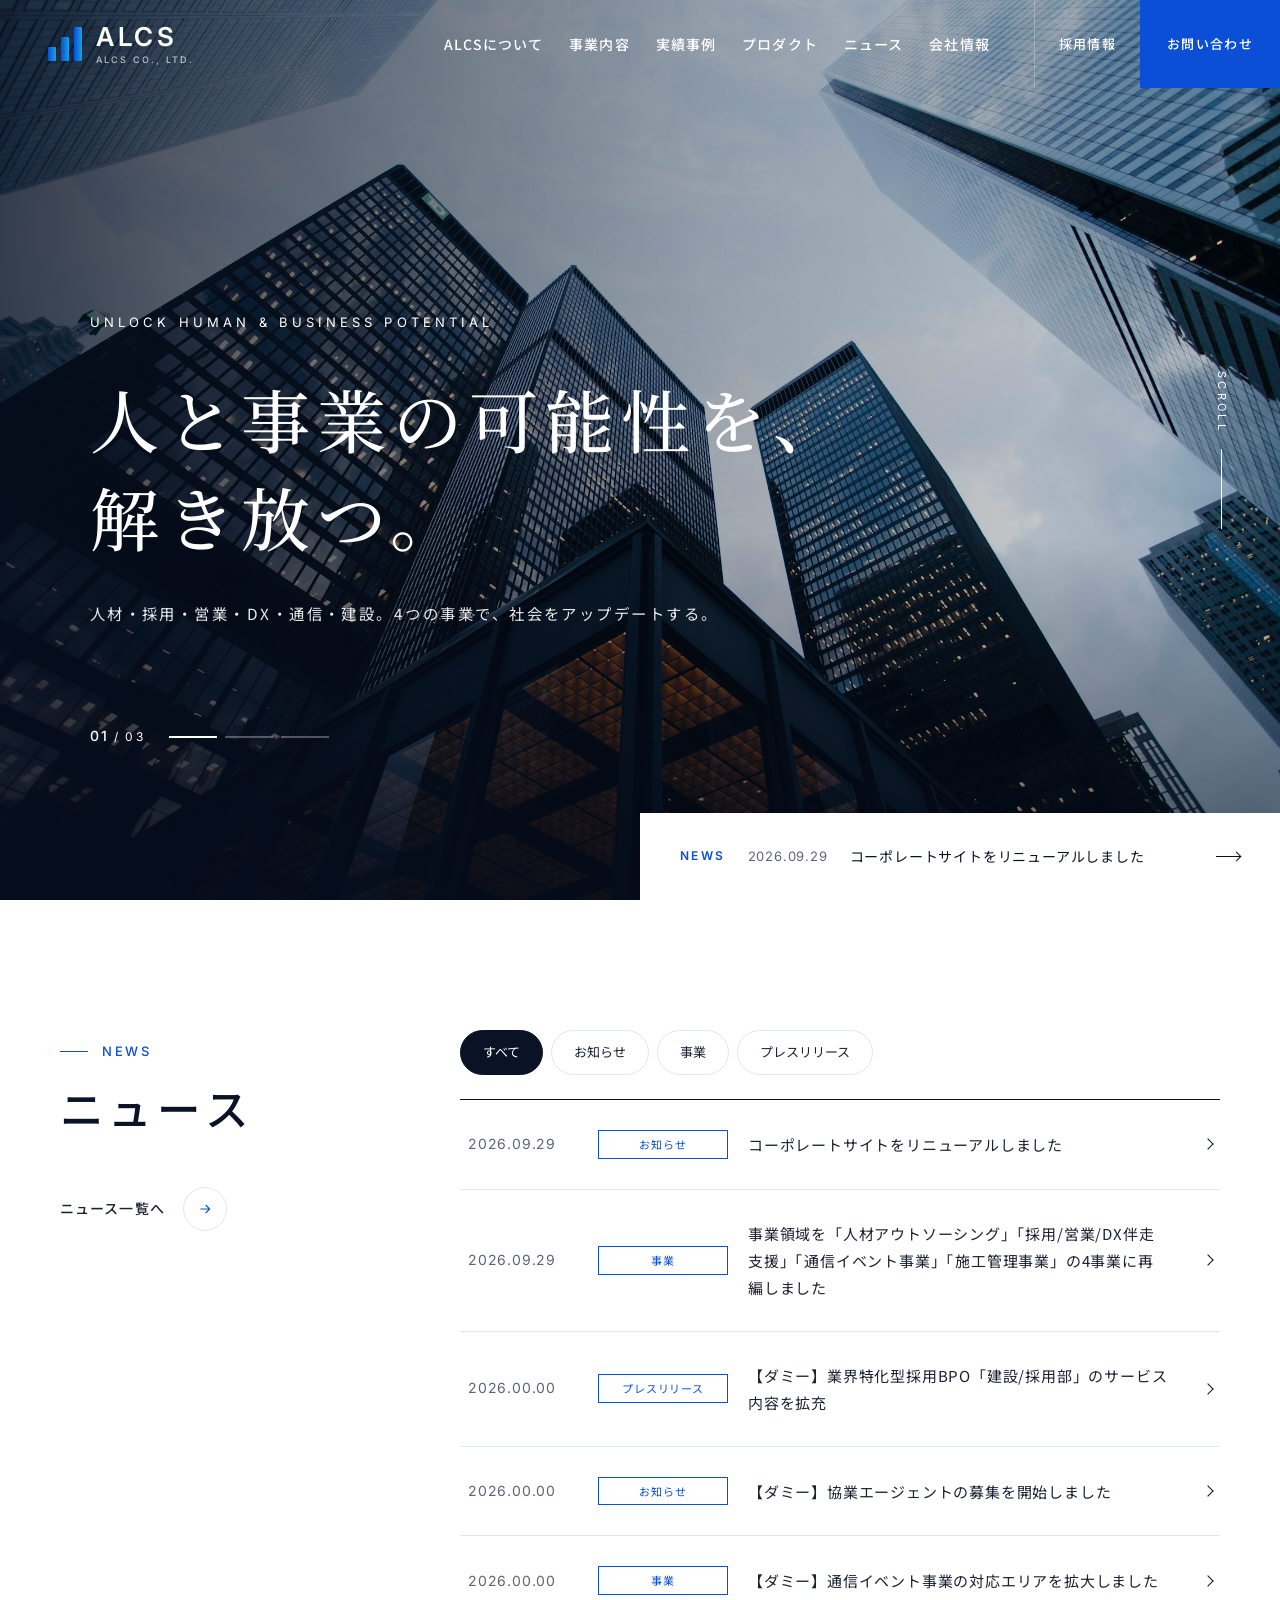
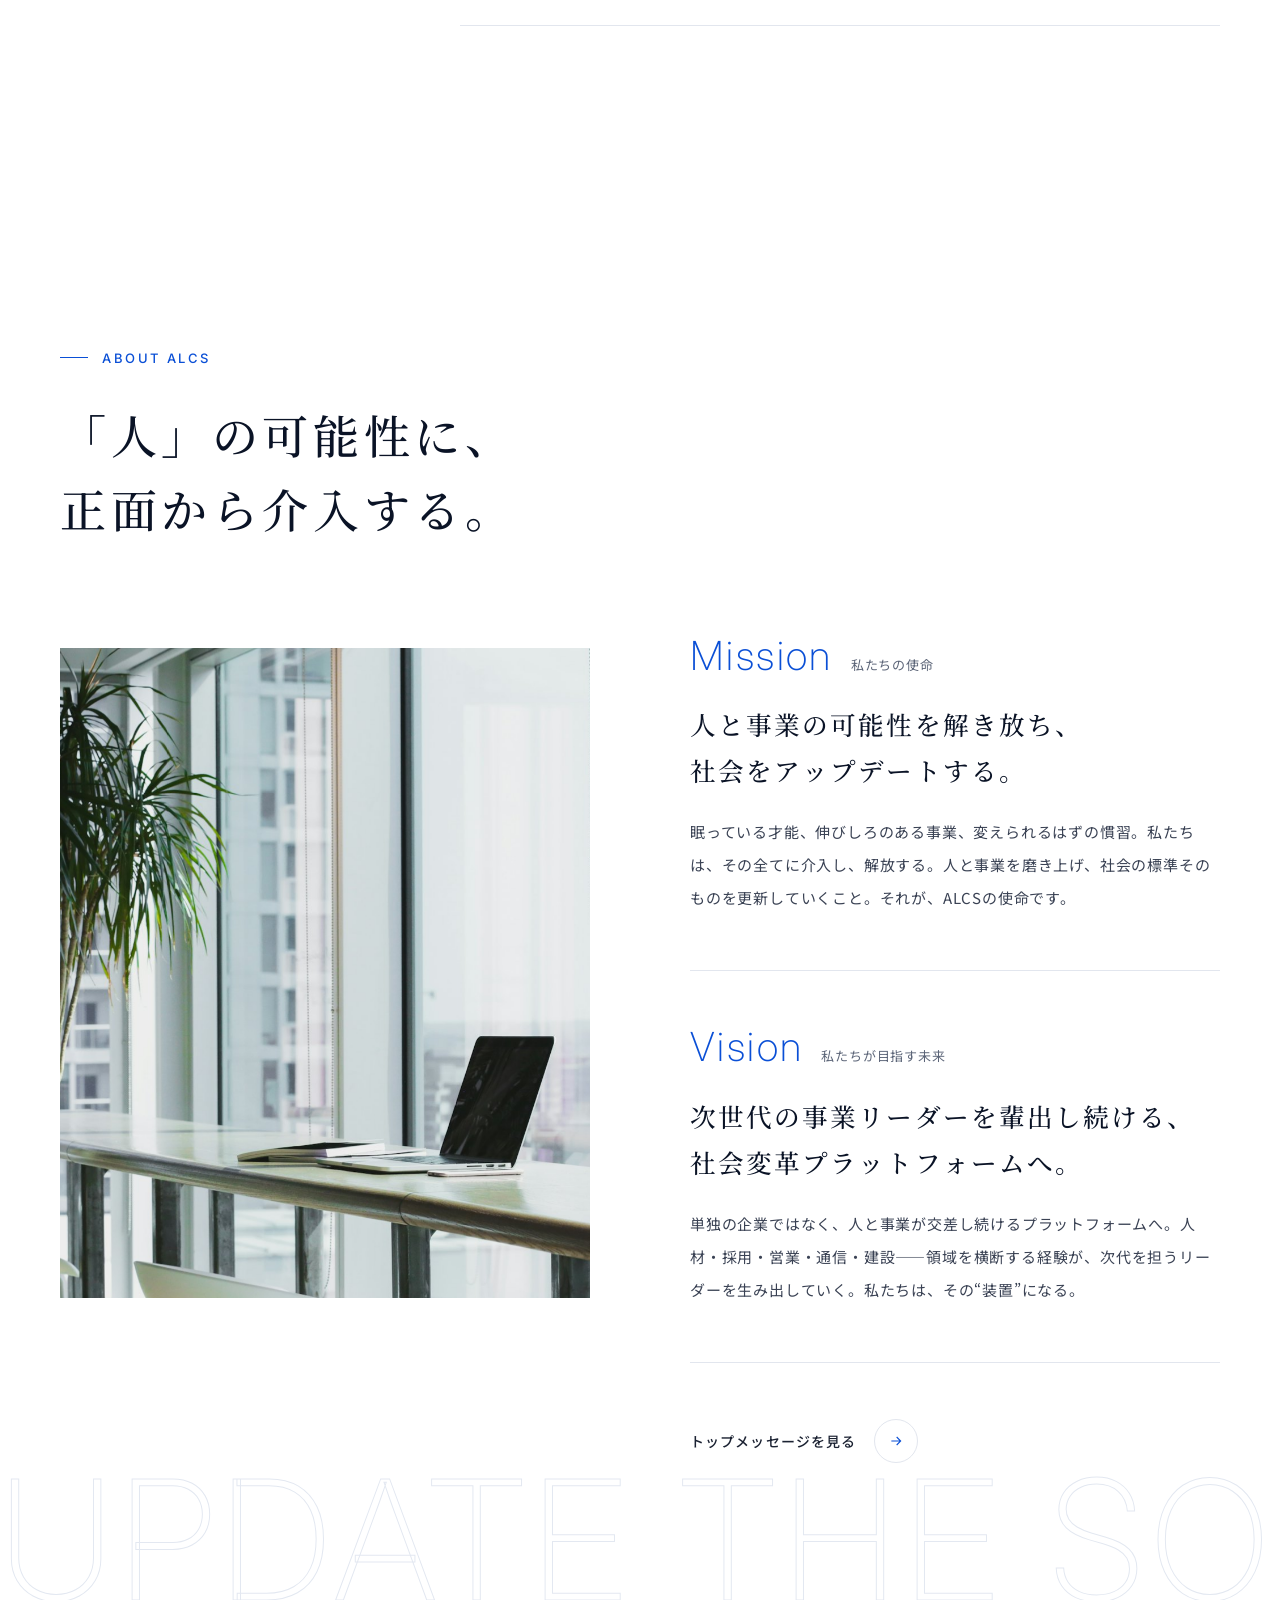
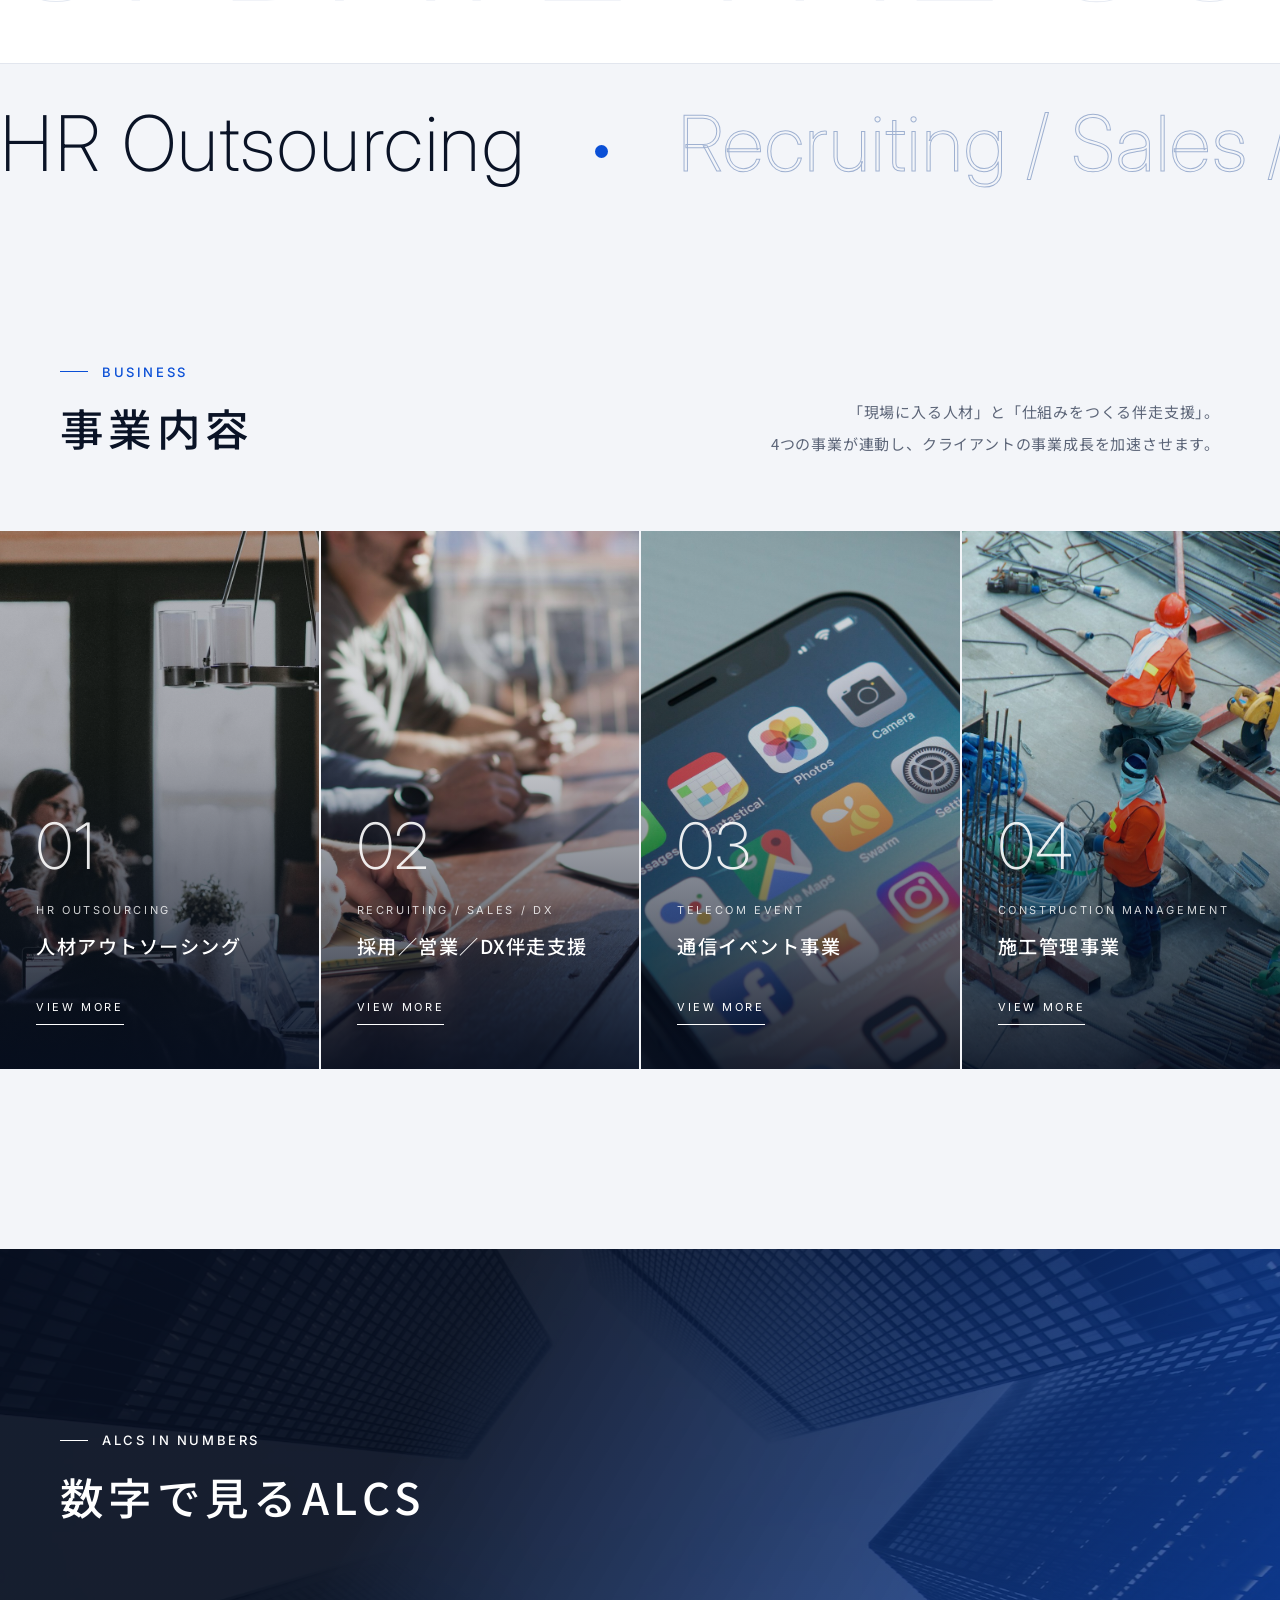
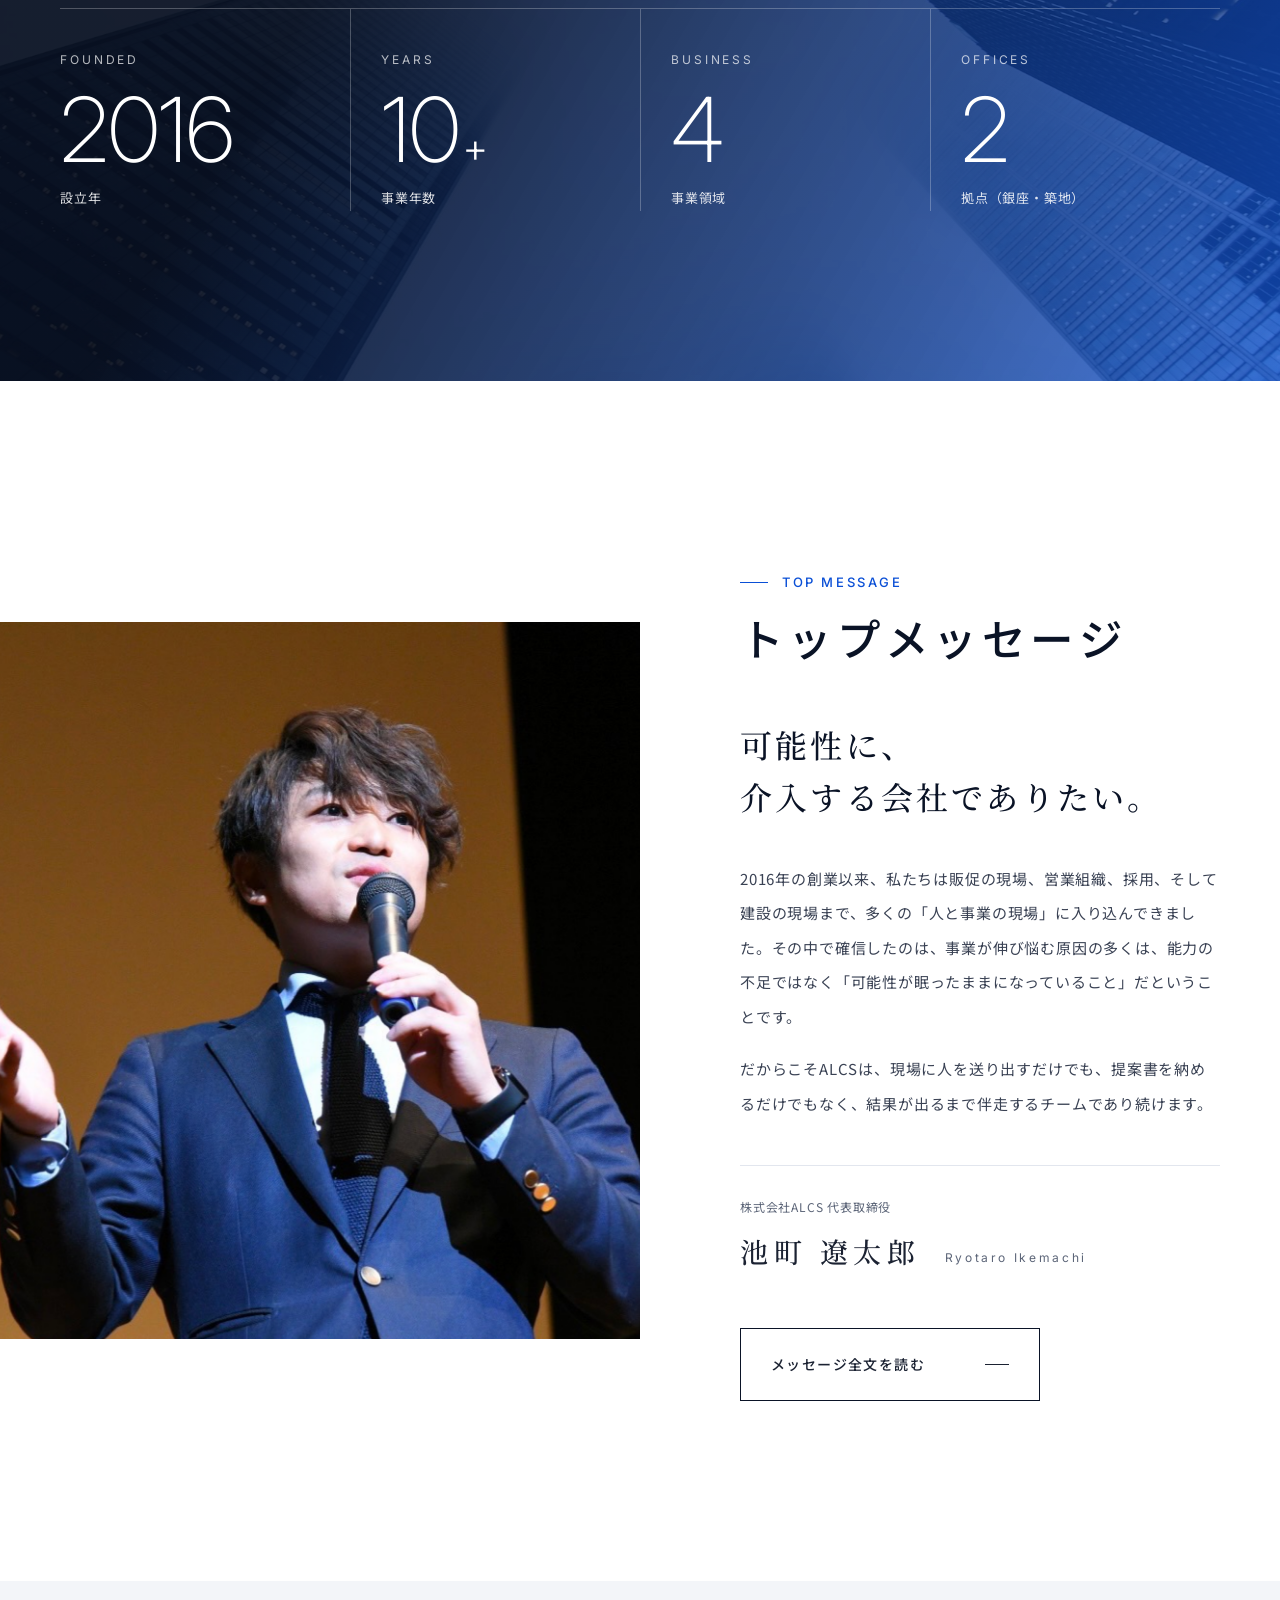
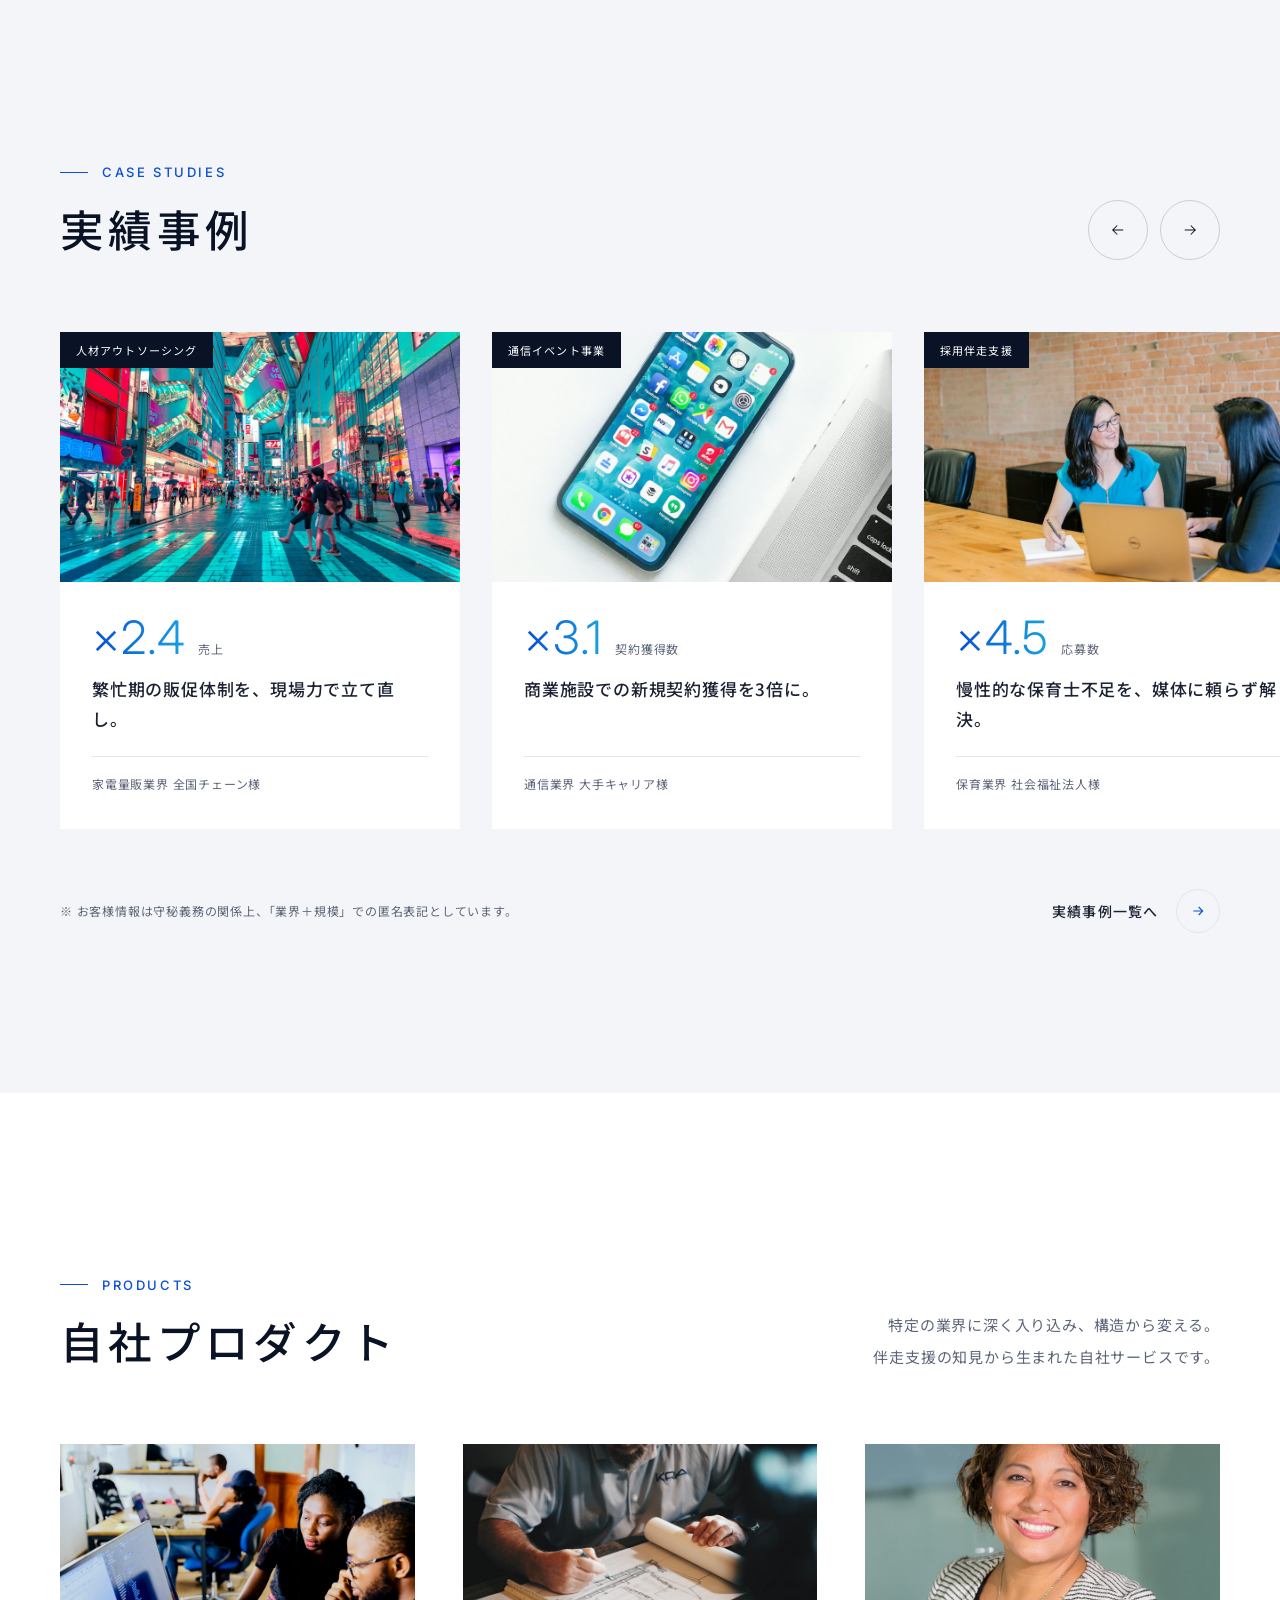
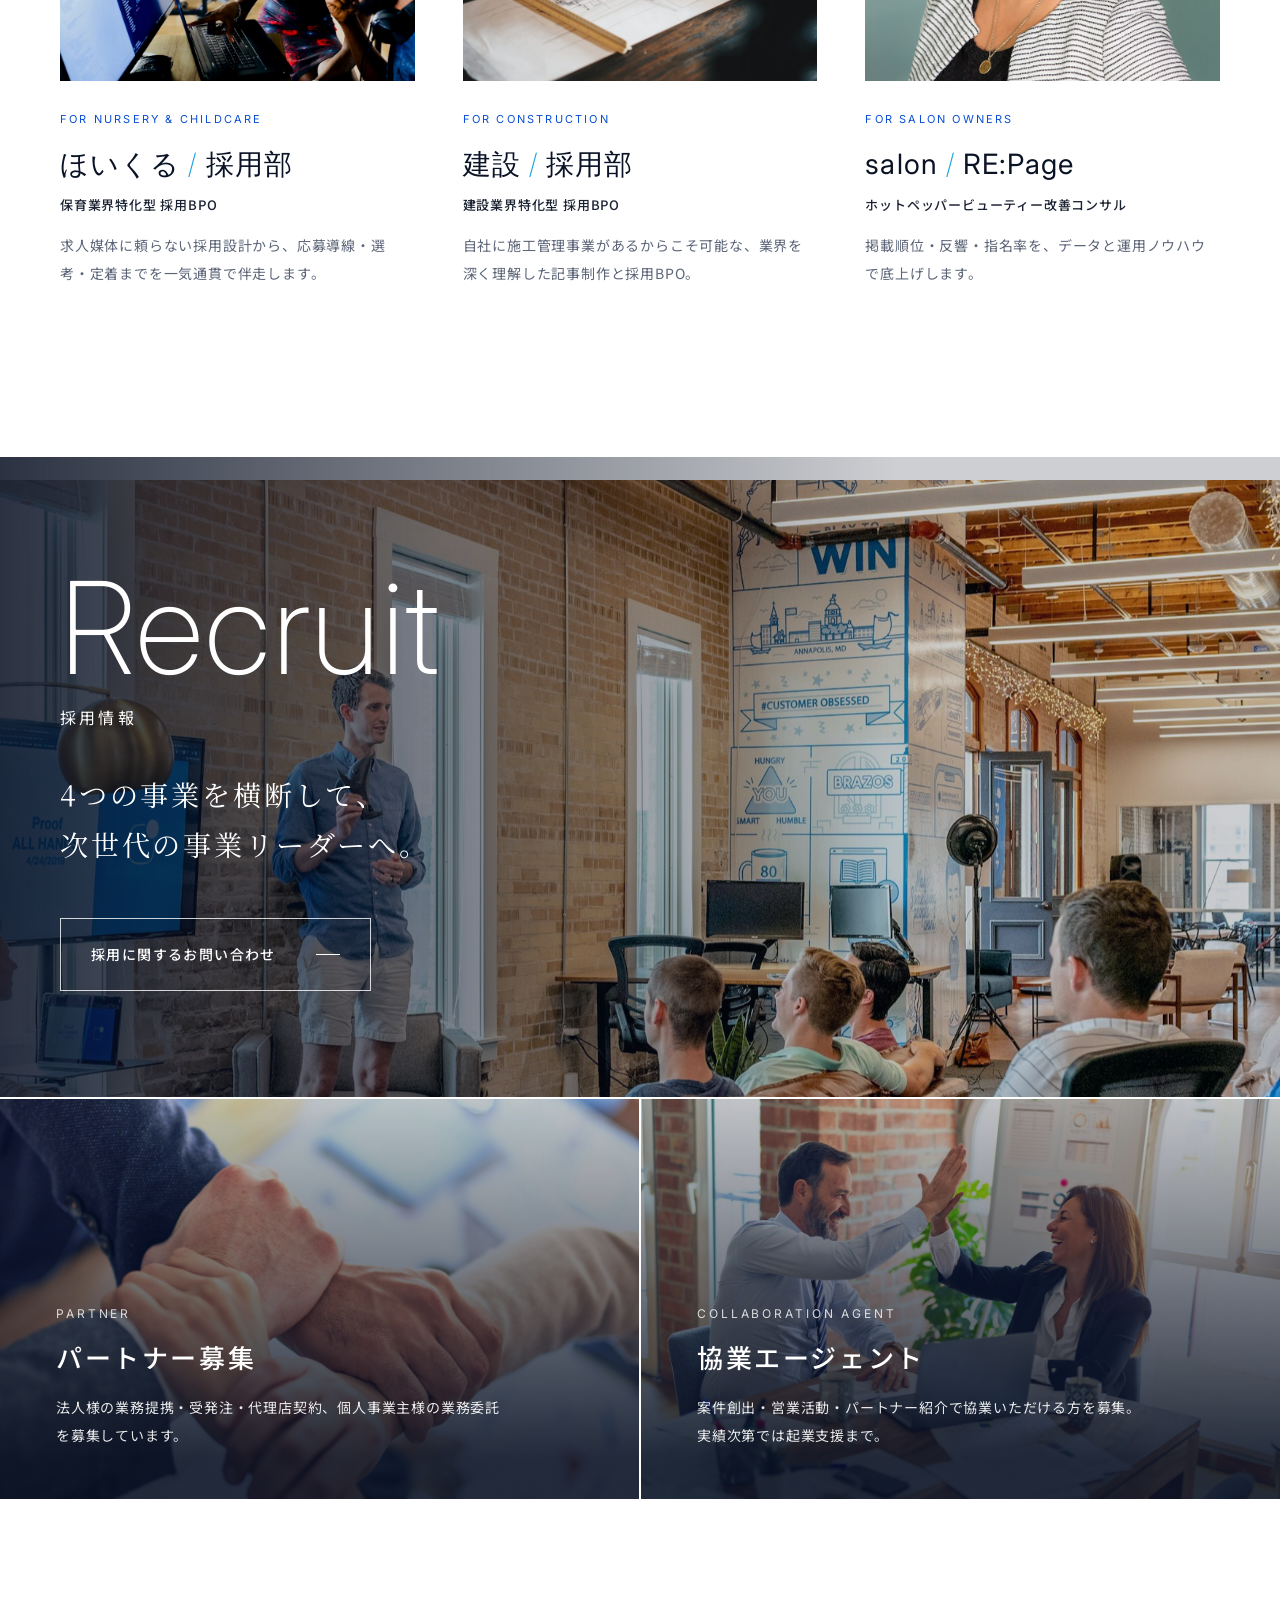
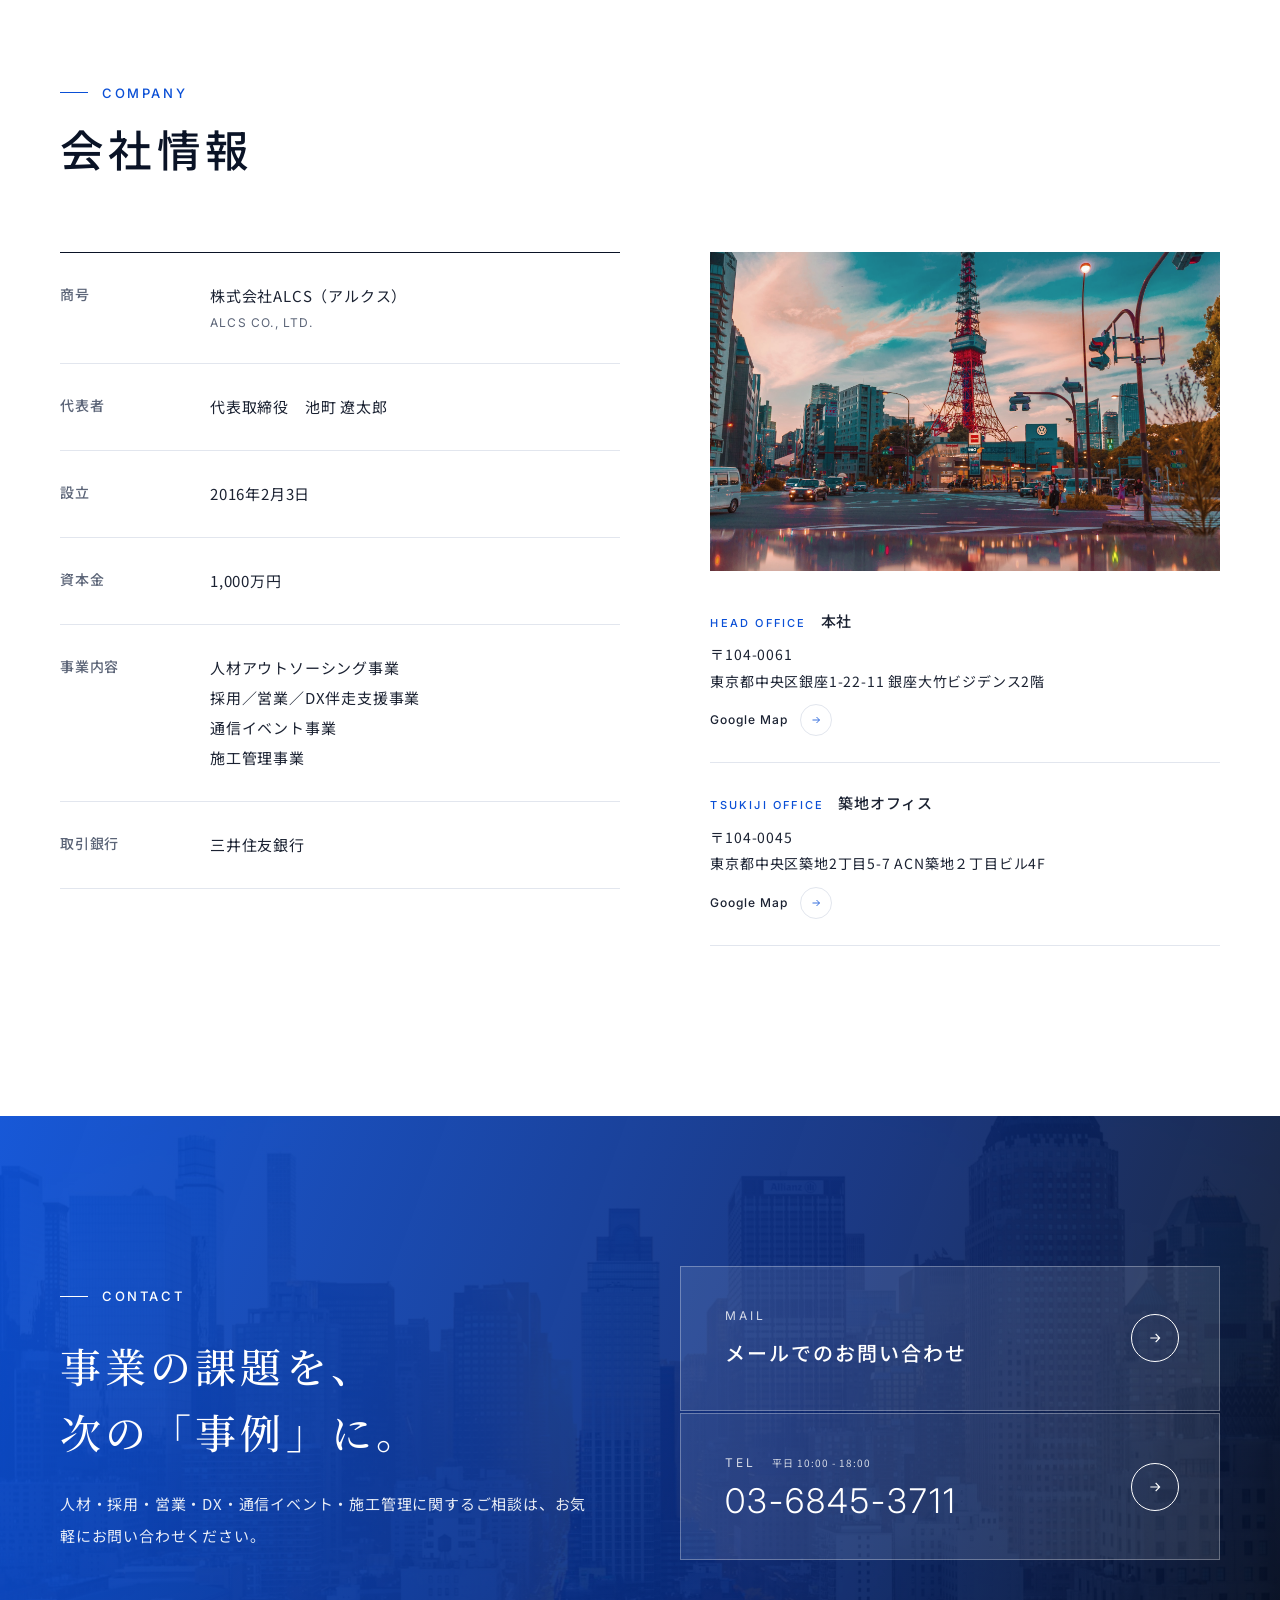
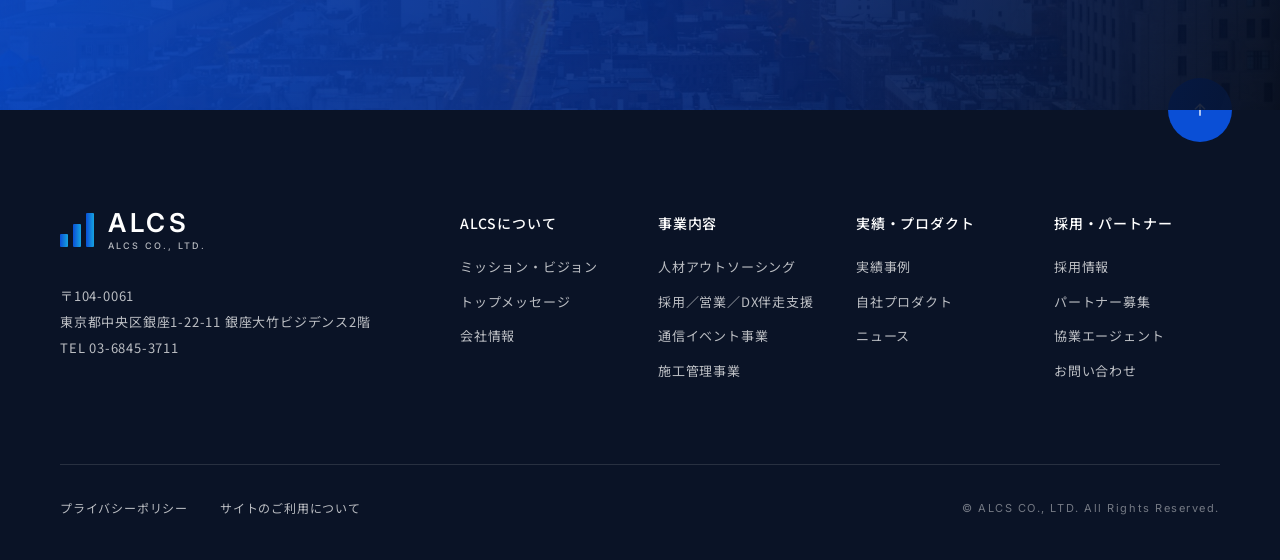
==== commit a536f540: "サイト全体にモーションを追加（オープニング・ページ遷移・文字/写真の表示演出・パララックス等） Co-Authored-By: Claude Opus 5.5 <noreply@anthropic.c" ====
--- a/index.html
+++ b/index.html
@@ -9,9 +9,19 @@
 <link rel="preconnect" href="https://fonts.googleapis.com">
 <link rel="preconnect" href="https://fonts.gstatic.com" crossorigin>
 <link href="https://fonts.googleapis.com/css2?family=Inter:wght@200;300;400;500;600&family=Noto+Sans+JP:wght@300;400;500;700&family=Noto+Serif+JP:wght@400;500;600&display=swap" rel="stylesheet">
-<link rel="stylesheet" href="css/style.css?v=4">
+<script>
+try{var d=document.documentElement;if(!matchMedia('(prefers-reduced-motion: reduce)').matches){if(!sessionStorage.getItem('alcs_loaded')&&!/\/business\//.test(location.pathname))d.classList.add('is-loading');if(sessionStorage.getItem('alcs_trans'))d.classList.add('is-entering');}sessionStorage.removeItem('alcs_trans');}catch(e){}
+</script>
+<link rel="stylesheet" href="css/style.css?v=5">
 </head>
 <body>
+<div class="loader" aria-hidden="true">
+  <div class="loader__logo">
+    <span class="logo__mark"><i></i><i></i><i></i></span>
+    <span class="loader__text"><span>ALCS</span></span>
+  </div>
+  <p class="loader__copy"><span>Unlock Human &amp; Business Potential</span></p>
+</div>
 
 <!-- ============ HEADER ============ -->
 <header class="header" id="header">
@@ -138,6 +148,14 @@
   <p class="about__bgtext" aria-hidden="true">UPDATE THE SOCIETY</p>
 </section>
 
+<!-- ============ TICKER ============ -->
+<div class="ticker" aria-hidden="true">
+  <div class="ticker__track">
+    <span>HR Outsourcing</span><span>Recruiting / Sales / DX</span><span>Telecom Event</span><span>Construction Management</span>
+    <span>HR Outsourcing</span><span>Recruiting / Sales / DX</span><span>Telecom Event</span><span>Construction Management</span>
+  </div>
+</div>
+
 <!-- ============ BUSINESS ============ -->
 <section class="business" id="business">
   <div class="container">
@@ -478,6 +496,6 @@
   <a href="#top" class="pagetop" aria-label="ページトップへ"></a>
 </footer>
 
-<script src="js/main.js?v=4"></script>
+<script src="js/main.js?v=5"></script>
 </body>
 </html>
--- a/css/style.css
+++ b/css/style.css
@@ -435,6 +435,105 @@
   .flow__list li::after{display:none}
   .biz-tiles--3{grid-template-columns:1fr}
   .biz-tiles--3 .biz-tile{height:260px}
+}
+
+
+/* =========================================================
+   Motion
+   ========================================================= */
+/* opening loader (home, first visit per session) */
+.loader{display:none}
+html.is-loading .loader{position:fixed;inset:0;z-index:1000;display:flex;flex-direction:column;align-items:center;justify-content:center;gap:22px;background:var(--ink);color:#fff;animation:loaderOut 1s 2s var(--ease) forwards}
+html.is-loading body{overflow:hidden}
+.loader__logo{display:flex;align-items:center;gap:18px}
+.loader .logo__mark{width:46px;height:46px}
+.loader .logo__mark i{width:11px;transform:scaleY(0);transform-origin:bottom;animation:barGrow .7s var(--ease) forwards}
+.loader .logo__mark i:nth-child(2){left:17px;animation-delay:.12s}
+.loader .logo__mark i:nth-child(3){left:35px;animation-delay:.24s}
+.loader__text{overflow:hidden;display:block}
+.loader__text span{display:block;font-family:var(--en);font-weight:500;font-size:40px;letter-spacing:.2em;transform:translateY(105%);animation:slideUpIn .9s .45s var(--ease) forwards}
+.loader__copy{overflow:hidden;font-family:var(--en);font-size:11px;letter-spacing:.34em;text-transform:uppercase;color:rgba(255,255,255,.6)}
+.loader__copy span{display:block;transform:translateY(105%);animation:slideUpIn .9s .8s var(--ease) forwards}
+@keyframes barGrow{to{transform:scaleY(1)}}
+@keyframes slideUpIn{to{transform:none}}
+@keyframes loaderOut{to{transform:translateY(-100%);visibility:hidden}}
+html.is-loading .hero__en span{animation-delay:2.5s}
+html.is-loading .hero__copy .line:nth-child(1) > span{animation-delay:2.7s}
+html.is-loading .hero__copy .line:nth-child(2) > span{animation-delay:2.9s}
+html.is-loading .hero__sub{animation-delay:3.4s}
+
+/* page transition */
+html.is-entering body::after,html.is-leaving body::after{content:"";position:fixed;inset:0;z-index:999;background:var(--blue);pointer-events:none}
+html.is-entering body::after{animation:transOut .9s .05s var(--ease) forwards}
+html.is-leaving body::after{animation:transIn .55s var(--ease) forwards}
+@keyframes transOut{from{transform:none}to{transform:translateX(100%)}}
+@keyframes transIn{from{transform:translateX(-100%)}to{transform:none}}
+
+/* scroll progress */
+.progress{position:absolute;left:0;bottom:-1px;height:2px;width:100%;background:var(--grad);transform:scaleX(0);transform-origin:left;pointer-events:none}
+
+/* split text */
+.split .ch{display:inline-block;opacity:0;transform:translateY(.55em);filter:blur(6px);transition:opacity .8s var(--ease),transform .9s var(--ease),filter .8s var(--ease);transition-delay:calc(var(--ci) * 35ms + .1s)}
+.split.is-in .ch{opacity:1;transform:none;filter:none}
+
+/* label line draw */
+.label::before{transform:scaleX(0);transform-origin:left;transition:transform 1s .2s var(--ease)}
+.label.is-in::before{transform:scaleX(1)}
+
+/* stagger */
+.reveal{transition-delay:var(--delay,0s)}
+
+/* curtain image reveal */
+.curtain-host{position:relative;overflow:hidden}
+.curtain-el{position:absolute;inset:0;z-index:6;background:var(--blue);transform-origin:right;transition:transform 1.1s var(--ease);transition-delay:calc(var(--delay,0s) + .15s);pointer-events:none}
+.curtain-host.is-in .curtain-el{transform:scaleX(0)}
+.curtain-host .img-zoom,.curtain-host .biz-tile__img{scale:1.25;transition:transform 1.4s var(--ease),scale 1.8s var(--ease)}
+.curtain-host.is-in .img-zoom,.curtain-host.is-in .biz-tile__img{scale:1}
+
+.curtain-host.is-in .img-zoom.parallax,.curtain-host .img-zoom.parallax{scale:1.14}
+.case.reveal{transition:opacity 1.2s var(--ease),transform 1.2s var(--ease),box-shadow .5s var(--ease);transition-delay:var(--delay,0s)}
+/* parallax helpers */
+.parallax{scale:1.14;will-change:translate}
+.about__img .img-zoom.parallax,.message__photo .img-zoom.parallax{scale:1.14}
+
+/* ticker */
+.ticker{overflow:hidden;background:var(--bg-2);padding:34px 0 0;border-top:1px solid var(--line)}
+.ticker__track{display:flex;width:max-content;animation:ticker 38s linear infinite}
+.ticker__track span{font-family:var(--en);font-weight:200;font-size:clamp(44px,6vw,92px);line-height:1.2;letter-spacing:.02em;white-space:nowrap;padding-right:.9em;color:var(--ink)}
+.ticker__track span:nth-child(even){color:transparent;-webkit-text-stroke:1px #9fb1d1}
+.ticker__track span::after{content:"";display:inline-block;width:.18em;height:.18em;border-radius:50%;background:var(--blue);vertical-align:middle;margin-left:.9em}
+@keyframes ticker{to{transform:translateX(-50%)}}
+.ticker:hover .ticker__track{animation-play-state:paused}
+
+/* flow line draw */
+.flow__list li{border-top:0;background:linear-gradient(rgba(255,255,255,.25),rgba(255,255,255,.25)) no-repeat 0 0/0% 1px;transition:background-size 1.2s var(--ease),opacity 1.2s var(--ease),transform 1.2s var(--ease);transition-delay:var(--delay,0s)}
+.flow__list li.is-in{background-size:100% 1px}
+.flow__list li::before{transform:scale(0);transition:transform .6s calc(var(--delay,0s) + .3s) var(--ease)}
+.flow__list li.is-in::before{transform:scale(1)}
+
+/* hero mouse parallax */
+.hero__slides{transition:transform 1.2s var(--ease)}
+
+/* magnetic */
+.magnetic{transition:transform .5s var(--ease)}
+
+/* hover refinements */
+.news__list a{position:relative}
+.news__list a::before{content:"";position:absolute;left:0;bottom:-1px;width:100%;height:1px;background:var(--blue);transform:scaleX(0);transform-origin:right;transition:transform .6s var(--ease)}
+.news__list a:hover::before{transform:scaleX(1);transform-origin:left}
+.company__table > div{position:relative}
+.gnav__contact{position:relative;overflow:hidden;isolation:isolate}
+.gnav__contact::before{content:"";position:absolute;inset:0;background:var(--ink);transform:translateY(100%);transition:transform .5s var(--ease);z-index:-1}
+.gnav__contact:hover{background:var(--blue)}
+.gnav__contact:hover::before{transform:none}
+
+@media (prefers-reduced-motion:reduce){
+  .loader,html.is-entering body::after,html.is-leaving body::after{display:none!important}
+  .split .ch{opacity:1;transform:none;filter:none}
+  .label::before{transform:none}
+  .curtain-el{display:none}
+  .ticker__track{animation:none}
+  .flow__list li{background-size:100% 1px}
 }
 
 /* =========================================================
